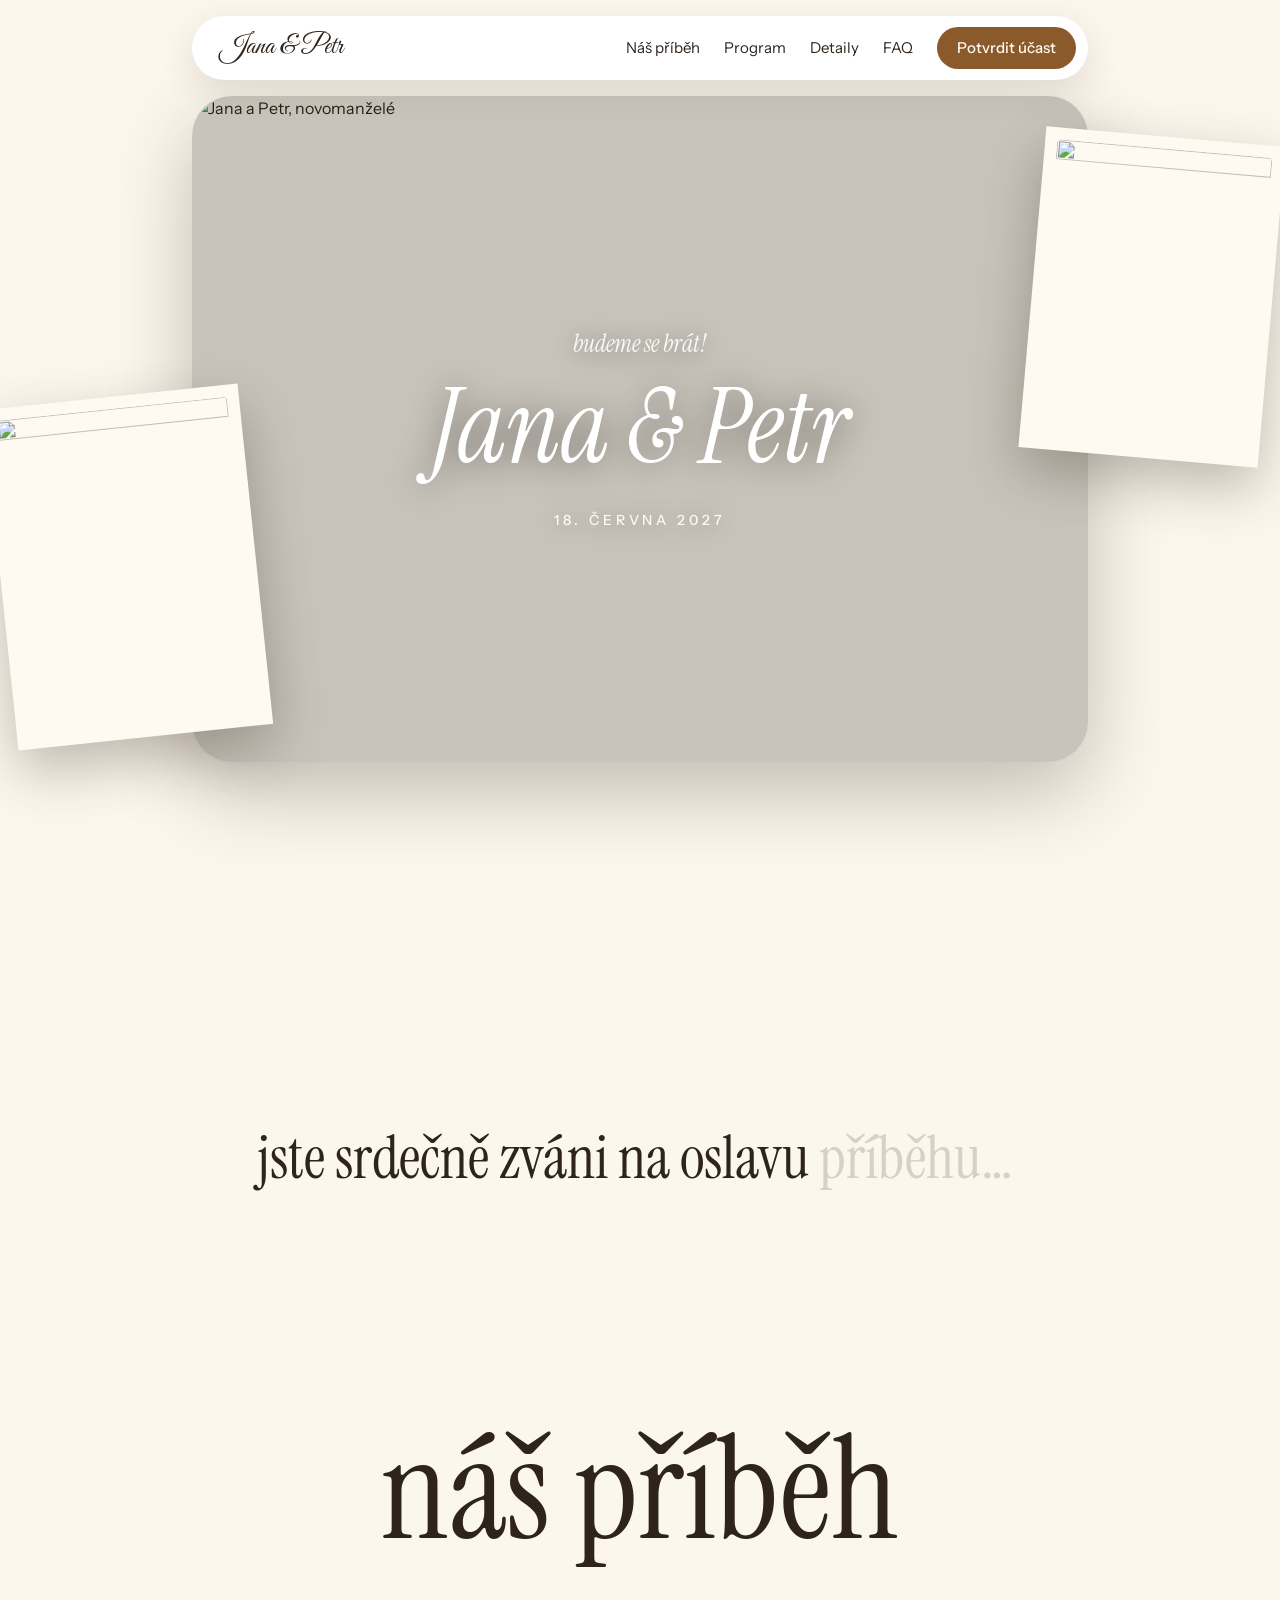
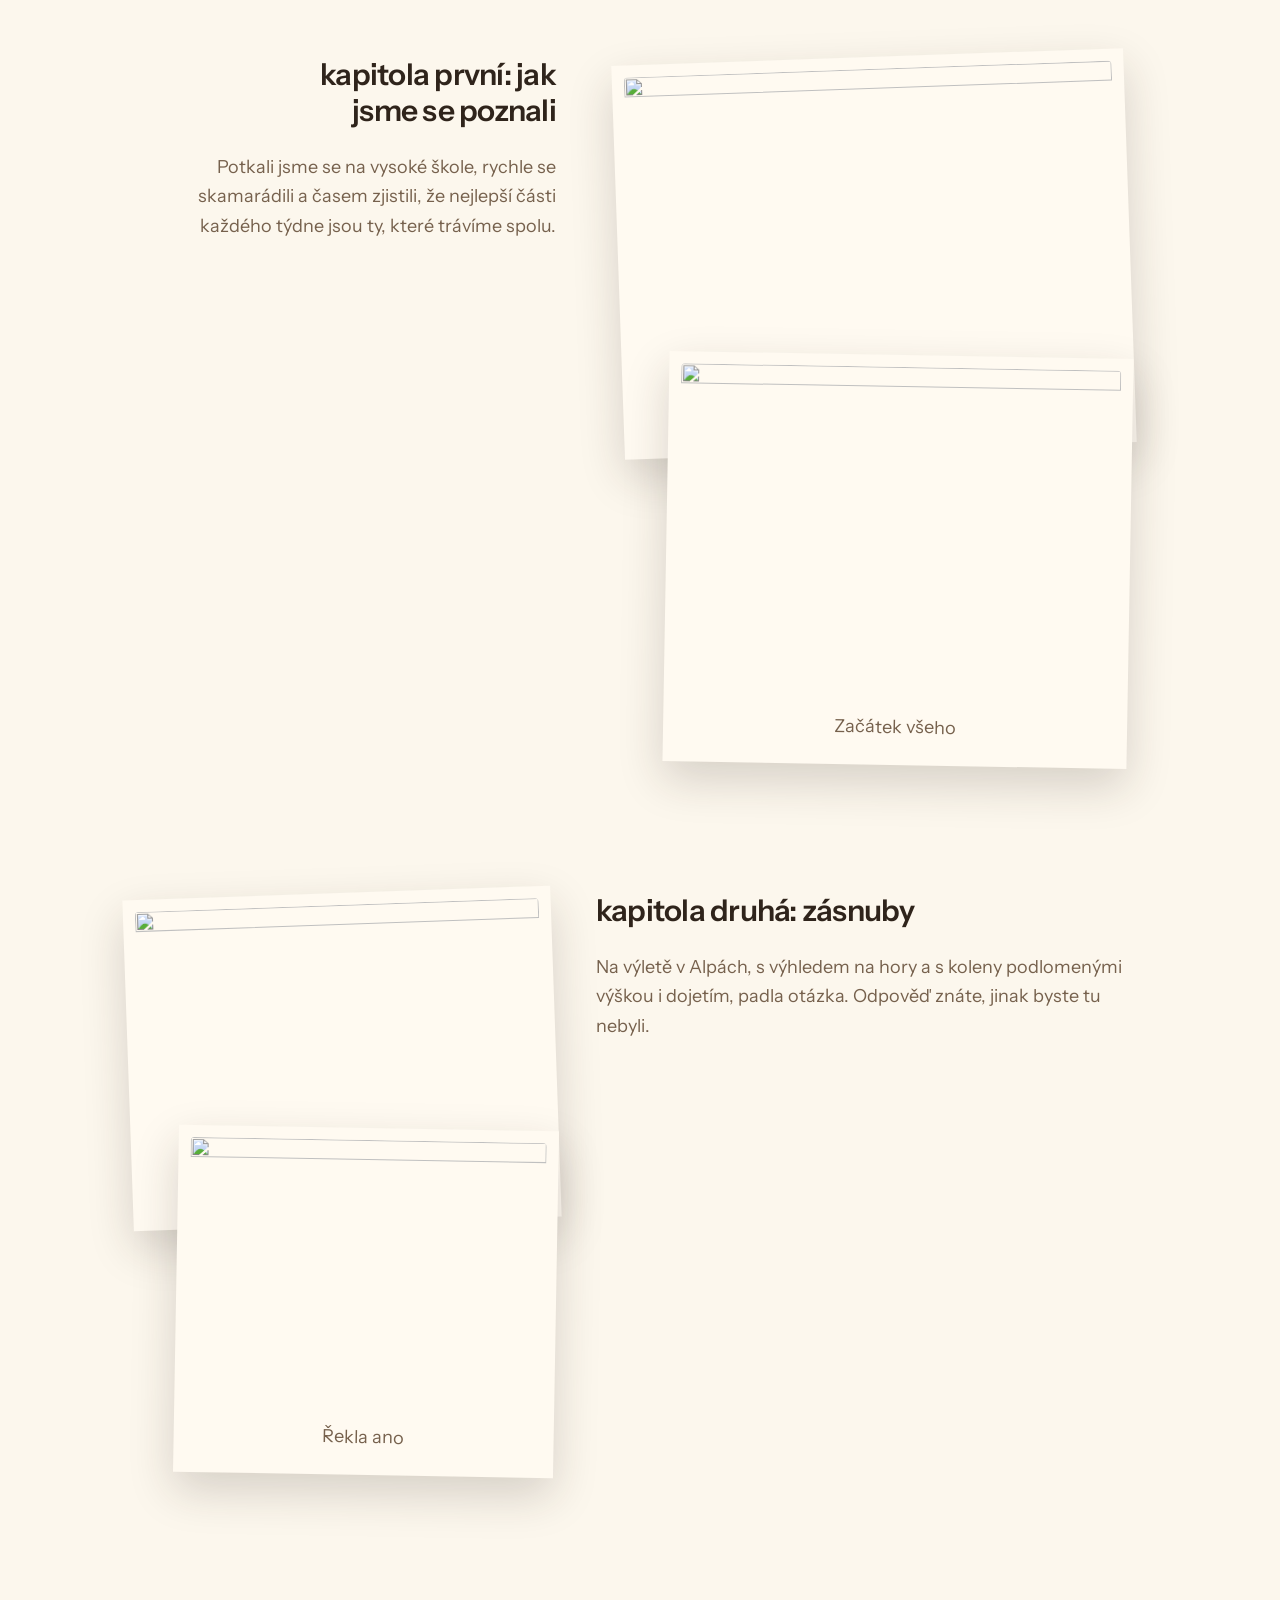
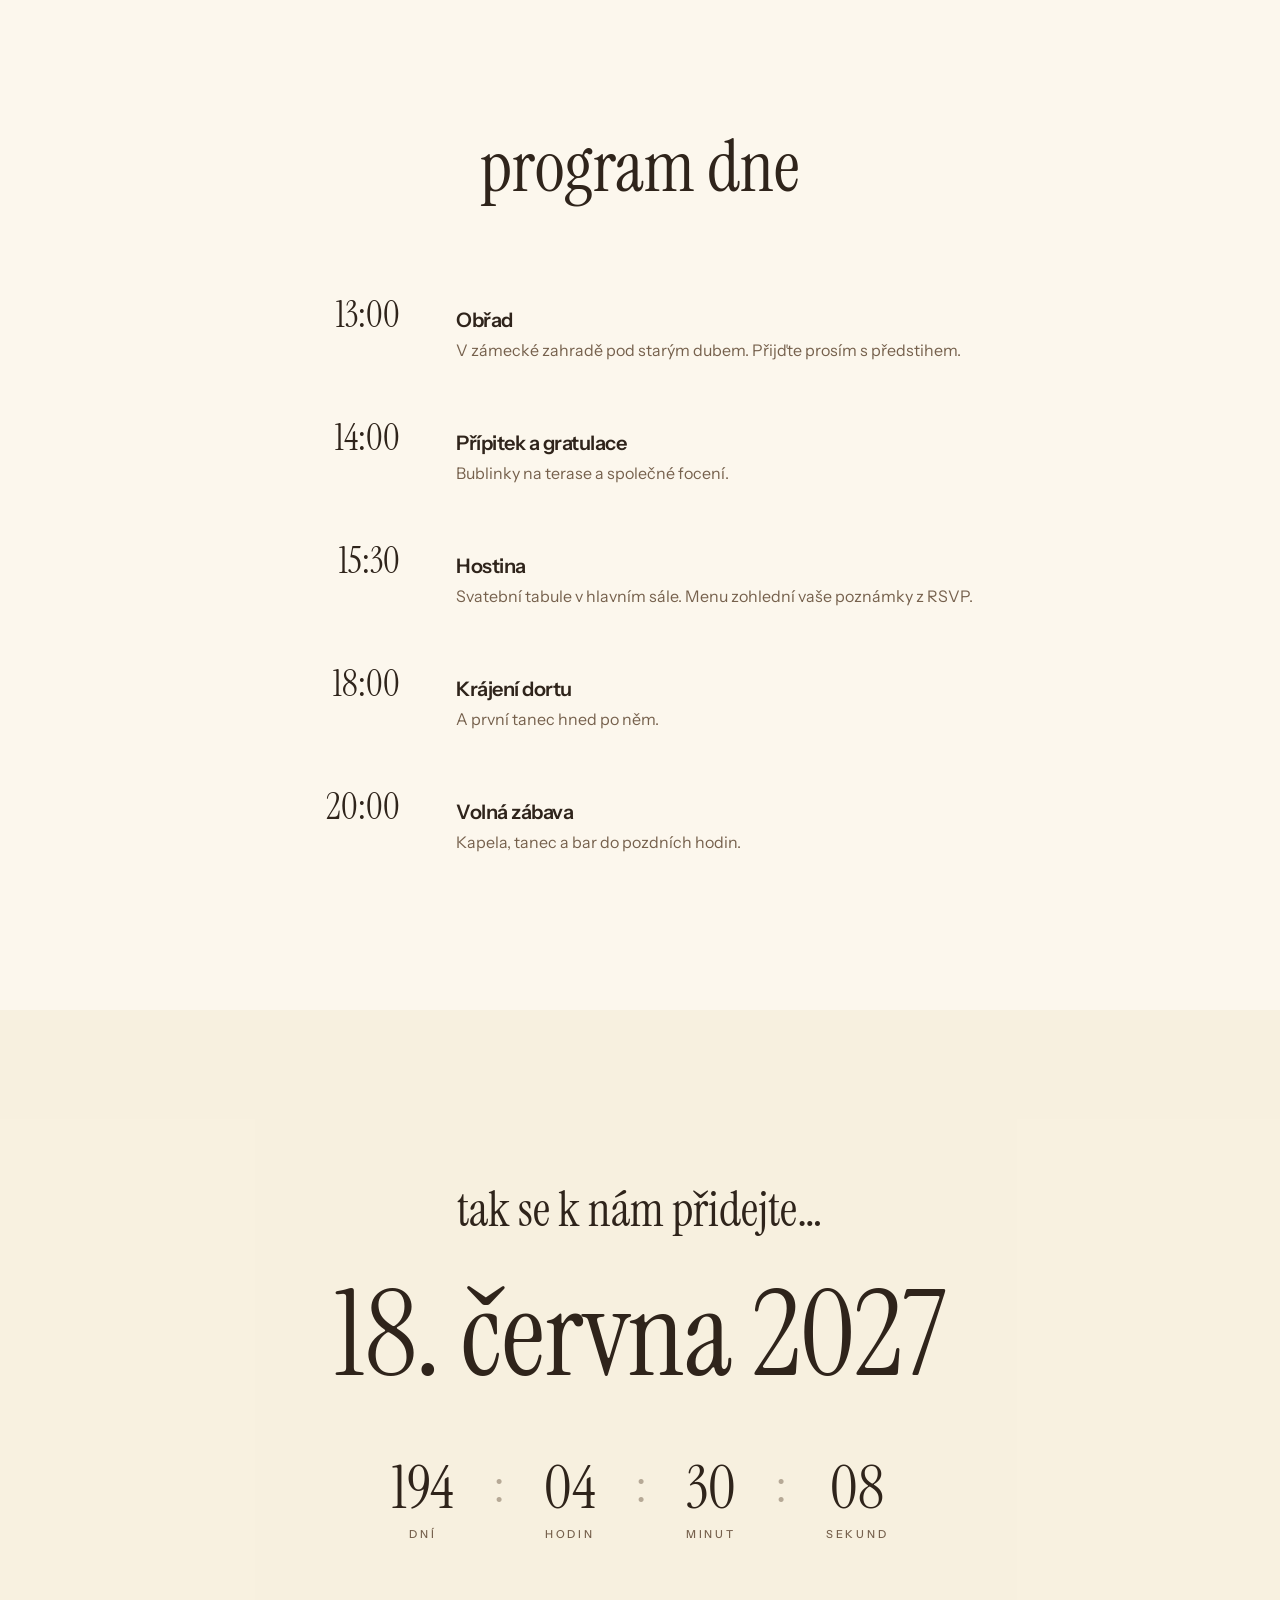
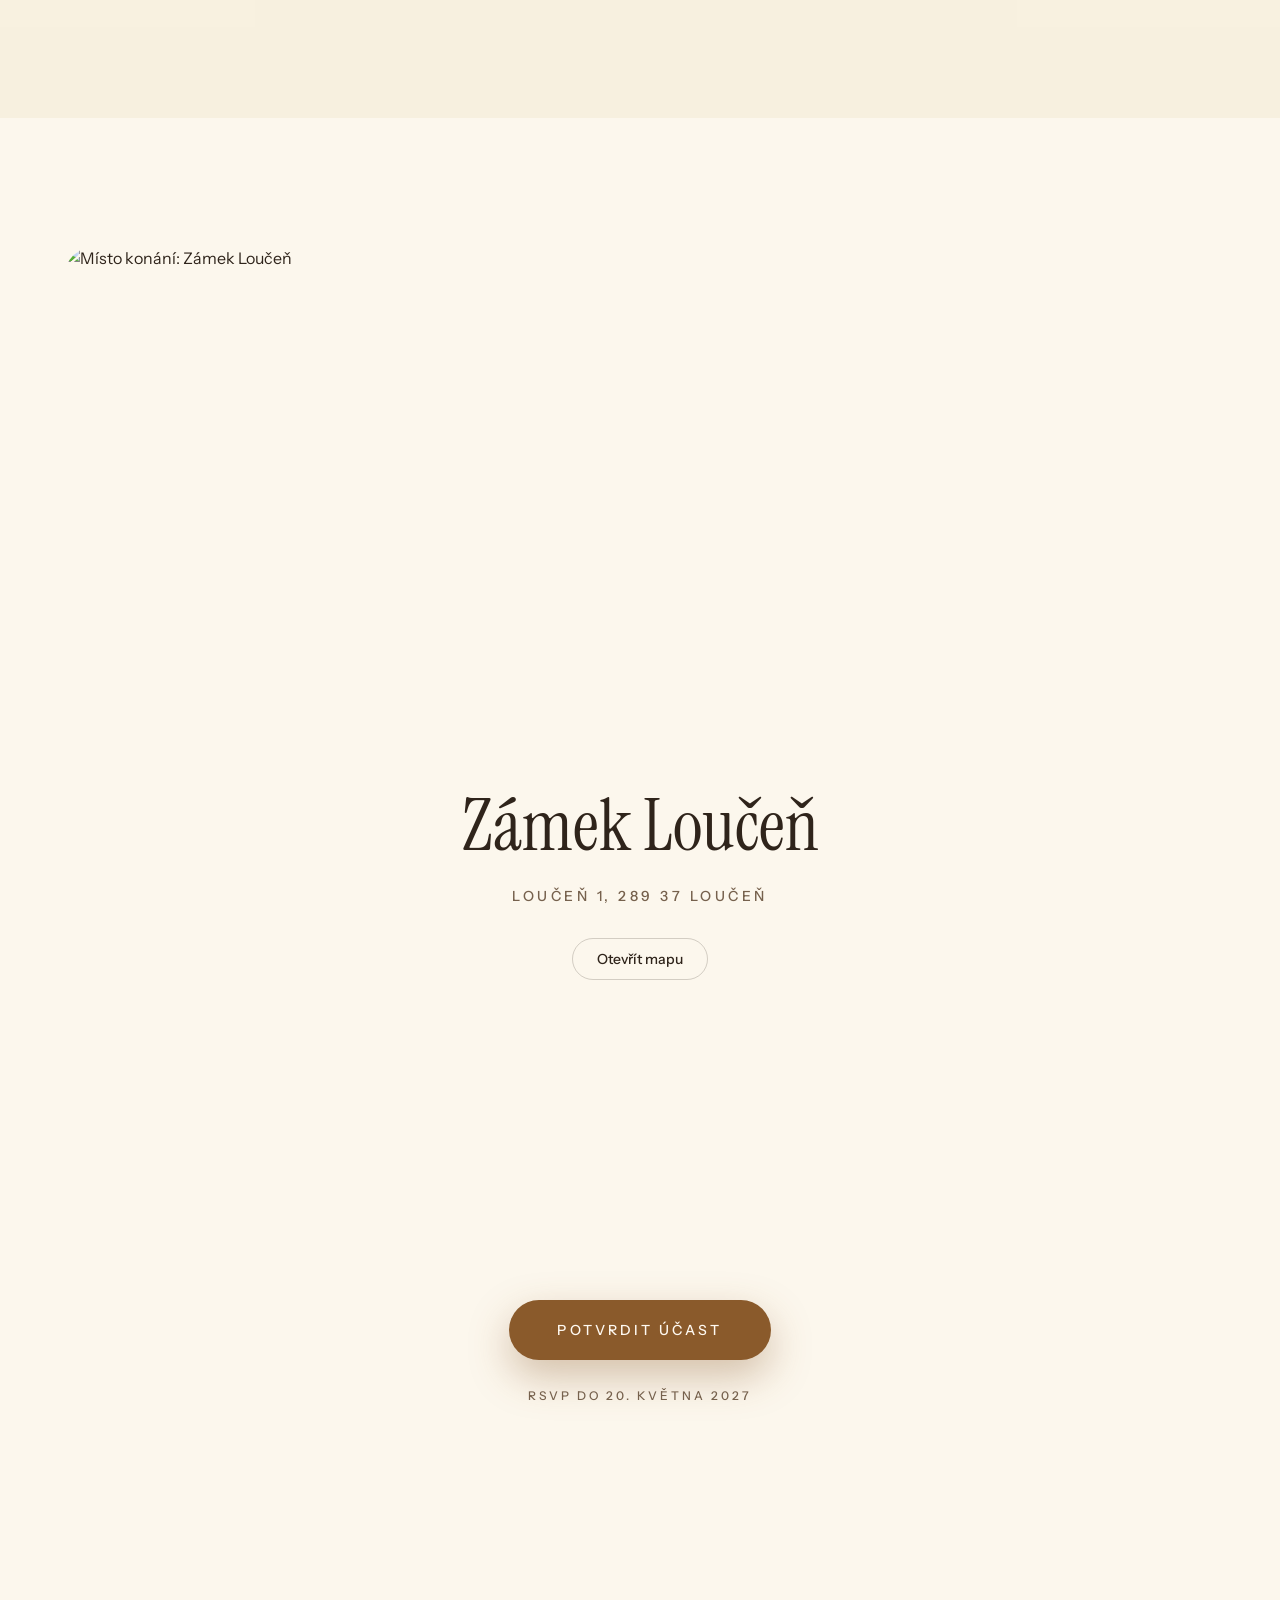
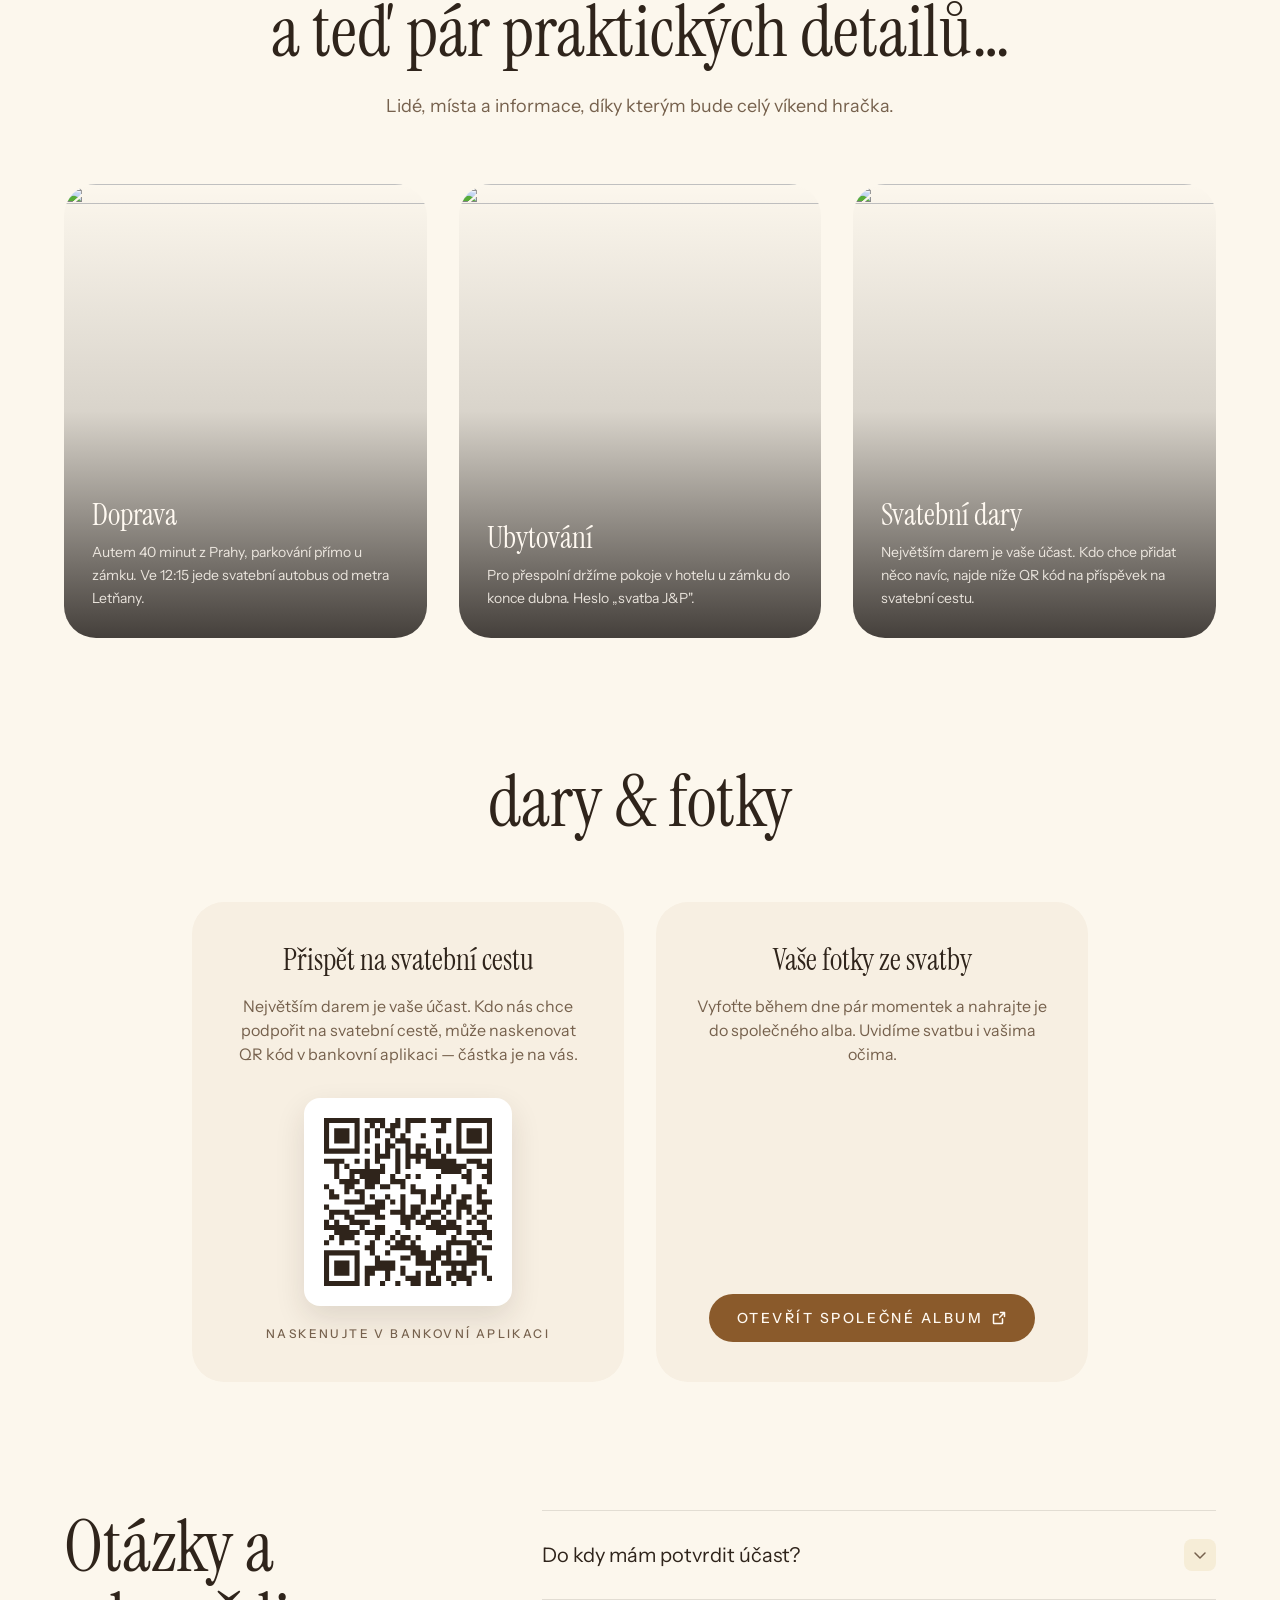
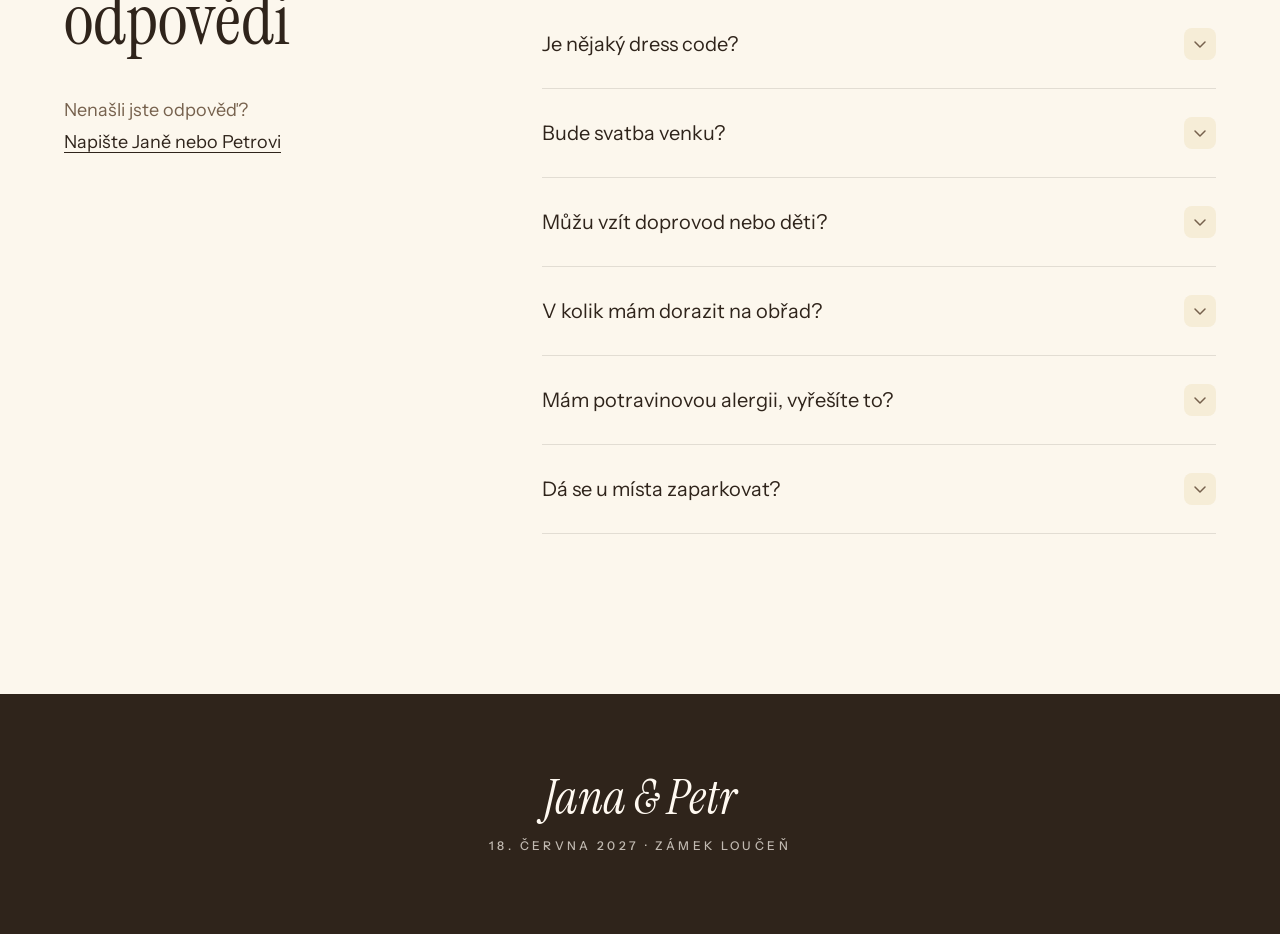
==== index.html @ 5763b011 "deploy: chat portál fix" ====
<!doctype html>
<html lang="cs">
  <head>
    <meta charset="UTF-8" />
    <link rel="icon" href="data:image/svg+xml,<svg xmlns=%22http://www.w3.org/2000/svg%22 viewBox=%220 0 100 100%22><text y=%22.9em%22 font-size=%2290%22>💍</text></svg>" />
    <meta name="viewport" content="width=device-width, initial-scale=1.0" />
    <title>Jana & Petr — 18. června 2027</title>
    <meta name="description" content="Svatební pozvánka Jany a Petra. Přijďte s námi oslavit 18. červen 2027." />
    <meta property="og:type" content="website" />
    <meta property="og:title" content="Jana & Petr se budou brát!" />
    <meta property="og:description" content="18. června 2027 · Zámek Loučeň. Otevřete pozvánku a dejte nám vědět, že dorazíte." />
    <meta property="og:image" content="https://picsum.photos/id/1018/1200/630" />
    <meta name="theme-color" content="#fcf7ed" />
    <script type="module" crossorigin src="./assets/index-B4EI9uJ-.js"></script>
    <link rel="stylesheet" crossorigin href="./assets/index-whD6PKcJ.css">
  </head>
  <body>
    <div id="root"></div>
  </body>
</html>
---- assets/index-whD6PKcJ.css ----
/*! tailwindcss v4.3.2 | MIT License | https://tailwindcss.com */
@layer properties{@supports (((-webkit-hyphens:none)) and (not (margin-trim:inline))) or ((-moz-orient:inline) and (not (color:rgb(from red r g b)))){*,:before,:after,::backdrop{--tw-space-y-reverse:0;--tw-border-style:solid;--tw-gradient-position:initial;--tw-gradient-from:#0000;--tw-gradient-via:#0000;--tw-gradient-to:#0000;--tw-gradient-stops:initial;--tw-gradient-via-stops:initial;--tw-gradient-from-position:0%;--tw-gradient-via-position:50%;--tw-gradient-to-position:100%;--tw-leading:initial;--tw-font-weight:initial;--tw-tracking:initial;--tw-ordinal:initial;--tw-slashed-zero:initial;--tw-numeric-figure:initial;--tw-numeric-spacing:initial;--tw-numeric-fraction:initial;--tw-shadow:0 0 #0000;--tw-shadow-color:initial;--tw-shadow-alpha:100%;--tw-inset-shadow:0 0 #0000;--tw-inset-shadow-color:initial;--tw-inset-shadow-alpha:100%;--tw-ring-color:initial;--tw-ring-shadow:0 0 #0000;--tw-inset-ring-color:initial;--tw-inset-ring-shadow:0 0 #0000;--tw-ring-inset:initial;--tw-ring-offset-width:0px;--tw-ring-offset-color:#fff;--tw-ring-offset-shadow:0 0 #0000;--tw-blur:initial;--tw-brightness:initial;--tw-contrast:initial;--tw-grayscale:initial;--tw-hue-rotate:initial;--tw-invert:initial;--tw-opacity:initial;--tw-saturate:initial;--tw-sepia:initial;--tw-drop-shadow:initial;--tw-drop-shadow-color:initial;--tw-drop-shadow-alpha:100%;--tw-drop-shadow-size:initial;--tw-duration:initial;--tw-scale-x:1;--tw-scale-y:1;--tw-scale-z:1}}}@layer theme{:root,:host{--font-sans:"Instrument Sans", system-ui, sans-serif;--font-mono:ui-monospace, SFMono-Regular, Menlo, Monaco, Consolas, "Liberation Mono", "Courier New", monospace;--color-emerald-300:oklch(84.5% .143 164.978);--color-white:#fff;--spacing:.25rem;--container-md:28rem;--container-lg:32rem;--container-xl:36rem;--container-2xl:42rem;--container-4xl:56rem;--container-5xl:64rem;--container-6xl:72rem;--text-xs:.75rem;--text-xs--line-height:calc(1 / .75);--text-sm:.875rem;--text-sm--line-height:calc(1.25 / .875);--text-base:1rem;--text-base--line-height:calc(1.5 / 1);--text-lg:1.125rem;--text-lg--line-height:calc(1.75 / 1.125);--text-xl:1.25rem;--text-xl--line-height:calc(1.75 / 1.25);--text-2xl:1.5rem;--text-2xl--line-height:calc(2 / 1.5);--text-3xl:1.875rem;--text-3xl--line-height:calc(2.25 / 1.875);--text-4xl:2.25rem;--text-4xl--line-height:calc(2.5 / 2.25);--text-5xl:3rem;--text-5xl--line-height:1;--text-6xl:3.75rem;--text-6xl--line-height:1;--text-7xl:4.5rem;--text-7xl--line-height:1;--font-weight-normal:400;--font-weight-medium:500;--font-weight-semibold:600;--tracking-tight:-.025em;--leading-tight:1.25;--leading-snug:1.375;--leading-relaxed:1.625;--radius-sm:.25rem;--radius-md:.375rem;--radius-lg:.5rem;--radius-xl:.75rem;--radius-2xl:1rem;--radius-3xl:1.5rem;--default-transition-duration:.15s;--default-transition-timing-function:cubic-bezier(.4, 0, .2, 1);--default-font-family:var(--font-sans);--default-mono-font-family:var(--font-mono);--color-cream:#fcf7ed;--color-surface:#fffaf1;--color-sand:#f6edd7;--color-card-muted:#f7efe2;--color-ink:#2f241b;--color-ink-muted:#76614d;--color-bronze:#8a5a2b;--color-button-text:#fff9f1;--font-display:"Instrument Serif", Georgia, serif;--font-script:"Great Vibes", cursive}}@layer base{*,:after,:before,::backdrop{box-sizing:border-box;border:0 solid;margin:0;padding:0}::file-selector-button{box-sizing:border-box;border:0 solid;margin:0;padding:0}html,:host{-webkit-text-size-adjust:100%;tab-size:4;line-height:1.5;font-family:var(--default-font-family,ui-sans-serif, system-ui, sans-serif, "Apple Color Emoji", "Segoe UI Emoji", "Segoe UI Symbol", "Noto Color Emoji");font-feature-settings:var(--default-font-feature-settings,normal);font-variation-settings:var(--default-font-variation-settings,normal);-webkit-tap-highlight-color:transparent}hr{height:0;color:inherit;border-top-width:1px}abbr:where([title]){-webkit-text-decoration:underline dotted;text-decoration:underline dotted}h1,h2,h3,h4,h5,h6{font-size:inherit;font-weight:inherit}a{color:inherit;-webkit-text-decoration:inherit;-webkit-text-decoration:inherit;-webkit-text-decoration:inherit;-webkit-text-decoration:inherit;text-decoration:inherit}b,strong{font-weight:bolder}code,kbd,samp,pre{font-family:var(--default-mono-font-family,ui-monospace, SFMono-Regular, Menlo, Monaco, Consolas, "Liberation Mono", "Courier New", monospace);font-feature-settings:var(--default-mono-font-feature-settings,normal);font-variation-settings:var(--default-mono-font-variation-settings,normal);font-size:1em}small{font-size:80%}sub,sup{vertical-align:baseline;font-size:75%;line-height:0;position:relative}sub{bottom:-.25em}sup{top:-.5em}table{text-indent:0;border-color:inherit;border-collapse:collapse}:-moz-focusring{outline:auto}progress{vertical-align:baseline}summary{display:list-item}ol,ul,menu{list-style:none}img,svg,video,canvas,audio,iframe,embed,object{vertical-align:middle;display:block}img,video{max-width:100%;height:auto}button,input,select,optgroup,textarea{font:inherit;font-feature-settings:inherit;font-variation-settings:inherit;letter-spacing:inherit;color:inherit;opacity:1;background-color:#0000;border-radius:0}::file-selector-button{font:inherit;font-feature-settings:inherit;font-variation-settings:inherit;letter-spacing:inherit;color:inherit;opacity:1;background-color:#0000;border-radius:0}:where(select:is([multiple],[size])) optgroup{font-weight:bolder}:where(select:is([multiple],[size])) optgroup option{padding-inline-start:20px}::file-selector-button{margin-inline-end:4px}::placeholder{opacity:1}@supports (not ((-webkit-appearance:-apple-pay-button))) or (contain-intrinsic-size:1px){::placeholder{color:currentColor}@supports (color:color-mix(in lab, red, red)){::placeholder{color:color-mix(in oklab, currentcolor 50%, transparent)}}}textarea{resize:vertical}::-webkit-search-decoration{-webkit-appearance:none}::-webkit-date-and-time-value{min-height:1lh;text-align:inherit}::-webkit-datetime-edit{display:inline-flex}::-webkit-datetime-edit-fields-wrapper{padding:0}::-webkit-datetime-edit{padding-block:0}::-webkit-datetime-edit-year-field{padding-block:0}::-webkit-datetime-edit-month-field{padding-block:0}::-webkit-datetime-edit-day-field{padding-block:0}::-webkit-datetime-edit-hour-field{padding-block:0}::-webkit-datetime-edit-minute-field{padding-block:0}::-webkit-datetime-edit-second-field{padding-block:0}::-webkit-datetime-edit-millisecond-field{padding-block:0}::-webkit-datetime-edit-meridiem-field{padding-block:0}::-webkit-calendar-picker-indicator{line-height:1}:-moz-ui-invalid{box-shadow:none}button,input:where([type=button],[type=reset],[type=submit]){appearance:button}::file-selector-button{appearance:button}::-webkit-inner-spin-button{height:auto}::-webkit-outer-spin-button{height:auto}[hidden]:where(:not([hidden=until-found])){display:none!important}}@layer components;@layer utilities{.absolute{position:absolute}.fixed{position:fixed}.relative{position:relative}.inset-0{inset:0}.inset-x-0{inset-inline:0}.top-4{top:calc(var(--spacing) * 4)}.top-10{top:calc(var(--spacing) * 10)}.-right-6{right:calc(var(--spacing) * -6)}.right-6{right:calc(var(--spacing) * 6)}.bottom-0{bottom:0}.bottom-6{bottom:calc(var(--spacing) * 6)}.-left-6{left:calc(var(--spacing) * -6)}.z-50{z-index:50}.z-\[60\]{z-index:60}.mx-auto{margin-inline:auto}.-mt-24{margin-top:calc(var(--spacing) * -24)}.mt-1{margin-top:var(--spacing)}.mt-2{margin-top:calc(var(--spacing) * 2)}.mt-3{margin-top:calc(var(--spacing) * 3)}.mt-4{margin-top:calc(var(--spacing) * 4)}.mt-5{margin-top:calc(var(--spacing) * 5)}.mt-6{margin-top:calc(var(--spacing) * 6)}.mt-7{margin-top:calc(var(--spacing) * 7)}.mt-8{margin-top:calc(var(--spacing) * 8)}.mt-10{margin-top:calc(var(--spacing) * 10)}.mt-16{margin-top:calc(var(--spacing) * 16)}.mb-2{margin-bottom:calc(var(--spacing) * 2)}.ml-6{margin-left:calc(var(--spacing) * 6)}.flex{display:flex}.grid{display:grid}.hidden{display:none}.inline-block{display:inline-block}.inline-flex{display:inline-flex}.aspect-\[2\.4\/1\]{aspect-ratio:2.4}.aspect-\[4\/3\]{aspect-ratio:4/3}.aspect-\[4\/5\]{aspect-ratio:4/5}.h-1\.5{height:calc(var(--spacing) * 1.5)}.h-2{height:calc(var(--spacing) * 2)}.h-10{height:calc(var(--spacing) * 10)}.h-16{height:calc(var(--spacing) * 16)}.h-\[74dvh\]{height:74dvh}.h-full{height:100%}.max-h-\[90dvh\]{max-height:90dvh}.max-h-\[min\(32rem\,calc\(100dvh-3rem\)\)\]{max-height:min(32rem,100dvh - 3rem)}.min-h-\[100dvh\]{min-height:100dvh}.w-1\.5{width:calc(var(--spacing) * 1.5)}.w-2{width:calc(var(--spacing) * 2)}.w-10{width:calc(var(--spacing) * 10)}.w-20{width:calc(var(--spacing) * 20)}.w-52{width:calc(var(--spacing) * 52)}.w-56{width:calc(var(--spacing) * 56)}.w-\[22rem\]{width:22rem}.w-full{width:100%}.max-w-2xl{max-width:var(--container-2xl)}.max-w-4xl{max-width:var(--container-4xl)}.max-w-5xl{max-width:var(--container-5xl)}.max-w-6xl{max-width:var(--container-6xl)}.max-w-\[80\%\]{max-width:80%}.max-w-\[calc\(100vw-2rem\)\]{max-width:calc(100vw - 2rem)}.max-w-lg{max-width:var(--container-lg)}.max-w-md{max-width:var(--container-md)}.max-w-xl{max-width:var(--container-xl)}.min-w-0{min-width:0}.flex-1{flex:1}.shrink-0{flex-shrink:0}.-rotate-2{rotate:-2deg}.rotate-1{rotate:1deg}.rotate-180{rotate:180deg}.cursor-pointer{cursor:pointer}.resize-none{resize:none}.scroll-mt-20{scroll-margin-top:calc(var(--spacing) * 20)}.scroll-mt-28{scroll-margin-top:calc(var(--spacing) * 28)}.appearance-none{appearance:none}.flex-col{flex-direction:column}.place-items-center{place-items:center}.items-baseline{align-items:baseline}.items-center{align-items:center}.items-start{align-items:flex-start}.justify-between{justify-content:space-between}.justify-center{justify-content:center}.justify-end{justify-content:flex-end}.justify-start{justify-content:flex-start}.gap-1{gap:var(--spacing)}.gap-1\.5{gap:calc(var(--spacing) * 1.5)}.gap-2{gap:calc(var(--spacing) * 2)}.gap-3{gap:calc(var(--spacing) * 3)}.gap-5{gap:calc(var(--spacing) * 5)}.gap-6{gap:calc(var(--spacing) * 6)}.gap-8{gap:calc(var(--spacing) * 8)}.gap-10{gap:calc(var(--spacing) * 10)}.gap-14{gap:calc(var(--spacing) * 14)}.gap-32{gap:calc(var(--spacing) * 32)}:where(.space-y-2\.5>:not(:last-child)){--tw-space-y-reverse:0;margin-block-start:calc(calc(var(--spacing) * 2.5) * var(--tw-space-y-reverse));margin-block-end:calc(calc(var(--spacing) * 2.5) * calc(1 - var(--tw-space-y-reverse)))}.overflow-hidden{overflow:hidden}.overflow-y-auto{overflow-y:auto}.rounded-2xl{border-radius:var(--radius-2xl)}.rounded-3xl{border-radius:var(--radius-3xl)}.rounded-\[2\.5rem\]{border-radius:2.5rem}.rounded-\[2rem\]{border-radius:2rem}.rounded-full{border-radius:3.40282e38px}.rounded-lg{border-radius:var(--radius-lg)}.rounded-sm{border-radius:var(--radius-sm)}.rounded-xl{border-radius:var(--radius-xl)}.rounded-tl-md{border-top-left-radius:var(--radius-md)}.rounded-br-md{border-bottom-right-radius:var(--radius-md)}.border{border-style:var(--tw-border-style);border-width:1px}.border-t{border-top-style:var(--tw-border-style);border-top-width:1px}.border-b{border-bottom-style:var(--tw-border-style);border-bottom-width:1px}.border-ink\/10{border-color:#2f241b1a}@supports (color:color-mix(in lab, red, red)){.border-ink\/10{border-color:color-mix(in oklab, var(--color-ink) 10%, transparent)}}.border-ink\/12{border-color:#2f241b1f}@supports (color:color-mix(in lab, red, red)){.border-ink\/12{border-color:color-mix(in oklab, var(--color-ink) 12%, transparent)}}.border-ink\/15{border-color:#2f241b26}@supports (color:color-mix(in lab, red, red)){.border-ink\/15{border-color:color-mix(in oklab, var(--color-ink) 15%, transparent)}}.border-ink\/20{border-color:#2f241b33}@supports (color:color-mix(in lab, red, red)){.border-ink\/20{border-color:color-mix(in oklab, var(--color-ink) 20%, transparent)}}.bg-\[rgba\(21\,16\,11\,0\.22\)\]{background-color:#15100b38}.bg-bronze{background-color:var(--color-bronze)}.bg-card-muted{background-color:var(--color-card-muted)}.bg-cream{background-color:var(--color-cream)}.bg-emerald-300{background-color:var(--color-emerald-300)}.bg-ink{background-color:var(--color-ink)}.bg-ink-muted{background-color:var(--color-ink-muted)}.bg-ink\/40{background-color:#2f241b66}@supports (color:color-mix(in lab, red, red)){.bg-ink\/40{background-color:color-mix(in oklab, var(--color-ink) 40%, transparent)}}.bg-sand{background-color:var(--color-sand)}.bg-sand\/60{background-color:#f6edd799}@supports (color:color-mix(in lab, red, red)){.bg-sand\/60{background-color:color-mix(in oklab, var(--color-sand) 60%, transparent)}}.bg-surface{background-color:var(--color-surface)}.bg-white{background-color:var(--color-white)}.bg-gradient-to-t{--tw-gradient-position:to top in oklab;background-image:linear-gradient(var(--tw-gradient-stops))}.from-\[rgba\(17\,12\,9\,0\.78\)\]{--tw-gradient-from:#110c09c7;--tw-gradient-stops:var(--tw-gradient-via-stops,var(--tw-gradient-position), var(--tw-gradient-from) var(--tw-gradient-from-position), var(--tw-gradient-to) var(--tw-gradient-to-position))}.via-\[rgba\(17\,12\,9\,0\.15\)\]{--tw-gradient-via:#110c0926;--tw-gradient-via-stops:var(--tw-gradient-position), var(--tw-gradient-from) var(--tw-gradient-from-position), var(--tw-gradient-via) var(--tw-gradient-via-position), var(--tw-gradient-to) var(--tw-gradient-to-position);--tw-gradient-stops:var(--tw-gradient-via-stops)}.to-transparent{--tw-gradient-to:transparent;--tw-gradient-stops:var(--tw-gradient-via-stops,var(--tw-gradient-position), var(--tw-gradient-from) var(--tw-gradient-from-position), var(--tw-gradient-to) var(--tw-gradient-to-position))}.object-cover{object-fit:cover}.p-1\.5{padding:calc(var(--spacing) * 1.5)}.p-2{padding:calc(var(--spacing) * 2)}.p-3{padding:calc(var(--spacing) * 3)}.p-5{padding:calc(var(--spacing) * 5)}.p-7{padding:calc(var(--spacing) * 7)}.p-8{padding:calc(var(--spacing) * 8)}.p-10{padding:calc(var(--spacing) * 10)}.px-3{padding-inline:calc(var(--spacing) * 3)}.px-4{padding-inline:calc(var(--spacing) * 4)}.px-5{padding-inline:calc(var(--spacing) * 5)}.px-6{padding-inline:calc(var(--spacing) * 6)}.px-7{padding-inline:calc(var(--spacing) * 7)}.px-12{padding-inline:calc(var(--spacing) * 12)}.py-2\.5{padding-block:calc(var(--spacing) * 2.5)}.py-3{padding-block:calc(var(--spacing) * 3)}.py-3\.5{padding-block:calc(var(--spacing) * 3.5)}.py-4{padding-block:calc(var(--spacing) * 4)}.py-5{padding-block:calc(var(--spacing) * 5)}.py-7{padding-block:calc(var(--spacing) * 7)}.py-20{padding-block:calc(var(--spacing) * 20)}.py-32{padding-block:calc(var(--spacing) * 32)}.py-36{padding-block:calc(var(--spacing) * 36)}.py-40{padding-block:calc(var(--spacing) * 40)}.pt-1{padding-top:var(--spacing)}.pt-4{padding-top:calc(var(--spacing) * 4)}.pt-24{padding-top:calc(var(--spacing) * 24)}.pr-3{padding-right:calc(var(--spacing) * 3)}.pr-14{padding-right:calc(var(--spacing) * 14)}.pb-2{padding-bottom:calc(var(--spacing) * 2)}.pb-4{padding-bottom:calc(var(--spacing) * 4)}.pb-7{padding-bottom:calc(var(--spacing) * 7)}.pb-10{padding-bottom:calc(var(--spacing) * 10)}.pb-16{padding-bottom:calc(var(--spacing) * 16)}.pb-32{padding-bottom:calc(var(--spacing) * 32)}.pb-40{padding-bottom:calc(var(--spacing) * 40)}.pl-7{padding-left:calc(var(--spacing) * 7)}.text-center{text-align:center}.text-left{text-align:left}.text-right{text-align:right}.font-display{font-family:var(--font-display)}.font-script{font-family:var(--font-script)}.text-3xl{font-size:var(--text-3xl);line-height:var(--tw-leading,var(--text-3xl--line-height))}.text-4xl{font-size:var(--text-4xl);line-height:var(--tw-leading,var(--text-4xl--line-height))}.text-5xl{font-size:var(--text-5xl);line-height:var(--tw-leading,var(--text-5xl--line-height))}.text-6xl{font-size:var(--text-6xl);line-height:var(--tw-leading,var(--text-6xl--line-height))}.text-base{font-size:var(--text-base);line-height:var(--tw-leading,var(--text-base--line-height))}.text-lg{font-size:var(--text-lg);line-height:var(--tw-leading,var(--text-lg--line-height))}.text-sm{font-size:var(--text-sm);line-height:var(--tw-leading,var(--text-sm--line-height))}.text-xl{font-size:var(--text-xl);line-height:var(--tw-leading,var(--text-xl--line-height))}.text-xs{font-size:var(--text-xs);line-height:var(--tw-leading,var(--text-xs--line-height))}.text-\[0\.95rem\]{font-size:.95rem}.text-\[1\.7rem\]{font-size:1.7rem}.text-\[3\.2rem\]{font-size:3.2rem}.text-\[3\.4rem\]{font-size:3.4rem}.text-\[4\.5rem\]{font-size:4.5rem}.text-\[11px\]{font-size:11px}.text-\[15px\]{font-size:15px}.leading-\[1\.02\]{--tw-leading:1.02;line-height:1.02}.leading-\[1\.05\]{--tw-leading:1.05;line-height:1.05}.leading-\[1\.15\]{--tw-leading:1.15;line-height:1.15}.leading-none{--tw-leading:1;line-height:1}.leading-relaxed{--tw-leading:var(--leading-relaxed);line-height:var(--leading-relaxed)}.leading-snug{--tw-leading:var(--leading-snug);line-height:var(--leading-snug)}.leading-tight{--tw-leading:var(--leading-tight);line-height:var(--leading-tight)}.font-medium{--tw-font-weight:var(--font-weight-medium);font-weight:var(--font-weight-medium)}.font-normal{--tw-font-weight:var(--font-weight-normal);font-weight:var(--font-weight-normal)}.font-semibold{--tw-font-weight:var(--font-weight-semibold);font-weight:var(--font-weight-semibold)}.tracking-\[0\.2em\]{--tw-tracking:.2em;letter-spacing:.2em}.tracking-\[0\.18em\]{--tw-tracking:.18em;letter-spacing:.18em}.tracking-\[0\.22em\]{--tw-tracking:.22em;letter-spacing:.22em}.tracking-\[0\.25em\]{--tw-tracking:.25em;letter-spacing:.25em}.tracking-\[0\.28em\]{--tw-tracking:.28em;letter-spacing:.28em}.tracking-tight{--tw-tracking:var(--tracking-tight);letter-spacing:var(--tracking-tight)}.text-balance{text-wrap:balance}.text-button-text{color:var(--color-button-text)}.text-button-text\/70{color:#fff9f1b3}@supports (color:color-mix(in lab, red, red)){.text-button-text\/70{color:color-mix(in oklab, var(--color-button-text) 70%, transparent)}}.text-button-text\/85{color:#fff9f1d9}@supports (color:color-mix(in lab, red, red)){.text-button-text\/85{color:color-mix(in oklab, var(--color-button-text) 85%, transparent)}}.text-ink{color:var(--color-ink)}.text-ink-muted{color:var(--color-ink-muted)}.text-ink-muted\/50{color:#76614d80}@supports (color:color-mix(in lab, red, red)){.text-ink-muted\/50{color:color-mix(in oklab, var(--color-ink-muted) 50%, transparent)}}.text-white{color:var(--color-white)}.text-white\/80{color:#fffc}@supports (color:color-mix(in lab, red, red)){.text-white\/80{color:color-mix(in oklab, var(--color-white) 80%, transparent)}}.text-white\/90{color:#ffffffe6}@supports (color:color-mix(in lab, red, red)){.text-white\/90{color:color-mix(in oklab, var(--color-white) 90%, transparent)}}.uppercase{text-transform:uppercase}.italic{font-style:italic}.tabular-nums{--tw-numeric-spacing:tabular-nums;font-variant-numeric:var(--tw-ordinal,) var(--tw-slashed-zero,) var(--tw-numeric-figure,) var(--tw-numeric-spacing,) var(--tw-numeric-fraction,)}.underline{text-decoration-line:underline}.underline-offset-4{text-underline-offset:4px}.accent-bronze{accent-color:var(--color-bronze)}.shadow-2xl{--tw-shadow:0 25px 50px -12px var(--tw-shadow-color,#00000040);box-shadow:var(--tw-inset-shadow), var(--tw-inset-ring-shadow), var(--tw-ring-offset-shadow), var(--tw-ring-shadow), var(--tw-shadow)}.shadow-\[0_10px_35px_rgba\(47\,36\,27\,0\.12\)\]{--tw-shadow:0 10px 35px var(--tw-shadow-color,#2f241b1f);box-shadow:var(--tw-inset-shadow), var(--tw-inset-ring-shadow), var(--tw-ring-offset-shadow), var(--tw-ring-shadow), var(--tw-shadow)}.shadow-\[0_12px_30px_rgba\(47\,36\,27\,0\.12\)\]{--tw-shadow:0 12px 30px var(--tw-shadow-color,#2f241b1f);box-shadow:var(--tw-inset-shadow), var(--tw-inset-ring-shadow), var(--tw-ring-offset-shadow), var(--tw-ring-shadow), var(--tw-shadow)}.shadow-\[0_16px_40px_rgba\(138\,90\,43\,0\.35\)\]{--tw-shadow:0 16px 40px var(--tw-shadow-color,#8a5a2b59);box-shadow:var(--tw-inset-shadow), var(--tw-inset-ring-shadow), var(--tw-ring-offset-shadow), var(--tw-ring-shadow), var(--tw-shadow)}.shadow-\[0_18px_45px_rgba\(47\,36\,27\,0\.18\)\]{--tw-shadow:0 18px 45px var(--tw-shadow-color,#2f241b2e);box-shadow:var(--tw-inset-shadow), var(--tw-inset-ring-shadow), var(--tw-ring-offset-shadow), var(--tw-ring-shadow), var(--tw-shadow)}.shadow-\[0_22px_55px_rgba\(47\,36\,27\,0\.3\)\]{--tw-shadow:0 22px 55px var(--tw-shadow-color,#2f241b4d);box-shadow:var(--tw-inset-shadow), var(--tw-inset-ring-shadow), var(--tw-ring-offset-shadow), var(--tw-ring-shadow), var(--tw-shadow)}.shadow-\[0_30px_80px_rgba\(47\,36\,27\,0\.28\)\]{--tw-shadow:0 30px 80px var(--tw-shadow-color,#2f241b47);box-shadow:var(--tw-inset-shadow), var(--tw-inset-ring-shadow), var(--tw-ring-offset-shadow), var(--tw-ring-shadow), var(--tw-shadow)}.shadow-\[0_30px_80px_rgba\(47\,36\,27\,0\.35\)\]{--tw-shadow:0 30px 80px var(--tw-shadow-color,#2f241b59);box-shadow:var(--tw-inset-shadow), var(--tw-inset-ring-shadow), var(--tw-ring-offset-shadow), var(--tw-ring-shadow), var(--tw-shadow)}.ring-1{--tw-ring-shadow:var(--tw-ring-inset,) 0 0 0 calc(1px + var(--tw-ring-offset-width)) var(--tw-ring-color,currentcolor);box-shadow:var(--tw-inset-shadow), var(--tw-inset-ring-shadow), var(--tw-ring-offset-shadow), var(--tw-ring-shadow), var(--tw-shadow)}.ring-2{--tw-ring-shadow:var(--tw-ring-inset,) 0 0 0 calc(2px + var(--tw-ring-offset-width)) var(--tw-ring-color,currentcolor);box-shadow:var(--tw-inset-shadow), var(--tw-inset-ring-shadow), var(--tw-ring-offset-shadow), var(--tw-ring-shadow), var(--tw-shadow)}.ring-ink\/10{--tw-ring-color:#2f241b1a}@supports (color:color-mix(in lab, red, red)){.ring-ink\/10{--tw-ring-color:color-mix(in oklab, var(--color-ink) 10%, transparent)}}.ring-white\/40{--tw-ring-color:#fff6}@supports (color:color-mix(in lab, red, red)){.ring-white\/40{--tw-ring-color:color-mix(in oklab, var(--color-white) 40%, transparent)}}.drop-shadow-\[0_2px_12px_rgba\(0\,0\,0\,0\.6\)\]{--tw-drop-shadow-size:drop-shadow(0 2px 12px var(--tw-drop-shadow-color,#0009));--tw-drop-shadow:var(--tw-drop-shadow-size);filter:var(--tw-blur,) var(--tw-brightness,) var(--tw-contrast,) var(--tw-grayscale,) var(--tw-hue-rotate,) var(--tw-invert,) var(--tw-saturate,) var(--tw-sepia,) var(--tw-drop-shadow,)}.drop-shadow-\[0_2px_18px_rgba\(0\,0\,0\,0\.55\)\]{--tw-drop-shadow-size:drop-shadow(0 2px 18px var(--tw-drop-shadow-color,#0000008c));--tw-drop-shadow:var(--tw-drop-shadow-size);filter:var(--tw-blur,) var(--tw-brightness,) var(--tw-contrast,) var(--tw-grayscale,) var(--tw-hue-rotate,) var(--tw-invert,) var(--tw-saturate,) var(--tw-sepia,) var(--tw-drop-shadow,)}.transition{transition-property:color,background-color,border-color,outline-color,text-decoration-color,fill,stroke,--tw-gradient-from,--tw-gradient-via,--tw-gradient-to,opacity,box-shadow,transform,translate,scale,rotate,filter,-webkit-backdrop-filter,backdrop-filter,display,content-visibility,overlay,pointer-events;transition-timing-function:var(--tw-ease,var(--default-transition-timing-function));transition-duration:var(--tw-duration,var(--default-transition-duration))}.transition-colors{transition-property:color,background-color,border-color,outline-color,text-decoration-color,fill,stroke,--tw-gradient-from,--tw-gradient-via,--tw-gradient-to;transition-timing-function:var(--tw-ease,var(--default-transition-timing-function));transition-duration:var(--tw-duration,var(--default-transition-duration))}.transition-transform{transition-property:transform,translate,scale,rotate;transition-timing-function:var(--tw-ease,var(--default-transition-timing-function));transition-duration:var(--tw-duration,var(--default-transition-duration))}.duration-300{--tw-duration:.3s;transition-duration:.3s}.duration-700{--tw-duration:.7s;transition-duration:.7s}.outline-none{--tw-outline-style:none;outline-style:none}@media (hover:hover){.group-hover\:scale-\[1\.04\]:is(:where(.group):hover *){scale:1.04}}.placeholder\:text-ink-muted\/50::placeholder{color:#76614d80}@supports (color:color-mix(in lab, red, red)){.placeholder\:text-ink-muted\/50::placeholder{color:color-mix(in oklab, var(--color-ink-muted) 50%, transparent)}}.placeholder\:text-ink-muted\/70::placeholder{color:#76614db3}@supports (color:color-mix(in lab, red, red)){.placeholder\:text-ink-muted\/70::placeholder{color:color-mix(in oklab, var(--color-ink-muted) 70%, transparent)}}.last\:border-b-0:last-child{border-bottom-style:var(--tw-border-style);border-bottom-width:0}@media (hover:hover){.hover\:scale-105:hover{--tw-scale-x:105%;--tw-scale-y:105%;--tw-scale-z:105%;scale:var(--tw-scale-x) var(--tw-scale-y)}.hover\:scale-\[1\.03\]:hover{scale:1.03}.hover\:border-bronze:hover{border-color:var(--color-bronze)}.hover\:bg-sand:hover{background-color:var(--color-sand)}.hover\:bg-white\/15:hover{background-color:#ffffff26}@supports (color:color-mix(in lab, red, red)){.hover\:bg-white\/15:hover{background-color:color-mix(in oklab, var(--color-white) 15%, transparent)}}.hover\:text-bronze:hover{color:var(--color-bronze)}.hover\:text-white:hover{color:var(--color-white)}}.focus\:border-bronze:focus{border-color:var(--color-bronze)}.focus\:ring-2:focus{--tw-ring-shadow:var(--tw-ring-inset,) 0 0 0 calc(2px + var(--tw-ring-offset-width)) var(--tw-ring-color,currentcolor);box-shadow:var(--tw-inset-shadow), var(--tw-inset-ring-shadow), var(--tw-ring-offset-shadow), var(--tw-ring-shadow), var(--tw-shadow)}.focus\:ring-bronze\/25:focus{--tw-ring-color:#8a5a2b40}@supports (color:color-mix(in lab, red, red)){.focus\:ring-bronze\/25:focus{--tw-ring-color:color-mix(in oklab, var(--color-bronze) 25%, transparent)}}.focus\:ring-bronze\/40:focus{--tw-ring-color:#8a5a2b66}@supports (color:color-mix(in lab, red, red)){.focus\:ring-bronze\/40:focus{--tw-ring-color:color-mix(in oklab, var(--color-bronze) 40%, transparent)}}.focus\:outline-none:focus{--tw-outline-style:none;outline-style:none}.active\:scale-95:active{--tw-scale-x:95%;--tw-scale-y:95%;--tw-scale-z:95%;scale:var(--tw-scale-x) var(--tw-scale-y)}.active\:scale-\[0\.98\]:active{scale:.98}.has-checked\:border-bronze:has(:checked){border-color:var(--color-bronze)}.has-checked\:bg-sand\/60:has(:checked){background-color:#f6edd799}@supports (color:color-mix(in lab, red, red)){.has-checked\:bg-sand\/60:has(:checked){background-color:color-mix(in oklab, var(--color-sand) 60%, transparent)}}@media (width>=48rem){.md\:mt-24{margin-top:calc(var(--spacing) * 24)}.md\:ml-12{margin-left:calc(var(--spacing) * 12)}.md\:flex{display:flex}.md\:w-24{width:calc(var(--spacing) * 24)}.md\:grid-cols-2{grid-template-columns:repeat(2,minmax(0,1fr))}.md\:grid-cols-3{grid-template-columns:repeat(3,minmax(0,1fr))}.md\:grid-cols-\[1fr_1\.3fr\]{grid-template-columns:1fr 1.3fr}.md\:grid-cols-\[1fr_1\.6fr\]{grid-template-columns:1fr 1.6fr}.md\:gap-10{gap:calc(var(--spacing) * 10)}.md\:gap-14{gap:calc(var(--spacing) * 14)}.md\:py-44{padding-block:calc(var(--spacing) * 44)}.md\:py-48{padding-block:calc(var(--spacing) * 48)}.md\:py-56{padding-block:calc(var(--spacing) * 56)}.md\:text-left{text-align:left}.md\:text-right{text-align:right}.md\:text-2xl{font-size:var(--text-2xl);line-height:var(--tw-leading,var(--text-2xl--line-height))}.md\:text-4xl{font-size:var(--text-4xl);line-height:var(--tw-leading,var(--text-4xl--line-height))}.md\:text-5xl{font-size:var(--text-5xl);line-height:var(--tw-leading,var(--text-5xl--line-height))}.md\:text-6xl{font-size:var(--text-6xl);line-height:var(--tw-leading,var(--text-6xl--line-height))}.md\:text-7xl{font-size:var(--text-7xl);line-height:var(--tw-leading,var(--text-7xl--line-height))}.md\:text-\[6\.5rem\]{font-size:6.5rem}.md\:text-\[7\.5rem\]{font-size:7.5rem}.md\:text-\[9rem\]{font-size:9rem}}@media (width>=64rem){.lg\:block{display:block}}@media (width>=80rem){.xl\:-right-14{right:calc(var(--spacing) * -14)}.xl\:-left-16{left:calc(var(--spacing) * -16)}.xl\:w-60{width:calc(var(--spacing) * 60)}.xl\:w-64{width:calc(var(--spacing) * 64)}}@media (width>=48rem){.md\:\[\&\>\*\:first-child\]\:order-2>:first-child{order:2}}}@font-face{font-family:Instrument Serif;font-style:normal;font-display:swap;font-weight:400;src:url(./instrument-serif-latin-ext-400-normal-C2je3j2s.woff2)format("woff2"),url(./instrument-serif-latin-ext-400-normal-CFCUzsTy.woff)format("woff");unicode-range:U+100-2BA,U+2BD-2C5,U+2C7-2CC,U+2CE-2D7,U+2DD-2FF,U+304,U+308,U+329,U+1D00-1DBF,U+1E00-1E9F,U+1EF2-1EFF,U+2020,U+20A0-20AB,U+20AD-20C0,U+2113,U+2C60-2C7F,U+A720-A7FF}@font-face{font-family:Instrument Serif;font-style:normal;font-display:swap;font-weight:400;src:url(./instrument-serif-latin-400-normal-DnYpCC2O.woff2)format("woff2"),url(./instrument-serif-latin-400-normal-BVbkICAY.woff)format("woff");unicode-range:U+??,U+131,U+152-153,U+2BB-2BC,U+2C6,U+2DA,U+2DC,U+304,U+308,U+329,U+2000-206F,U+20AC,U+2122,U+2191,U+2193,U+2212,U+2215,U+FEFF,U+FFFD}@font-face{font-family:Instrument Serif;font-style:italic;font-display:swap;font-weight:400;src:url(./instrument-serif-latin-ext-400-italic-C9HzH3YL.woff2)format("woff2"),url(./instrument-serif-latin-ext-400-italic-D7-lnxEk.woff)format("woff");unicode-range:U+100-2BA,U+2BD-2C5,U+2C7-2CC,U+2CE-2D7,U+2DD-2FF,U+304,U+308,U+329,U+1D00-1DBF,U+1E00-1E9F,U+1EF2-1EFF,U+2020,U+20A0-20AB,U+20AD-20C0,U+2113,U+2C60-2C7F,U+A720-A7FF}@font-face{font-family:Instrument Serif;font-style:italic;font-display:swap;font-weight:400;src:url(./instrument-serif-latin-400-italic-DKMiL14s.woff2)format("woff2"),url(./instrument-serif-latin-400-italic-u__WvvIK.woff)format("woff");unicode-range:U+??,U+131,U+152-153,U+2BB-2BC,U+2C6,U+2DA,U+2DC,U+304,U+308,U+329,U+2000-206F,U+20AC,U+2122,U+2191,U+2193,U+2212,U+2215,U+FEFF,U+FFFD}@font-face{font-family:Instrument Sans;font-style:normal;font-display:swap;font-weight:400;src:url(./instrument-sans-latin-ext-400-normal-Q_nF8v4l.woff2)format("woff2"),url(./instrument-sans-latin-ext-400-normal-r32jotim.woff)format("woff");unicode-range:U+100-2BA,U+2BD-2C5,U+2C7-2CC,U+2CE-2D7,U+2DD-2FF,U+304,U+308,U+329,U+1D00-1DBF,U+1E00-1E9F,U+1EF2-1EFF,U+2020,U+20A0-20AB,U+20AD-20C0,U+2113,U+2C60-2C7F,U+A720-A7FF}@font-face{font-family:Instrument Sans;font-style:normal;font-display:swap;font-weight:400;src:url(./instrument-sans-latin-400-normal-DRC__1Mx.woff2)format("woff2"),url(./instrument-sans-latin-400-normal-D1W7dsQl.woff)format("woff");unicode-range:U+??,U+131,U+152-153,U+2BB-2BC,U+2C6,U+2DA,U+2DC,U+304,U+308,U+329,U+2000-206F,U+20AC,U+2122,U+2191,U+2193,U+2212,U+2215,U+FEFF,U+FFFD}@font-face{font-family:Instrument Sans;font-style:normal;font-display:swap;font-weight:500;src:url(./instrument-sans-latin-ext-500-normal-CTEe1bJa.woff2)format("woff2"),url(./instrument-sans-latin-ext-500-normal-CAxz3nsc.woff)format("woff");unicode-range:U+100-2BA,U+2BD-2C5,U+2C7-2CC,U+2CE-2D7,U+2DD-2FF,U+304,U+308,U+329,U+1D00-1DBF,U+1E00-1E9F,U+1EF2-1EFF,U+2020,U+20A0-20AB,U+20AD-20C0,U+2113,U+2C60-2C7F,U+A720-A7FF}@font-face{font-family:Instrument Sans;font-style:normal;font-display:swap;font-weight:500;src:url(./instrument-sans-latin-500-normal-Dk9ku72i.woff2)format("woff2"),url(./instrument-sans-latin-500-normal-Z6ESRlEs.woff)format("woff");unicode-range:U+??,U+131,U+152-153,U+2BB-2BC,U+2C6,U+2DA,U+2DC,U+304,U+308,U+329,U+2000-206F,U+20AC,U+2122,U+2191,U+2193,U+2212,U+2215,U+FEFF,U+FFFD}@font-face{font-family:Instrument Sans;font-style:normal;font-display:swap;font-weight:600;src:url(./instrument-sans-latin-ext-600-normal-BsaQcF38.woff2)format("woff2"),url(./instrument-sans-latin-ext-600-normal-DMks36a2.woff)format("woff");unicode-range:U+100-2BA,U+2BD-2C5,U+2C7-2CC,U+2CE-2D7,U+2DD-2FF,U+304,U+308,U+329,U+1D00-1DBF,U+1E00-1E9F,U+1EF2-1EFF,U+2020,U+20A0-20AB,U+20AD-20C0,U+2113,U+2C60-2C7F,U+A720-A7FF}@font-face{font-family:Instrument Sans;font-style:normal;font-display:swap;font-weight:600;src:url(./instrument-sans-latin-600-normal-B7fBEWYG.woff2)format("woff2"),url(./instrument-sans-latin-600-normal-B9e8oLYv.woff)format("woff");unicode-range:U+??,U+131,U+152-153,U+2BB-2BC,U+2C6,U+2DA,U+2DC,U+304,U+308,U+329,U+2000-206F,U+20AC,U+2122,U+2191,U+2193,U+2212,U+2215,U+FEFF,U+FFFD}@font-face{font-family:Great Vibes;font-style:normal;font-display:swap;font-weight:400;src:url(./great-vibes-cyrillic-ext-400-normal-CKQhgFwn.woff2)format("woff2"),url([data-uri])format("woff");unicode-range:U+460-52F,U+1C80-1C8A,U+20B4,U+2DE0-2DFF,U+A640-A69F,U+FE2E-FE2F}@font-face{font-family:Great Vibes;font-style:normal;font-display:swap;font-weight:400;src:url(./great-vibes-cyrillic-400-normal-C-wcqNJs.woff2)format("woff2"),url(./great-vibes-cyrillic-400-normal-DtFXCWjq.woff)format("woff");unicode-range:U+301,U+400-45F,U+490-491,U+4B0-4B1,U+2116}@font-face{font-family:Great Vibes;font-style:normal;font-display:swap;font-weight:400;src:url([data-uri])format("woff2"),url([data-uri])format("woff");unicode-range:U+1F??}@font-face{font-family:Great Vibes;font-style:normal;font-display:swap;font-weight:400;src:url(./great-vibes-vietnamese-400-normal-a2O3jU53.woff2)format("woff2"),url(./great-vibes-vietnamese-400-normal-Cxbm9Uac.woff)format("woff");unicode-range:U+102-103,U+110-111,U+128-129,U+168-169,U+1A0-1A1,U+1AF-1B0,U+300-301,U+303-304,U+308-309,U+323,U+329,U+1EA0-1EF9,U+20AB}@font-face{font-family:Great Vibes;font-style:normal;font-display:swap;font-weight:400;src:url(./great-vibes-latin-ext-400-normal-CsjMq8GN.woff2)format("woff2"),url(./great-vibes-latin-ext-400-normal-wh4xxCIu.woff)format("woff");unicode-range:U+100-2BA,U+2BD-2C5,U+2C7-2CC,U+2CE-2D7,U+2DD-2FF,U+304,U+308,U+329,U+1D00-1DBF,U+1E00-1E9F,U+1EF2-1EFF,U+2020,U+20A0-20AB,U+20AD-20C0,U+2113,U+2C60-2C7F,U+A720-A7FF}@font-face{font-family:Great Vibes;font-style:normal;font-display:swap;font-weight:400;src:url(./great-vibes-latin-400-normal-q5-78SH_.woff2)format("woff2"),url(./great-vibes-latin-400-normal-BAZ173uY.woff)format("woff");unicode-range:U+??,U+131,U+152-153,U+2BB-2BC,U+2C6,U+2DA,U+2DC,U+304,U+308,U+329,U+2000-206F,U+20AC,U+2122,U+2191,U+2193,U+2212,U+2215,U+FEFF,U+FFFD}html{scroll-behavior:smooth}@media (prefers-reduced-motion:reduce){html{scroll-behavior:auto}}body{background-color:var(--color-cream);color:var(--color-ink);font-family:var(--font-sans);-webkit-font-smoothing:antialiased}@property --tw-space-y-reverse{syntax:"*";inherits:false;initial-value:0}@property --tw-border-style{syntax:"*";inherits:false;initial-value:solid}@property --tw-gradient-position{syntax:"*";inherits:false}@property --tw-gradient-from{syntax:"<color>";inherits:false;initial-value:#0000}@property --tw-gradient-via{syntax:"<color>";inherits:false;initial-value:#0000}@property --tw-gradient-to{syntax:"<color>";inherits:false;initial-value:#0000}@property --tw-gradient-stops{syntax:"*";inherits:false}@property --tw-gradient-via-stops{syntax:"*";inherits:false}@property --tw-gradient-from-position{syntax:"<length-percentage>";inherits:false;initial-value:0%}@property --tw-gradient-via-position{syntax:"<length-percentage>";inherits:false;initial-value:50%}@property --tw-gradient-to-position{syntax:"<length-percentage>";inherits:false;initial-value:100%}@property --tw-leading{syntax:"*";inherits:false}@property --tw-font-weight{syntax:"*";inherits:false}@property --tw-tracking{syntax:"*";inherits:false}@property --tw-ordinal{syntax:"*";inherits:false}@property --tw-slashed-zero{syntax:"*";inherits:false}@property --tw-numeric-figure{syntax:"*";inherits:false}@property --tw-numeric-spacing{syntax:"*";inherits:false}@property --tw-numeric-fraction{syntax:"*";inherits:false}@property --tw-shadow{syntax:"*";inherits:false;initial-value:0 0 #0000}@property --tw-shadow-color{syntax:"*";inherits:false}@property --tw-shadow-alpha{syntax:"<percentage>";inherits:false;initial-value:100%}@property --tw-inset-shadow{syntax:"*";inherits:false;initial-value:0 0 #0000}@property --tw-inset-shadow-color{syntax:"*";inherits:false}@property --tw-inset-shadow-alpha{syntax:"<percentage>";inherits:false;initial-value:100%}@property --tw-ring-color{syntax:"*";inherits:false}@property --tw-ring-shadow{syntax:"*";inherits:false;initial-value:0 0 #0000}@property --tw-inset-ring-color{syntax:"*";inherits:false}@property --tw-inset-ring-shadow{syntax:"*";inherits:false;initial-value:0 0 #0000}@property --tw-ring-inset{syntax:"*";inherits:false}@property --tw-ring-offset-width{syntax:"<length>";inherits:false;initial-value:0}@property --tw-ring-offset-color{syntax:"*";inherits:false;initial-value:#fff}@property --tw-ring-offset-shadow{syntax:"*";inherits:false;initial-value:0 0 #0000}@property --tw-blur{syntax:"*";inherits:false}@property --tw-brightness{syntax:"*";inherits:false}@property --tw-contrast{syntax:"*";inherits:false}@property --tw-grayscale{syntax:"*";inherits:false}@property --tw-hue-rotate{syntax:"*";inherits:false}@property --tw-invert{syntax:"*";inherits:false}@property --tw-opacity{syntax:"*";inherits:false}@property --tw-saturate{syntax:"*";inherits:false}@property --tw-sepia{syntax:"*";inherits:false}@property --tw-drop-shadow{syntax:"*";inherits:false}@property --tw-drop-shadow-color{syntax:"*";inherits:false}@property --tw-drop-shadow-alpha{syntax:"<percentage>";inherits:false;initial-value:100%}@property --tw-drop-shadow-size{syntax:"*";inherits:false}@property --tw-duration{syntax:"*";inherits:false}@property --tw-scale-x{syntax:"*";inherits:false;initial-value:1}@property --tw-scale-y{syntax:"*";inherits:false;initial-value:1}@property --tw-scale-z{syntax:"*";inherits:false;initial-value:1}
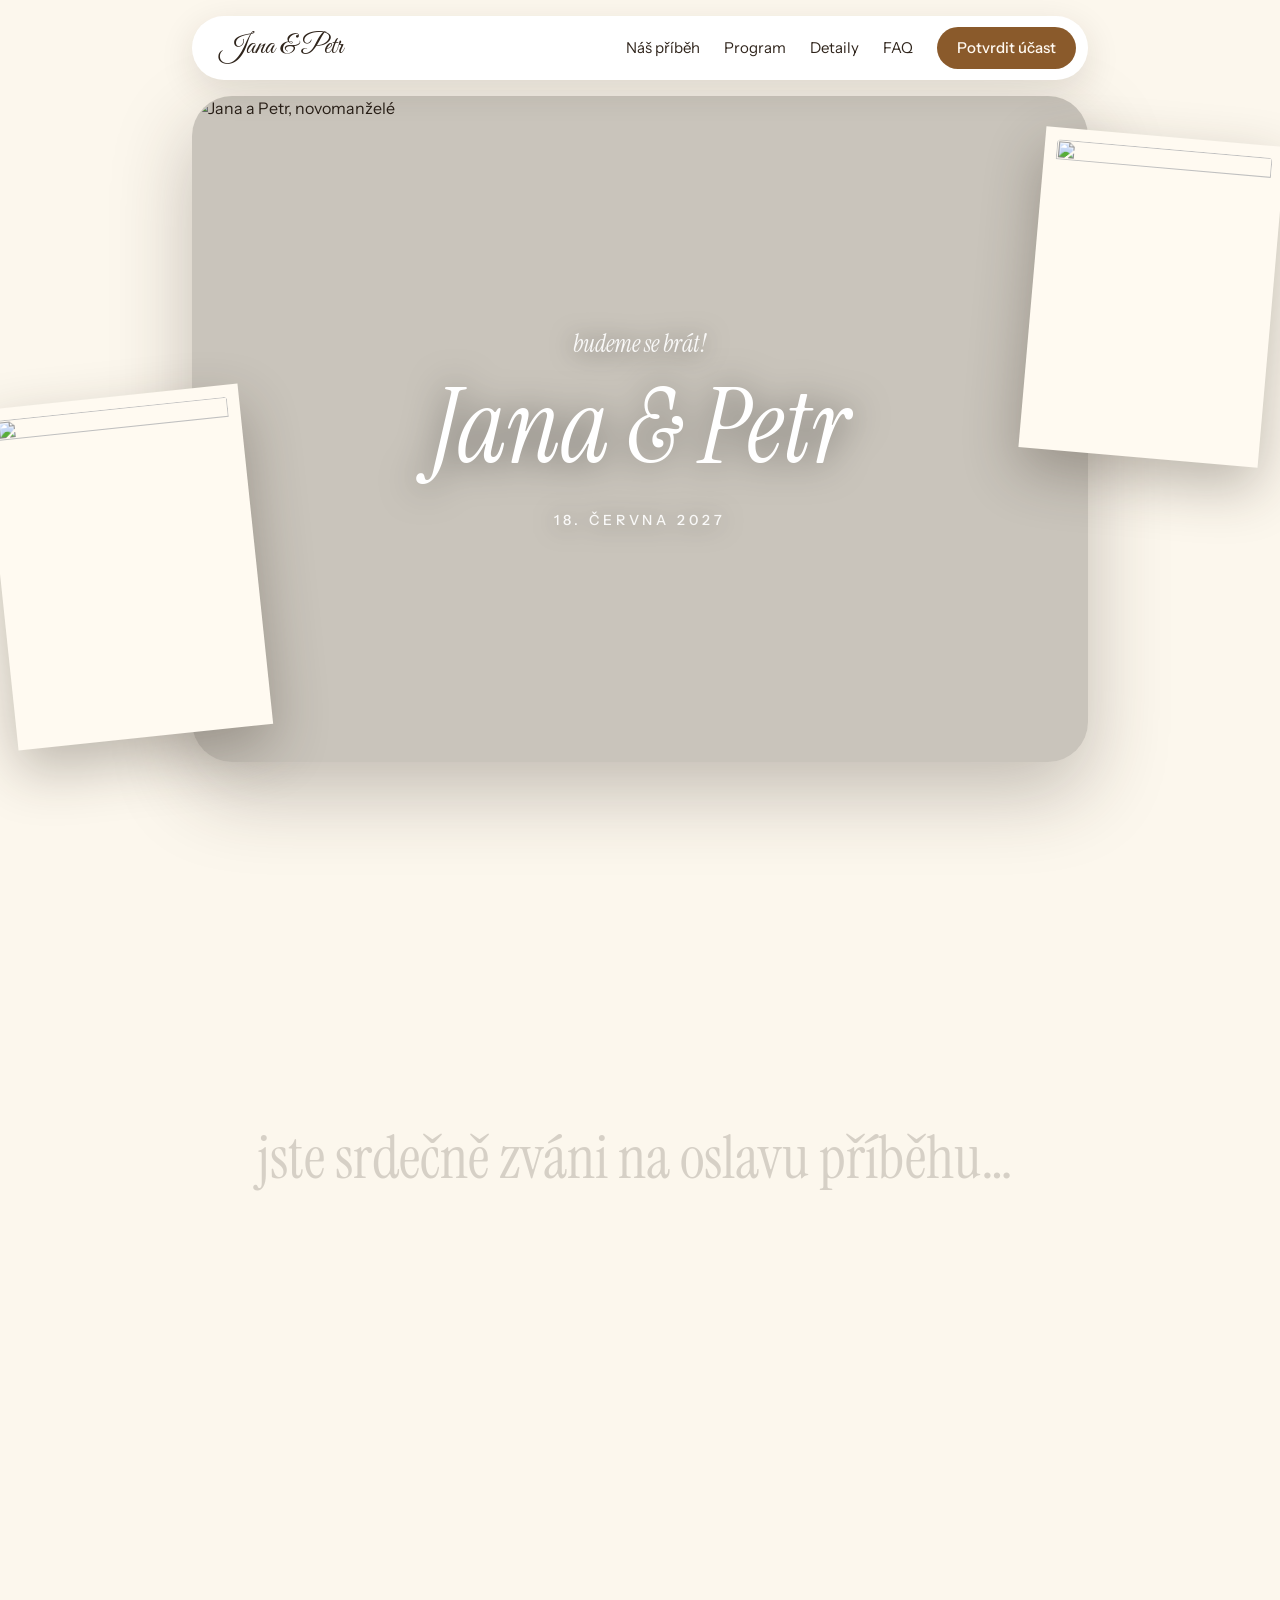
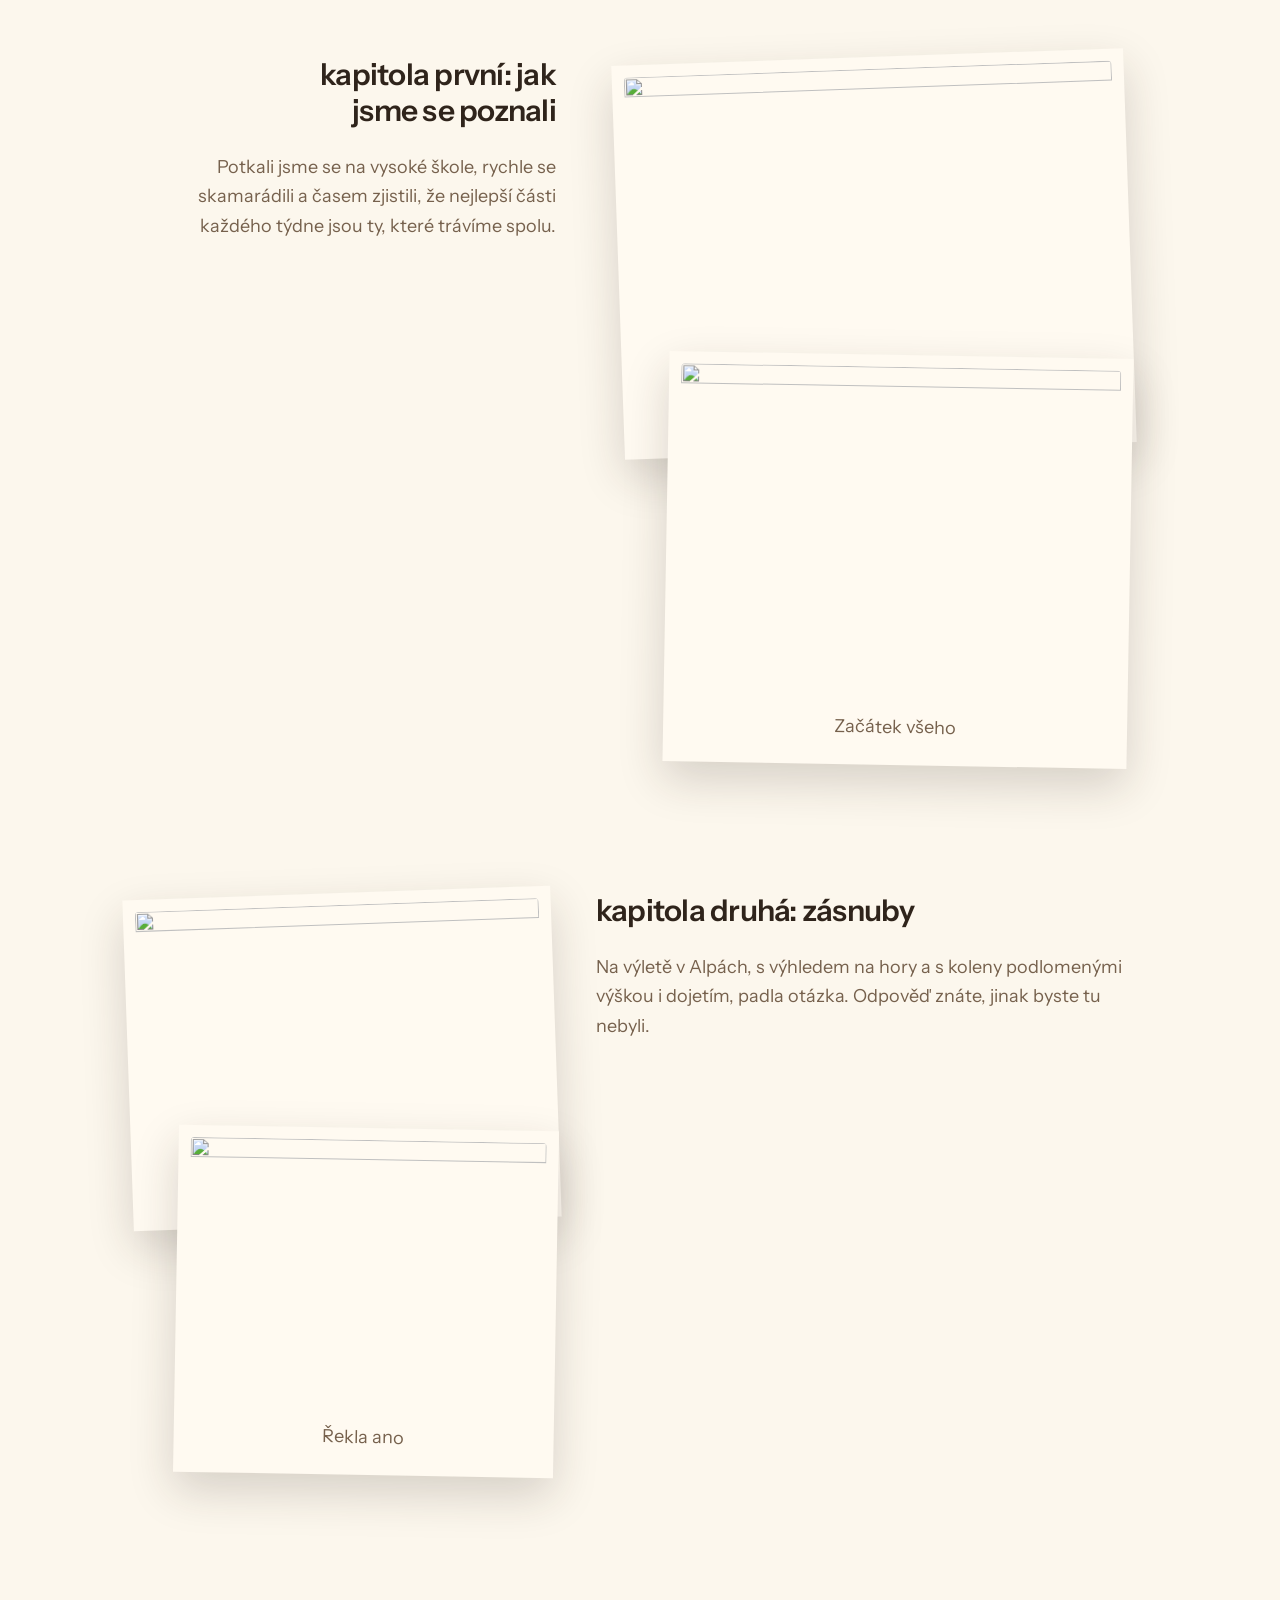
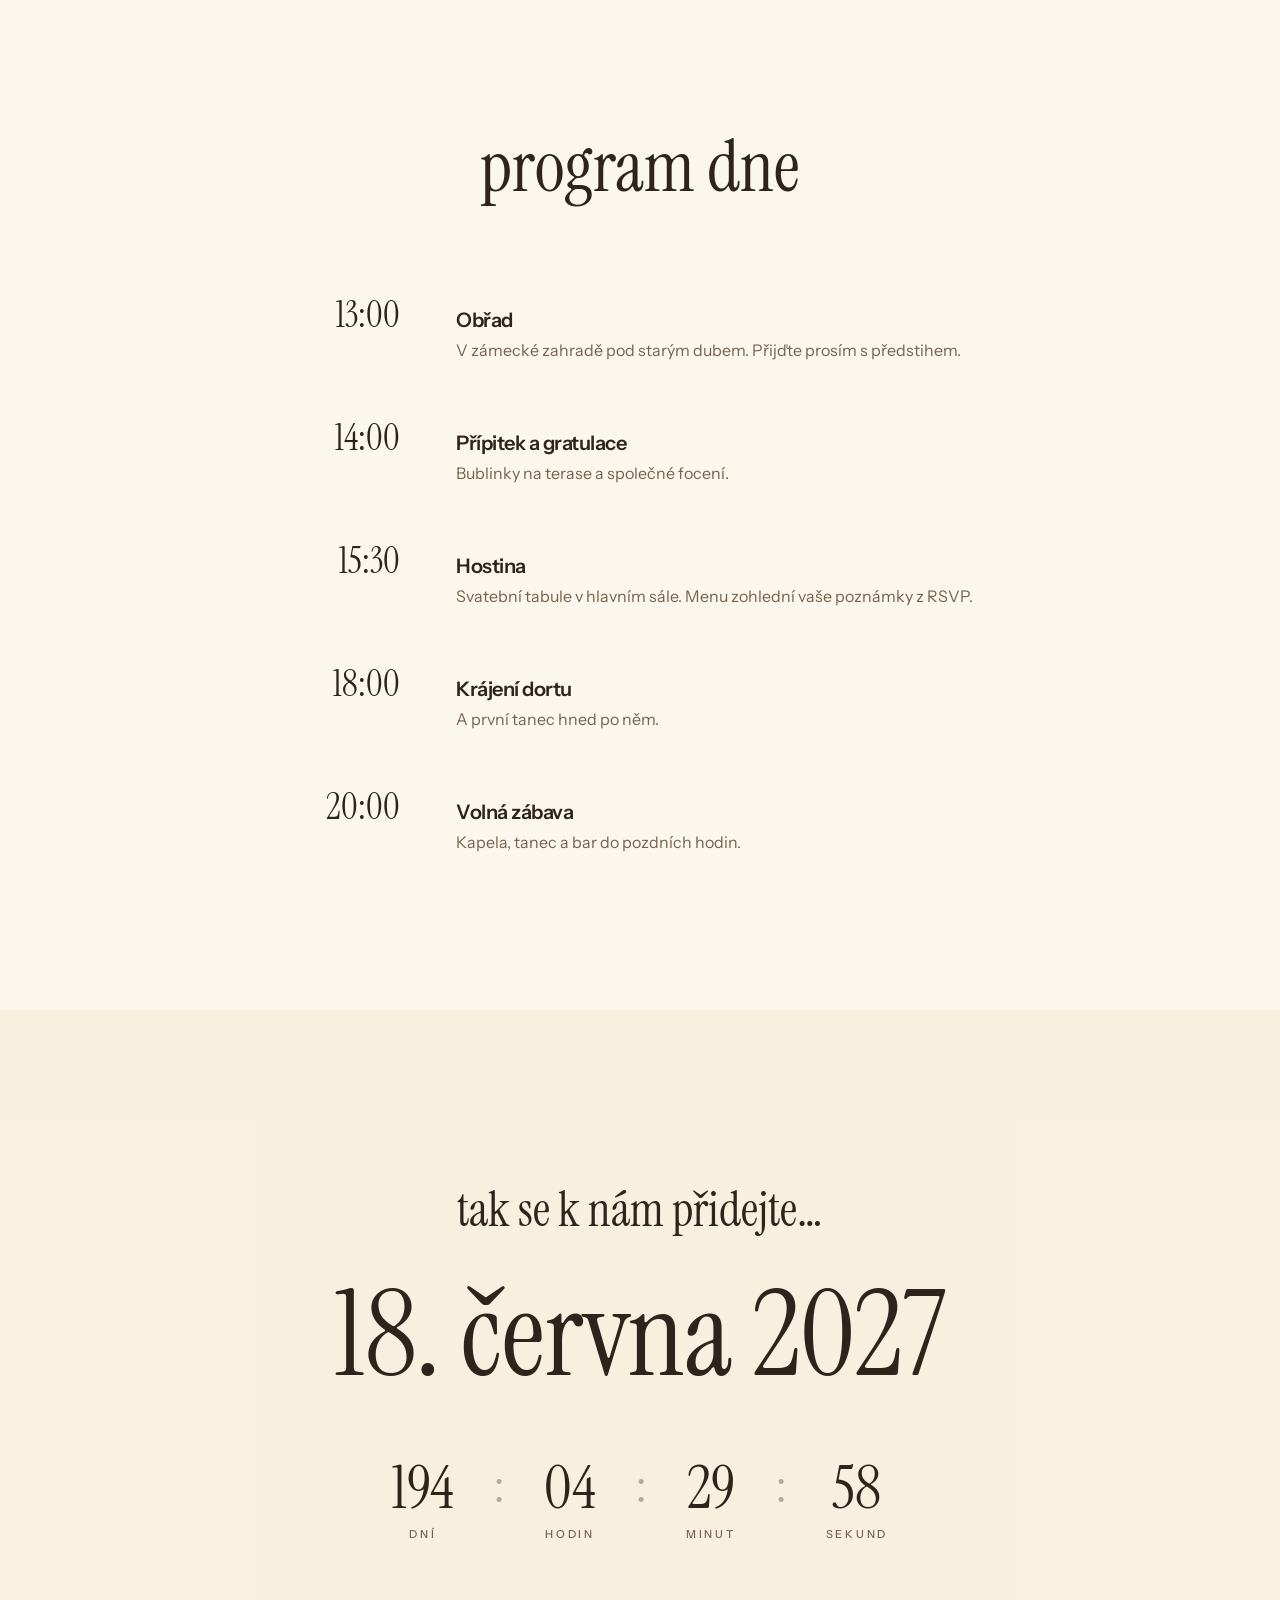
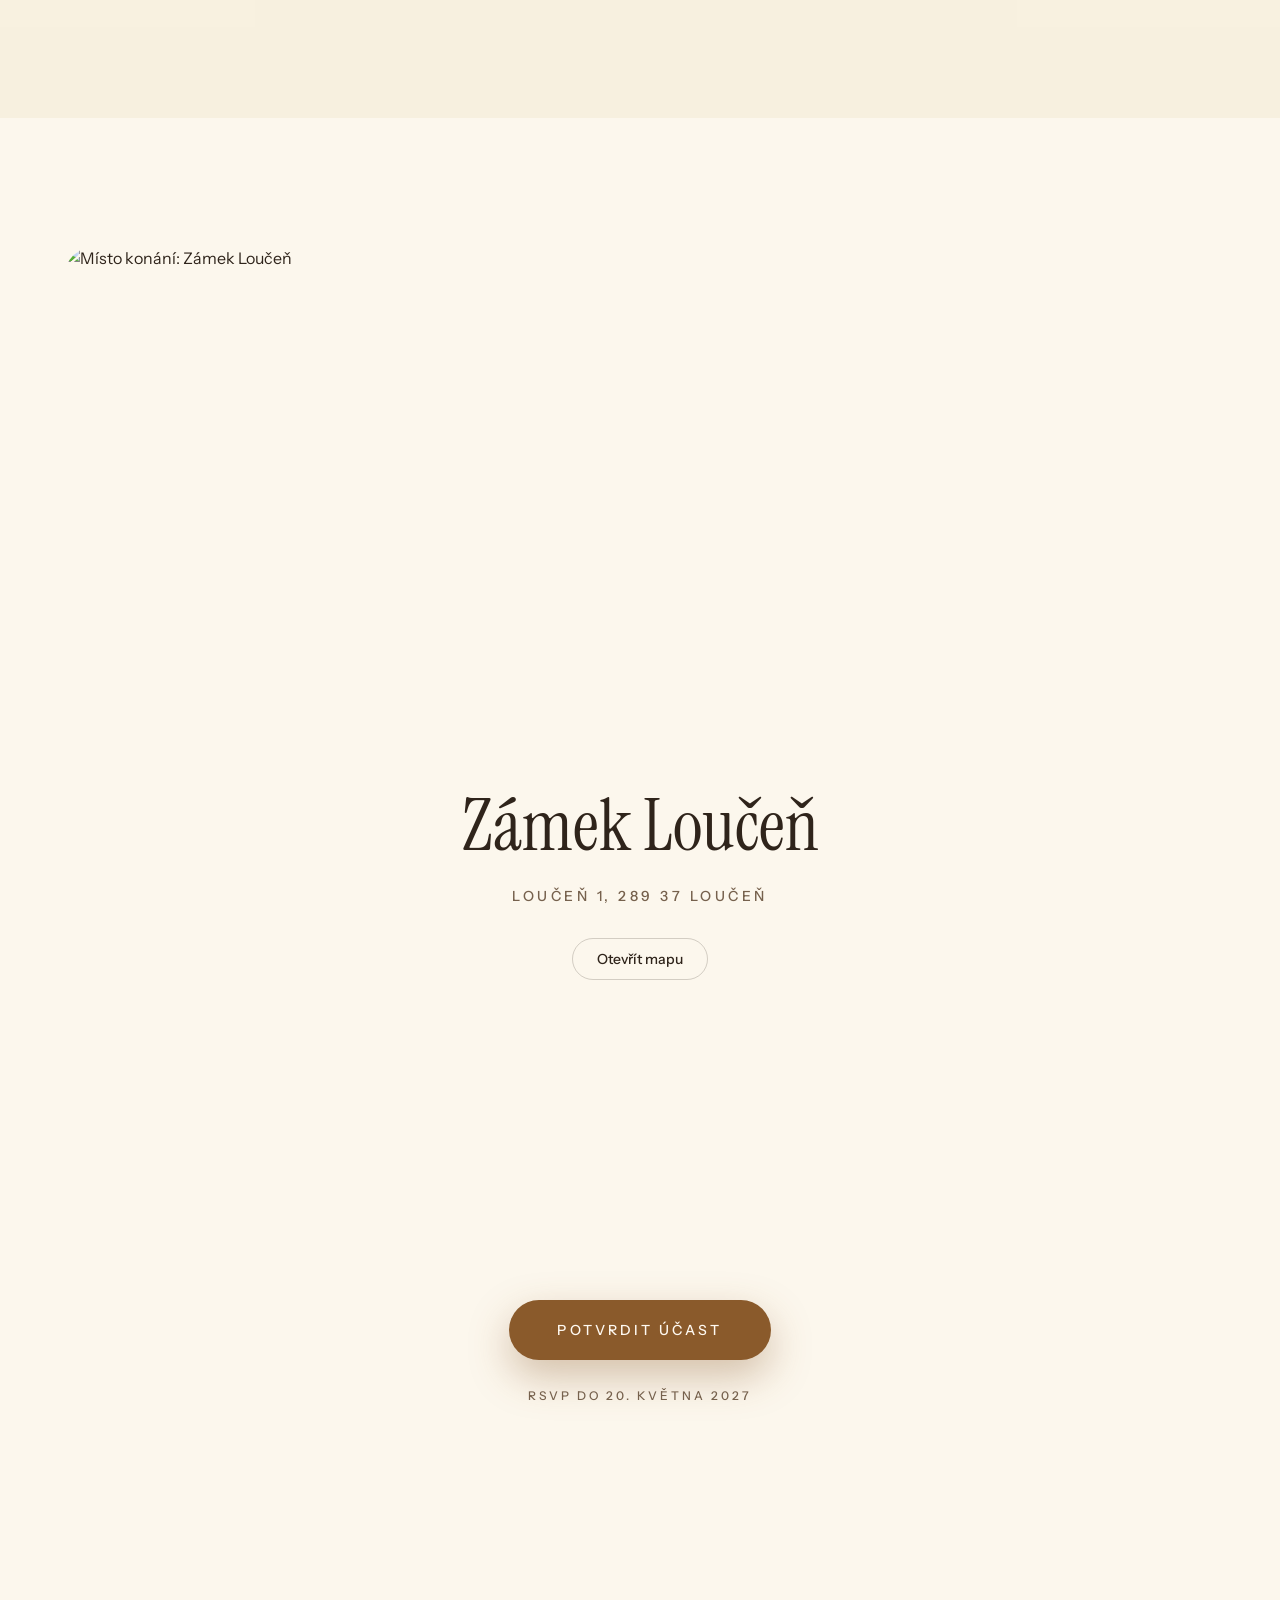
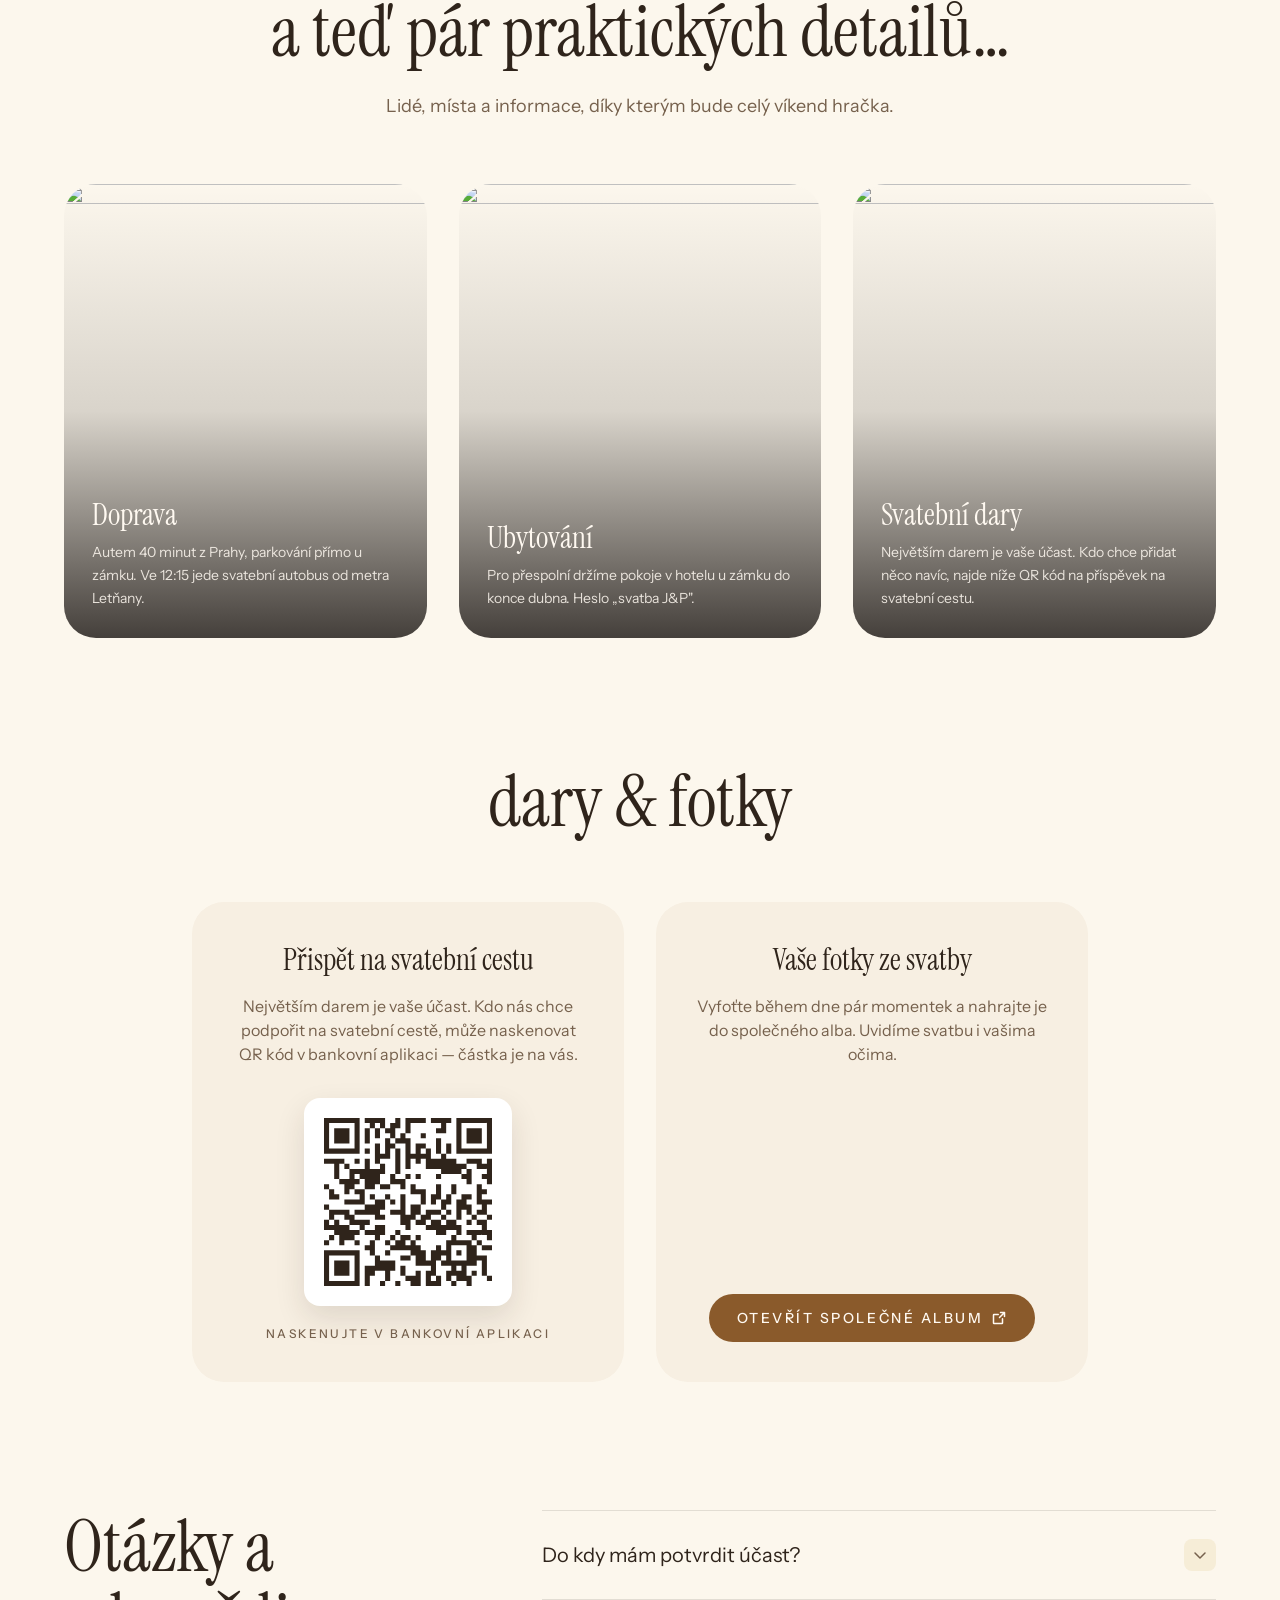
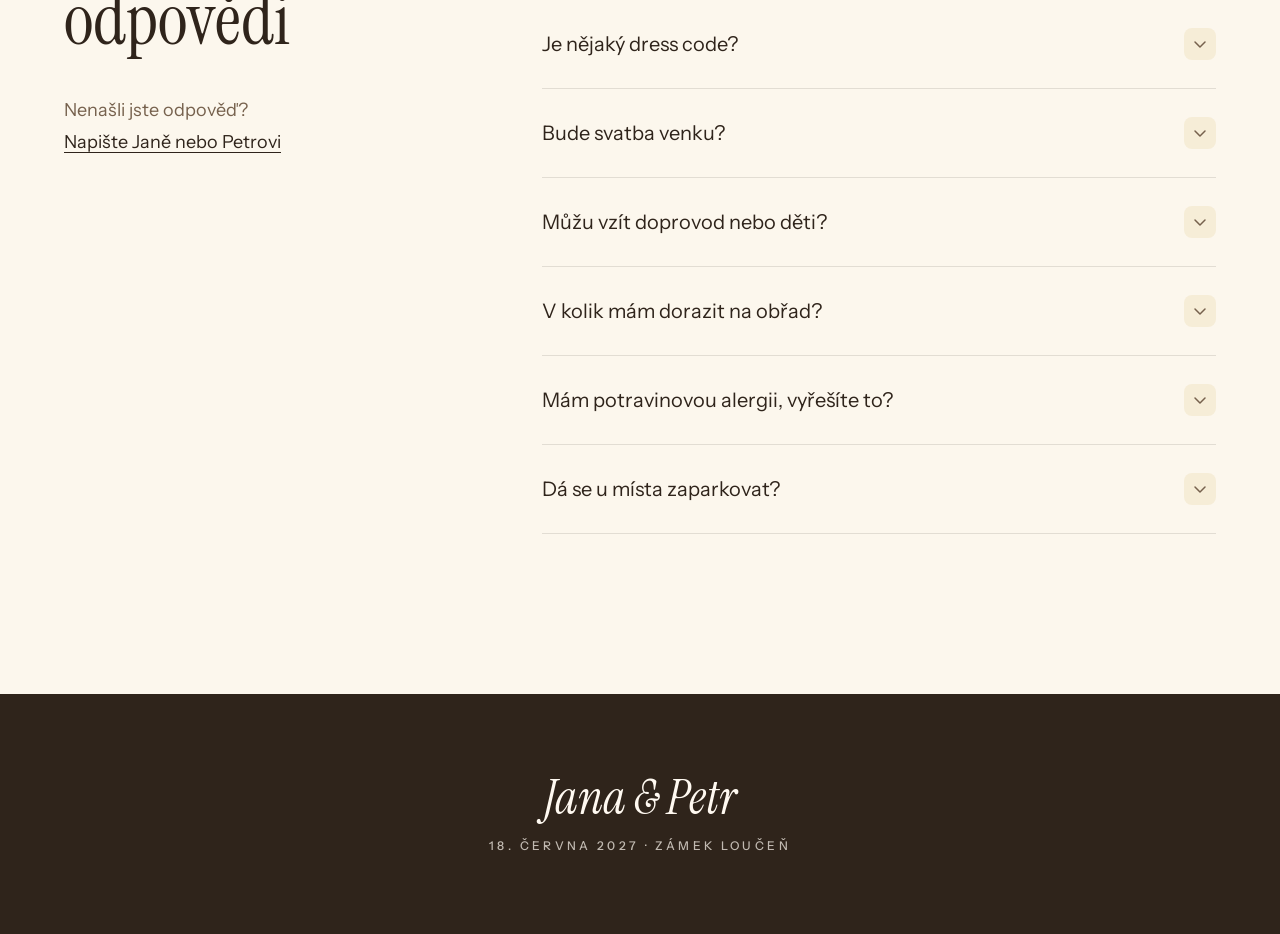
==== commit 650bbd40: "deploy: OG náhled = fotka páru + meta tagy" ====
--- a/index.html
+++ b/index.html
@@ -3,13 +3,32 @@
   <head>
     <meta charset="UTF-8" />
     <link rel="icon" href="data:image/svg+xml,<svg xmlns=%22http://www.w3.org/2000/svg%22 viewBox=%220 0 100 100%22><text y=%22.9em%22 font-size=%2290%22>💍</text></svg>" />
+    <link rel="apple-touch-icon" href="data:image/svg+xml,<svg xmlns=%22http://www.w3.org/2000/svg%22 viewBox=%220 0 100 100%22><rect width=%22100%22 height=%22100%22 fill=%22%23fcf7ed%22/><text y=%22.9em%22 font-size=%2290%22>💍</text></svg>" />
     <meta name="viewport" content="width=device-width, initial-scale=1.0" />
-    <title>Jana & Petr — 18. června 2027</title>
-    <meta name="description" content="Svatební pozvánka Jany a Petra. Přijďte s námi oslavit 18. červen 2027." />
+    <title>Jana &amp; Petr — 18. června 2027</title>
+    <meta name="description" content="Svatební pozvánka Jany a Petra. Přijďte s námi oslavit 18. června 2027 na zámku Loučeň — otevřete pozvánku a potvrďte účast." />
+
+    <!-- Open Graph (Facebook, Messenger, WhatsApp, iMessage, LinkedIn) -->
     <meta property="og:type" content="website" />
-    <meta property="og:title" content="Jana & Petr se budou brát!" />
-    <meta property="og:description" content="18. června 2027 · Zámek Loučeň. Otevřete pozvánku a dejte nám vědět, že dorazíte." />
-    <meta property="og:image" content="https://picsum.photos/id/1018/1200/630" />
+    <meta property="og:site_name" content="Jana &amp; Petr" />
+    <meta property="og:locale" content="cs_CZ" />
+    <meta property="og:url" content="https://yakubmurcek.github.io/svatby-preview/" />
+    <meta property="og:title" content="Jana &amp; Petr se budou brát!" />
+    <meta property="og:description" content="18. června 2027 · Zámek Loučeň. Otevřete pozvánku a potvrďte účast." />
+    <meta property="og:image" content="https://images.unsplash.com/photo-1607190074257-dd4b7af0309f?q=80&amp;w=1200&amp;h=630&amp;fit=crop&amp;fm=jpg" />
+    <meta property="og:image:secure_url" content="https://images.unsplash.com/photo-1607190074257-dd4b7af0309f?q=80&amp;w=1200&amp;h=630&amp;fit=crop&amp;fm=jpg" />
+    <meta property="og:image:type" content="image/jpeg" />
+    <meta property="og:image:width" content="1200" />
+    <meta property="og:image:height" content="630" />
+    <meta property="og:image:alt" content="Jana a Petr, novomanželé na louce za západu slunce" />
+
+    <!-- Twitter / X -->
+    <meta name="twitter:card" content="summary_large_image" />
+    <meta name="twitter:title" content="Jana &amp; Petr se budou brát!" />
+    <meta name="twitter:description" content="18. června 2027 · Zámek Loučeň. Otevřete pozvánku a potvrďte účast." />
+    <meta name="twitter:image" content="https://images.unsplash.com/photo-1607190074257-dd4b7af0309f?q=80&amp;w=1200&amp;h=630&amp;fit=crop&amp;fm=jpg" />
+    <meta name="twitter:image:alt" content="Jana a Petr, novomanželé na louce za západu slunce" />
+
     <meta name="theme-color" content="#fcf7ed" />
     <script type="module" crossorigin src="./assets/index-B4EI9uJ-.js"></script>
     <link rel="stylesheet" crossorigin href="./assets/index-whD6PKcJ.css">
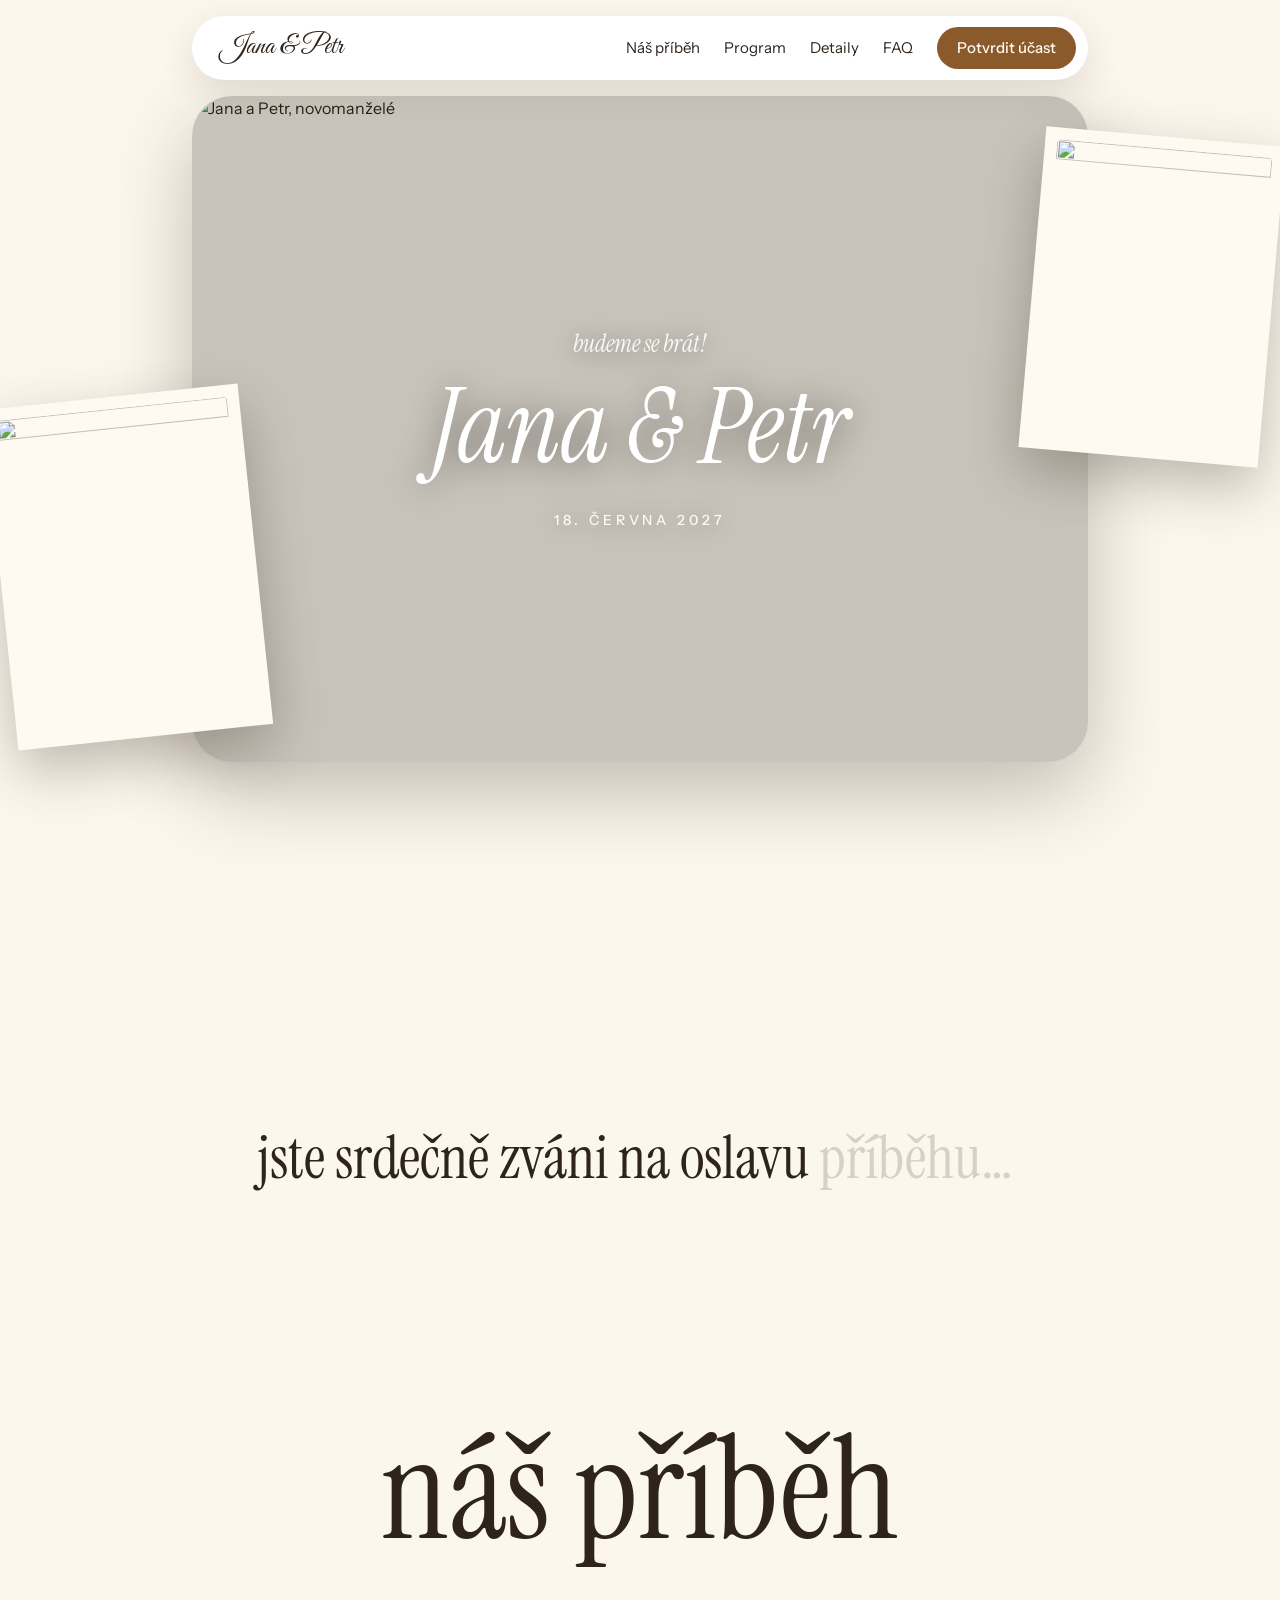
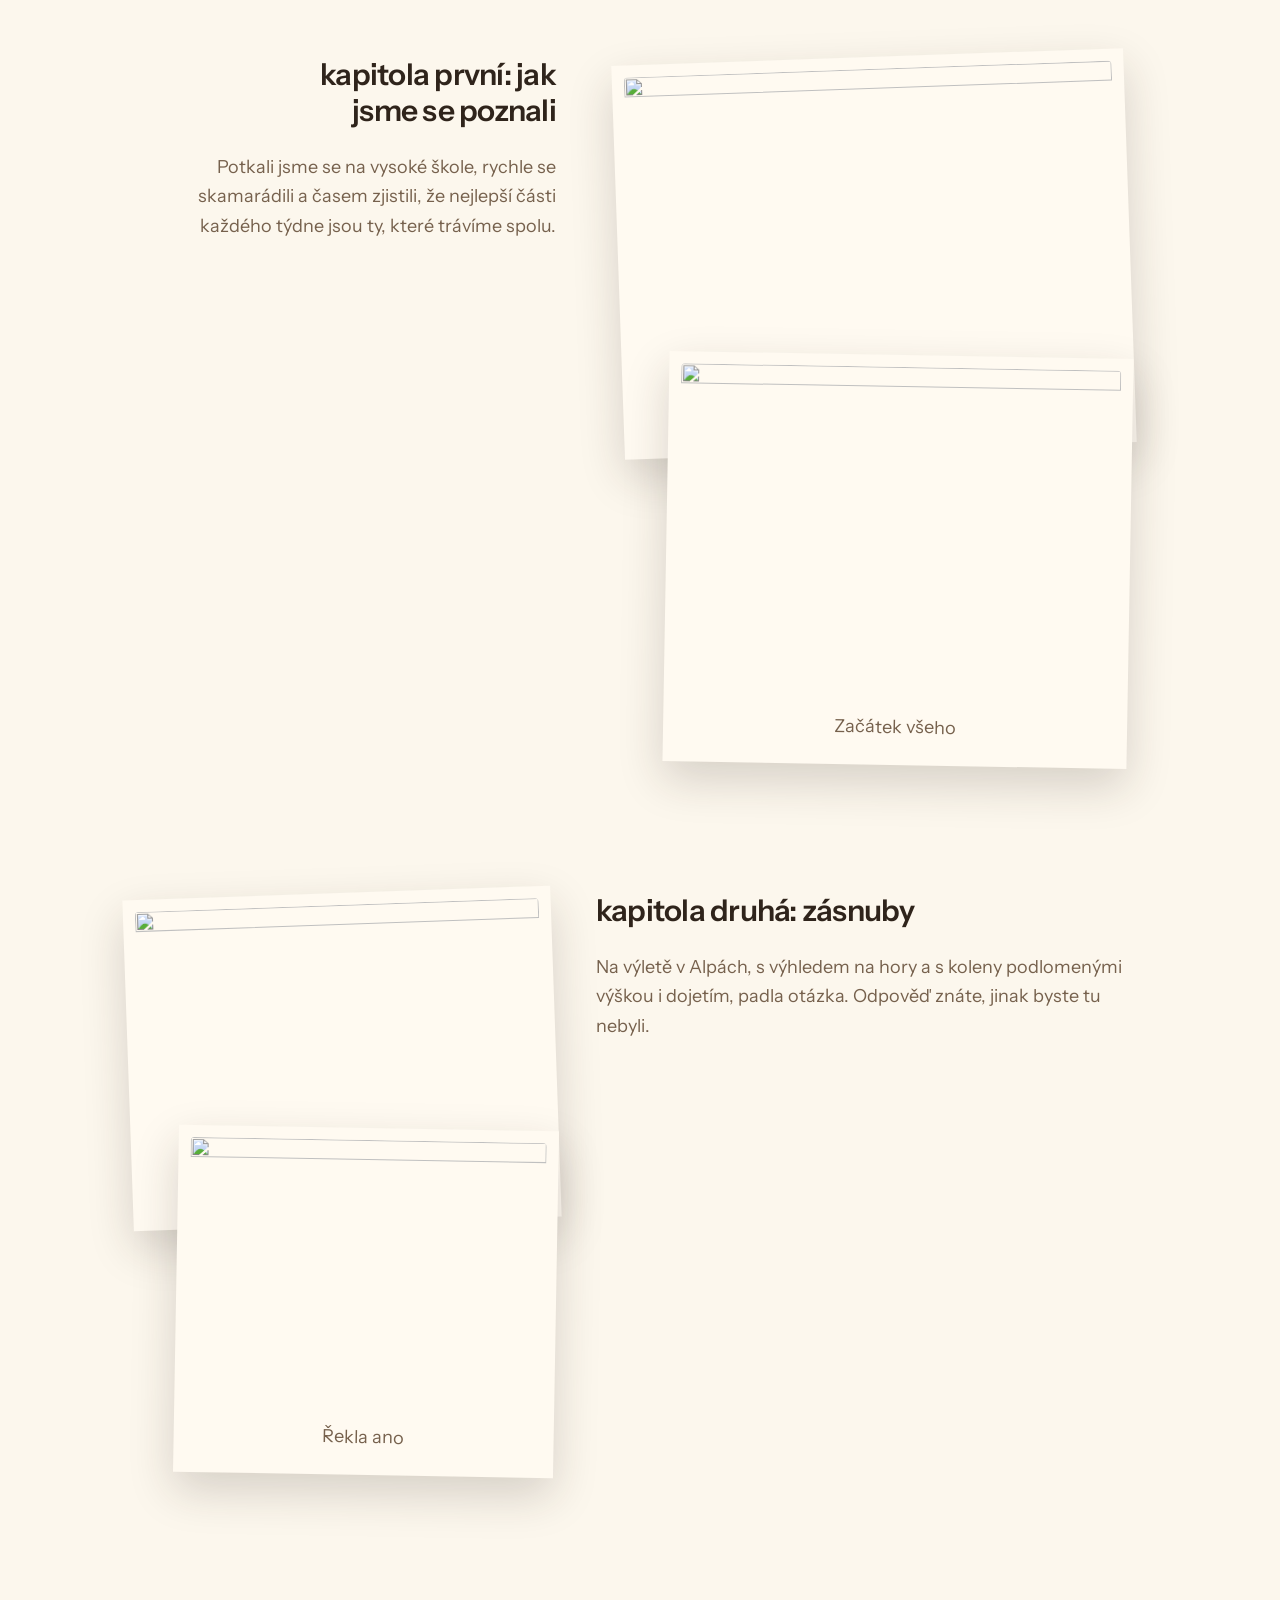
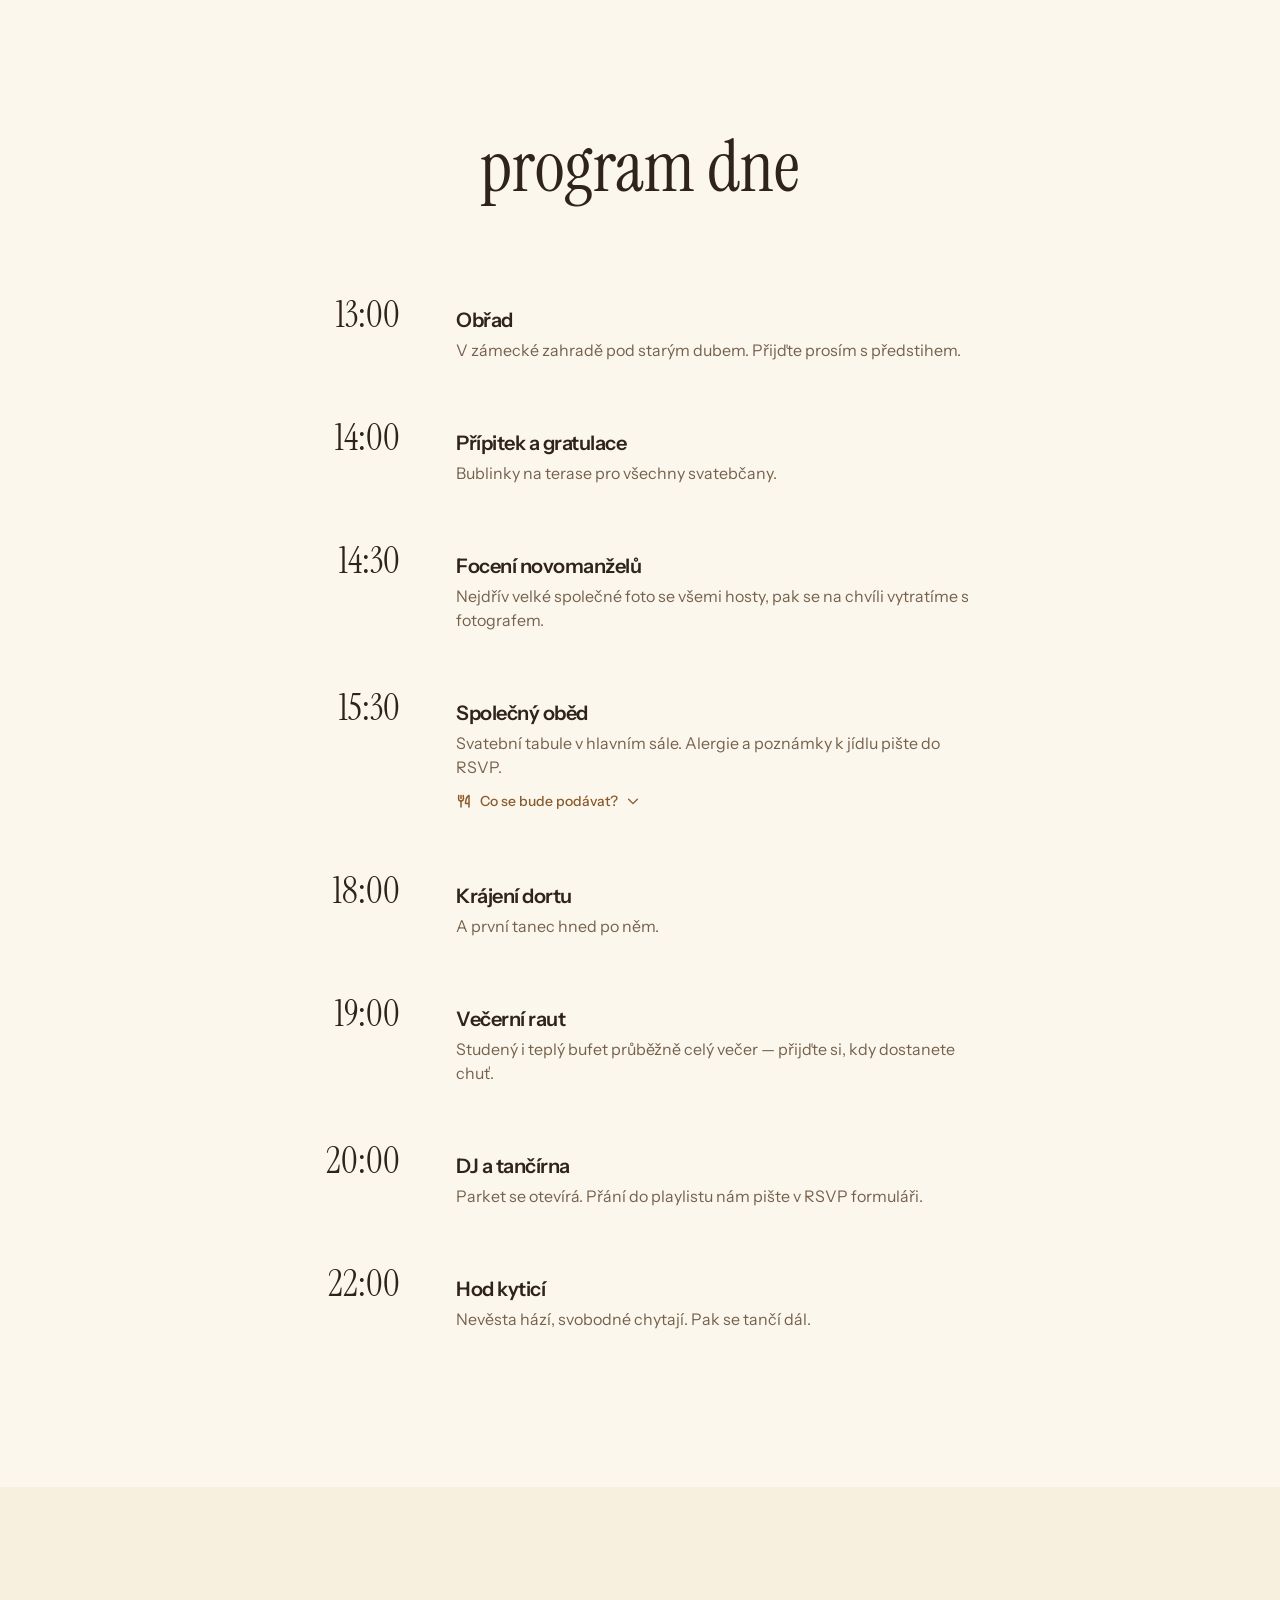
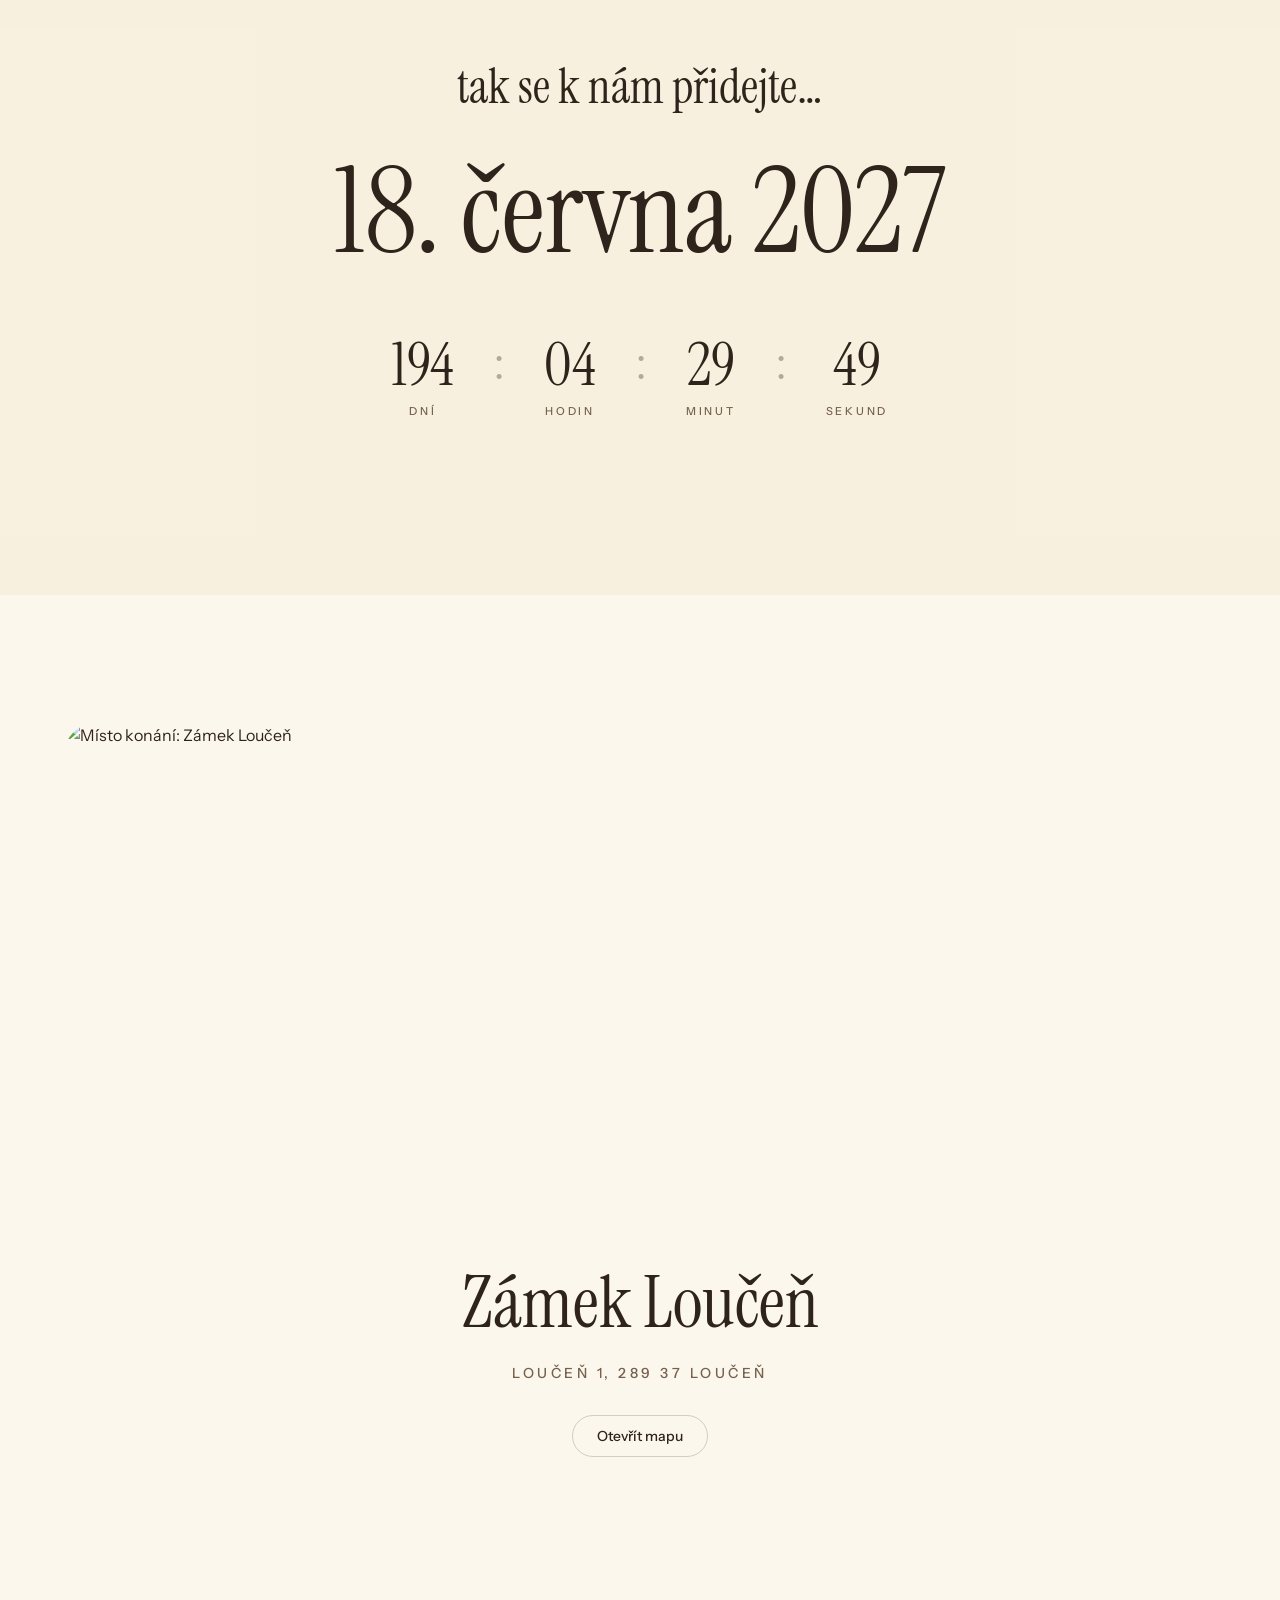
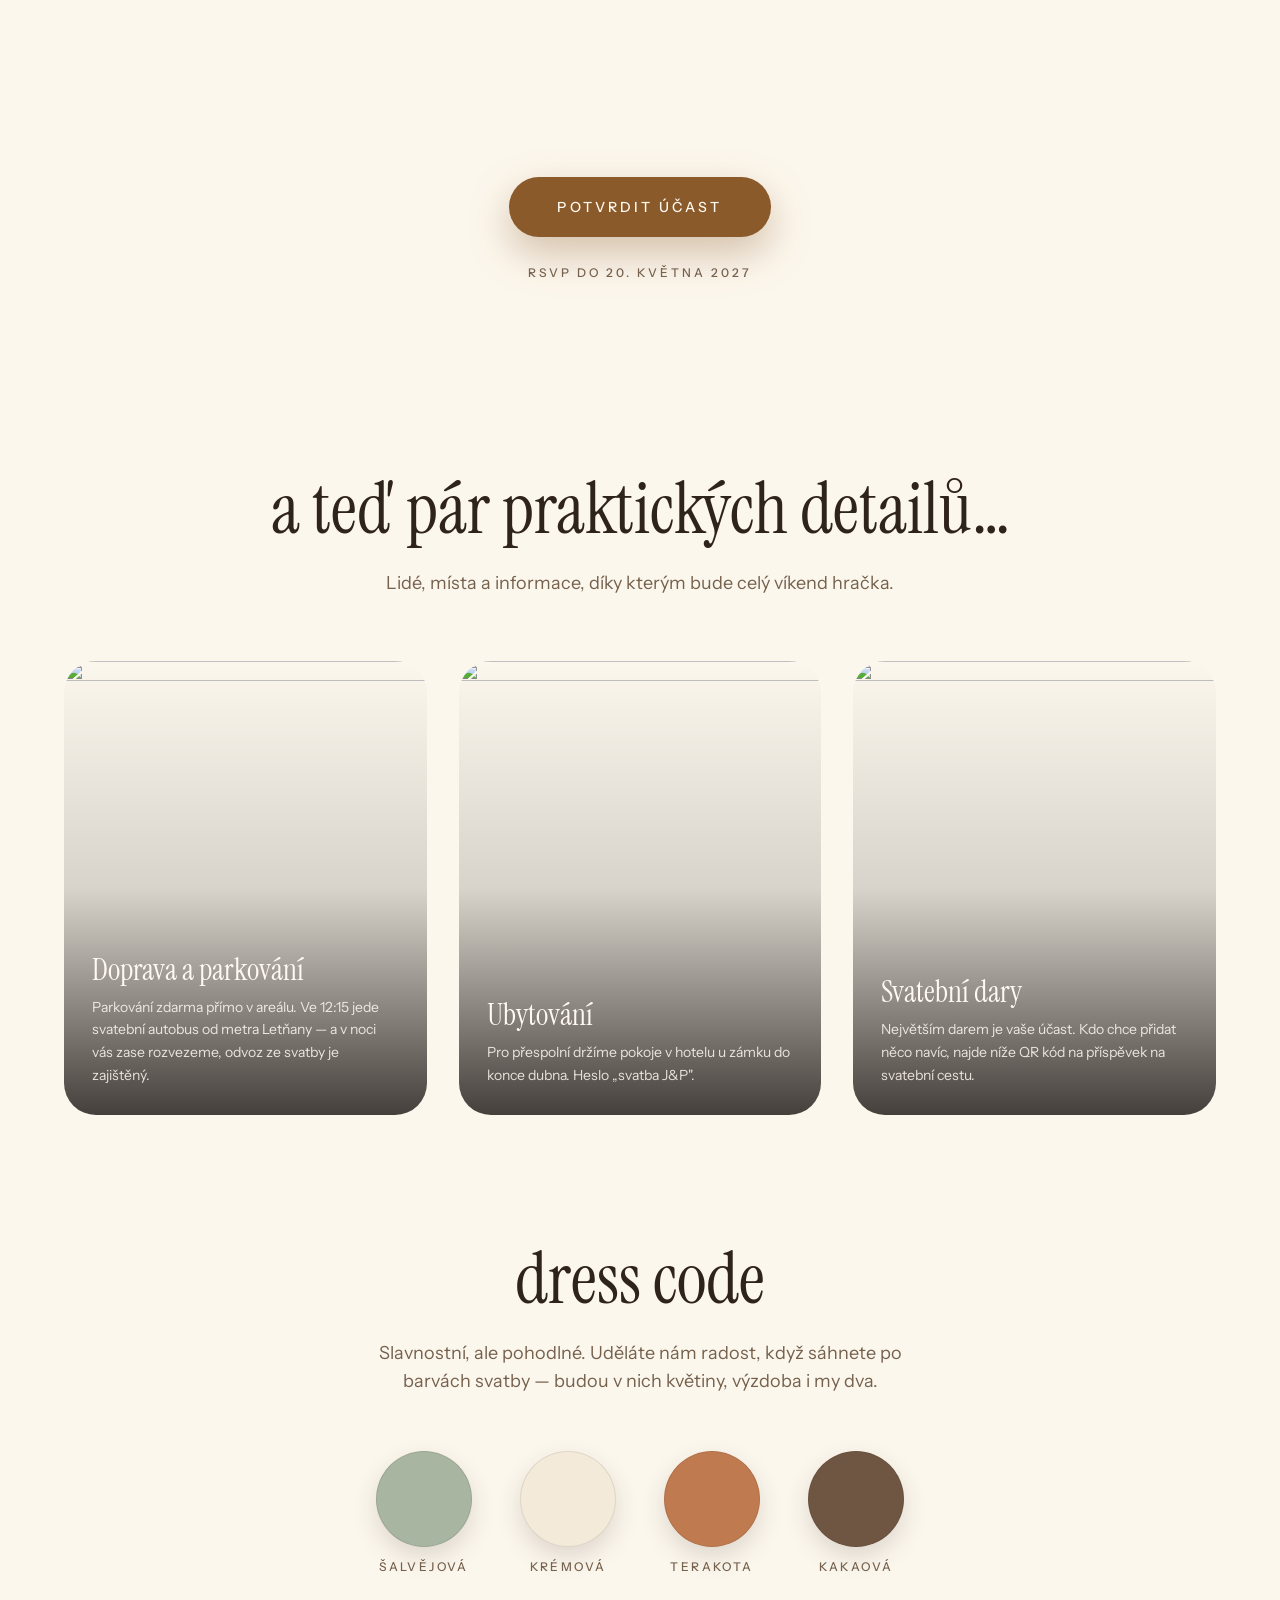
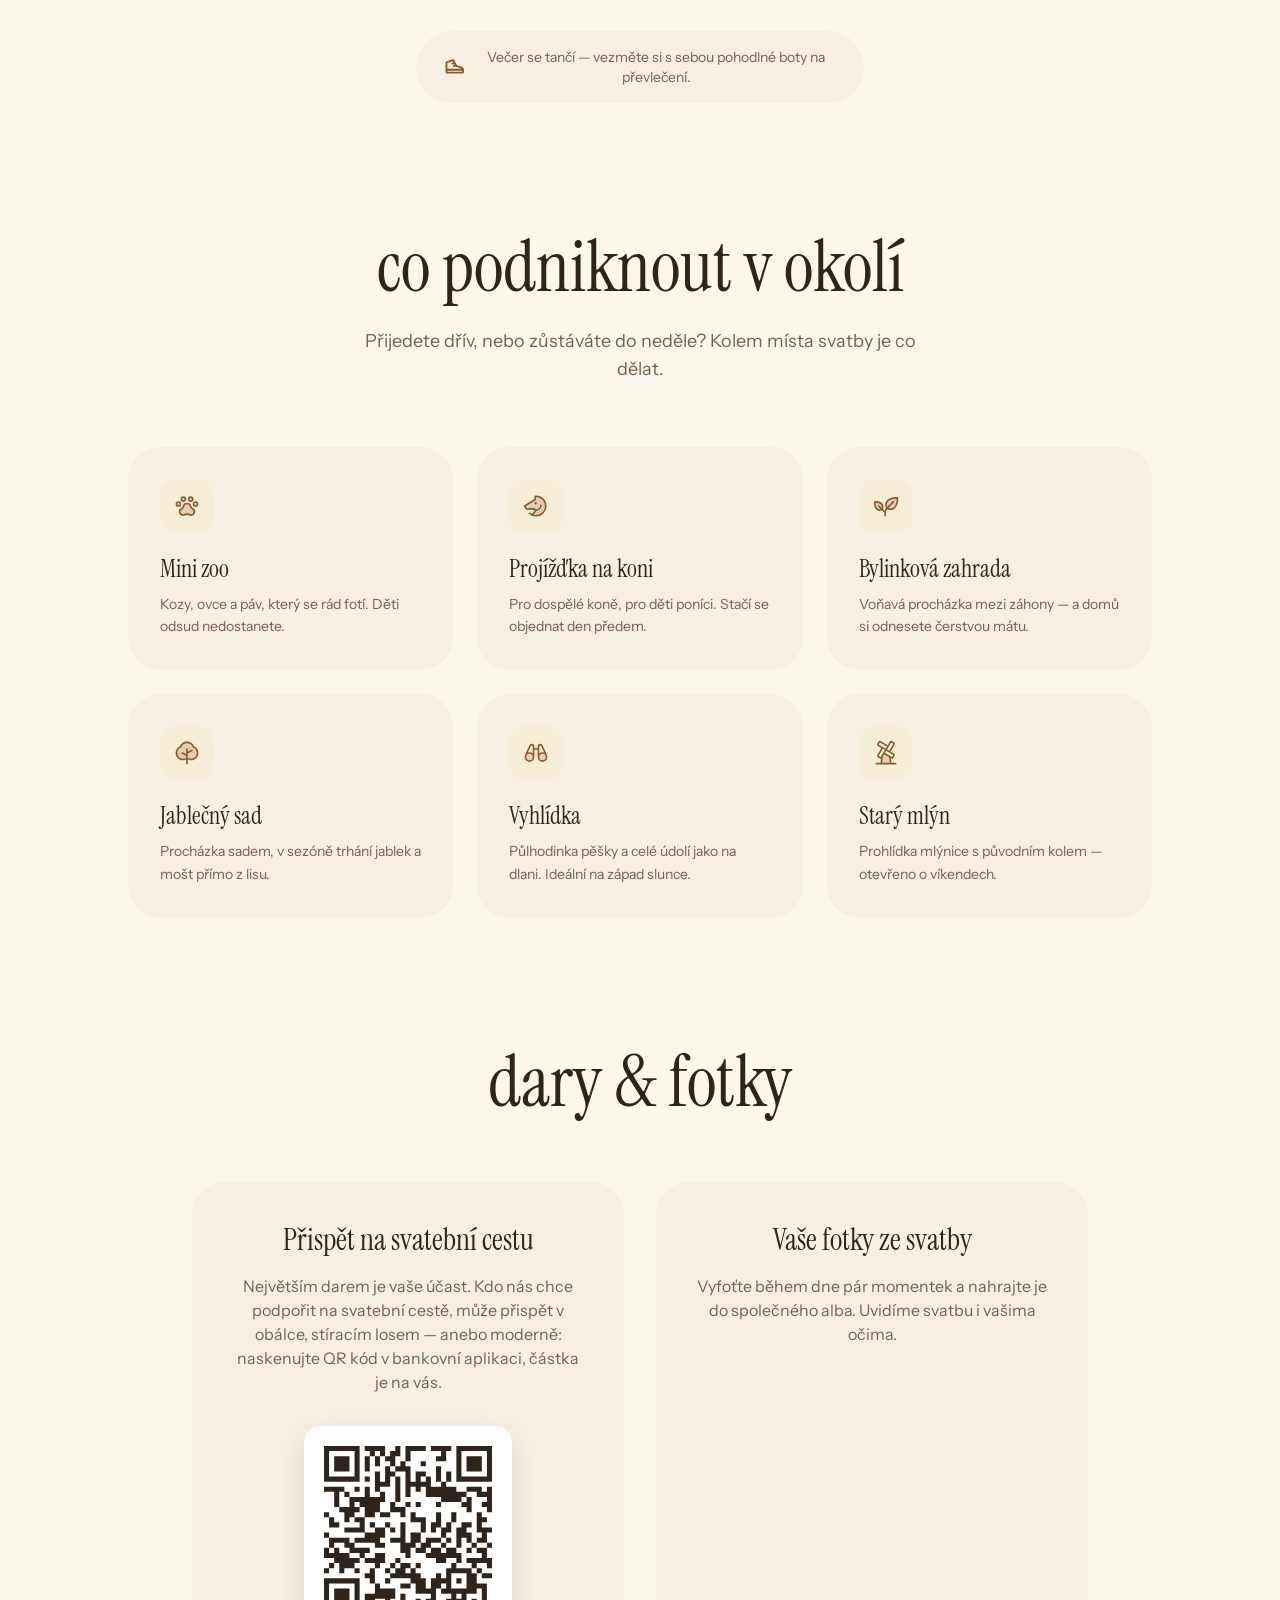
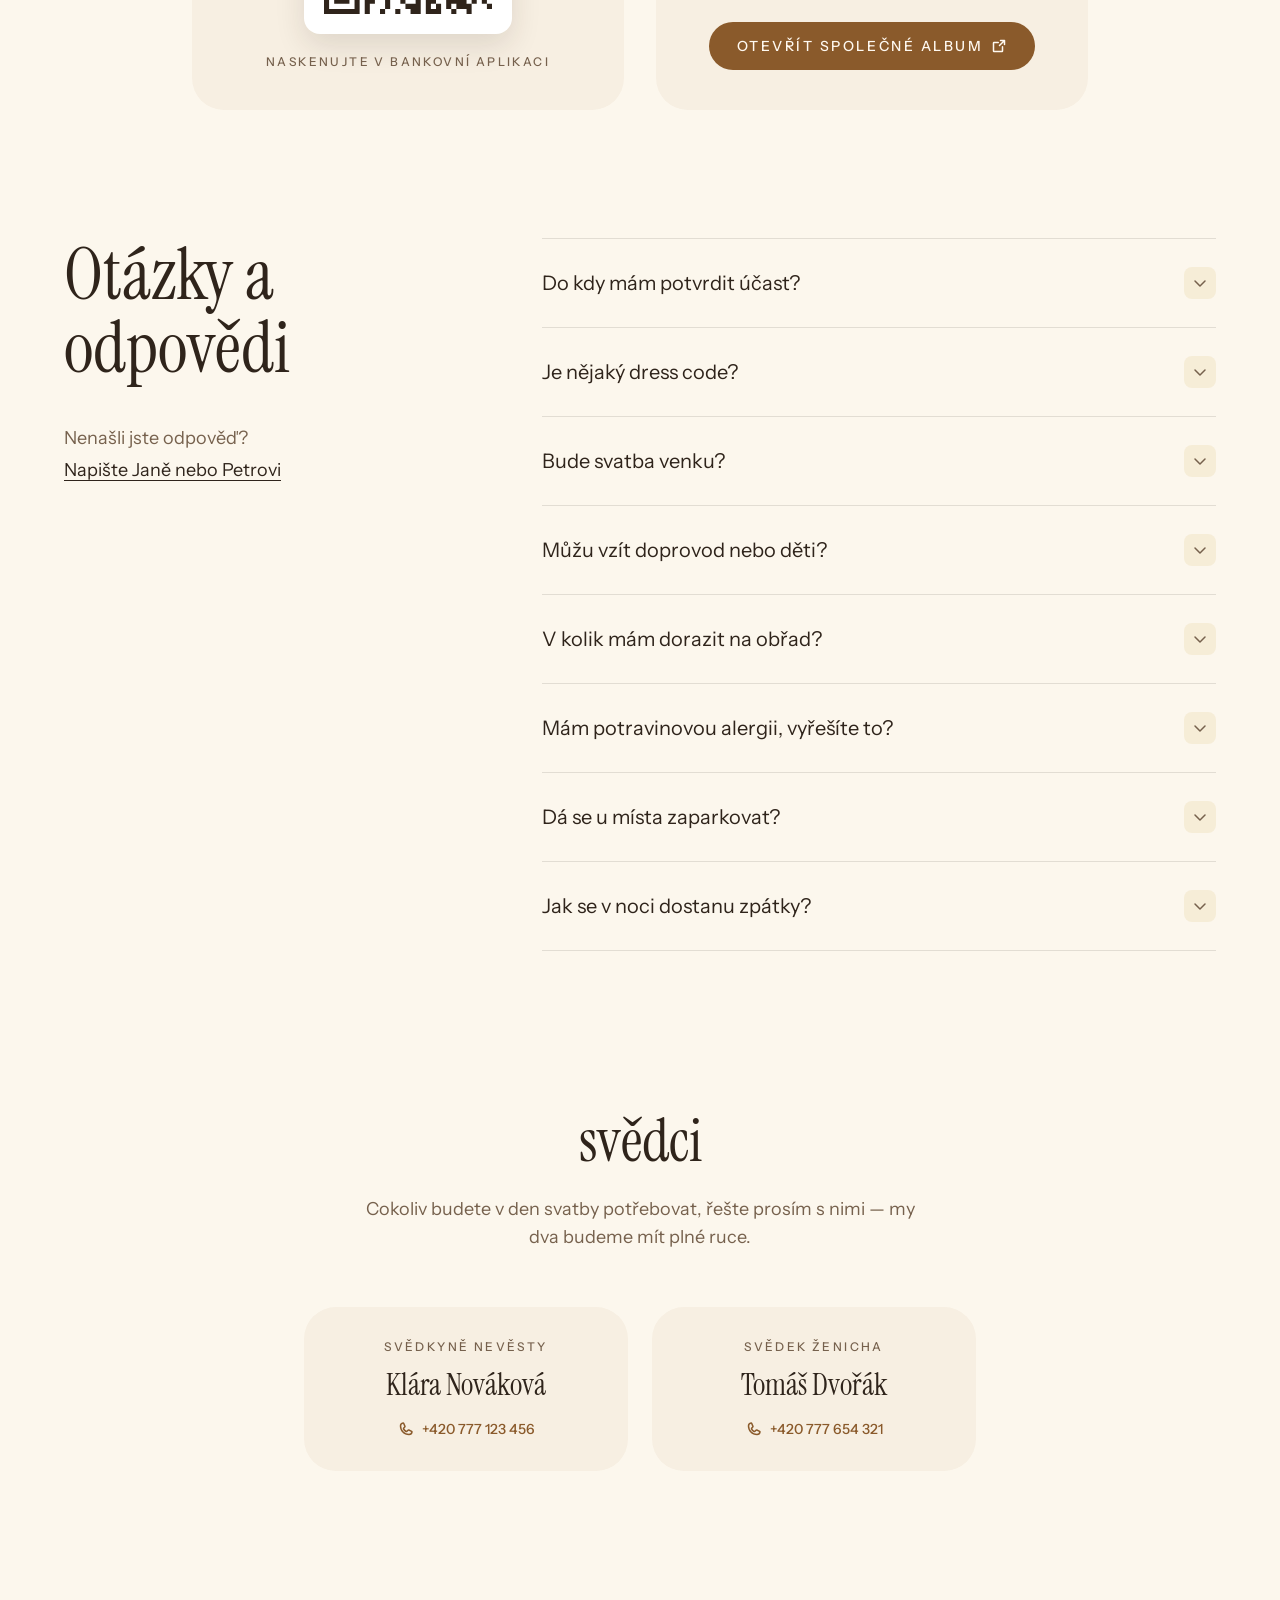
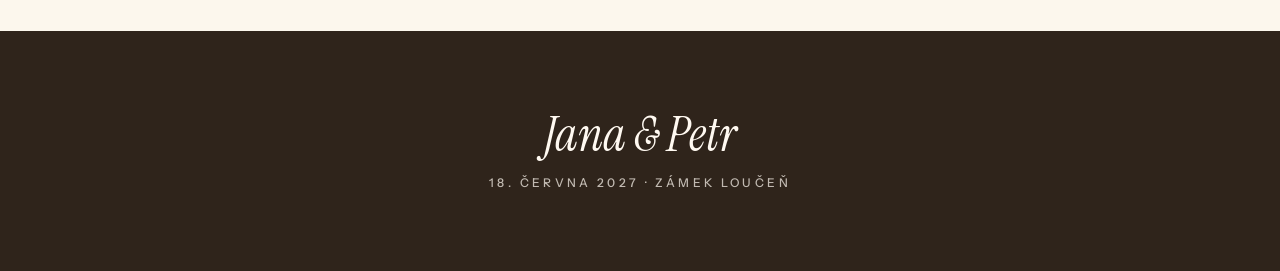
==== commit aec23f55: "build: feedback klientky — program s menu, dress code, okolí, svědci Co-Authored-By: Claude Fable 5 " ====
--- a/index.html
+++ b/index.html
@@ -30,8 +30,8 @@
     <meta name="twitter:image:alt" content="Jana a Petr, novomanželé na louce za západu slunce" />
 
     <meta name="theme-color" content="#fcf7ed" />
-    <script type="module" crossorigin src="./assets/index-B4EI9uJ-.js"></script>
-    <link rel="stylesheet" crossorigin href="./assets/index-whD6PKcJ.css">
+    <script type="module" crossorigin src="./assets/index-jD4bqdzB.js"></script>
+    <link rel="stylesheet" crossorigin href="./assets/index-YP5-GBqr.css">
   </head>
   <body>
     <div id="root"></div>
--- a/assets/index-YP5-GBqr.css
+++ b/assets/index-YP5-GBqr.css
@@ -0,0 +1,2 @@
+/*! tailwindcss v4.3.2 | MIT License | https://tailwindcss.com */
+@layer properties{@supports (((-webkit-hyphens:none)) and (not (margin-trim:inline))) or ((-moz-orient:inline) and (not (color:rgb(from red r g b)))){*,:before,:after,::backdrop{--tw-space-y-reverse:0;--tw-border-style:solid;--tw-gradient-position:initial;--tw-gradient-from:#0000;--tw-gradient-via:#0000;--tw-gradient-to:#0000;--tw-gradient-stops:initial;--tw-gradient-via-stops:initial;--tw-gradient-from-position:0%;--tw-gradient-via-position:50%;--tw-gradient-to-position:100%;--tw-leading:initial;--tw-font-weight:initial;--tw-tracking:initial;--tw-ordinal:initial;--tw-slashed-zero:initial;--tw-numeric-figure:initial;--tw-numeric-spacing:initial;--tw-numeric-fraction:initial;--tw-shadow:0 0 #0000;--tw-shadow-color:initial;--tw-shadow-alpha:100%;--tw-inset-shadow:0 0 #0000;--tw-inset-shadow-color:initial;--tw-inset-shadow-alpha:100%;--tw-ring-color:initial;--tw-ring-shadow:0 0 #0000;--tw-inset-ring-color:initial;--tw-inset-ring-shadow:0 0 #0000;--tw-ring-inset:initial;--tw-ring-offset-width:0px;--tw-ring-offset-color:#fff;--tw-ring-offset-shadow:0 0 #0000;--tw-blur:initial;--tw-brightness:initial;--tw-contrast:initial;--tw-grayscale:initial;--tw-hue-rotate:initial;--tw-invert:initial;--tw-opacity:initial;--tw-saturate:initial;--tw-sepia:initial;--tw-drop-shadow:initial;--tw-drop-shadow-color:initial;--tw-drop-shadow-alpha:100%;--tw-drop-shadow-size:initial;--tw-duration:initial;--tw-scale-x:1;--tw-scale-y:1;--tw-scale-z:1}}}@layer theme{:root,:host{--font-sans:"Instrument Sans", system-ui, sans-serif;--font-mono:ui-monospace, SFMono-Regular, Menlo, Monaco, Consolas, "Liberation Mono", "Courier New", monospace;--color-emerald-300:oklch(84.5% .143 164.978);--color-white:#fff;--spacing:.25rem;--container-md:28rem;--container-lg:32rem;--container-xl:36rem;--container-2xl:42rem;--container-4xl:56rem;--container-5xl:64rem;--container-6xl:72rem;--text-xs:.75rem;--text-xs--line-height:calc(1 / .75);--text-sm:.875rem;--text-sm--line-height:calc(1.25 / .875);--text-base:1rem;--text-base--line-height:calc(1.5 / 1);--text-lg:1.125rem;--text-lg--line-height:calc(1.75 / 1.125);--text-xl:1.25rem;--text-xl--line-height:calc(1.75 / 1.25);--text-2xl:1.5rem;--text-2xl--line-height:calc(2 / 1.5);--text-3xl:1.875rem;--text-3xl--line-height:calc(2.25 / 1.875);--text-4xl:2.25rem;--text-4xl--line-height:calc(2.5 / 2.25);--text-5xl:3rem;--text-5xl--line-height:1;--text-6xl:3.75rem;--text-6xl--line-height:1;--text-7xl:4.5rem;--text-7xl--line-height:1;--font-weight-normal:400;--font-weight-medium:500;--font-weight-semibold:600;--tracking-tight:-.025em;--leading-tight:1.25;--leading-snug:1.375;--leading-relaxed:1.625;--radius-sm:.25rem;--radius-md:.375rem;--radius-lg:.5rem;--radius-xl:.75rem;--radius-2xl:1rem;--radius-3xl:1.5rem;--default-transition-duration:.15s;--default-transition-timing-function:cubic-bezier(.4, 0, .2, 1);--default-font-family:var(--font-sans);--default-mono-font-family:var(--font-mono);--color-cream:#fcf7ed;--color-surface:#fffaf1;--color-sand:#f6edd7;--color-card-muted:#f7efe2;--color-ink:#2f241b;--color-ink-muted:#76614d;--color-bronze:#8a5a2b;--color-button-text:#fff9f1;--font-display:"Instrument Serif", Georgia, serif;--font-script:"Great Vibes", cursive}}@layer base{*,:after,:before,::backdrop{box-sizing:border-box;border:0 solid;margin:0;padding:0}::file-selector-button{box-sizing:border-box;border:0 solid;margin:0;padding:0}html,:host{-webkit-text-size-adjust:100%;tab-size:4;line-height:1.5;font-family:var(--default-font-family,ui-sans-serif, system-ui, sans-serif, "Apple Color Emoji", "Segoe UI Emoji", "Segoe UI Symbol", "Noto Color Emoji");font-feature-settings:var(--default-font-feature-settings,normal);font-variation-settings:var(--default-font-variation-settings,normal);-webkit-tap-highlight-color:transparent}hr{height:0;color:inherit;border-top-width:1px}abbr:where([title]){-webkit-text-decoration:underline dotted;text-decoration:underline dotted}h1,h2,h3,h4,h5,h6{font-size:inherit;font-weight:inherit}a{color:inherit;-webkit-text-decoration:inherit;-webkit-text-decoration:inherit;-webkit-text-decoration:inherit;-webkit-text-decoration:inherit;text-decoration:inherit}b,strong{font-weight:bolder}code,kbd,samp,pre{font-family:var(--default-mono-font-family,ui-monospace, SFMono-Regular, Menlo, Monaco, Consolas, "Liberation Mono", "Courier New", monospace);font-feature-settings:var(--default-mono-font-feature-settings,normal);font-variation-settings:var(--default-mono-font-variation-settings,normal);font-size:1em}small{font-size:80%}sub,sup{vertical-align:baseline;font-size:75%;line-height:0;position:relative}sub{bottom:-.25em}sup{top:-.5em}table{text-indent:0;border-color:inherit;border-collapse:collapse}:-moz-focusring{outline:auto}progress{vertical-align:baseline}summary{display:list-item}ol,ul,menu{list-style:none}img,svg,video,canvas,audio,iframe,embed,object{vertical-align:middle;display:block}img,video{max-width:100%;height:auto}button,input,select,optgroup,textarea{font:inherit;font-feature-settings:inherit;font-variation-settings:inherit;letter-spacing:inherit;color:inherit;opacity:1;background-color:#0000;border-radius:0}::file-selector-button{font:inherit;font-feature-settings:inherit;font-variation-settings:inherit;letter-spacing:inherit;color:inherit;opacity:1;background-color:#0000;border-radius:0}:where(select:is([multiple],[size])) optgroup{font-weight:bolder}:where(select:is([multiple],[size])) optgroup option{padding-inline-start:20px}::file-selector-button{margin-inline-end:4px}::placeholder{opacity:1}@supports (not ((-webkit-appearance:-apple-pay-button))) or (contain-intrinsic-size:1px){::placeholder{color:currentColor}@supports (color:color-mix(in lab, red, red)){::placeholder{color:color-mix(in oklab, currentcolor 50%, transparent)}}}textarea{resize:vertical}::-webkit-search-decoration{-webkit-appearance:none}::-webkit-date-and-time-value{min-height:1lh;text-align:inherit}::-webkit-datetime-edit{display:inline-flex}::-webkit-datetime-edit-fields-wrapper{padding:0}::-webkit-datetime-edit{padding-block:0}::-webkit-datetime-edit-year-field{padding-block:0}::-webkit-datetime-edit-month-field{padding-block:0}::-webkit-datetime-edit-day-field{padding-block:0}::-webkit-datetime-edit-hour-field{padding-block:0}::-webkit-datetime-edit-minute-field{padding-block:0}::-webkit-datetime-edit-second-field{padding-block:0}::-webkit-datetime-edit-millisecond-field{padding-block:0}::-webkit-datetime-edit-meridiem-field{padding-block:0}::-webkit-calendar-picker-indicator{line-height:1}:-moz-ui-invalid{box-shadow:none}button,input:where([type=button],[type=reset],[type=submit]){appearance:button}::file-selector-button{appearance:button}::-webkit-inner-spin-button{height:auto}::-webkit-outer-spin-button{height:auto}[hidden]:where(:not([hidden=until-found])){display:none!important}}@layer components;@layer utilities{.absolute{position:absolute}.fixed{position:fixed}.relative{position:relative}.inset-0{inset:0}.inset-x-0{inset-inline:0}.top-4{top:calc(var(--spacing) * 4)}.top-10{top:calc(var(--spacing) * 10)}.-right-6{right:calc(var(--spacing) * -6)}.right-6{right:calc(var(--spacing) * 6)}.bottom-0{bottom:0}.bottom-6{bottom:calc(var(--spacing) * 6)}.-left-6{left:calc(var(--spacing) * -6)}.z-50{z-index:50}.z-\[60\]{z-index:60}.mx-auto{margin-inline:auto}.-mt-24{margin-top:calc(var(--spacing) * -24)}.mt-0\.5{margin-top:calc(var(--spacing) * .5)}.mt-1{margin-top:var(--spacing)}.mt-2{margin-top:calc(var(--spacing) * 2)}.mt-3{margin-top:calc(var(--spacing) * 3)}.mt-4{margin-top:calc(var(--spacing) * 4)}.mt-5{margin-top:calc(var(--spacing) * 5)}.mt-6{margin-top:calc(var(--spacing) * 6)}.mt-7{margin-top:calc(var(--spacing) * 7)}.mt-8{margin-top:calc(var(--spacing) * 8)}.mt-10{margin-top:calc(var(--spacing) * 10)}.mt-14{margin-top:calc(var(--spacing) * 14)}.mt-16{margin-top:calc(var(--spacing) * 16)}.mb-2{margin-bottom:calc(var(--spacing) * 2)}.ml-6{margin-left:calc(var(--spacing) * 6)}.flex{display:flex}.grid{display:grid}.hidden{display:none}.inline-block{display:inline-block}.inline-flex{display:inline-flex}.aspect-\[2\.4\/1\]{aspect-ratio:2.4}.aspect-\[4\/3\]{aspect-ratio:4/3}.aspect-\[4\/5\]{aspect-ratio:4/5}.h-1\.5{height:calc(var(--spacing) * 1.5)}.h-2{height:calc(var(--spacing) * 2)}.h-10{height:calc(var(--spacing) * 10)}.h-16{height:calc(var(--spacing) * 16)}.h-20{height:calc(var(--spacing) * 20)}.h-\[74dvh\]{height:74dvh}.h-full{height:100%}.max-h-\[90dvh\]{max-height:90dvh}.max-h-\[min\(32rem\,calc\(100dvh-3rem\)\)\]{max-height:min(32rem,100dvh - 3rem)}.min-h-\[100dvh\]{min-height:100dvh}.w-1\.5{width:calc(var(--spacing) * 1.5)}.w-2{width:calc(var(--spacing) * 2)}.w-10{width:calc(var(--spacing) * 10)}.w-20{width:calc(var(--spacing) * 20)}.w-52{width:calc(var(--spacing) * 52)}.w-56{width:calc(var(--spacing) * 56)}.w-\[22rem\]{width:22rem}.w-full{width:100%}.max-w-2xl{max-width:var(--container-2xl)}.max-w-4xl{max-width:var(--container-4xl)}.max-w-5xl{max-width:var(--container-5xl)}.max-w-6xl{max-width:var(--container-6xl)}.max-w-\[80\%\]{max-width:80%}.max-w-\[calc\(100vw-2rem\)\]{max-width:calc(100vw - 2rem)}.max-w-lg{max-width:var(--container-lg)}.max-w-md{max-width:var(--container-md)}.max-w-xl{max-width:var(--container-xl)}.min-w-0{min-width:0}.flex-1{flex:1}.shrink-0{flex-shrink:0}.-rotate-2{rotate:-2deg}.rotate-1{rotate:1deg}.rotate-180{rotate:180deg}.cursor-pointer{cursor:pointer}.resize-none{resize:none}.scroll-mt-20{scroll-margin-top:calc(var(--spacing) * 20)}.scroll-mt-28{scroll-margin-top:calc(var(--spacing) * 28)}.appearance-none{appearance:none}.flex-col{flex-direction:column}.flex-wrap{flex-wrap:wrap}.place-items-center{place-items:center}.items-baseline{align-items:baseline}.items-center{align-items:center}.items-start{align-items:flex-start}.justify-between{justify-content:space-between}.justify-center{justify-content:center}.justify-end{justify-content:flex-end}.justify-start{justify-content:flex-start}.gap-1{gap:var(--spacing)}.gap-1\.5{gap:calc(var(--spacing) * 1.5)}.gap-2{gap:calc(var(--spacing) * 2)}.gap-3{gap:calc(var(--spacing) * 3)}.gap-5{gap:calc(var(--spacing) * 5)}.gap-6{gap:calc(var(--spacing) * 6)}.gap-8{gap:calc(var(--spacing) * 8)}.gap-10{gap:calc(var(--spacing) * 10)}.gap-14{gap:calc(var(--spacing) * 14)}.gap-32{gap:calc(var(--spacing) * 32)}:where(.space-y-2\.5>:not(:last-child)){--tw-space-y-reverse:0;margin-block-start:calc(calc(var(--spacing) * 2.5) * var(--tw-space-y-reverse));margin-block-end:calc(calc(var(--spacing) * 2.5) * calc(1 - var(--tw-space-y-reverse)))}.overflow-hidden{overflow:hidden}.overflow-y-auto{overflow-y:auto}.rounded-2xl{border-radius:var(--radius-2xl)}.rounded-3xl{border-radius:var(--radius-3xl)}.rounded-\[2\.5rem\]{border-radius:2.5rem}.rounded-\[2rem\]{border-radius:2rem}.rounded-full{border-radius:3.40282e38px}.rounded-lg{border-radius:var(--radius-lg)}.rounded-sm{border-radius:var(--radius-sm)}.rounded-xl{border-radius:var(--radius-xl)}.rounded-tl-md{border-top-left-radius:var(--radius-md)}.rounded-br-md{border-bottom-right-radius:var(--radius-md)}.border{border-style:var(--tw-border-style);border-width:1px}.border-t{border-top-style:var(--tw-border-style);border-top-width:1px}.border-b{border-bottom-style:var(--tw-border-style);border-bottom-width:1px}.border-ink\/10{border-color:#2f241b1a}@supports (color:color-mix(in lab, red, red)){.border-ink\/10{border-color:color-mix(in oklab, var(--color-ink) 10%, transparent)}}.border-ink\/12{border-color:#2f241b1f}@supports (color:color-mix(in lab, red, red)){.border-ink\/12{border-color:color-mix(in oklab, var(--color-ink) 12%, transparent)}}.border-ink\/15{border-color:#2f241b26}@supports (color:color-mix(in lab, red, red)){.border-ink\/15{border-color:color-mix(in oklab, var(--color-ink) 15%, transparent)}}.border-ink\/20{border-color:#2f241b33}@supports (color:color-mix(in lab, red, red)){.border-ink\/20{border-color:color-mix(in oklab, var(--color-ink) 20%, transparent)}}.bg-\[rgba\(21\,16\,11\,0\.22\)\]{background-color:#15100b38}.bg-bronze{background-color:var(--color-bronze)}.bg-card-muted{background-color:var(--color-card-muted)}.bg-cream{background-color:var(--color-cream)}.bg-emerald-300{background-color:var(--color-emerald-300)}.bg-ink{background-color:var(--color-ink)}.bg-ink-muted{background-color:var(--color-ink-muted)}.bg-ink\/40{background-color:#2f241b66}@supports (color:color-mix(in lab, red, red)){.bg-ink\/40{background-color:color-mix(in oklab, var(--color-ink) 40%, transparent)}}.bg-sand{background-color:var(--color-sand)}.bg-sand\/60{background-color:#f6edd799}@supports (color:color-mix(in lab, red, red)){.bg-sand\/60{background-color:color-mix(in oklab, var(--color-sand) 60%, transparent)}}.bg-surface{background-color:var(--color-surface)}.bg-white{background-color:var(--color-white)}.bg-gradient-to-t{--tw-gradient-position:to top in oklab;background-image:linear-gradient(var(--tw-gradient-stops))}.from-\[rgba\(17\,12\,9\,0\.78\)\]{--tw-gradient-from:#110c09c7;--tw-gradient-stops:var(--tw-gradient-via-stops,var(--tw-gradient-position), var(--tw-gradient-from) var(--tw-gradient-from-position), var(--tw-gradient-to) var(--tw-gradient-to-position))}.via-\[rgba\(17\,12\,9\,0\.15\)\]{--tw-gradient-via:#110c0926;--tw-gradient-via-stops:var(--tw-gradient-position), var(--tw-gradient-from) var(--tw-gradient-from-position), var(--tw-gradient-via) var(--tw-gradient-via-position), var(--tw-gradient-to) var(--tw-gradient-to-position);--tw-gradient-stops:var(--tw-gradient-via-stops)}.to-transparent{--tw-gradient-to:transparent;--tw-gradient-stops:var(--tw-gradient-via-stops,var(--tw-gradient-position), var(--tw-gradient-from) var(--tw-gradient-from-position), var(--tw-gradient-to) var(--tw-gradient-to-position))}.object-cover{object-fit:cover}.p-1\.5{padding:calc(var(--spacing) * 1.5)}.p-2{padding:calc(var(--spacing) * 2)}.p-3{padding:calc(var(--spacing) * 3)}.p-3\.5{padding:calc(var(--spacing) * 3.5)}.p-5{padding:calc(var(--spacing) * 5)}.p-6{padding:calc(var(--spacing) * 6)}.p-7{padding:calc(var(--spacing) * 7)}.p-8{padding:calc(var(--spacing) * 8)}.p-10{padding:calc(var(--spacing) * 10)}.px-3{padding-inline:calc(var(--spacing) * 3)}.px-4{padding-inline:calc(var(--spacing) * 4)}.px-5{padding-inline:calc(var(--spacing) * 5)}.px-6{padding-inline:calc(var(--spacing) * 6)}.px-7{padding-inline:calc(var(--spacing) * 7)}.px-12{padding-inline:calc(var(--spacing) * 12)}.py-2\.5{padding-block:calc(var(--spacing) * 2.5)}.py-3{padding-block:calc(var(--spacing) * 3)}.py-3\.5{padding-block:calc(var(--spacing) * 3.5)}.py-4{padding-block:calc(var(--spacing) * 4)}.py-5{padding-block:calc(var(--spacing) * 5)}.py-7{padding-block:calc(var(--spacing) * 7)}.py-20{padding-block:calc(var(--spacing) * 20)}.py-32{padding-block:calc(var(--spacing) * 32)}.py-36{padding-block:calc(var(--spacing) * 36)}.py-40{padding-block:calc(var(--spacing) * 40)}.pt-1{padding-top:var(--spacing)}.pt-4{padding-top:calc(var(--spacing) * 4)}.pt-24{padding-top:calc(var(--spacing) * 24)}.pr-3{padding-right:calc(var(--spacing) * 3)}.pr-14{padding-right:calc(var(--spacing) * 14)}.pb-2{padding-bottom:calc(var(--spacing) * 2)}.pb-4{padding-bottom:calc(var(--spacing) * 4)}.pb-7{padding-bottom:calc(var(--spacing) * 7)}.pb-10{padding-bottom:calc(var(--spacing) * 10)}.pb-16{padding-bottom:calc(var(--spacing) * 16)}.pb-32{padding-bottom:calc(var(--spacing) * 32)}.pb-40{padding-bottom:calc(var(--spacing) * 40)}.pl-7{padding-left:calc(var(--spacing) * 7)}.text-center{text-align:center}.text-left{text-align:left}.text-right{text-align:right}.font-display{font-family:var(--font-display)}.font-script{font-family:var(--font-script)}.text-2xl{font-size:var(--text-2xl);line-height:var(--tw-leading,var(--text-2xl--line-height))}.text-3xl{font-size:var(--text-3xl);line-height:var(--tw-leading,var(--text-3xl--line-height))}.text-4xl{font-size:var(--text-4xl);line-height:var(--tw-leading,var(--text-4xl--line-height))}.text-5xl{font-size:var(--text-5xl);line-height:var(--tw-leading,var(--text-5xl--line-height))}.text-6xl{font-size:var(--text-6xl);line-height:var(--tw-leading,var(--text-6xl--line-height))}.text-base{font-size:var(--text-base);line-height:var(--tw-leading,var(--text-base--line-height))}.text-lg{font-size:var(--text-lg);line-height:var(--tw-leading,var(--text-lg--line-height))}.text-sm{font-size:var(--text-sm);line-height:var(--tw-leading,var(--text-sm--line-height))}.text-xl{font-size:var(--text-xl);line-height:var(--tw-leading,var(--text-xl--line-height))}.text-xs{font-size:var(--text-xs);line-height:var(--tw-leading,var(--text-xs--line-height))}.text-\[0\.95rem\]{font-size:.95rem}.text-\[1\.7rem\]{font-size:1.7rem}.text-\[3\.2rem\]{font-size:3.2rem}.text-\[3\.4rem\]{font-size:3.4rem}.text-\[4\.5rem\]{font-size:4.5rem}.text-\[11px\]{font-size:11px}.text-\[15px\]{font-size:15px}.leading-\[1\.02\]{--tw-leading:1.02;line-height:1.02}.leading-\[1\.05\]{--tw-leading:1.05;line-height:1.05}.leading-\[1\.15\]{--tw-leading:1.15;line-height:1.15}.leading-none{--tw-leading:1;line-height:1}.leading-relaxed{--tw-leading:var(--leading-relaxed);line-height:var(--leading-relaxed)}.leading-snug{--tw-leading:var(--leading-snug);line-height:var(--leading-snug)}.leading-tight{--tw-leading:var(--leading-tight);line-height:var(--leading-tight)}.font-medium{--tw-font-weight:var(--font-weight-medium);font-weight:var(--font-weight-medium)}.font-normal{--tw-font-weight:var(--font-weight-normal);font-weight:var(--font-weight-normal)}.font-semibold{--tw-font-weight:var(--font-weight-semibold);font-weight:var(--font-weight-semibold)}.tracking-\[0\.2em\]{--tw-tracking:.2em;letter-spacing:.2em}.tracking-\[0\.18em\]{--tw-tracking:.18em;letter-spacing:.18em}.tracking-\[0\.22em\]{--tw-tracking:.22em;letter-spacing:.22em}.tracking-\[0\.25em\]{--tw-tracking:.25em;letter-spacing:.25em}.tracking-\[0\.28em\]{--tw-tracking:.28em;letter-spacing:.28em}.tracking-tight{--tw-tracking:var(--tracking-tight);letter-spacing:var(--tracking-tight)}.text-balance{text-wrap:balance}.text-bronze{color:var(--color-bronze)}.text-button-text{color:var(--color-button-text)}.text-button-text\/70{color:#fff9f1b3}@supports (color:color-mix(in lab, red, red)){.text-button-text\/70{color:color-mix(in oklab, var(--color-button-text) 70%, transparent)}}.text-button-text\/85{color:#fff9f1d9}@supports (color:color-mix(in lab, red, red)){.text-button-text\/85{color:color-mix(in oklab, var(--color-button-text) 85%, transparent)}}.text-ink{color:var(--color-ink)}.text-ink-muted{color:var(--color-ink-muted)}.text-ink-muted\/50{color:#76614d80}@supports (color:color-mix(in lab, red, red)){.text-ink-muted\/50{color:color-mix(in oklab, var(--color-ink-muted) 50%, transparent)}}.text-white{color:var(--color-white)}.text-white\/80{color:#fffc}@supports (color:color-mix(in lab, red, red)){.text-white\/80{color:color-mix(in oklab, var(--color-white) 80%, transparent)}}.text-white\/90{color:#ffffffe6}@supports (color:color-mix(in lab, red, red)){.text-white\/90{color:color-mix(in oklab, var(--color-white) 90%, transparent)}}.uppercase{text-transform:uppercase}.italic{font-style:italic}.tabular-nums{--tw-numeric-spacing:tabular-nums;font-variant-numeric:var(--tw-ordinal,) var(--tw-slashed-zero,) var(--tw-numeric-figure,) var(--tw-numeric-spacing,) var(--tw-numeric-fraction,)}.underline{text-decoration-line:underline}.underline-offset-4{text-underline-offset:4px}.accent-bronze{accent-color:var(--color-bronze)}.shadow-2xl{--tw-shadow:0 25px 50px -12px var(--tw-shadow-color,#00000040);box-shadow:var(--tw-inset-shadow), var(--tw-inset-ring-shadow), var(--tw-ring-offset-shadow), var(--tw-ring-shadow), var(--tw-shadow)}.shadow-\[0_10px_25px_rgba\(47\,36\,27\,0\.15\)\]{--tw-shadow:0 10px 25px var(--tw-shadow-color,#2f241b26);box-shadow:var(--tw-inset-shadow), var(--tw-inset-ring-shadow), var(--tw-ring-offset-shadow), var(--tw-ring-shadow), var(--tw-shadow)}.shadow-\[0_10px_35px_rgba\(47\,36\,27\,0\.12\)\]{--tw-shadow:0 10px 35px var(--tw-shadow-color,#2f241b1f);box-shadow:var(--tw-inset-shadow), var(--tw-inset-ring-shadow), var(--tw-ring-offset-shadow), var(--tw-ring-shadow), var(--tw-shadow)}.shadow-\[0_12px_30px_rgba\(47\,36\,27\,0\.12\)\]{--tw-shadow:0 12px 30px var(--tw-shadow-color,#2f241b1f);box-shadow:var(--tw-inset-shadow), var(--tw-inset-ring-shadow), var(--tw-ring-offset-shadow), var(--tw-ring-shadow), var(--tw-shadow)}.shadow-\[0_16px_40px_rgba\(138\,90\,43\,0\.35\)\]{--tw-shadow:0 16px 40px var(--tw-shadow-color,#8a5a2b59);box-shadow:var(--tw-inset-shadow), var(--tw-inset-ring-shadow), var(--tw-ring-offset-shadow), var(--tw-ring-shadow), var(--tw-shadow)}.shadow-\[0_18px_45px_rgba\(47\,36\,27\,0\.18\)\]{--tw-shadow:0 18px 45px var(--tw-shadow-color,#2f241b2e);box-shadow:var(--tw-inset-shadow), var(--tw-inset-ring-shadow), var(--tw-ring-offset-shadow), var(--tw-ring-shadow), var(--tw-shadow)}.shadow-\[0_22px_55px_rgba\(47\,36\,27\,0\.3\)\]{--tw-shadow:0 22px 55px var(--tw-shadow-color,#2f241b4d);box-shadow:var(--tw-inset-shadow), var(--tw-inset-ring-shadow), var(--tw-ring-offset-shadow), var(--tw-ring-shadow), var(--tw-shadow)}.shadow-\[0_30px_80px_rgba\(47\,36\,27\,0\.28\)\]{--tw-shadow:0 30px 80px var(--tw-shadow-color,#2f241b47);box-shadow:var(--tw-inset-shadow), var(--tw-inset-ring-shadow), var(--tw-ring-offset-shadow), var(--tw-ring-shadow), var(--tw-shadow)}.shadow-\[0_30px_80px_rgba\(47\,36\,27\,0\.35\)\]{--tw-shadow:0 30px 80px var(--tw-shadow-color,#2f241b59);box-shadow:var(--tw-inset-shadow), var(--tw-inset-ring-shadow), var(--tw-ring-offset-shadow), var(--tw-ring-shadow), var(--tw-shadow)}.ring-1{--tw-ring-shadow:var(--tw-ring-inset,) 0 0 0 calc(1px + var(--tw-ring-offset-width)) var(--tw-ring-color,currentcolor);box-shadow:var(--tw-inset-shadow), var(--tw-inset-ring-shadow), var(--tw-ring-offset-shadow), var(--tw-ring-shadow), var(--tw-shadow)}.ring-2{--tw-ring-shadow:var(--tw-ring-inset,) 0 0 0 calc(2px + var(--tw-ring-offset-width)) var(--tw-ring-color,currentcolor);box-shadow:var(--tw-inset-shadow), var(--tw-inset-ring-shadow), var(--tw-ring-offset-shadow), var(--tw-ring-shadow), var(--tw-shadow)}.ring-ink\/10{--tw-ring-color:#2f241b1a}@supports (color:color-mix(in lab, red, red)){.ring-ink\/10{--tw-ring-color:color-mix(in oklab, var(--color-ink) 10%, transparent)}}.ring-white\/40{--tw-ring-color:#fff6}@supports (color:color-mix(in lab, red, red)){.ring-white\/40{--tw-ring-color:color-mix(in oklab, var(--color-white) 40%, transparent)}}.drop-shadow-\[0_2px_12px_rgba\(0\,0\,0\,0\.6\)\]{--tw-drop-shadow-size:drop-shadow(0 2px 12px var(--tw-drop-shadow-color,#0009));--tw-drop-shadow:var(--tw-drop-shadow-size);filter:var(--tw-blur,) var(--tw-brightness,) var(--tw-contrast,) var(--tw-grayscale,) var(--tw-hue-rotate,) var(--tw-invert,) var(--tw-saturate,) var(--tw-sepia,) var(--tw-drop-shadow,)}.drop-shadow-\[0_2px_18px_rgba\(0\,0\,0\,0\.55\)\]{--tw-drop-shadow-size:drop-shadow(0 2px 18px var(--tw-drop-shadow-color,#0000008c));--tw-drop-shadow:var(--tw-drop-shadow-size);filter:var(--tw-blur,) var(--tw-brightness,) var(--tw-contrast,) var(--tw-grayscale,) var(--tw-hue-rotate,) var(--tw-invert,) var(--tw-saturate,) var(--tw-sepia,) var(--tw-drop-shadow,)}.transition{transition-property:color,background-color,border-color,outline-color,text-decoration-color,fill,stroke,--tw-gradient-from,--tw-gradient-via,--tw-gradient-to,opacity,box-shadow,transform,translate,scale,rotate,filter,-webkit-backdrop-filter,backdrop-filter,display,content-visibility,overlay,pointer-events;transition-timing-function:var(--tw-ease,var(--default-transition-timing-function));transition-duration:var(--tw-duration,var(--default-transition-duration))}.transition-colors{transition-property:color,background-color,border-color,outline-color,text-decoration-color,fill,stroke,--tw-gradient-from,--tw-gradient-via,--tw-gradient-to;transition-timing-function:var(--tw-ease,var(--default-transition-timing-function));transition-duration:var(--tw-duration,var(--default-transition-duration))}.transition-transform{transition-property:transform,translate,scale,rotate;transition-timing-function:var(--tw-ease,var(--default-transition-timing-function));transition-duration:var(--tw-duration,var(--default-transition-duration))}.duration-300{--tw-duration:.3s;transition-duration:.3s}.duration-700{--tw-duration:.7s;transition-duration:.7s}.outline-none{--tw-outline-style:none;outline-style:none}@media (hover:hover){.group-hover\:scale-\[1\.04\]:is(:where(.group):hover *){scale:1.04}}.placeholder\:text-ink-muted\/50::placeholder{color:#76614d80}@supports (color:color-mix(in lab, red, red)){.placeholder\:text-ink-muted\/50::placeholder{color:color-mix(in oklab, var(--color-ink-muted) 50%, transparent)}}.placeholder\:text-ink-muted\/70::placeholder{color:#76614db3}@supports (color:color-mix(in lab, red, red)){.placeholder\:text-ink-muted\/70::placeholder{color:color-mix(in oklab, var(--color-ink-muted) 70%, transparent)}}.last\:border-b-0:last-child{border-bottom-style:var(--tw-border-style);border-bottom-width:0}@media (hover:hover){.hover\:scale-105:hover{--tw-scale-x:105%;--tw-scale-y:105%;--tw-scale-z:105%;scale:var(--tw-scale-x) var(--tw-scale-y)}.hover\:scale-\[1\.03\]:hover{scale:1.03}.hover\:border-bronze:hover{border-color:var(--color-bronze)}.hover\:bg-sand:hover{background-color:var(--color-sand)}.hover\:bg-white\/15:hover{background-color:#ffffff26}@supports (color:color-mix(in lab, red, red)){.hover\:bg-white\/15:hover{background-color:color-mix(in oklab, var(--color-white) 15%, transparent)}}.hover\:text-bronze:hover{color:var(--color-bronze)}.hover\:text-ink:hover{color:var(--color-ink)}.hover\:text-white:hover{color:var(--color-white)}}.focus\:border-bronze:focus{border-color:var(--color-bronze)}.focus\:ring-2:focus{--tw-ring-shadow:var(--tw-ring-inset,) 0 0 0 calc(2px + var(--tw-ring-offset-width)) var(--tw-ring-color,currentcolor);box-shadow:var(--tw-inset-shadow), var(--tw-inset-ring-shadow), var(--tw-ring-offset-shadow), var(--tw-ring-shadow), var(--tw-shadow)}.focus\:ring-bronze\/25:focus{--tw-ring-color:#8a5a2b40}@supports (color:color-mix(in lab, red, red)){.focus\:ring-bronze\/25:focus{--tw-ring-color:color-mix(in oklab, var(--color-bronze) 25%, transparent)}}.focus\:ring-bronze\/40:focus{--tw-ring-color:#8a5a2b66}@supports (color:color-mix(in lab, red, red)){.focus\:ring-bronze\/40:focus{--tw-ring-color:color-mix(in oklab, var(--color-bronze) 40%, transparent)}}.focus\:outline-none:focus{--tw-outline-style:none;outline-style:none}.active\:scale-95:active{--tw-scale-x:95%;--tw-scale-y:95%;--tw-scale-z:95%;scale:var(--tw-scale-x) var(--tw-scale-y)}.active\:scale-\[0\.98\]:active{scale:.98}.has-checked\:border-bronze:has(:checked){border-color:var(--color-bronze)}.has-checked\:bg-sand\/60:has(:checked){background-color:#f6edd799}@supports (color:color-mix(in lab, red, red)){.has-checked\:bg-sand\/60:has(:checked){background-color:color-mix(in oklab, var(--color-sand) 60%, transparent)}}@media (width>=40rem){.sm\:grid-cols-2{grid-template-columns:repeat(2,minmax(0,1fr))}}@media (width>=48rem){.md\:mt-24{margin-top:calc(var(--spacing) * 24)}.md\:ml-12{margin-left:calc(var(--spacing) * 12)}.md\:flex{display:flex}.md\:h-24{height:calc(var(--spacing) * 24)}.md\:w-24{width:calc(var(--spacing) * 24)}.md\:grid-cols-2{grid-template-columns:repeat(2,minmax(0,1fr))}.md\:grid-cols-3{grid-template-columns:repeat(3,minmax(0,1fr))}.md\:grid-cols-\[1fr_1\.3fr\]{grid-template-columns:1fr 1.3fr}.md\:grid-cols-\[1fr_1\.6fr\]{grid-template-columns:1fr 1.6fr}.md\:gap-10{gap:calc(var(--spacing) * 10)}.md\:gap-12{gap:calc(var(--spacing) * 12)}.md\:gap-14{gap:calc(var(--spacing) * 14)}.md\:py-44{padding-block:calc(var(--spacing) * 44)}.md\:py-48{padding-block:calc(var(--spacing) * 48)}.md\:py-56{padding-block:calc(var(--spacing) * 56)}.md\:text-left{text-align:left}.md\:text-right{text-align:right}.md\:text-2xl{font-size:var(--text-2xl);line-height:var(--tw-leading,var(--text-2xl--line-height))}.md\:text-4xl{font-size:var(--text-4xl);line-height:var(--tw-leading,var(--text-4xl--line-height))}.md\:text-5xl{font-size:var(--text-5xl);line-height:var(--tw-leading,var(--text-5xl--line-height))}.md\:text-6xl{font-size:var(--text-6xl);line-height:var(--tw-leading,var(--text-6xl--line-height))}.md\:text-7xl{font-size:var(--text-7xl);line-height:var(--tw-leading,var(--text-7xl--line-height))}.md\:text-\[6\.5rem\]{font-size:6.5rem}.md\:text-\[7\.5rem\]{font-size:7.5rem}.md\:text-\[9rem\]{font-size:9rem}}@media (width>=64rem){.lg\:block{display:block}}@media (width>=80rem){.xl\:-right-14{right:calc(var(--spacing) * -14)}.xl\:-left-16{left:calc(var(--spacing) * -16)}.xl\:w-60{width:calc(var(--spacing) * 60)}.xl\:w-64{width:calc(var(--spacing) * 64)}}@media (width>=48rem){.md\:\[\&\>\*\:first-child\]\:order-2>:first-child{order:2}}}@font-face{font-family:Instrument Serif;font-style:normal;font-display:swap;font-weight:400;src:url(./instrument-serif-latin-ext-400-normal-C2je3j2s.woff2)format("woff2"),url(./instrument-serif-latin-ext-400-normal-CFCUzsTy.woff)format("woff");unicode-range:U+100-2BA,U+2BD-2C5,U+2C7-2CC,U+2CE-2D7,U+2DD-2FF,U+304,U+308,U+329,U+1D00-1DBF,U+1E00-1E9F,U+1EF2-1EFF,U+2020,U+20A0-20AB,U+20AD-20C0,U+2113,U+2C60-2C7F,U+A720-A7FF}@font-face{font-family:Instrument Serif;font-style:normal;font-display:swap;font-weight:400;src:url(./instrument-serif-latin-400-normal-DnYpCC2O.woff2)format("woff2"),url(./instrument-serif-latin-400-normal-BVbkICAY.woff)format("woff");unicode-range:U+??,U+131,U+152-153,U+2BB-2BC,U+2C6,U+2DA,U+2DC,U+304,U+308,U+329,U+2000-206F,U+20AC,U+2122,U+2191,U+2193,U+2212,U+2215,U+FEFF,U+FFFD}@font-face{font-family:Instrument Serif;font-style:italic;font-display:swap;font-weight:400;src:url(./instrument-serif-latin-ext-400-italic-C9HzH3YL.woff2)format("woff2"),url(./instrument-serif-latin-ext-400-italic-D7-lnxEk.woff)format("woff");unicode-range:U+100-2BA,U+2BD-2C5,U+2C7-2CC,U+2CE-2D7,U+2DD-2FF,U+304,U+308,U+329,U+1D00-1DBF,U+1E00-1E9F,U+1EF2-1EFF,U+2020,U+20A0-20AB,U+20AD-20C0,U+2113,U+2C60-2C7F,U+A720-A7FF}@font-face{font-family:Instrument Serif;font-style:italic;font-display:swap;font-weight:400;src:url(./instrument-serif-latin-400-italic-DKMiL14s.woff2)format("woff2"),url(./instrument-serif-latin-400-italic-u__WvvIK.woff)format("woff");unicode-range:U+??,U+131,U+152-153,U+2BB-2BC,U+2C6,U+2DA,U+2DC,U+304,U+308,U+329,U+2000-206F,U+20AC,U+2122,U+2191,U+2193,U+2212,U+2215,U+FEFF,U+FFFD}@font-face{font-family:Instrument Sans;font-style:normal;font-display:swap;font-weight:400;src:url(./instrument-sans-latin-ext-400-normal-Q_nF8v4l.woff2)format("woff2"),url(./instrument-sans-latin-ext-400-normal-r32jotim.woff)format("woff");unicode-range:U+100-2BA,U+2BD-2C5,U+2C7-2CC,U+2CE-2D7,U+2DD-2FF,U+304,U+308,U+329,U+1D00-1DBF,U+1E00-1E9F,U+1EF2-1EFF,U+2020,U+20A0-20AB,U+20AD-20C0,U+2113,U+2C60-2C7F,U+A720-A7FF}@font-face{font-family:Instrument Sans;font-style:normal;font-display:swap;font-weight:400;src:url(./instrument-sans-latin-400-normal-DRC__1Mx.woff2)format("woff2"),url(./instrument-sans-latin-400-normal-D1W7dsQl.woff)format("woff");unicode-range:U+??,U+131,U+152-153,U+2BB-2BC,U+2C6,U+2DA,U+2DC,U+304,U+308,U+329,U+2000-206F,U+20AC,U+2122,U+2191,U+2193,U+2212,U+2215,U+FEFF,U+FFFD}@font-face{font-family:Instrument Sans;font-style:normal;font-display:swap;font-weight:500;src:url(./instrument-sans-latin-ext-500-normal-CTEe1bJa.woff2)format("woff2"),url(./instrument-sans-latin-ext-500-normal-CAxz3nsc.woff)format("woff");unicode-range:U+100-2BA,U+2BD-2C5,U+2C7-2CC,U+2CE-2D7,U+2DD-2FF,U+304,U+308,U+329,U+1D00-1DBF,U+1E00-1E9F,U+1EF2-1EFF,U+2020,U+20A0-20AB,U+20AD-20C0,U+2113,U+2C60-2C7F,U+A720-A7FF}@font-face{font-family:Instrument Sans;font-style:normal;font-display:swap;font-weight:500;src:url(./instrument-sans-latin-500-normal-Dk9ku72i.woff2)format("woff2"),url(./instrument-sans-latin-500-normal-Z6ESRlEs.woff)format("woff");unicode-range:U+??,U+131,U+152-153,U+2BB-2BC,U+2C6,U+2DA,U+2DC,U+304,U+308,U+329,U+2000-206F,U+20AC,U+2122,U+2191,U+2193,U+2212,U+2215,U+FEFF,U+FFFD}@font-face{font-family:Instrument Sans;font-style:normal;font-display:swap;font-weight:600;src:url(./instrument-sans-latin-ext-600-normal-BsaQcF38.woff2)format("woff2"),url(./instrument-sans-latin-ext-600-normal-DMks36a2.woff)format("woff");unicode-range:U+100-2BA,U+2BD-2C5,U+2C7-2CC,U+2CE-2D7,U+2DD-2FF,U+304,U+308,U+329,U+1D00-1DBF,U+1E00-1E9F,U+1EF2-1EFF,U+2020,U+20A0-20AB,U+20AD-20C0,U+2113,U+2C60-2C7F,U+A720-A7FF}@font-face{font-family:Instrument Sans;font-style:normal;font-display:swap;font-weight:600;src:url(./instrument-sans-latin-600-normal-B7fBEWYG.woff2)format("woff2"),url(./instrument-sans-latin-600-normal-B9e8oLYv.woff)format("woff");unicode-range:U+??,U+131,U+152-153,U+2BB-2BC,U+2C6,U+2DA,U+2DC,U+304,U+308,U+329,U+2000-206F,U+20AC,U+2122,U+2191,U+2193,U+2212,U+2215,U+FEFF,U+FFFD}@font-face{font-family:Great Vibes;font-style:normal;font-display:swap;font-weight:400;src:url(./great-vibes-cyrillic-ext-400-normal-CKQhgFwn.woff2)format("woff2"),url([data-uri])format("woff");unicode-range:U+460-52F,U+1C80-1C8A,U+20B4,U+2DE0-2DFF,U+A640-A69F,U+FE2E-FE2F}@font-face{font-family:Great Vibes;font-style:normal;font-display:swap;font-weight:400;src:url(./great-vibes-cyrillic-400-normal-C-wcqNJs.woff2)format("woff2"),url(./great-vibes-cyrillic-400-normal-DtFXCWjq.woff)format("woff");unicode-range:U+301,U+400-45F,U+490-491,U+4B0-4B1,U+2116}@font-face{font-family:Great Vibes;font-style:normal;font-display:swap;font-weight:400;src:url([data-uri])format("woff2"),url([data-uri])format("woff");unicode-range:U+1F??}@font-face{font-family:Great Vibes;font-style:normal;font-display:swap;font-weight:400;src:url(./great-vibes-vietnamese-400-normal-a2O3jU53.woff2)format("woff2"),url(./great-vibes-vietnamese-400-normal-Cxbm9Uac.woff)format("woff");unicode-range:U+102-103,U+110-111,U+128-129,U+168-169,U+1A0-1A1,U+1AF-1B0,U+300-301,U+303-304,U+308-309,U+323,U+329,U+1EA0-1EF9,U+20AB}@font-face{font-family:Great Vibes;font-style:normal;font-display:swap;font-weight:400;src:url(./great-vibes-latin-ext-400-normal-CsjMq8GN.woff2)format("woff2"),url(./great-vibes-latin-ext-400-normal-wh4xxCIu.woff)format("woff");unicode-range:U+100-2BA,U+2BD-2C5,U+2C7-2CC,U+2CE-2D7,U+2DD-2FF,U+304,U+308,U+329,U+1D00-1DBF,U+1E00-1E9F,U+1EF2-1EFF,U+2020,U+20A0-20AB,U+20AD-20C0,U+2113,U+2C60-2C7F,U+A720-A7FF}@font-face{font-family:Great Vibes;font-style:normal;font-display:swap;font-weight:400;src:url(./great-vibes-latin-400-normal-q5-78SH_.woff2)format("woff2"),url(./great-vibes-latin-400-normal-BAZ173uY.woff)format("woff");unicode-range:U+??,U+131,U+152-153,U+2BB-2BC,U+2C6,U+2DA,U+2DC,U+304,U+308,U+329,U+2000-206F,U+20AC,U+2122,U+2191,U+2193,U+2212,U+2215,U+FEFF,U+FFFD}html{scroll-behavior:smooth}@media (prefers-reduced-motion:reduce){html{scroll-behavior:auto}}body{background-color:var(--color-cream);color:var(--color-ink);font-family:var(--font-sans);-webkit-font-smoothing:antialiased}@property --tw-space-y-reverse{syntax:"*";inherits:false;initial-value:0}@property --tw-border-style{syntax:"*";inherits:false;initial-value:solid}@property --tw-gradient-position{syntax:"*";inherits:false}@property --tw-gradient-from{syntax:"<color>";inherits:false;initial-value:#0000}@property --tw-gradient-via{syntax:"<color>";inherits:false;initial-value:#0000}@property --tw-gradient-to{syntax:"<color>";inherits:false;initial-value:#0000}@property --tw-gradient-stops{syntax:"*";inherits:false}@property --tw-gradient-via-stops{syntax:"*";inherits:false}@property --tw-gradient-from-position{syntax:"<length-percentage>";inherits:false;initial-value:0%}@property --tw-gradient-via-position{syntax:"<length-percentage>";inherits:false;initial-value:50%}@property --tw-gradient-to-position{syntax:"<length-percentage>";inherits:false;initial-value:100%}@property --tw-leading{syntax:"*";inherits:false}@property --tw-font-weight{syntax:"*";inherits:false}@property --tw-tracking{syntax:"*";inherits:false}@property --tw-ordinal{syntax:"*";inherits:false}@property --tw-slashed-zero{syntax:"*";inherits:false}@property --tw-numeric-figure{syntax:"*";inherits:false}@property --tw-numeric-spacing{syntax:"*";inherits:false}@property --tw-numeric-fraction{syntax:"*";inherits:false}@property --tw-shadow{syntax:"*";inherits:false;initial-value:0 0 #0000}@property --tw-shadow-color{syntax:"*";inherits:false}@property --tw-shadow-alpha{syntax:"<percentage>";inherits:false;initial-value:100%}@property --tw-inset-shadow{syntax:"*";inherits:false;initial-value:0 0 #0000}@property --tw-inset-shadow-color{syntax:"*";inherits:false}@property --tw-inset-shadow-alpha{syntax:"<percentage>";inherits:false;initial-value:100%}@property --tw-ring-color{syntax:"*";inherits:false}@property --tw-ring-shadow{syntax:"*";inherits:false;initial-value:0 0 #0000}@property --tw-inset-ring-color{syntax:"*";inherits:false}@property --tw-inset-ring-shadow{syntax:"*";inherits:false;initial-value:0 0 #0000}@property --tw-ring-inset{syntax:"*";inherits:false}@property --tw-ring-offset-width{syntax:"<length>";inherits:false;initial-value:0}@property --tw-ring-offset-color{syntax:"*";inherits:false;initial-value:#fff}@property --tw-ring-offset-shadow{syntax:"*";inherits:false;initial-value:0 0 #0000}@property --tw-blur{syntax:"*";inherits:false}@property --tw-brightness{syntax:"*";inherits:false}@property --tw-contrast{syntax:"*";inherits:false}@property --tw-grayscale{syntax:"*";inherits:false}@property --tw-hue-rotate{syntax:"*";inherits:false}@property --tw-invert{syntax:"*";inherits:false}@property --tw-opacity{syntax:"*";inherits:false}@property --tw-saturate{syntax:"*";inherits:false}@property --tw-sepia{syntax:"*";inherits:false}@property --tw-drop-shadow{syntax:"*";inherits:false}@property --tw-drop-shadow-color{syntax:"*";inherits:false}@property --tw-drop-shadow-alpha{syntax:"<percentage>";inherits:false;initial-value:100%}@property --tw-drop-shadow-size{syntax:"*";inherits:false}@property --tw-duration{syntax:"*";inherits:false}@property --tw-scale-x{syntax:"*";inherits:false;initial-value:1}@property --tw-scale-y{syntax:"*";inherits:false;initial-value:1}@property --tw-scale-z{syntax:"*";inherits:false;initial-value:1}
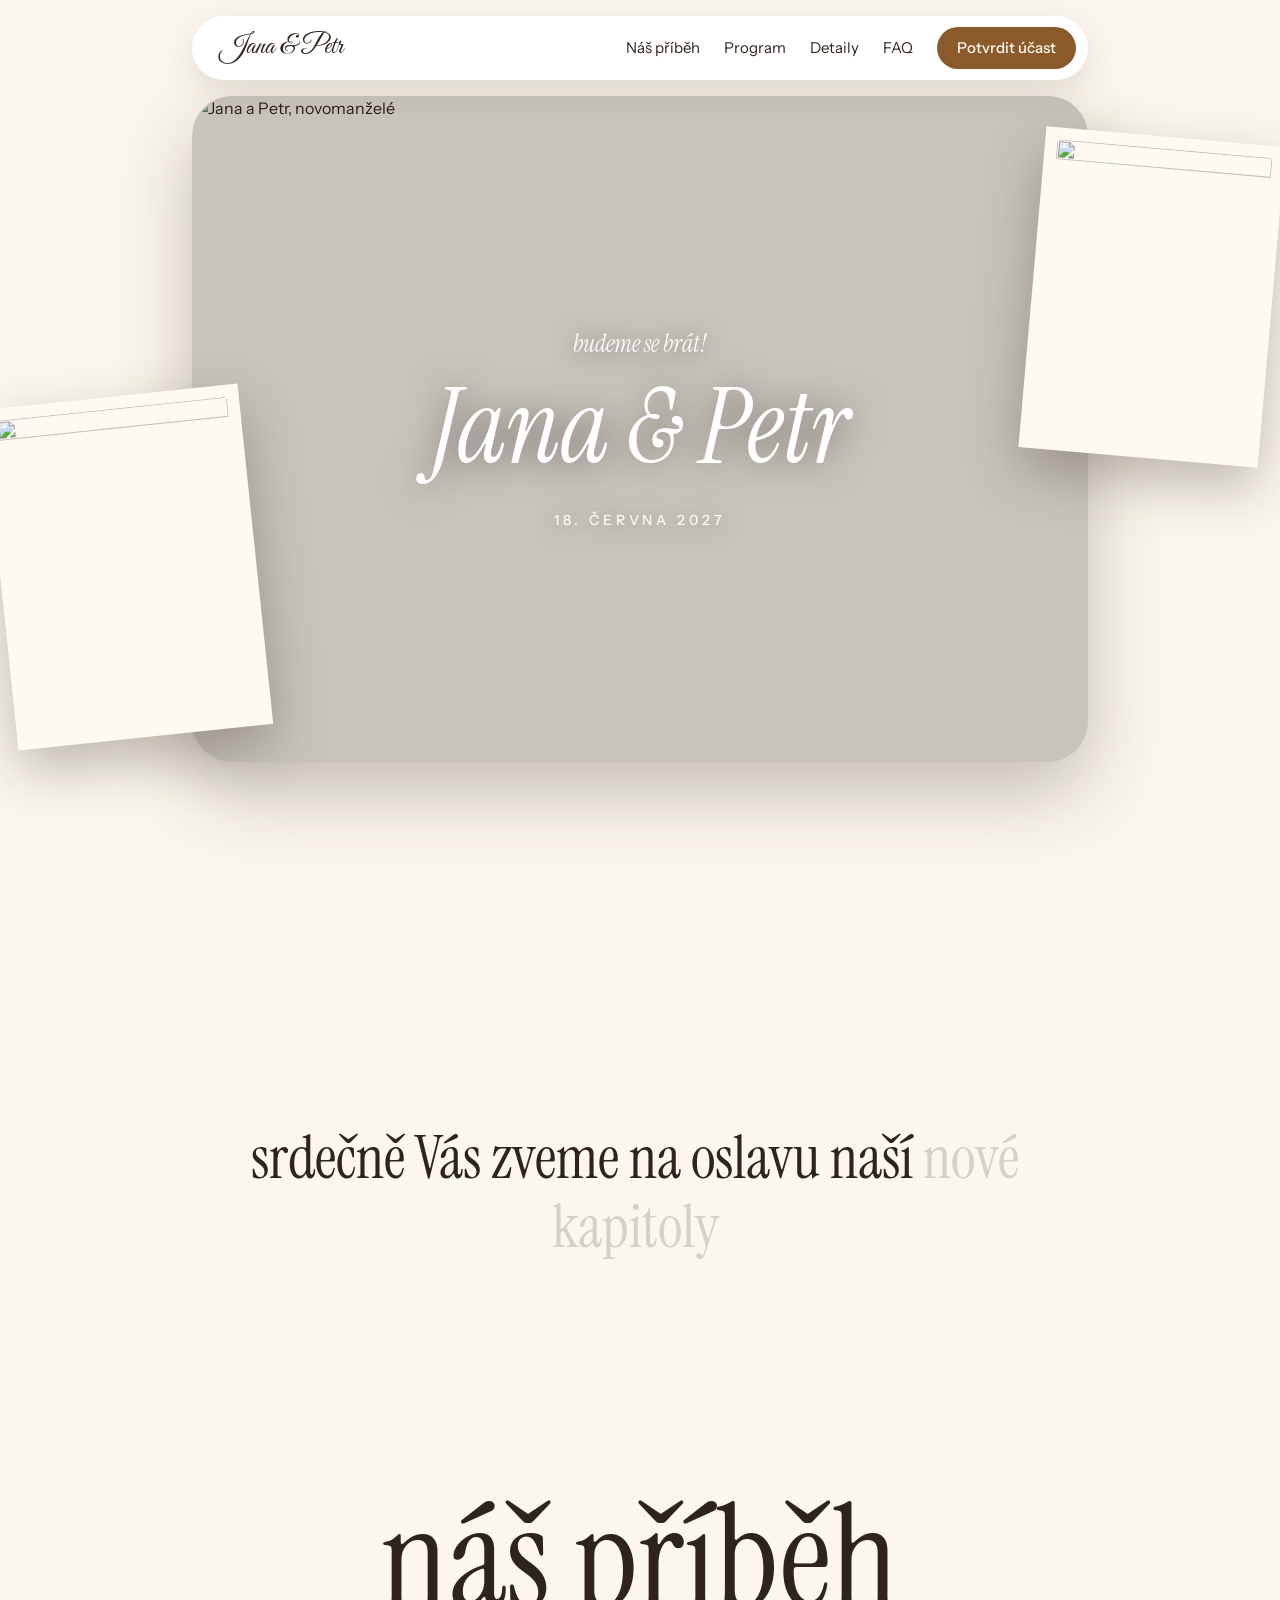
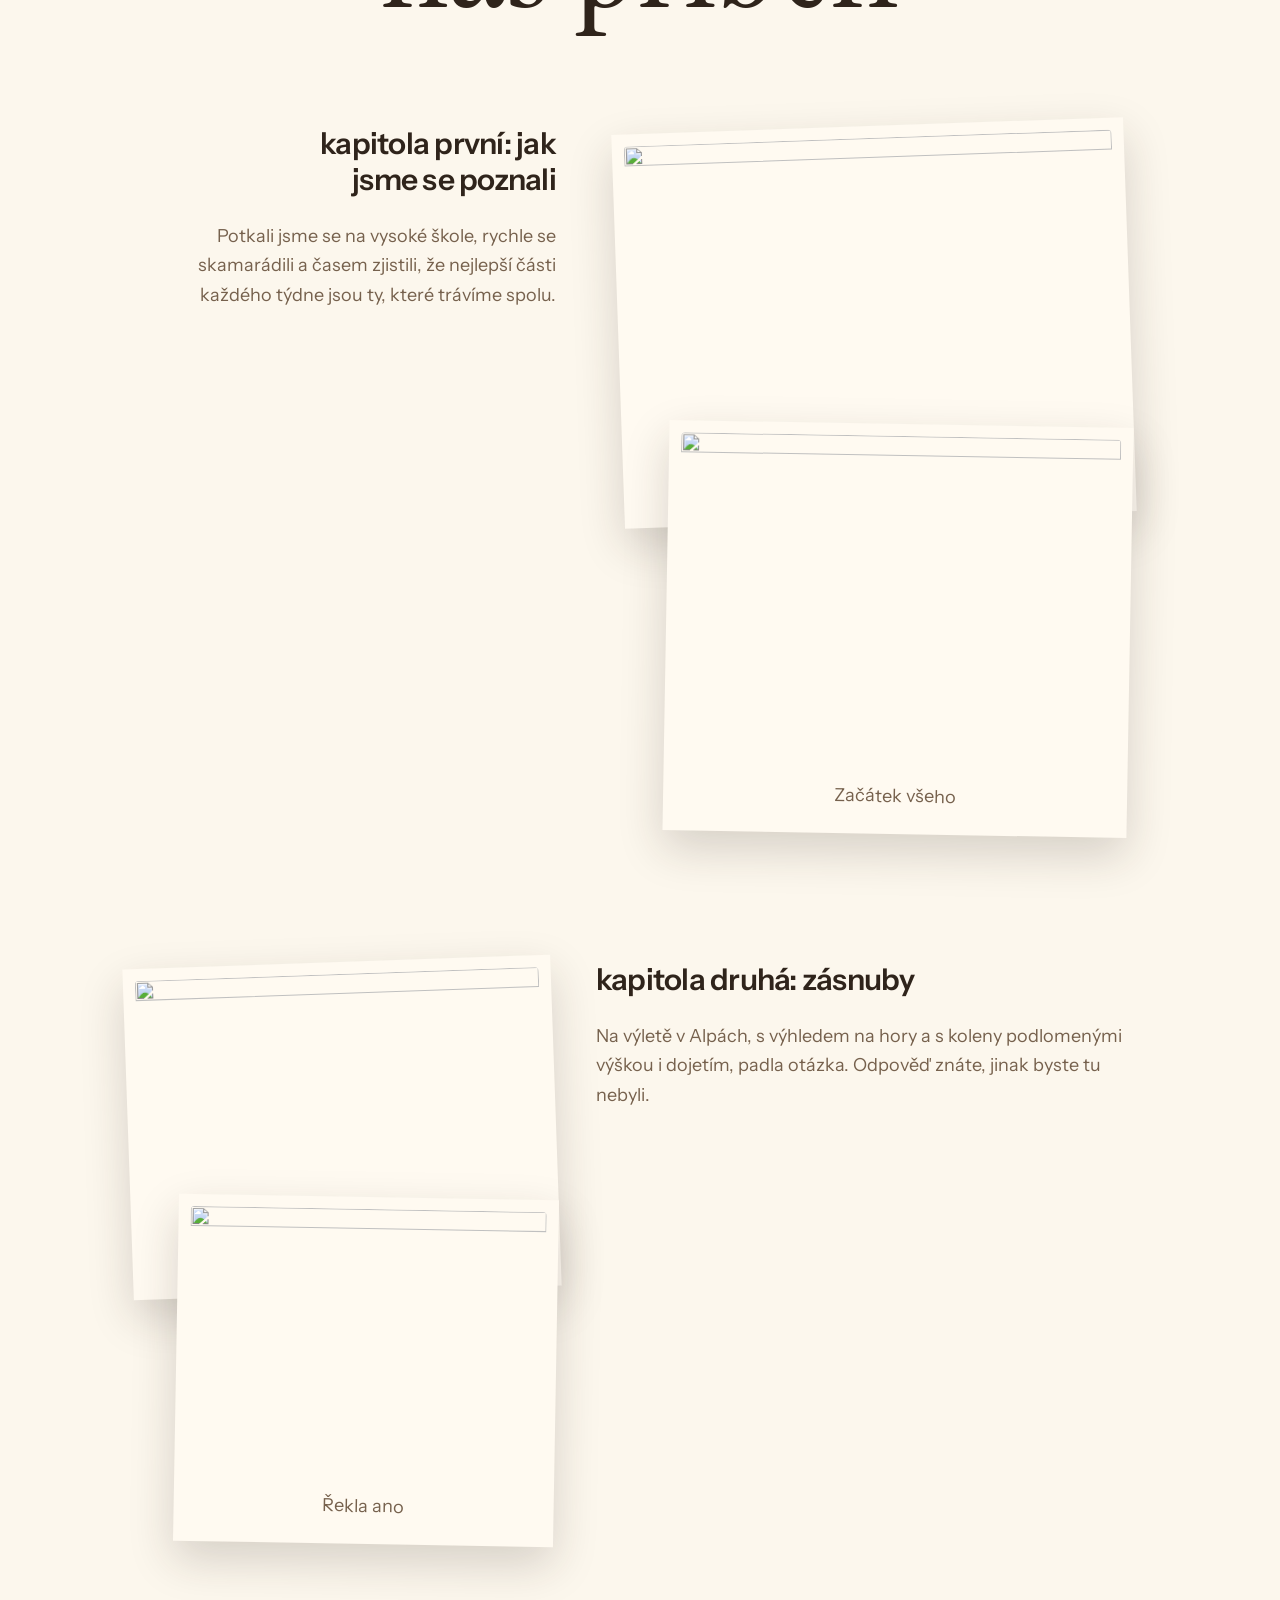
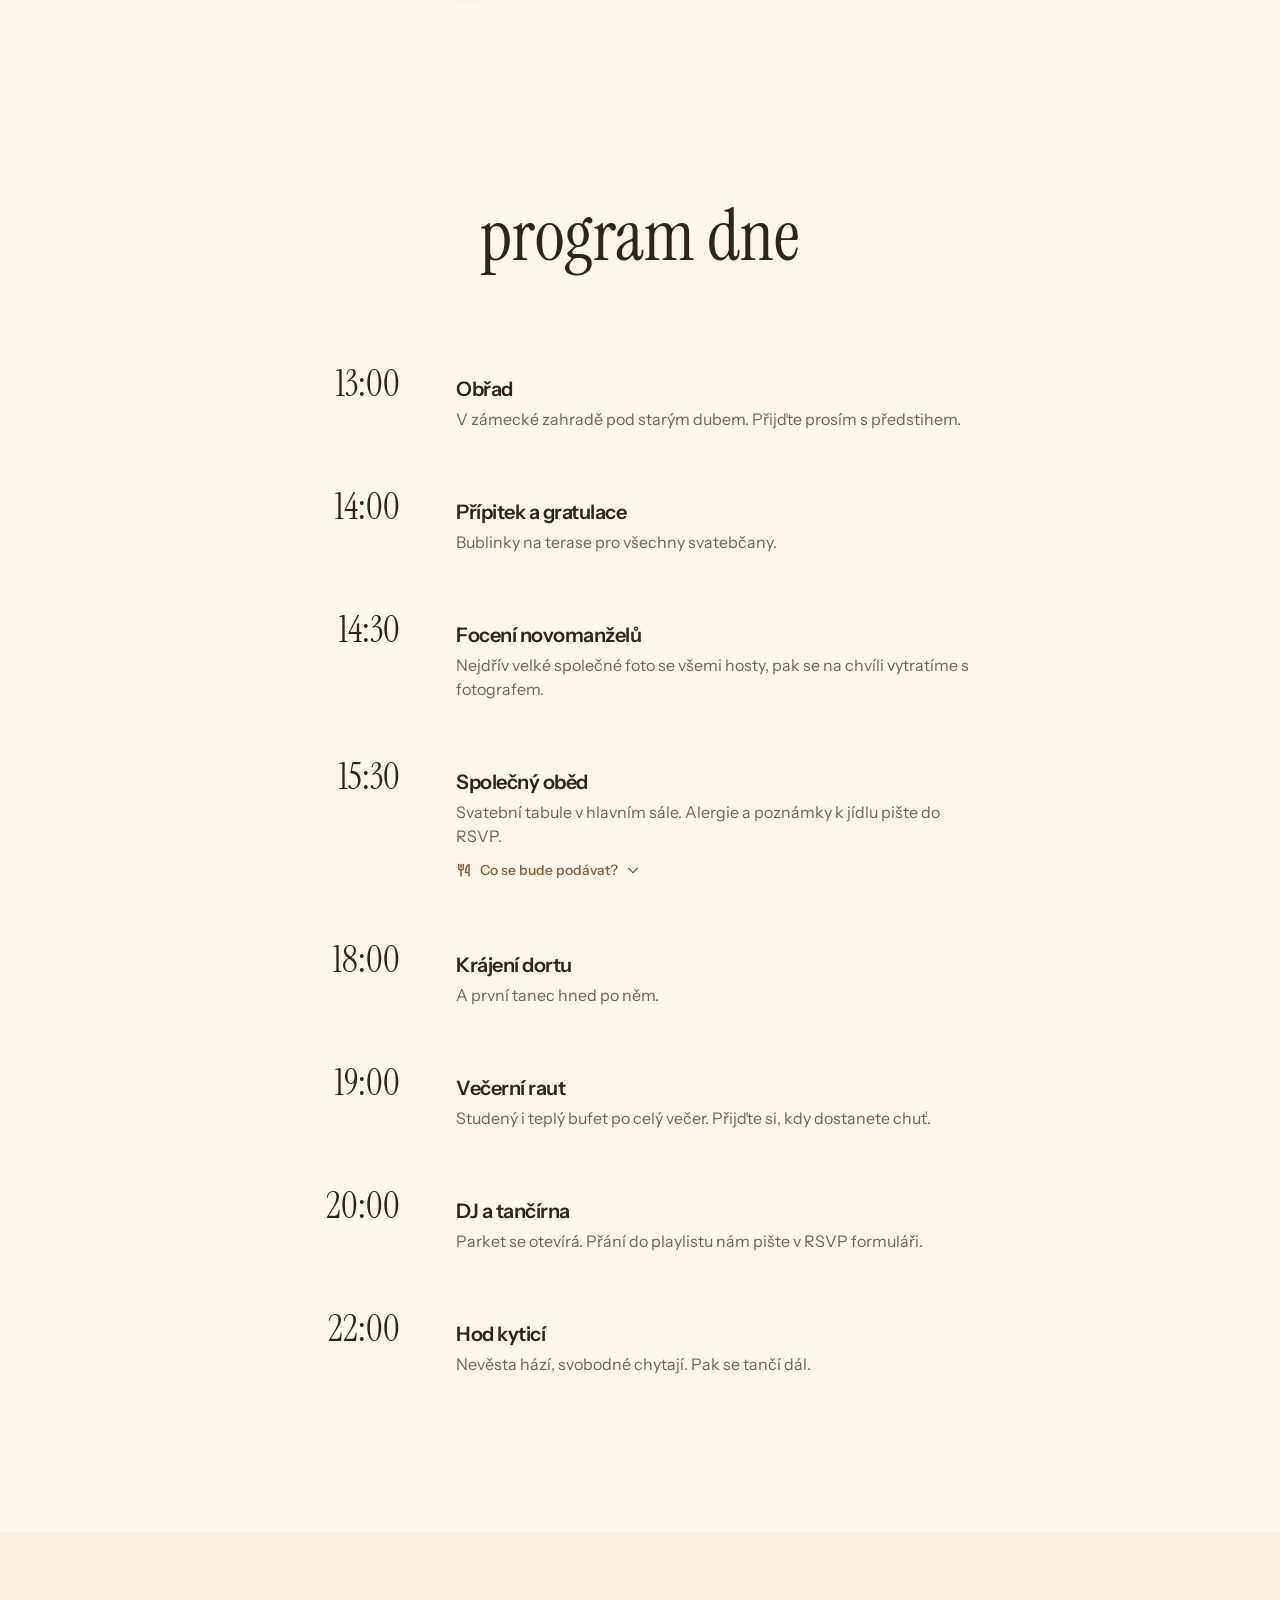
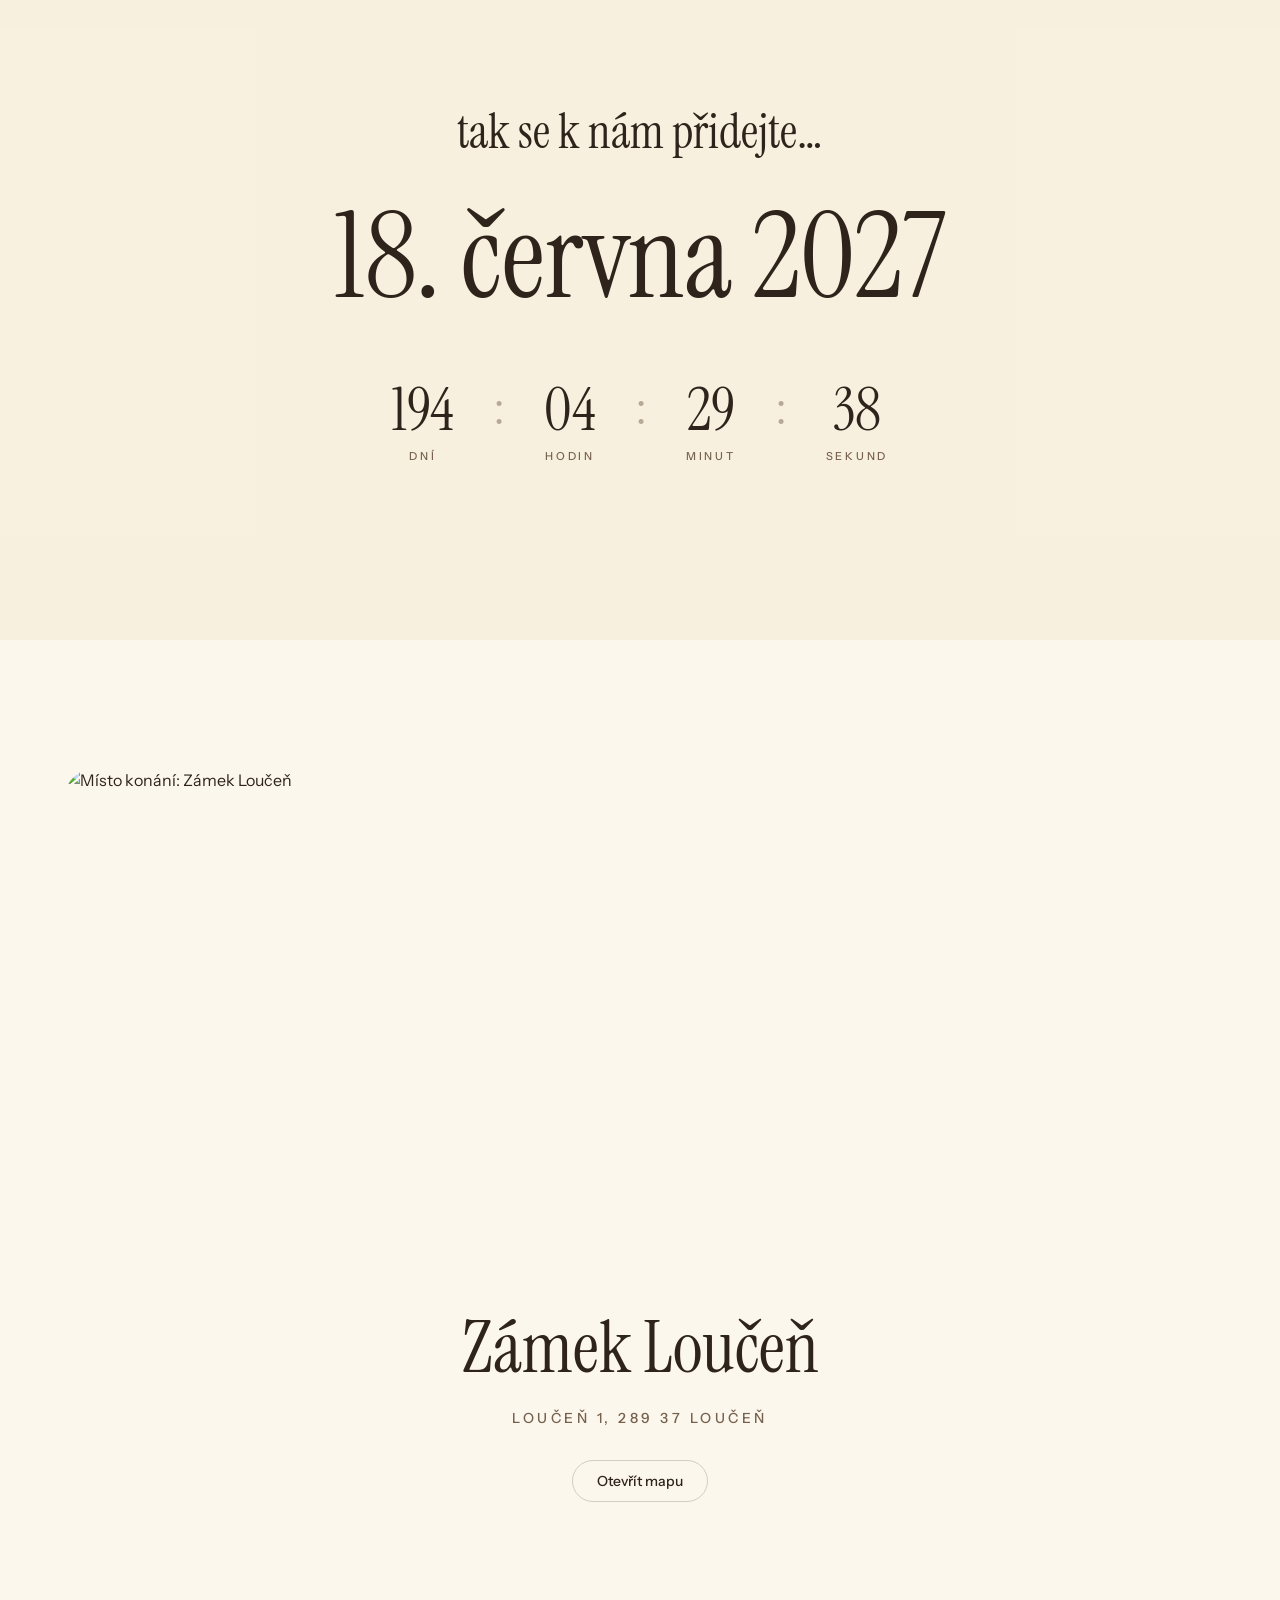
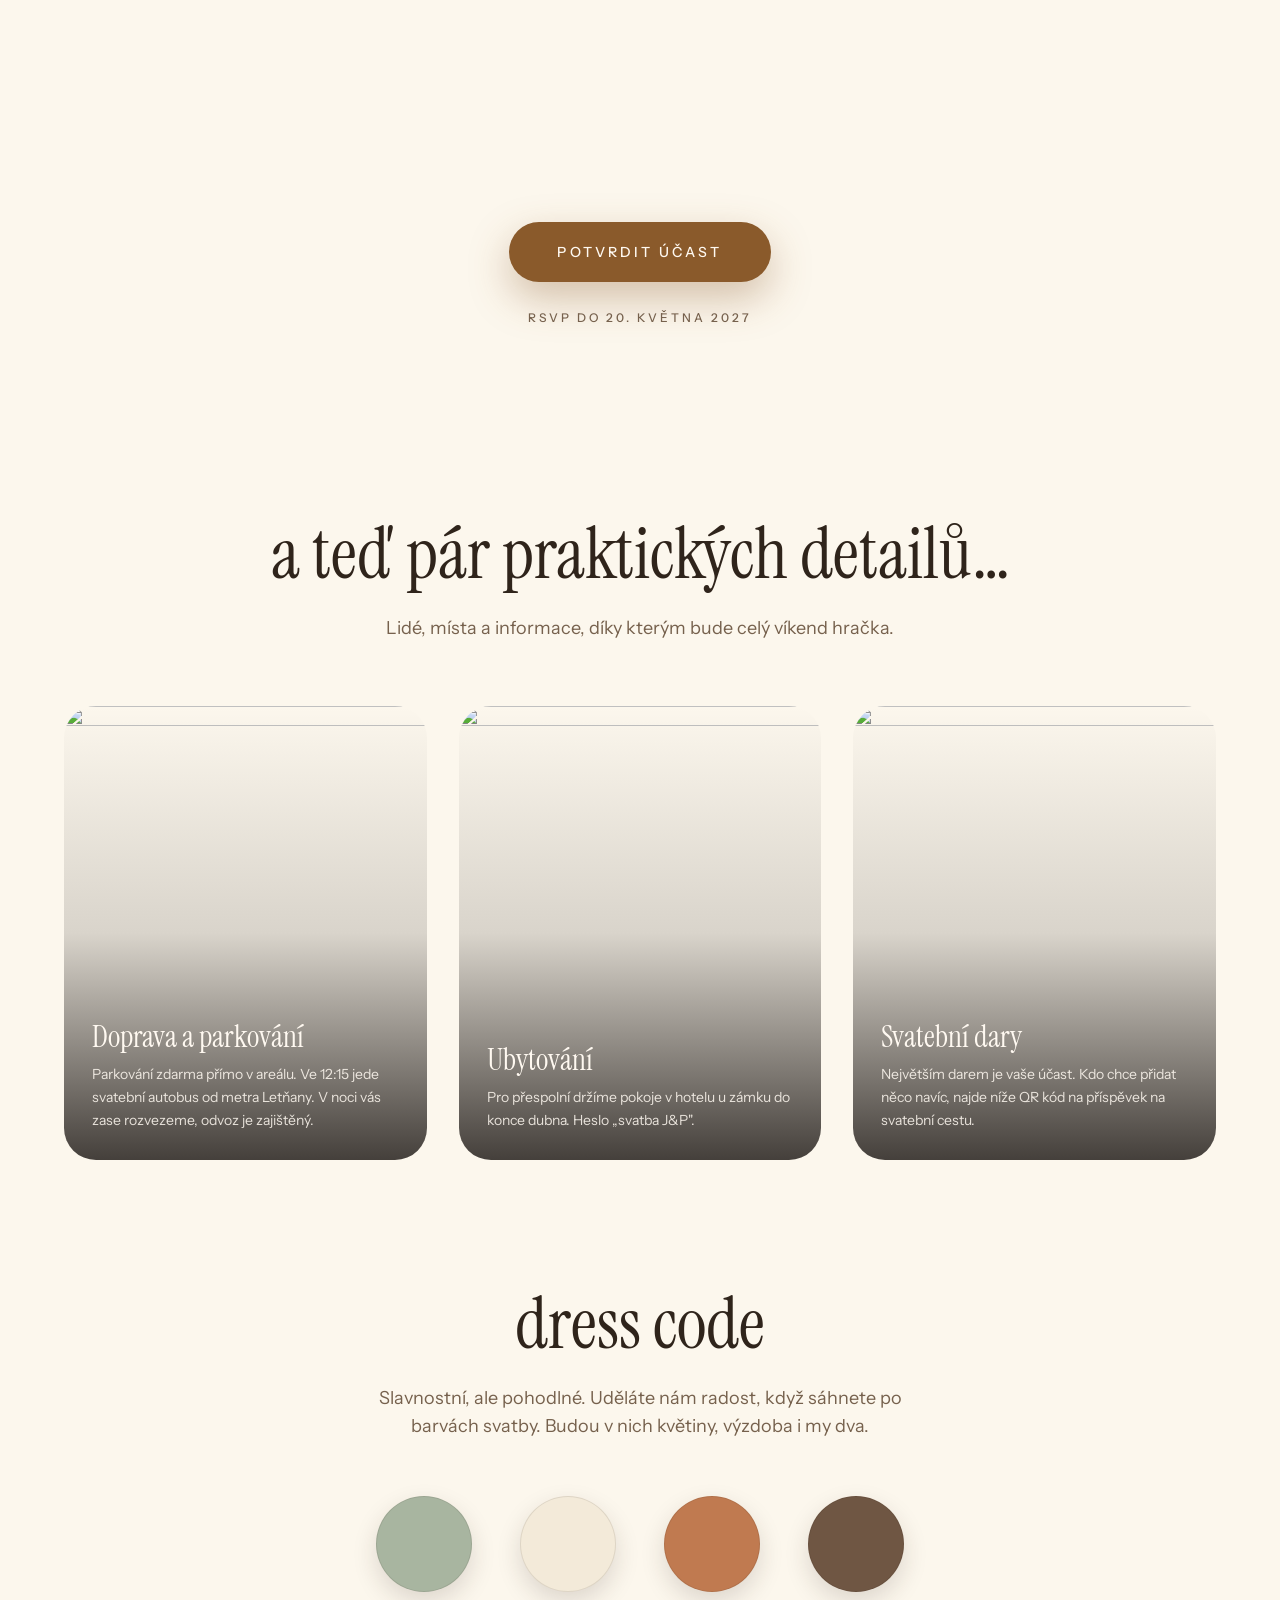
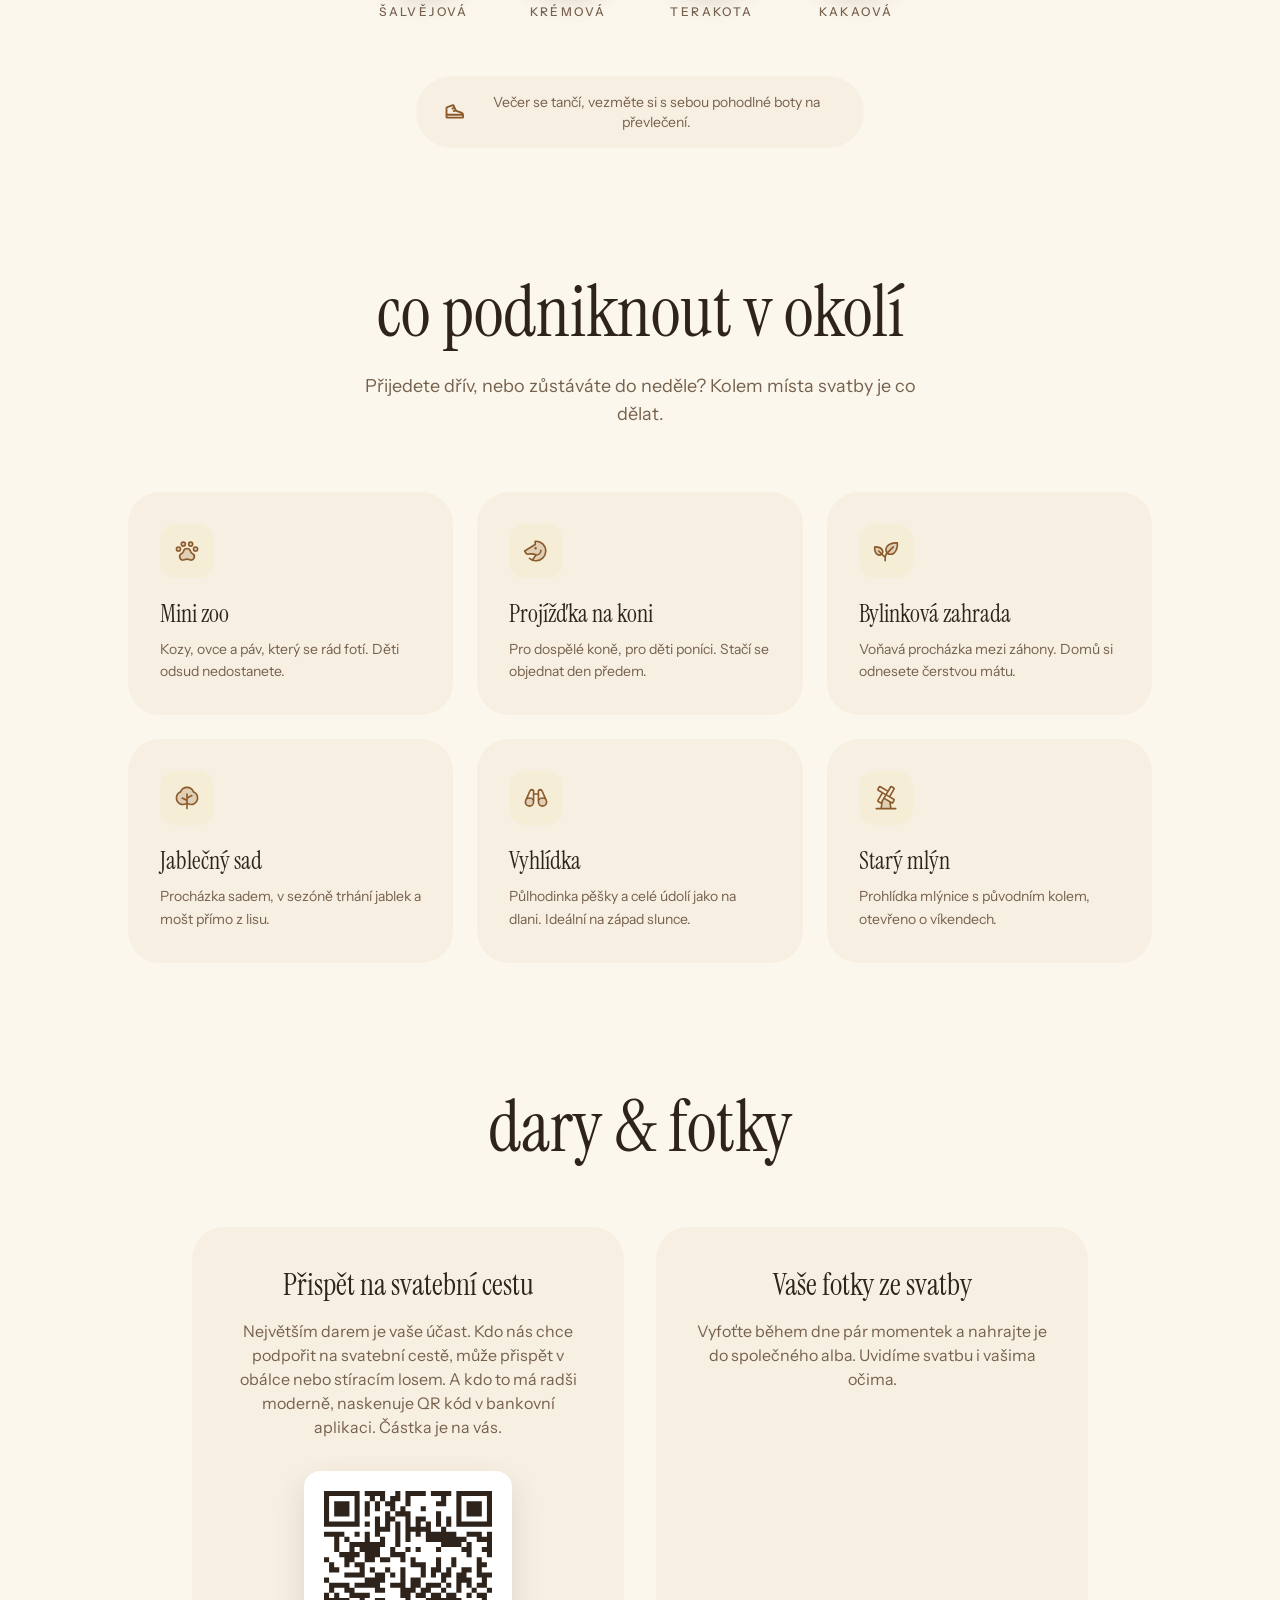
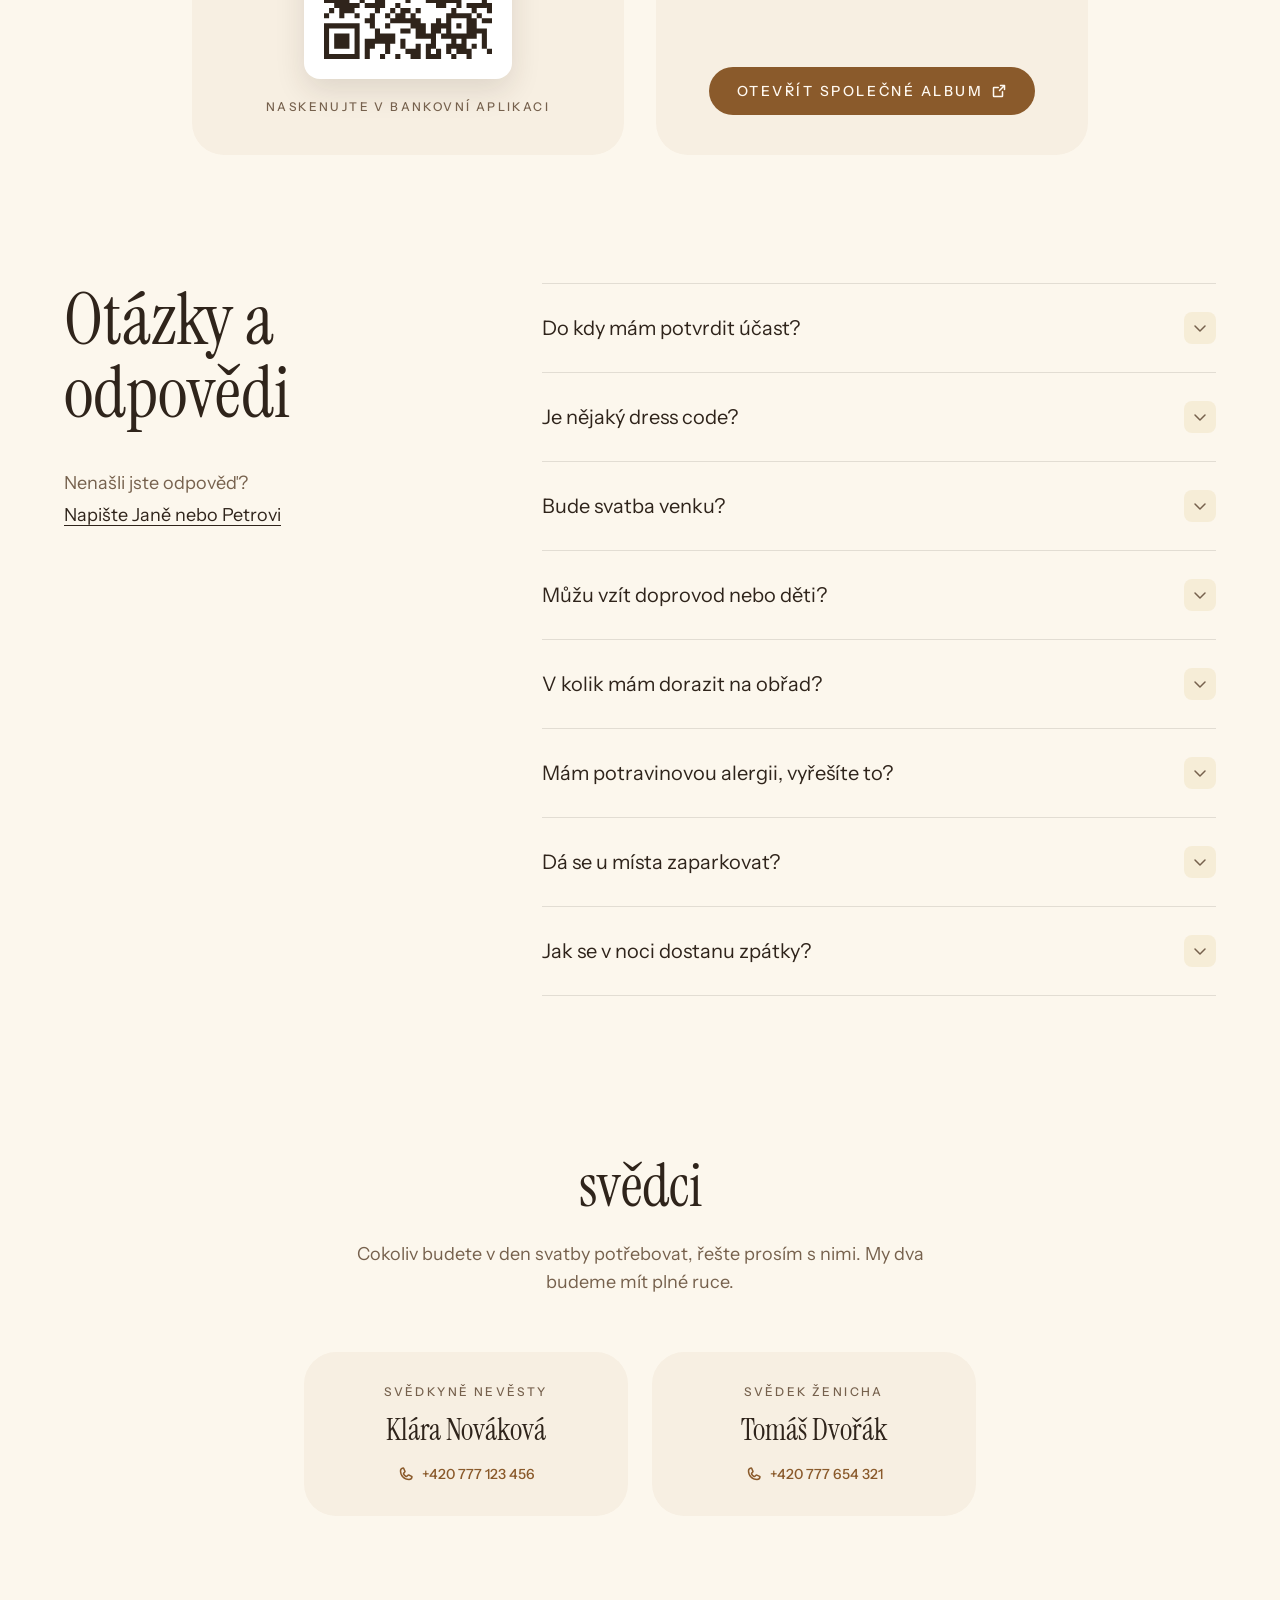
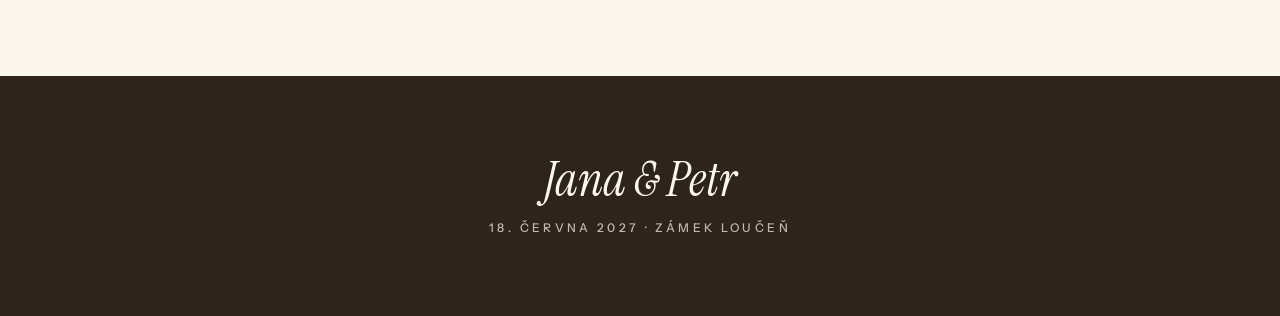
==== commit baf8a43b: "deploy: copy bez pomlček + nová úvodní věta Co-Authored-By: Claude Fable 5 <noreply@anthropic.com>" ====
--- a/index.html
+++ b/index.html
@@ -30,7 +30,7 @@
     <meta name="twitter:image:alt" content="Jana a Petr, novomanželé na louce za západu slunce" />
 
     <meta name="theme-color" content="#fcf7ed" />
-    <script type="module" crossorigin src="./assets/index-jD4bqdzB.js"></script>
+    <script type="module" crossorigin src="./assets/index-D5tr_oZk.js"></script>
     <link rel="stylesheet" crossorigin href="./assets/index-YP5-GBqr.css">
   </head>
   <body>
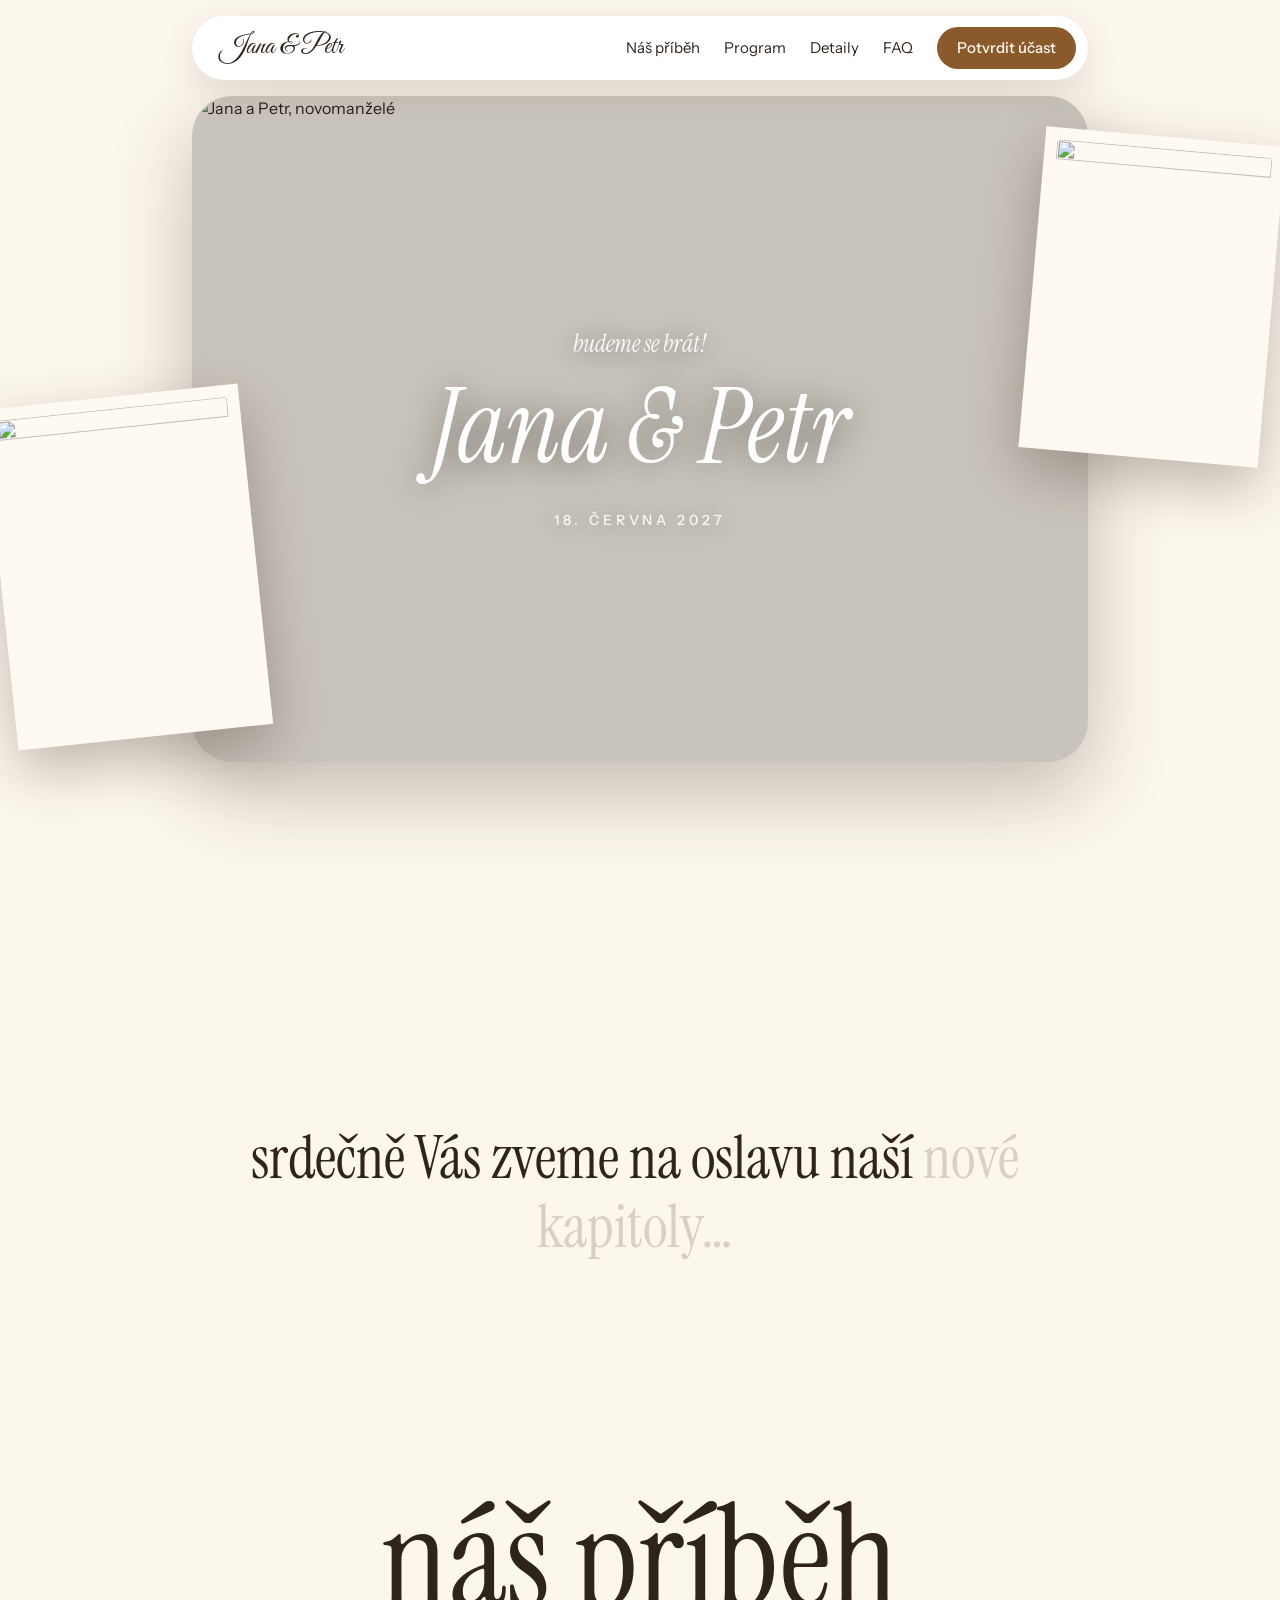
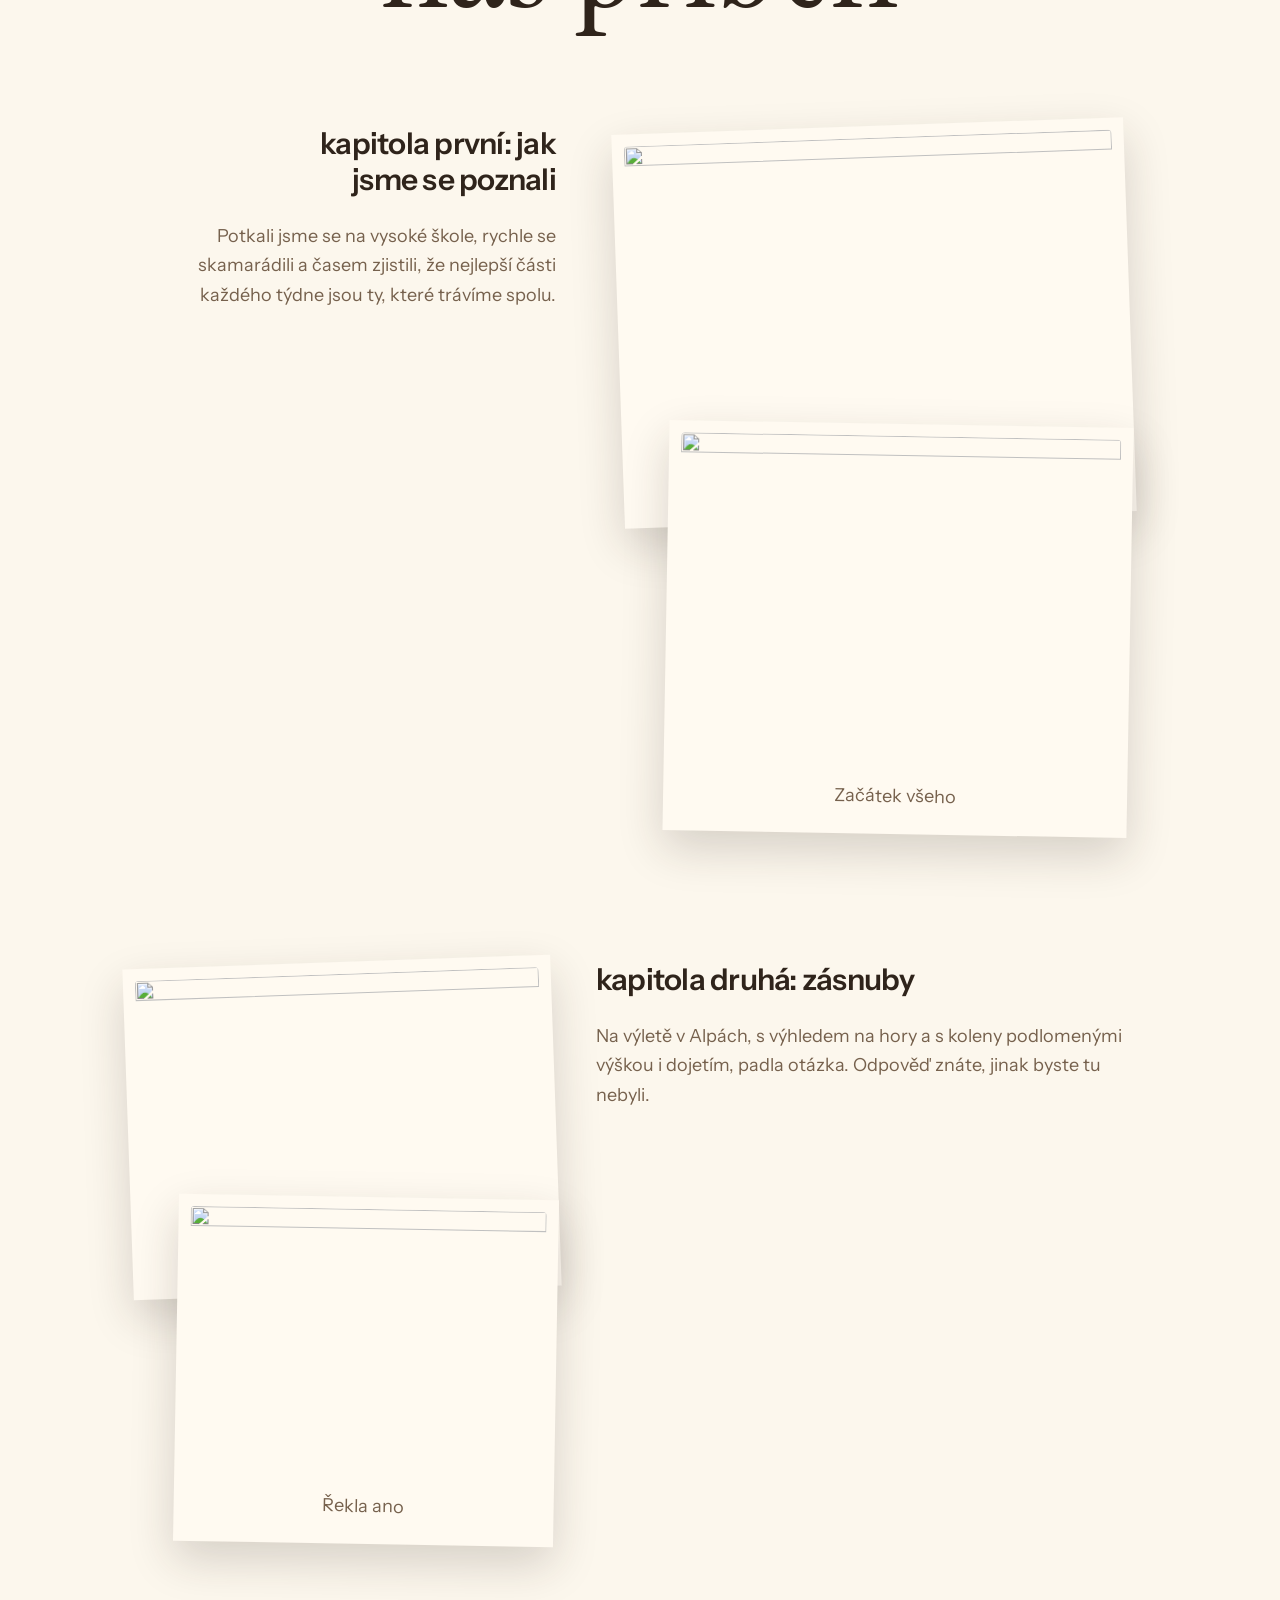
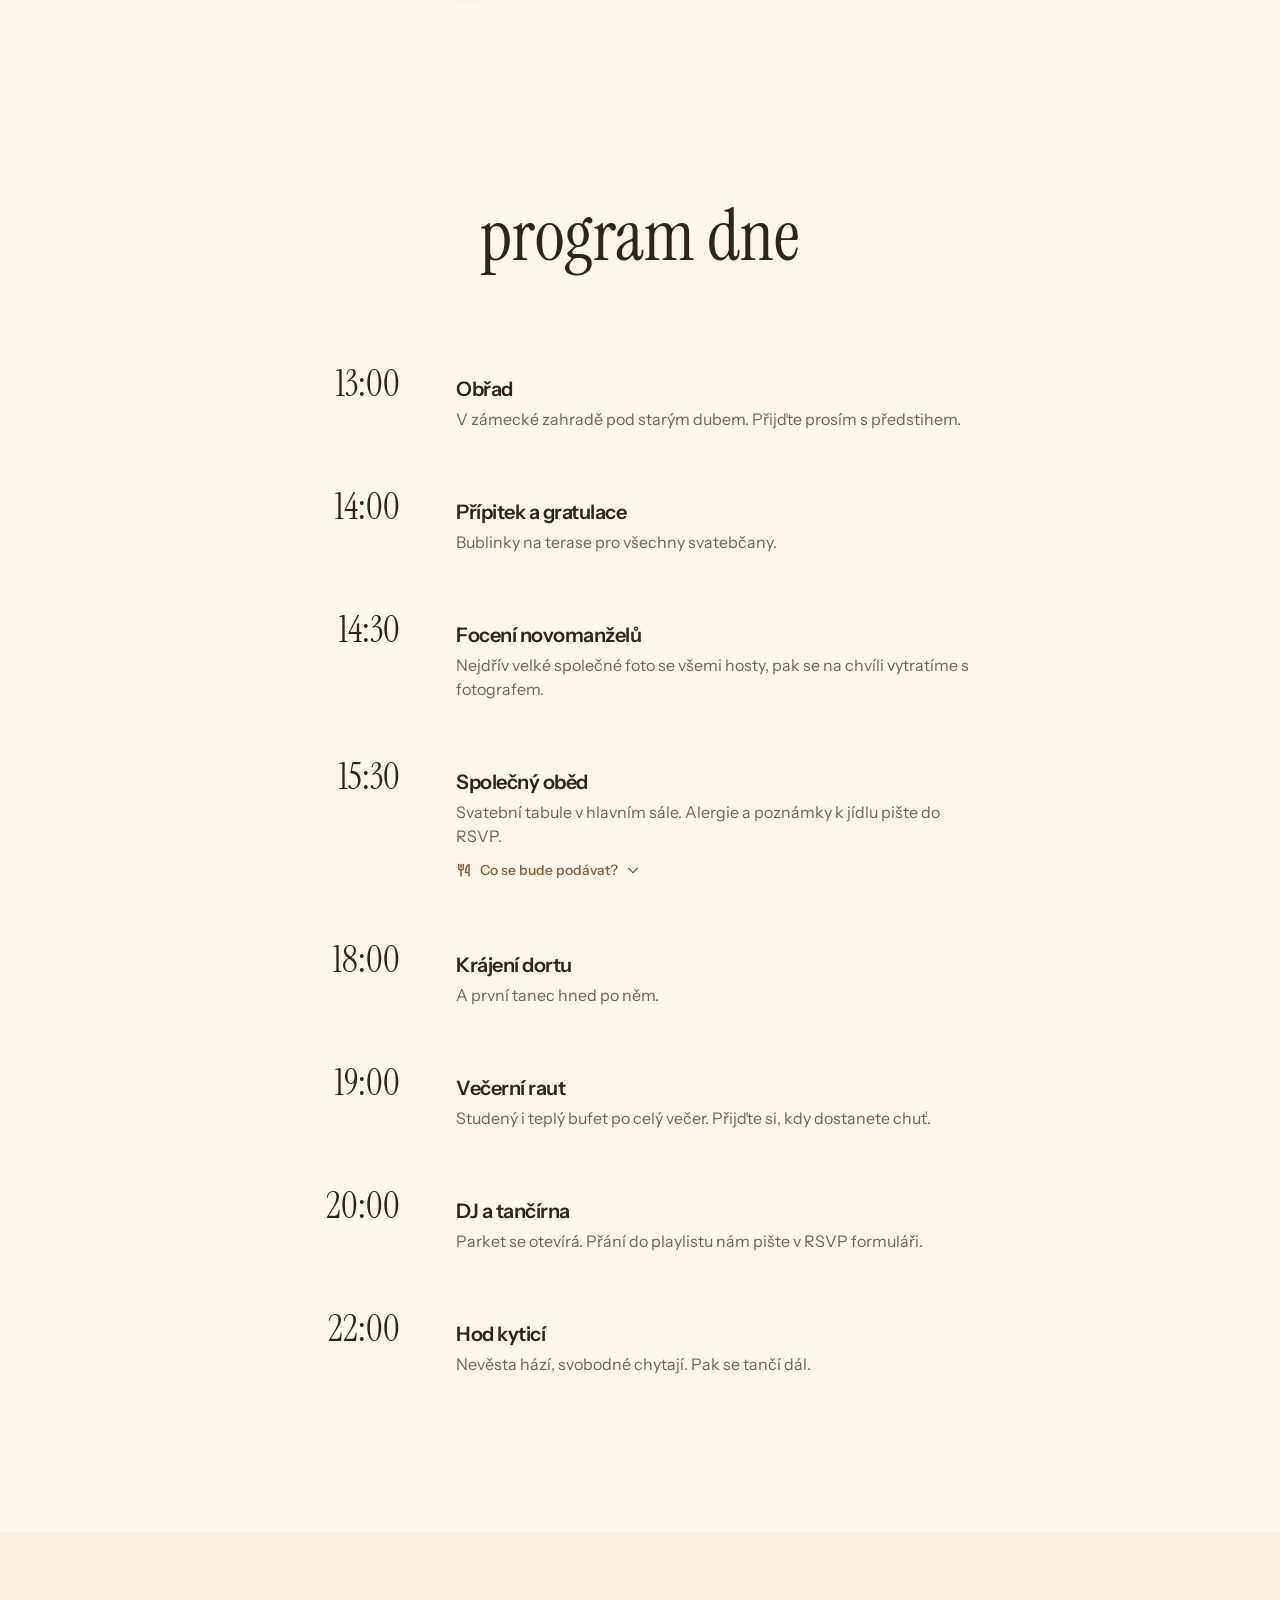
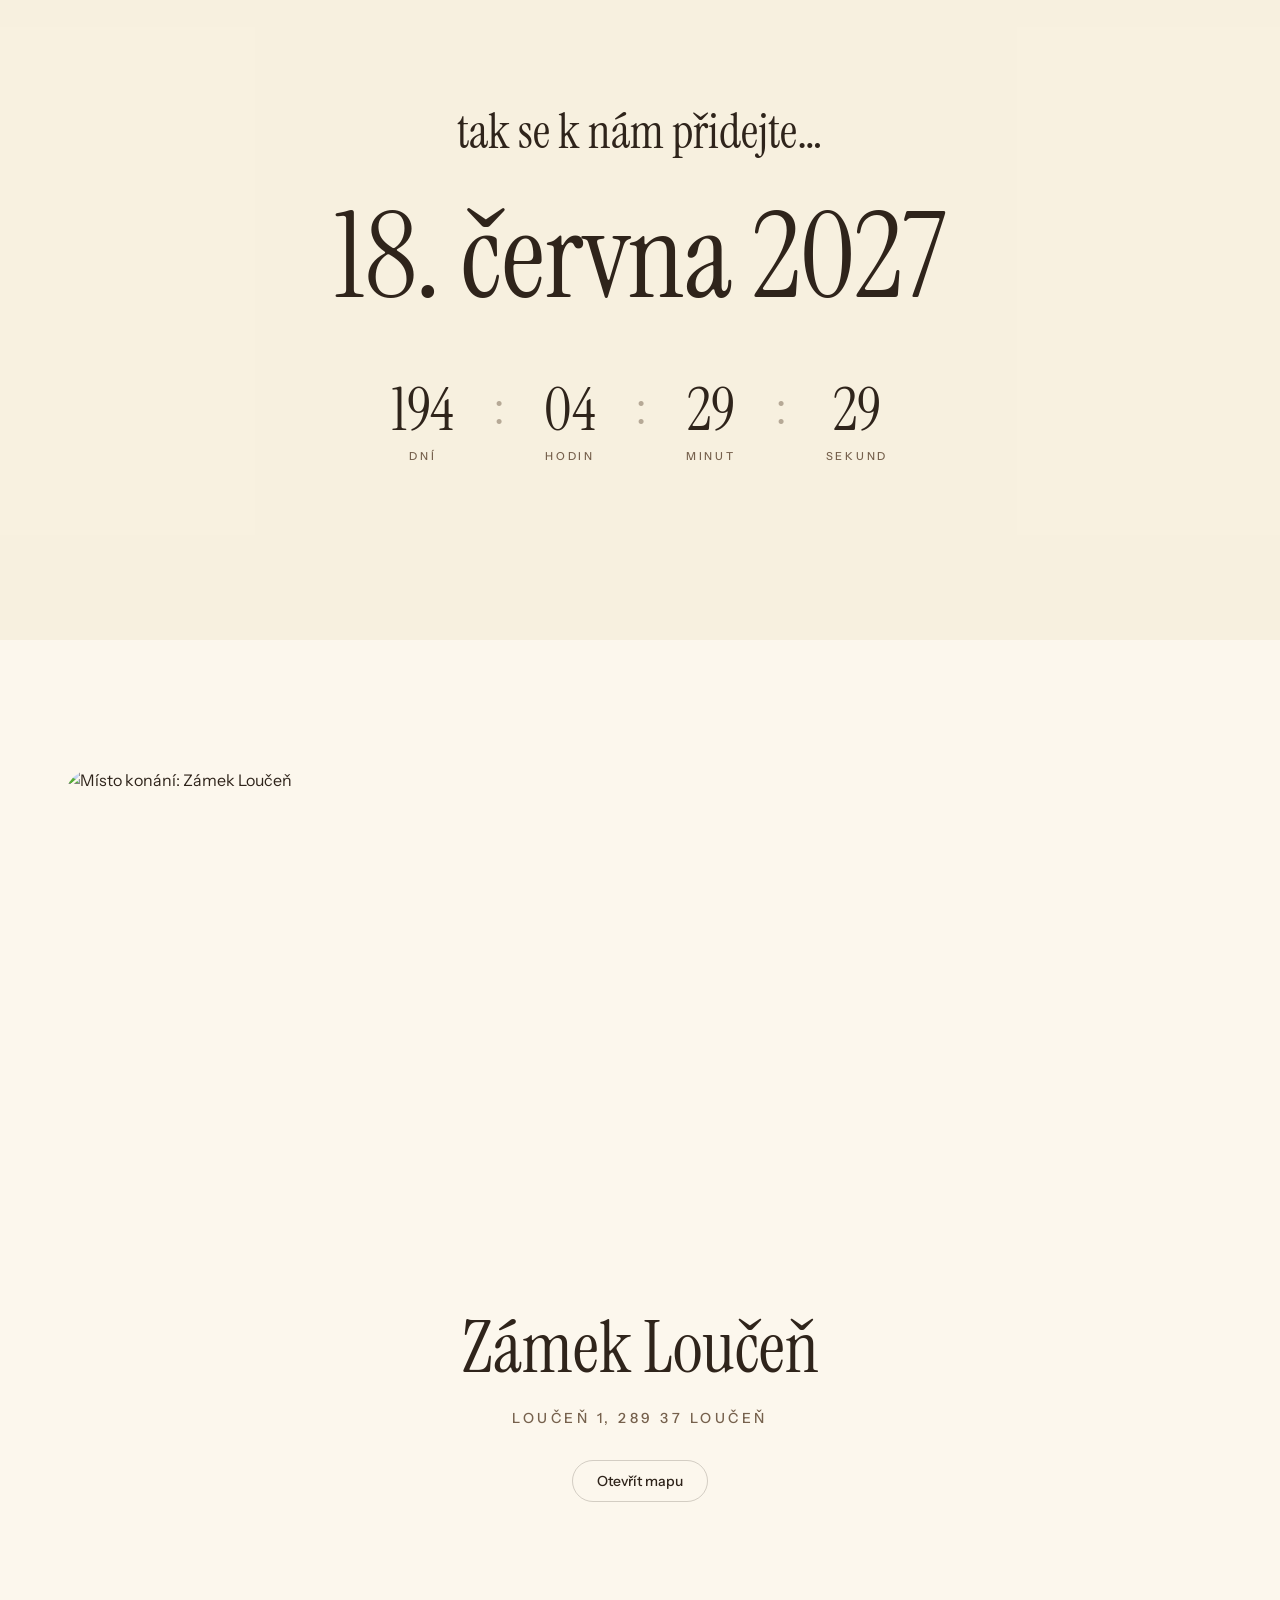
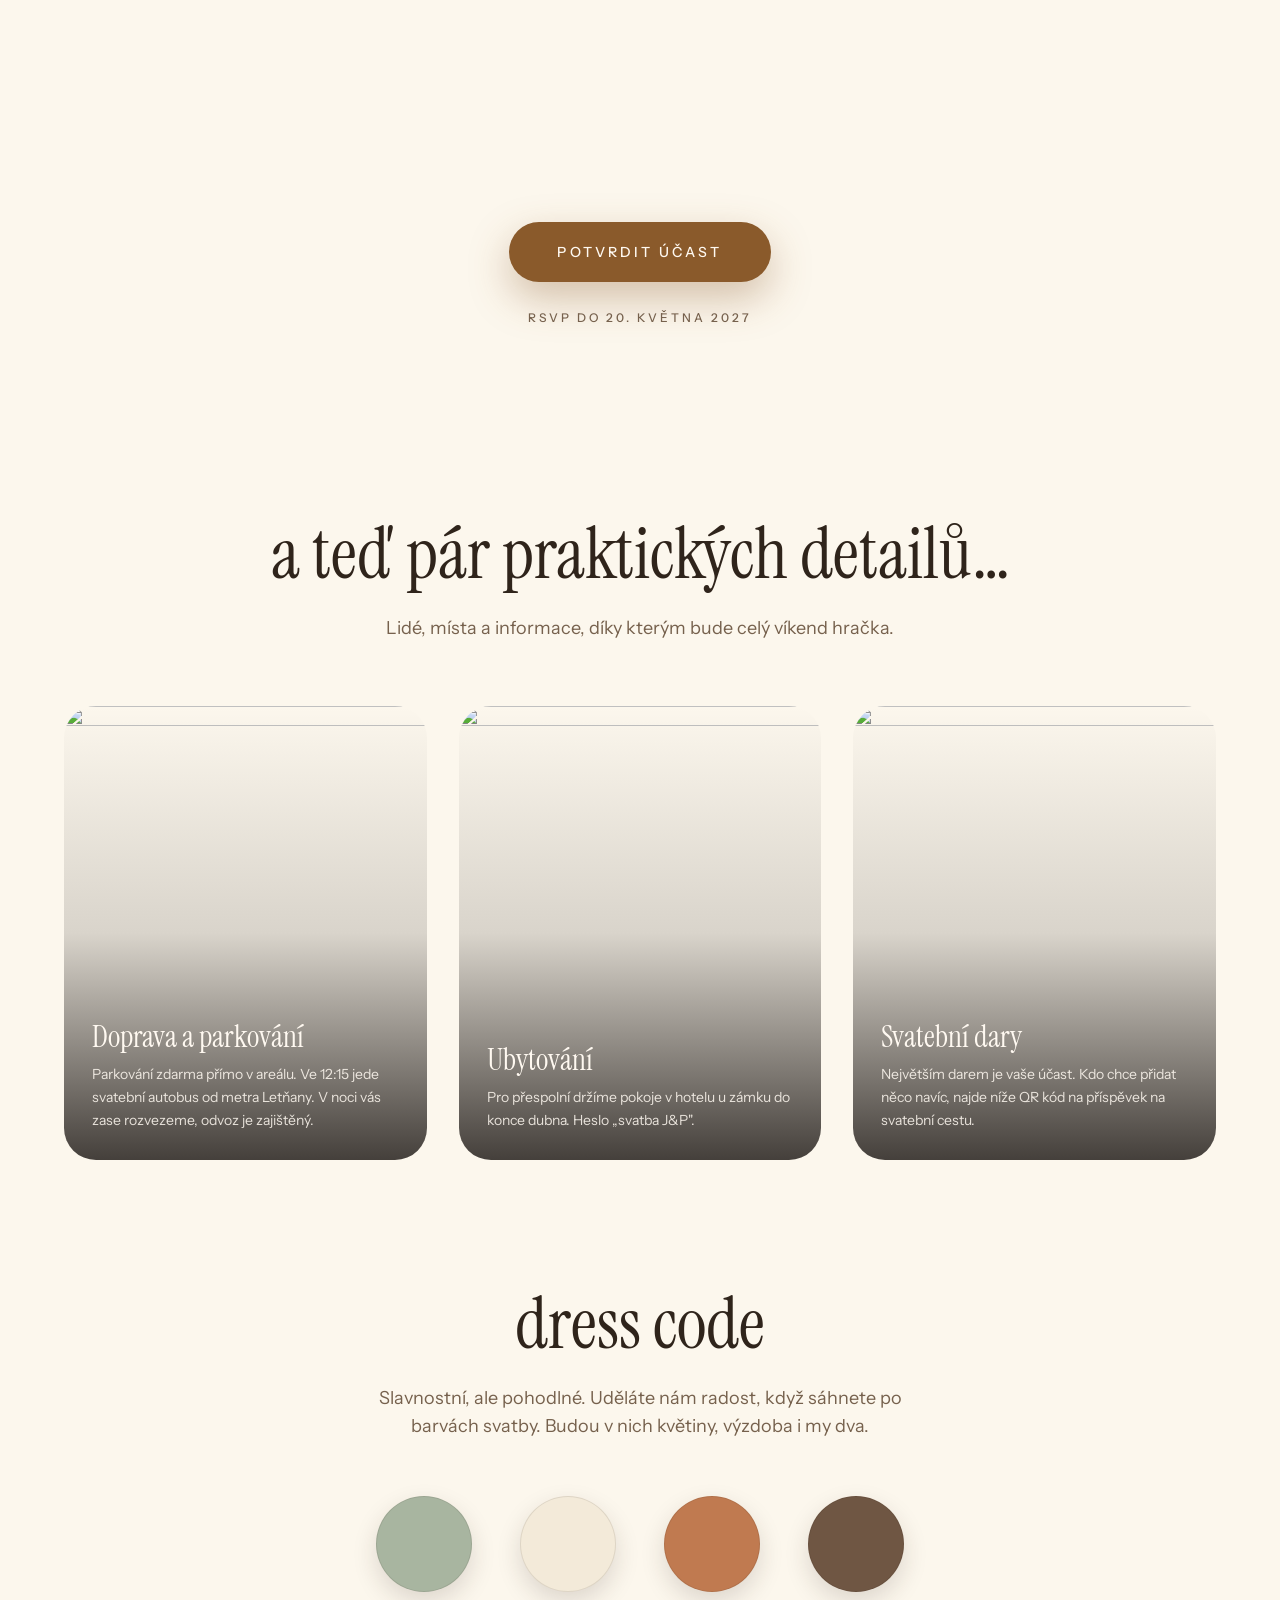
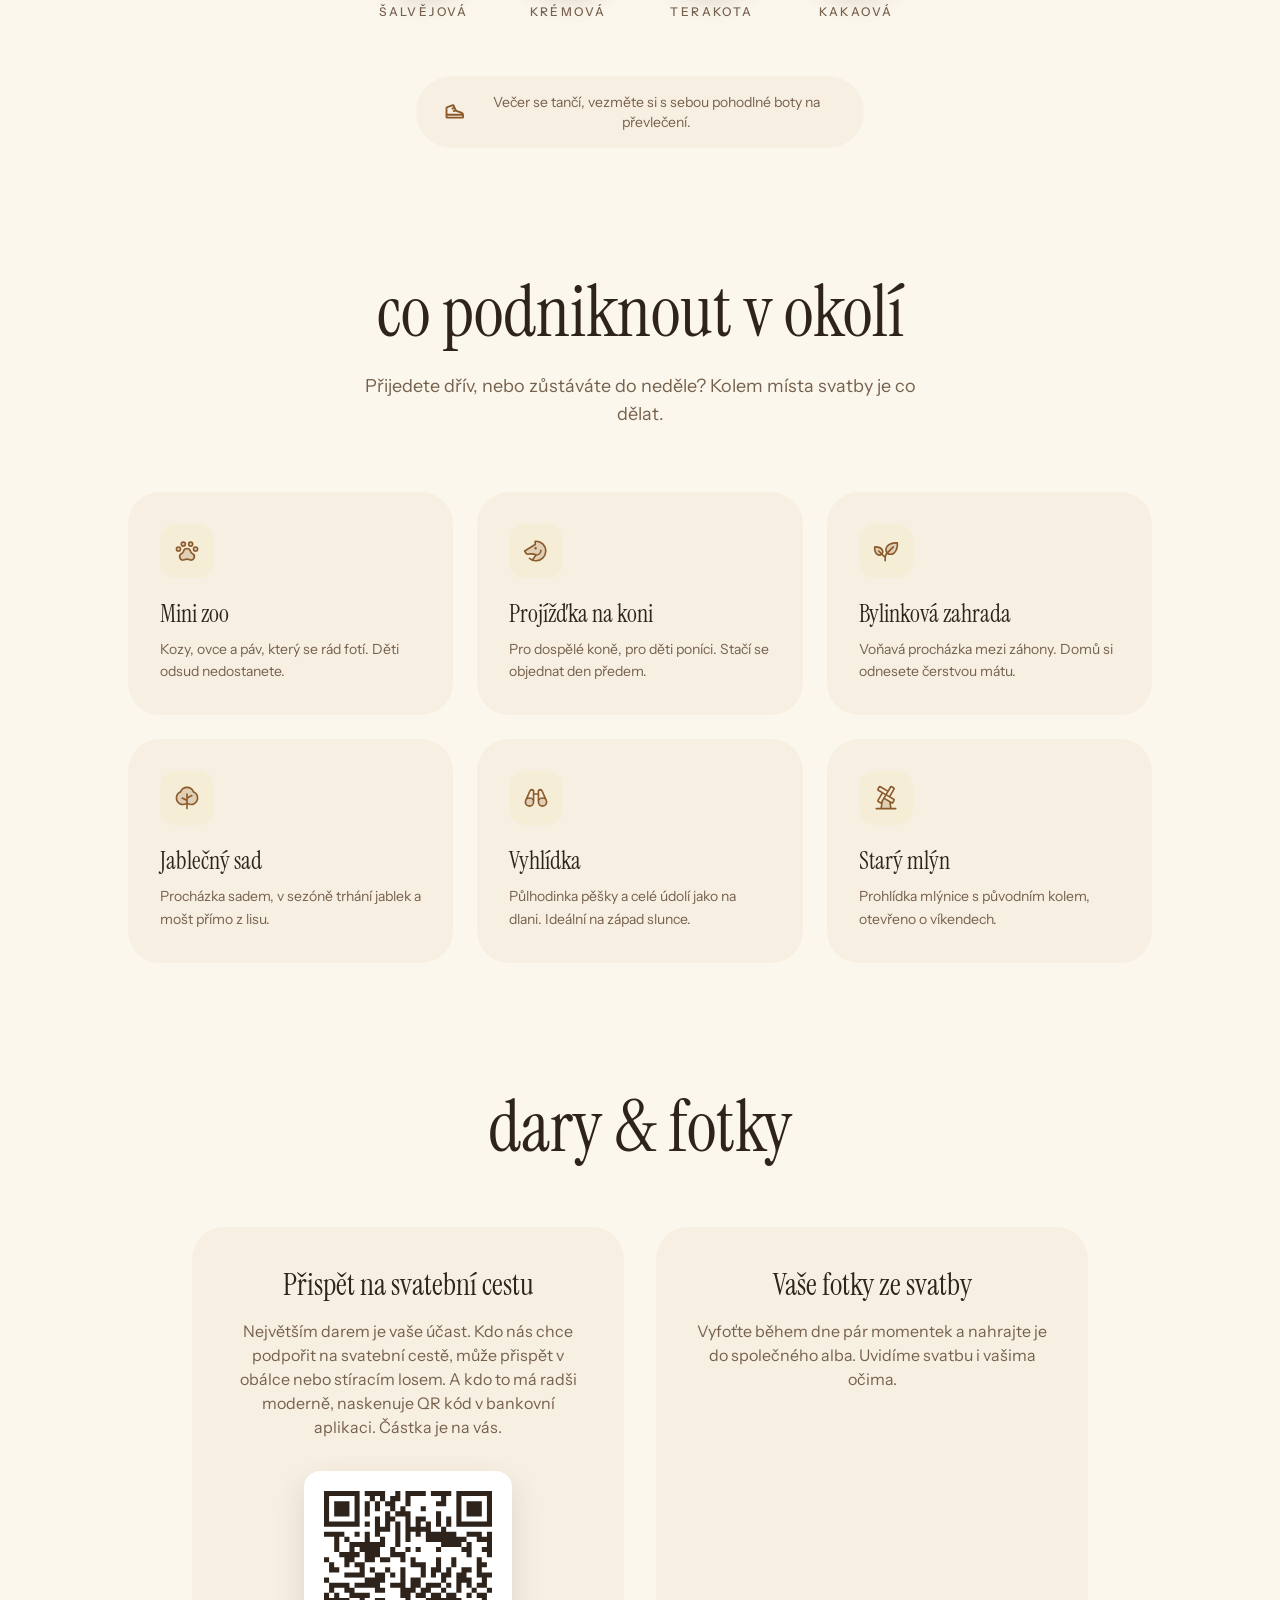
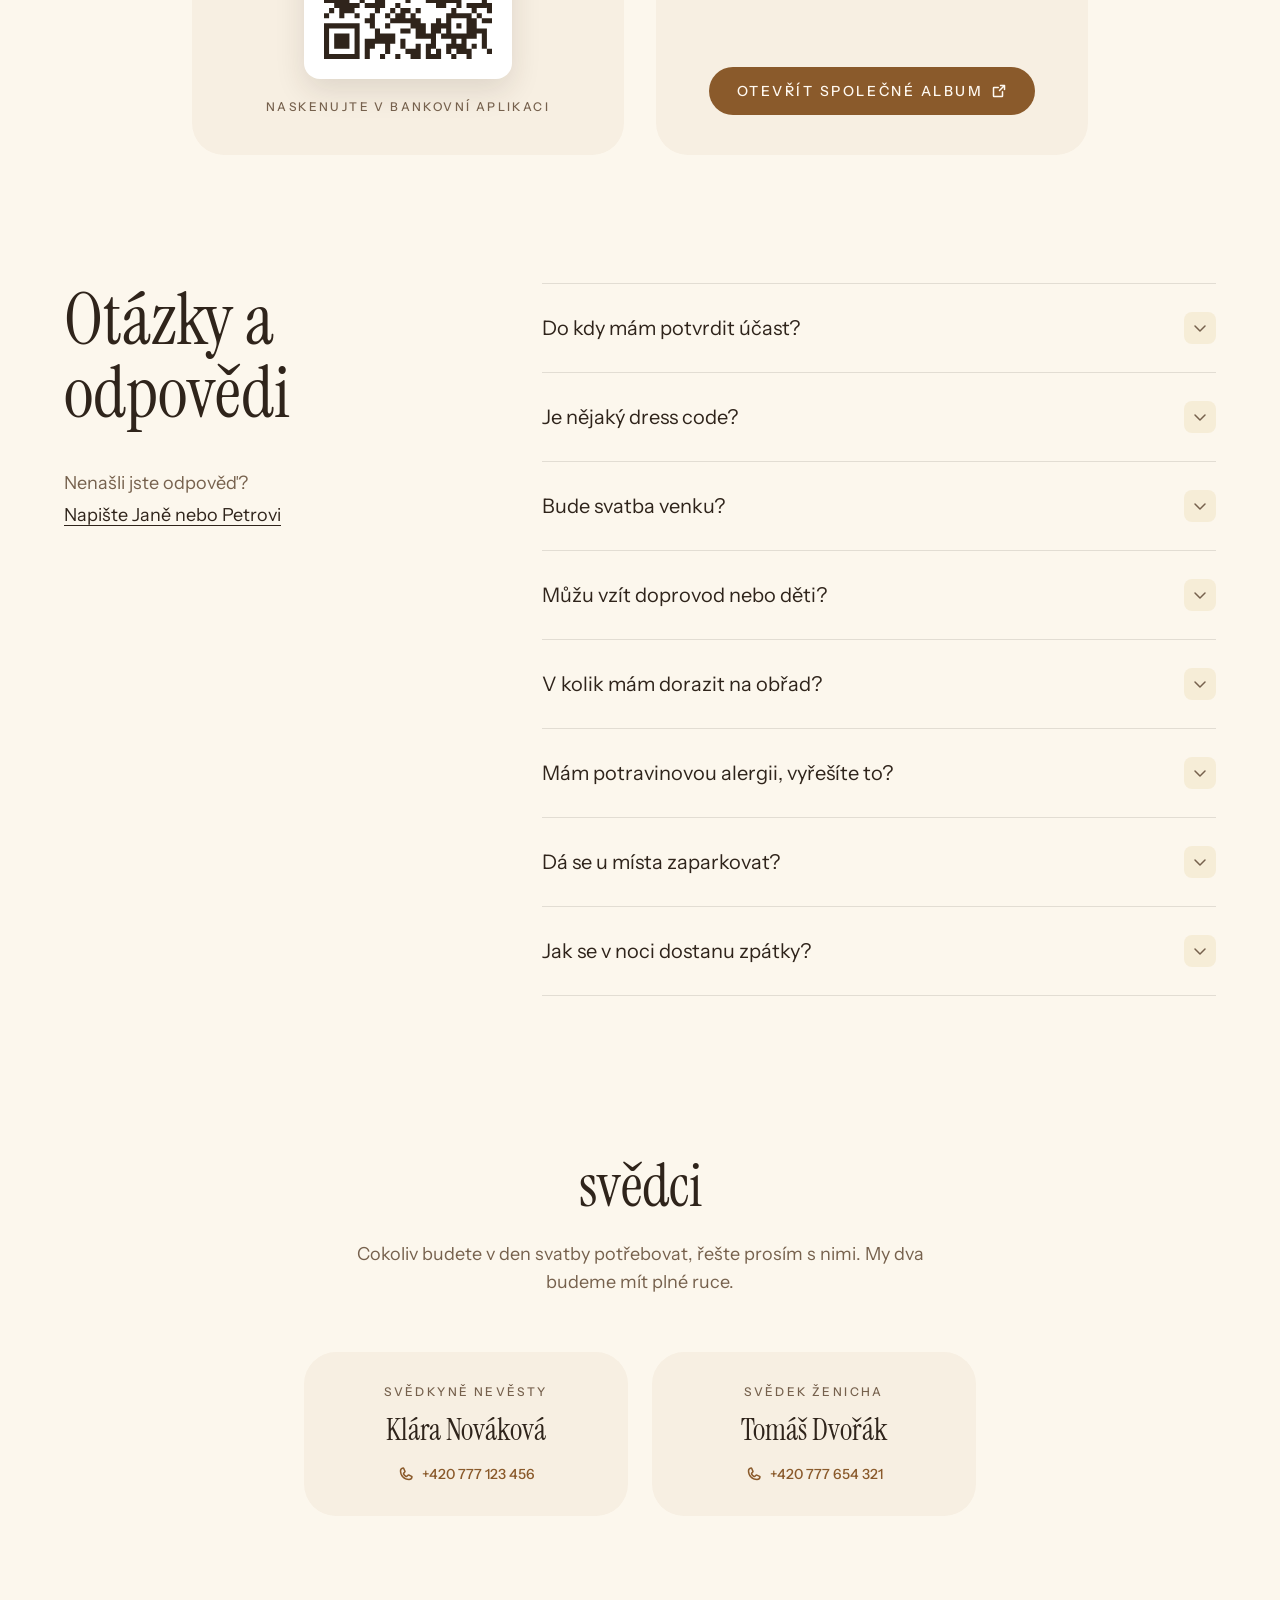
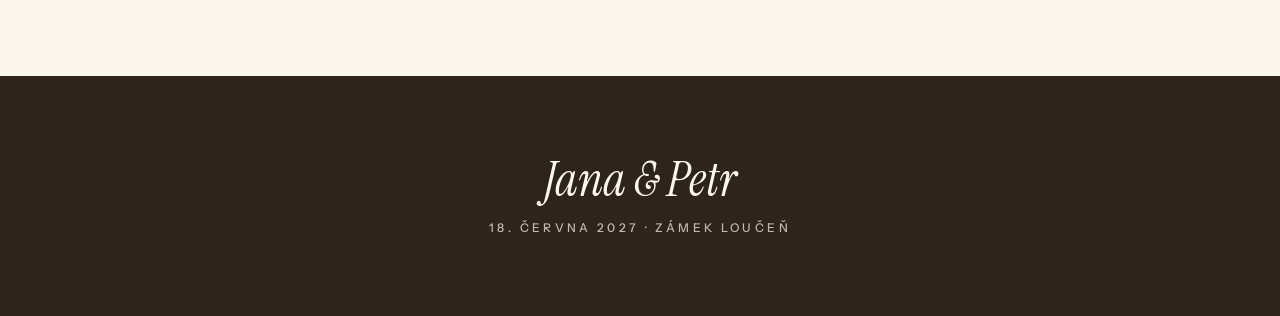
==== commit a3efcc63: "deploy: trojtečka za úvodní větou Co-Authored-By: Claude Fable 5 <noreply@anthropic.com>" ====
--- a/index.html
+++ b/index.html
@@ -30,7 +30,7 @@
     <meta name="twitter:image:alt" content="Jana a Petr, novomanželé na louce za západu slunce" />
 
     <meta name="theme-color" content="#fcf7ed" />
-    <script type="module" crossorigin src="./assets/index-D5tr_oZk.js"></script>
+    <script type="module" crossorigin src="./assets/index-D54sfm6T.js"></script>
     <link rel="stylesheet" crossorigin href="./assets/index-YP5-GBqr.css">
   </head>
   <body>
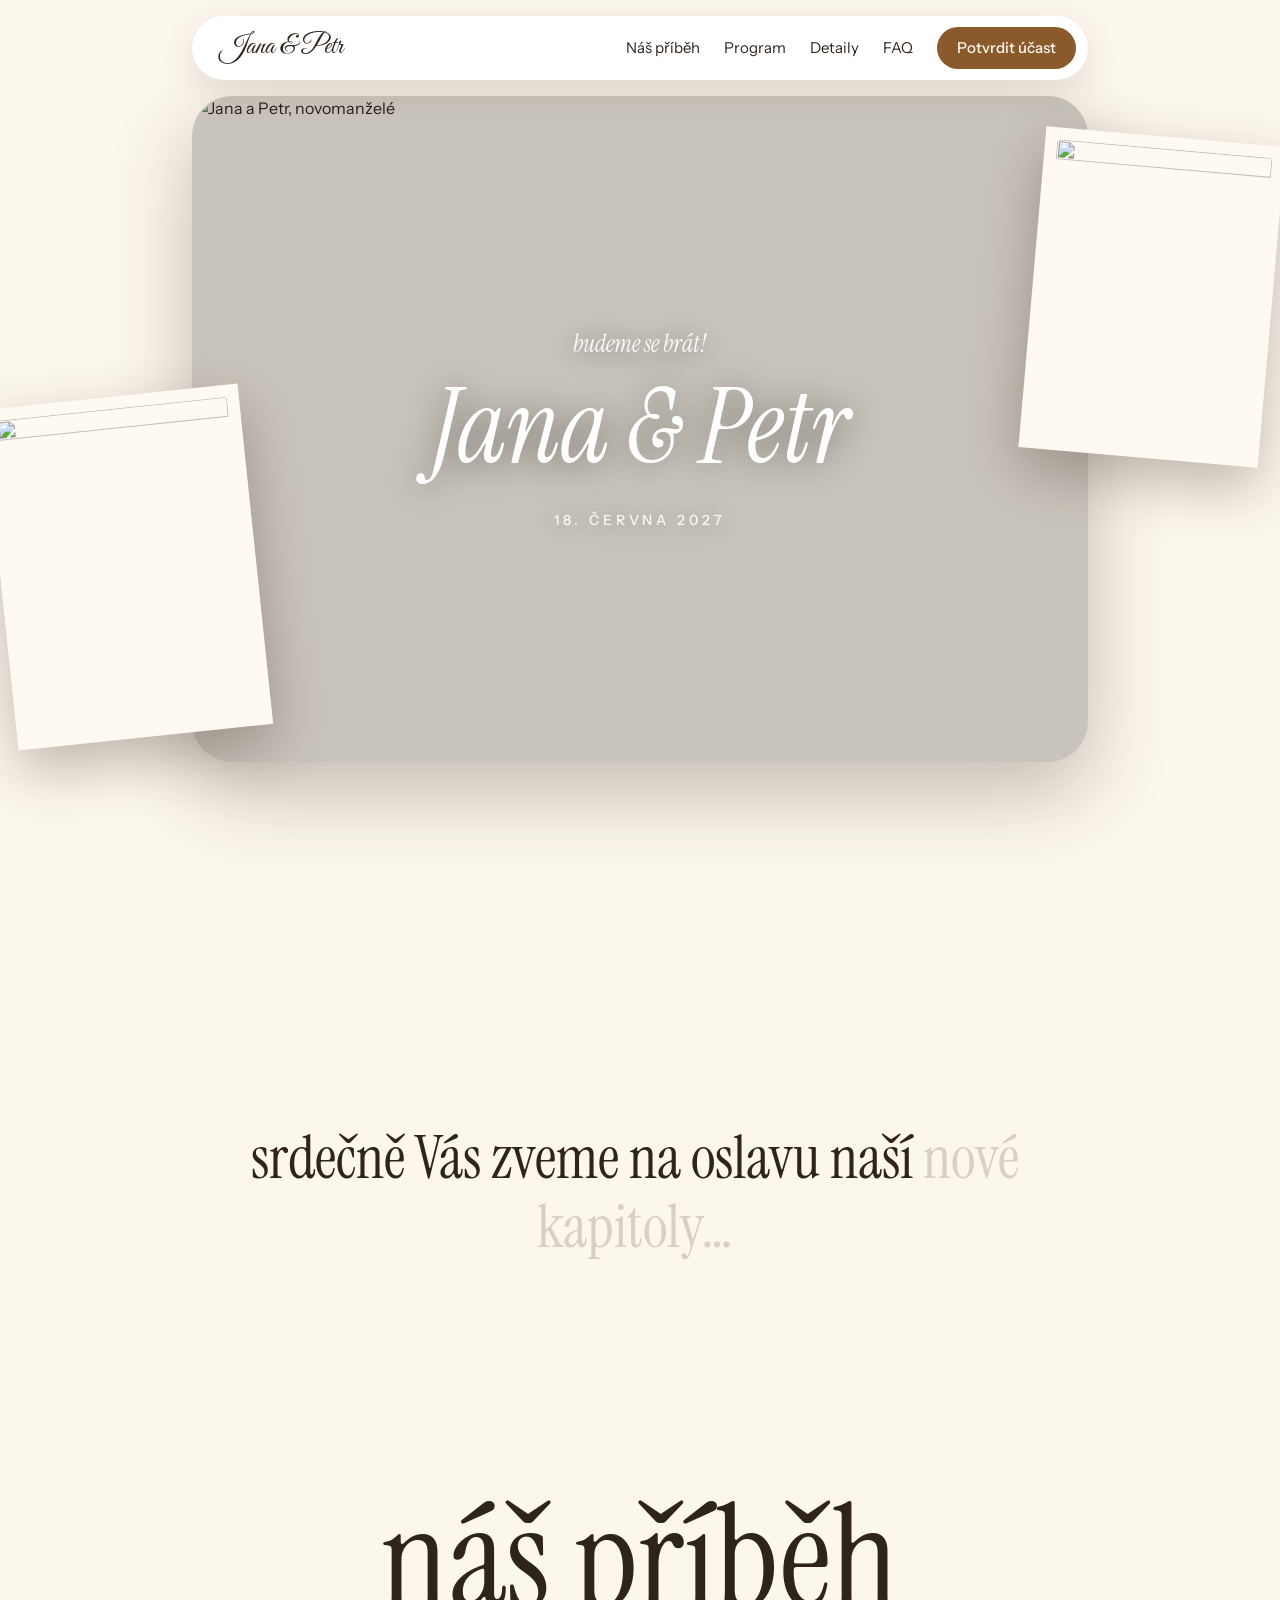
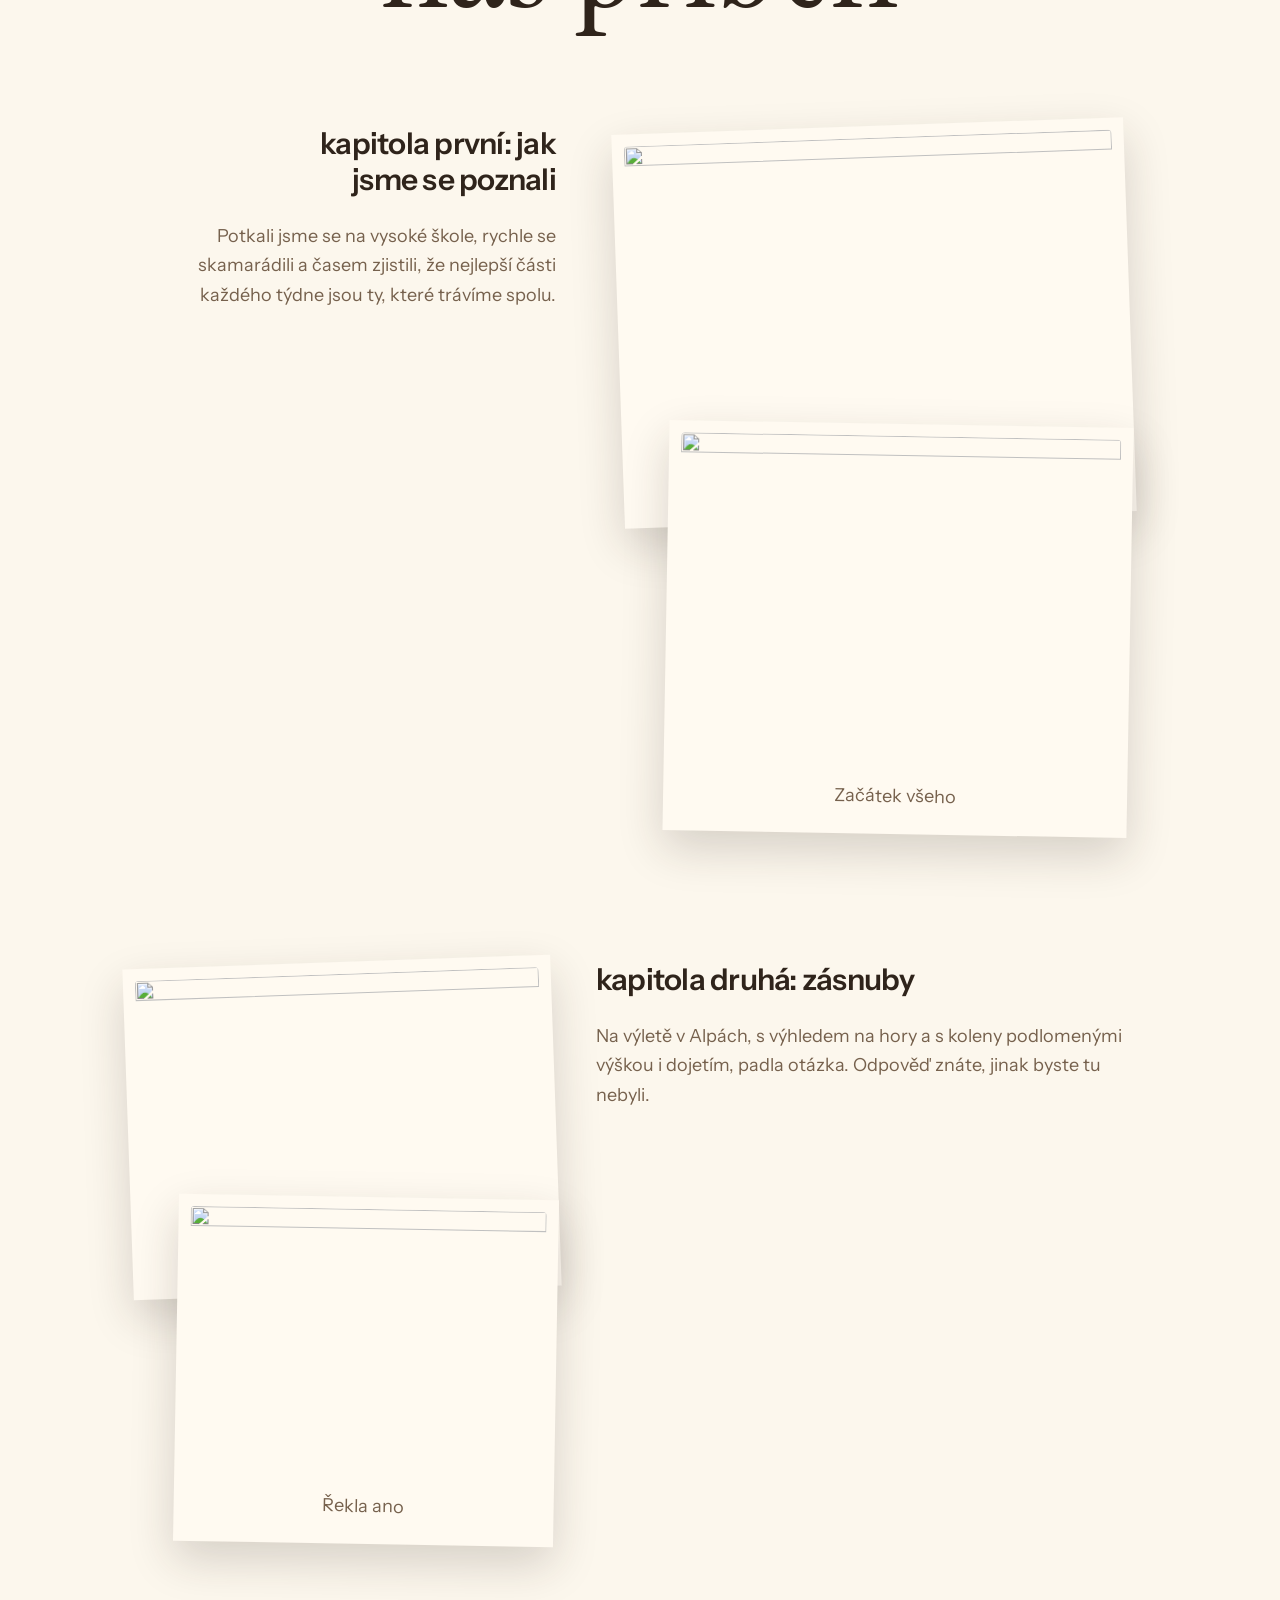
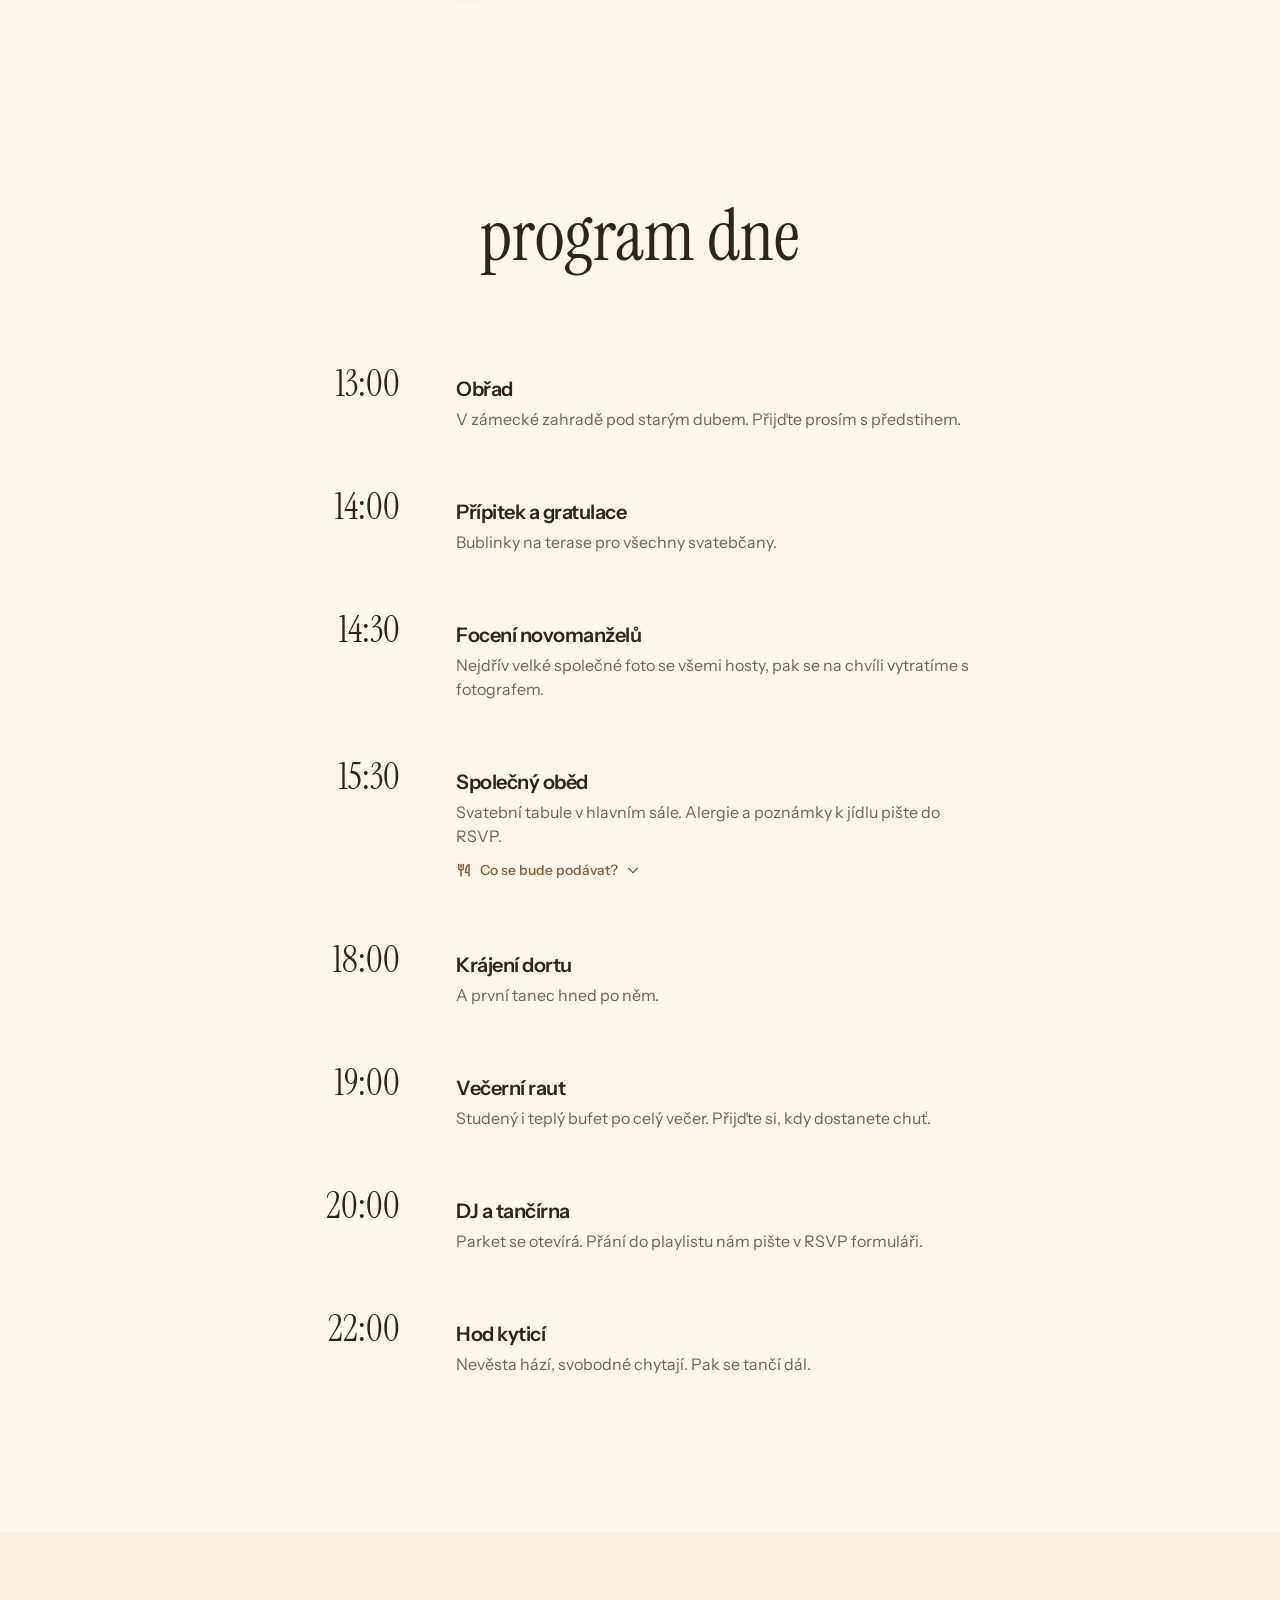
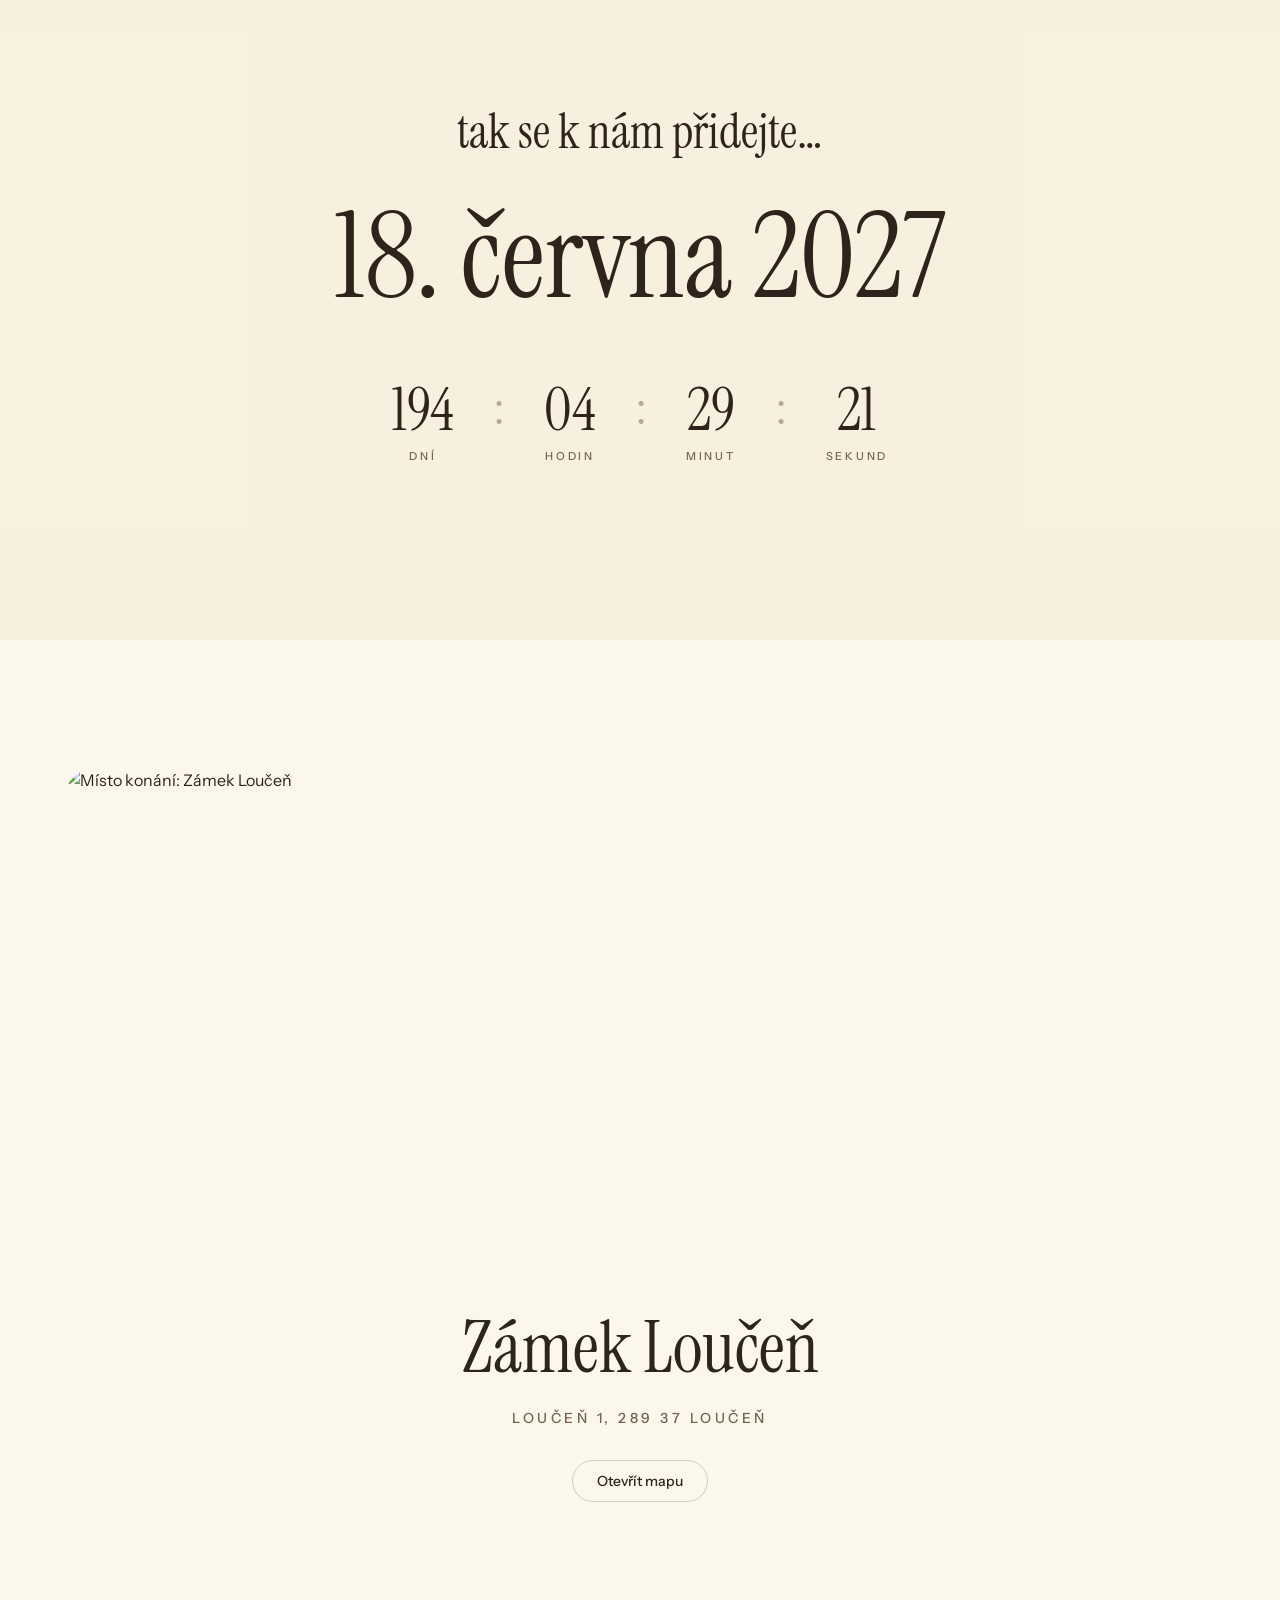
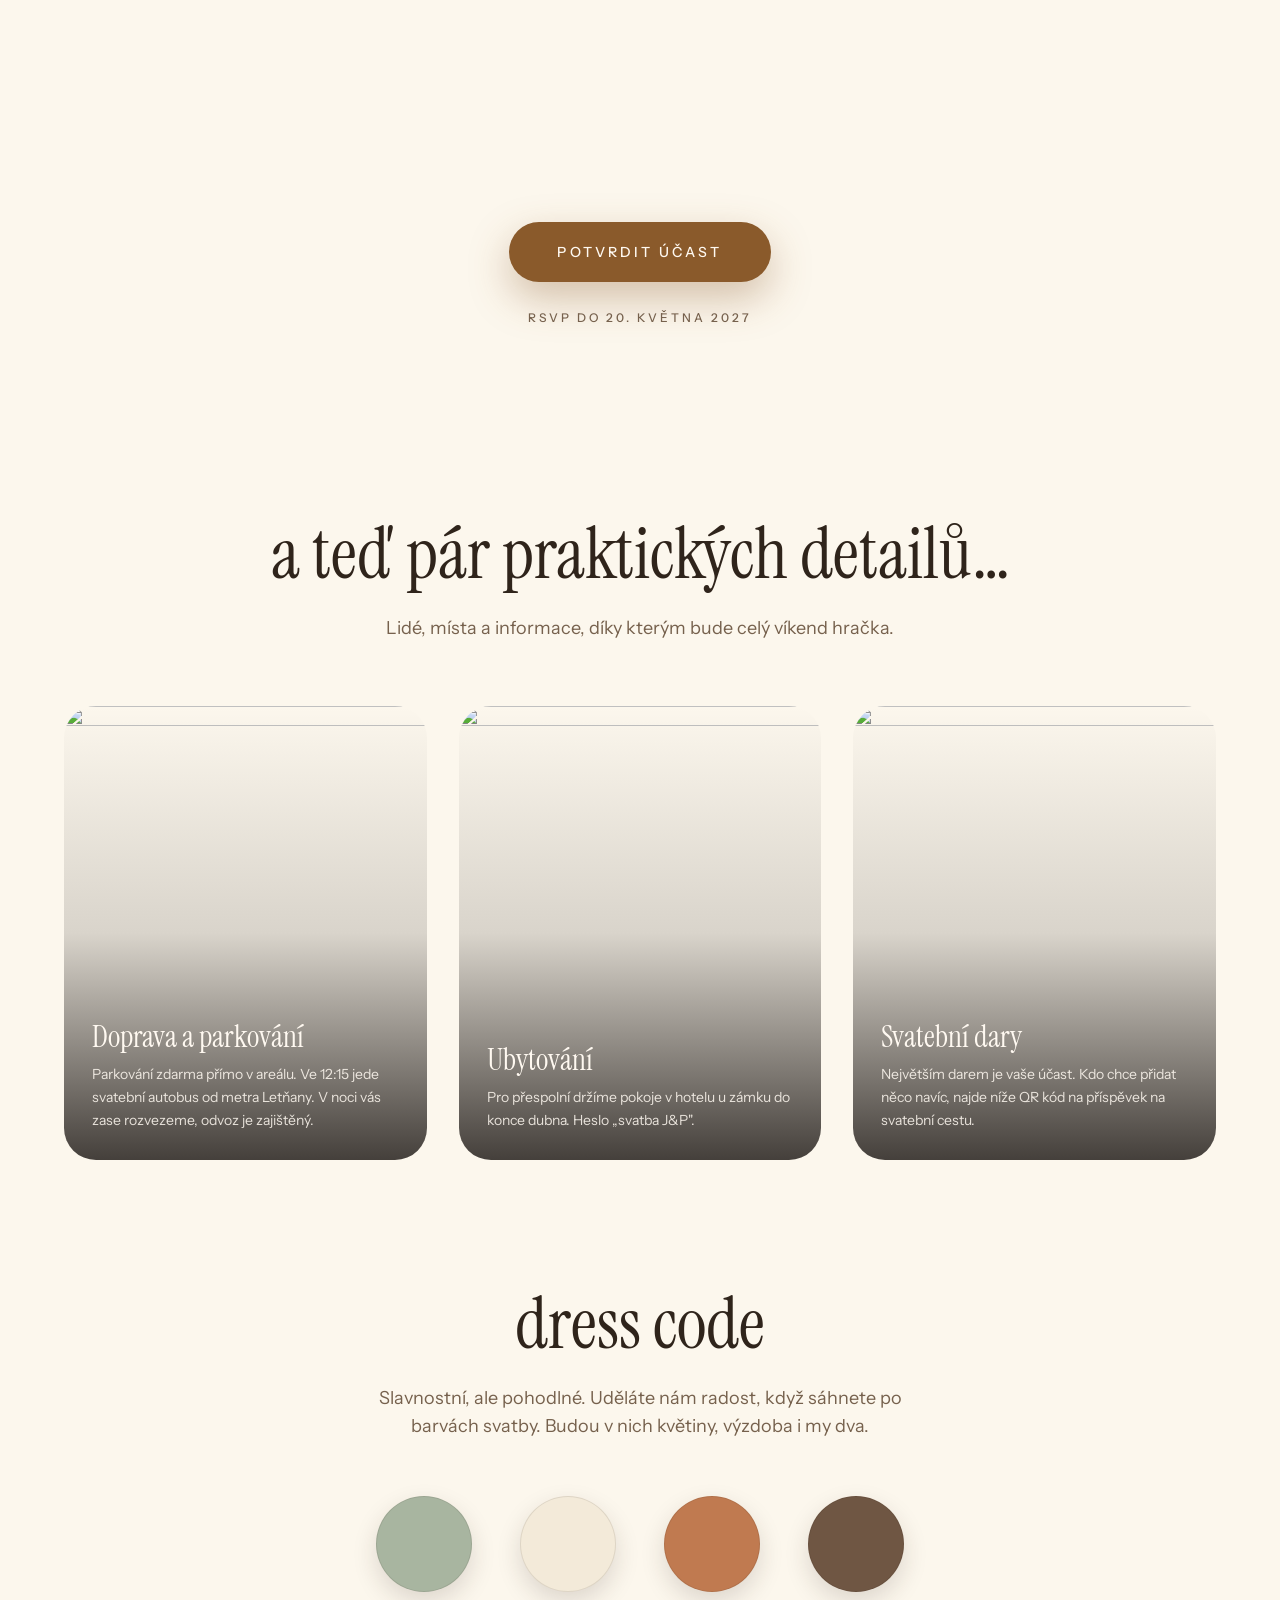
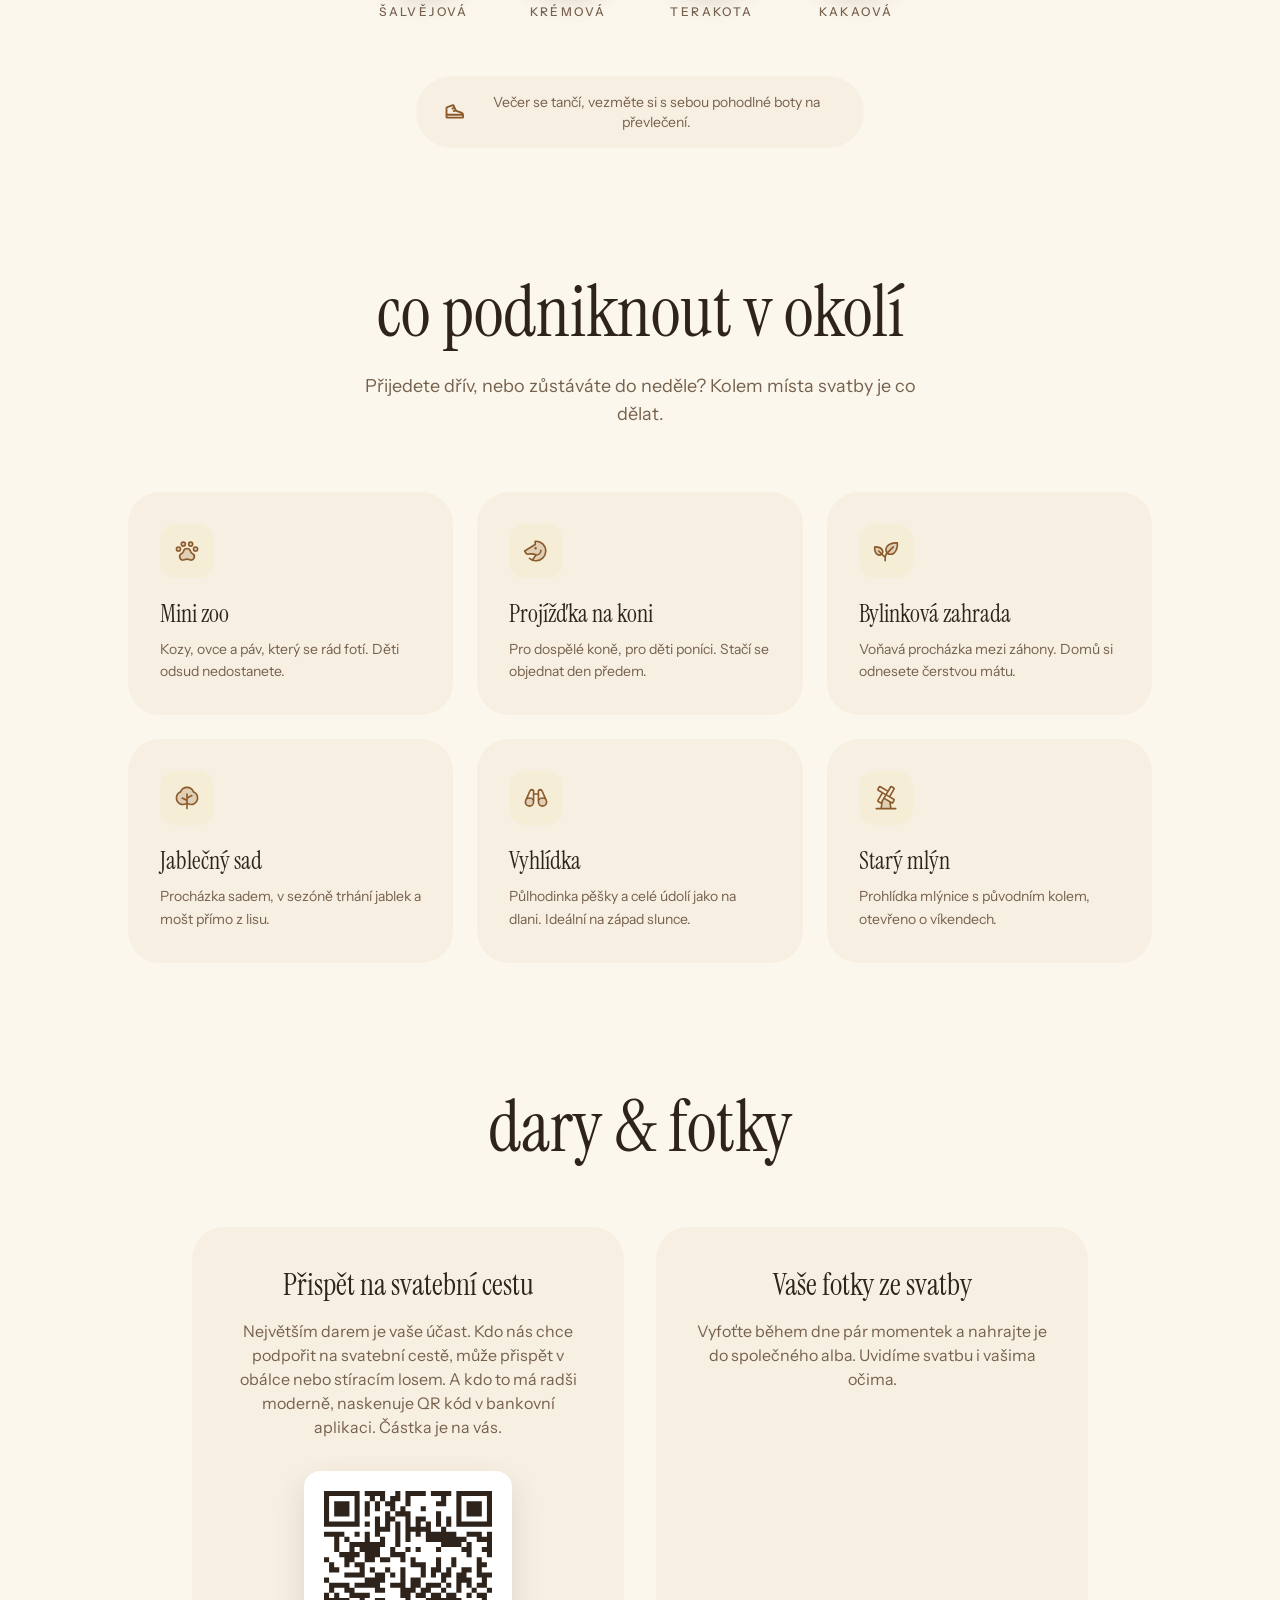
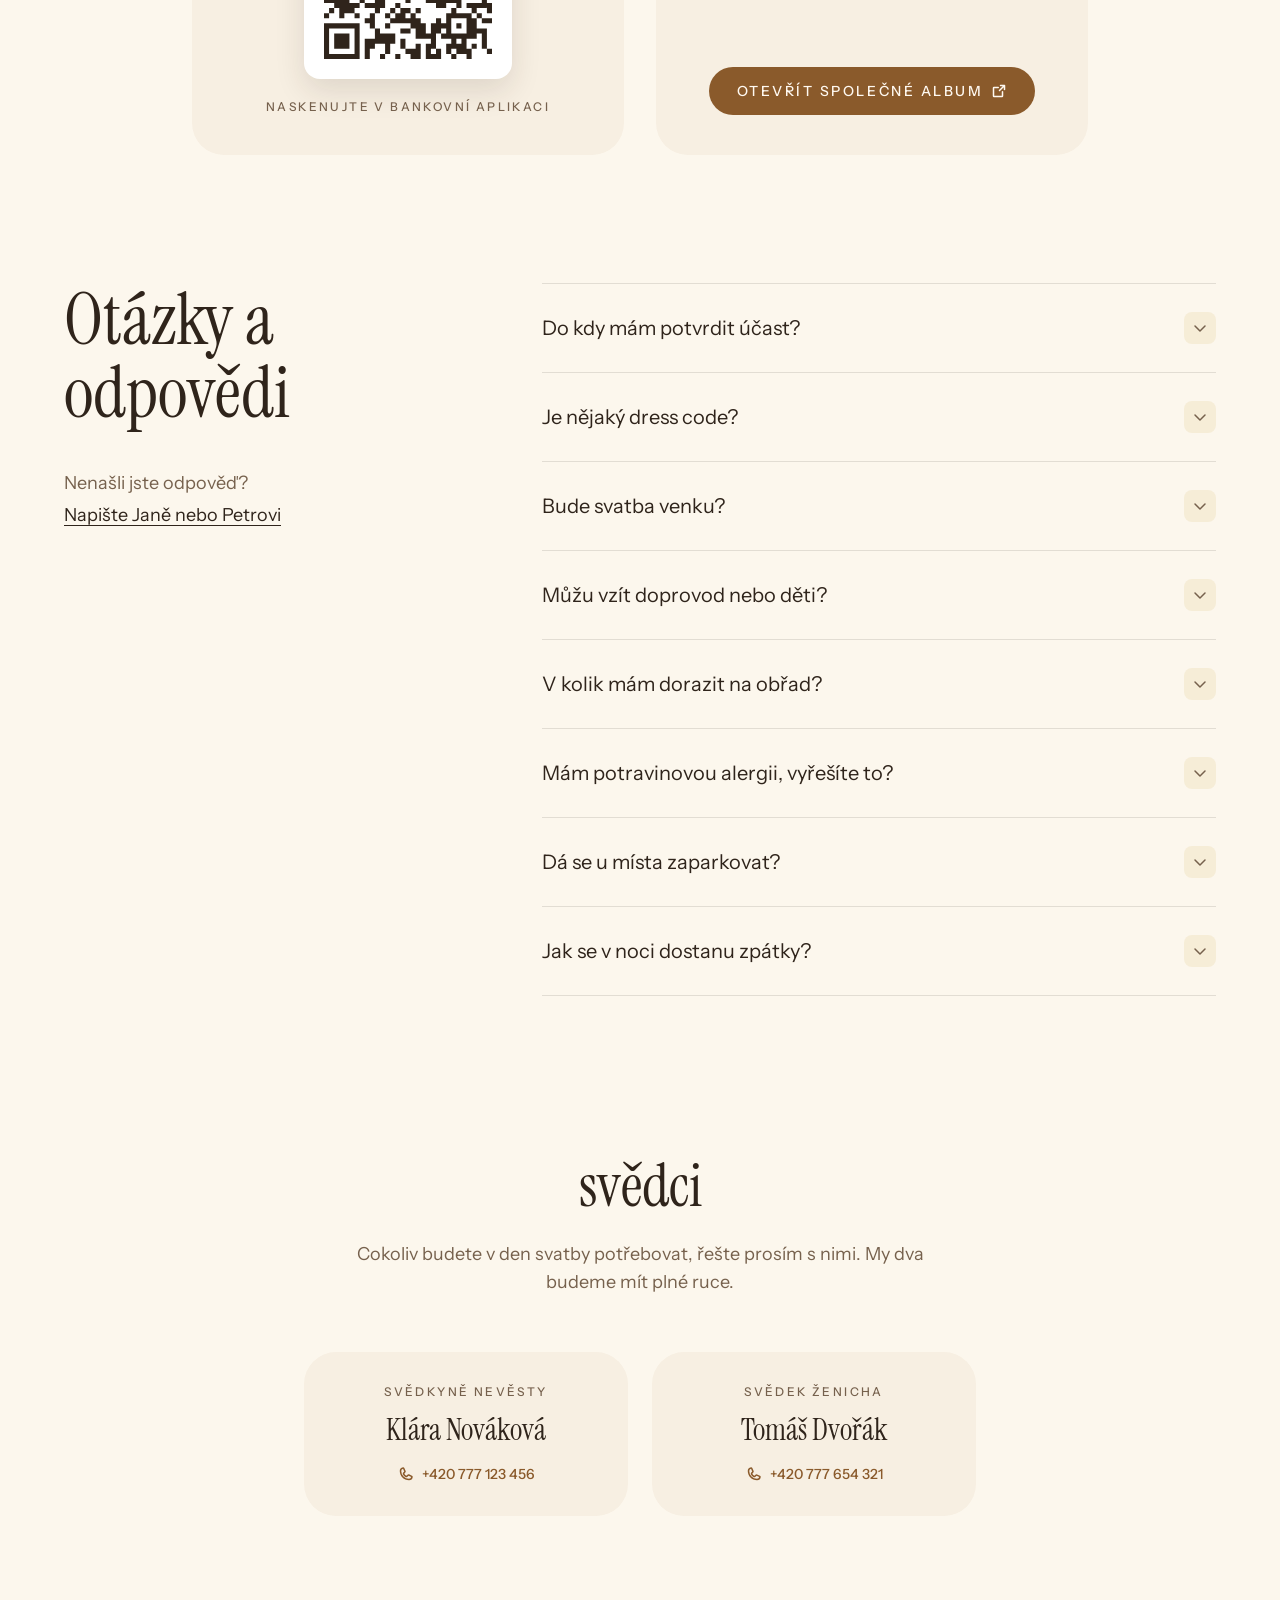
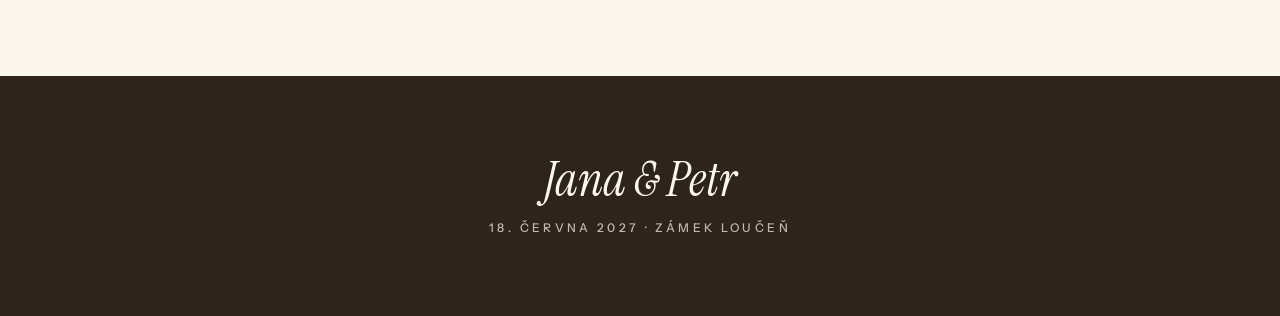
==== commit 2429b0c1: "deploy: admin správa + RSVP backend (z feat/admin-sprava f63fc36)" ====
--- a/index.html
+++ b/index.html
@@ -30,8 +30,9 @@
     <meta name="twitter:image:alt" content="Jana a Petr, novomanželé na louce za západu slunce" />
 
     <meta name="theme-color" content="#fcf7ed" />
-    <script type="module" crossorigin src="./assets/index-D54sfm6T.js"></script>
-    <link rel="stylesheet" crossorigin href="./assets/index-YP5-GBqr.css">
+    <script type="module" crossorigin src="./assets/web-NsheVmVb.js"></script>
+    <link rel="modulepreload" crossorigin href="./assets/liveContent-BrdQh5W4.js">
+    <link rel="stylesheet" crossorigin href="./assets/liveContent-CDfRQZpc.css">
   </head>
   <body>
     <div id="root"></div>
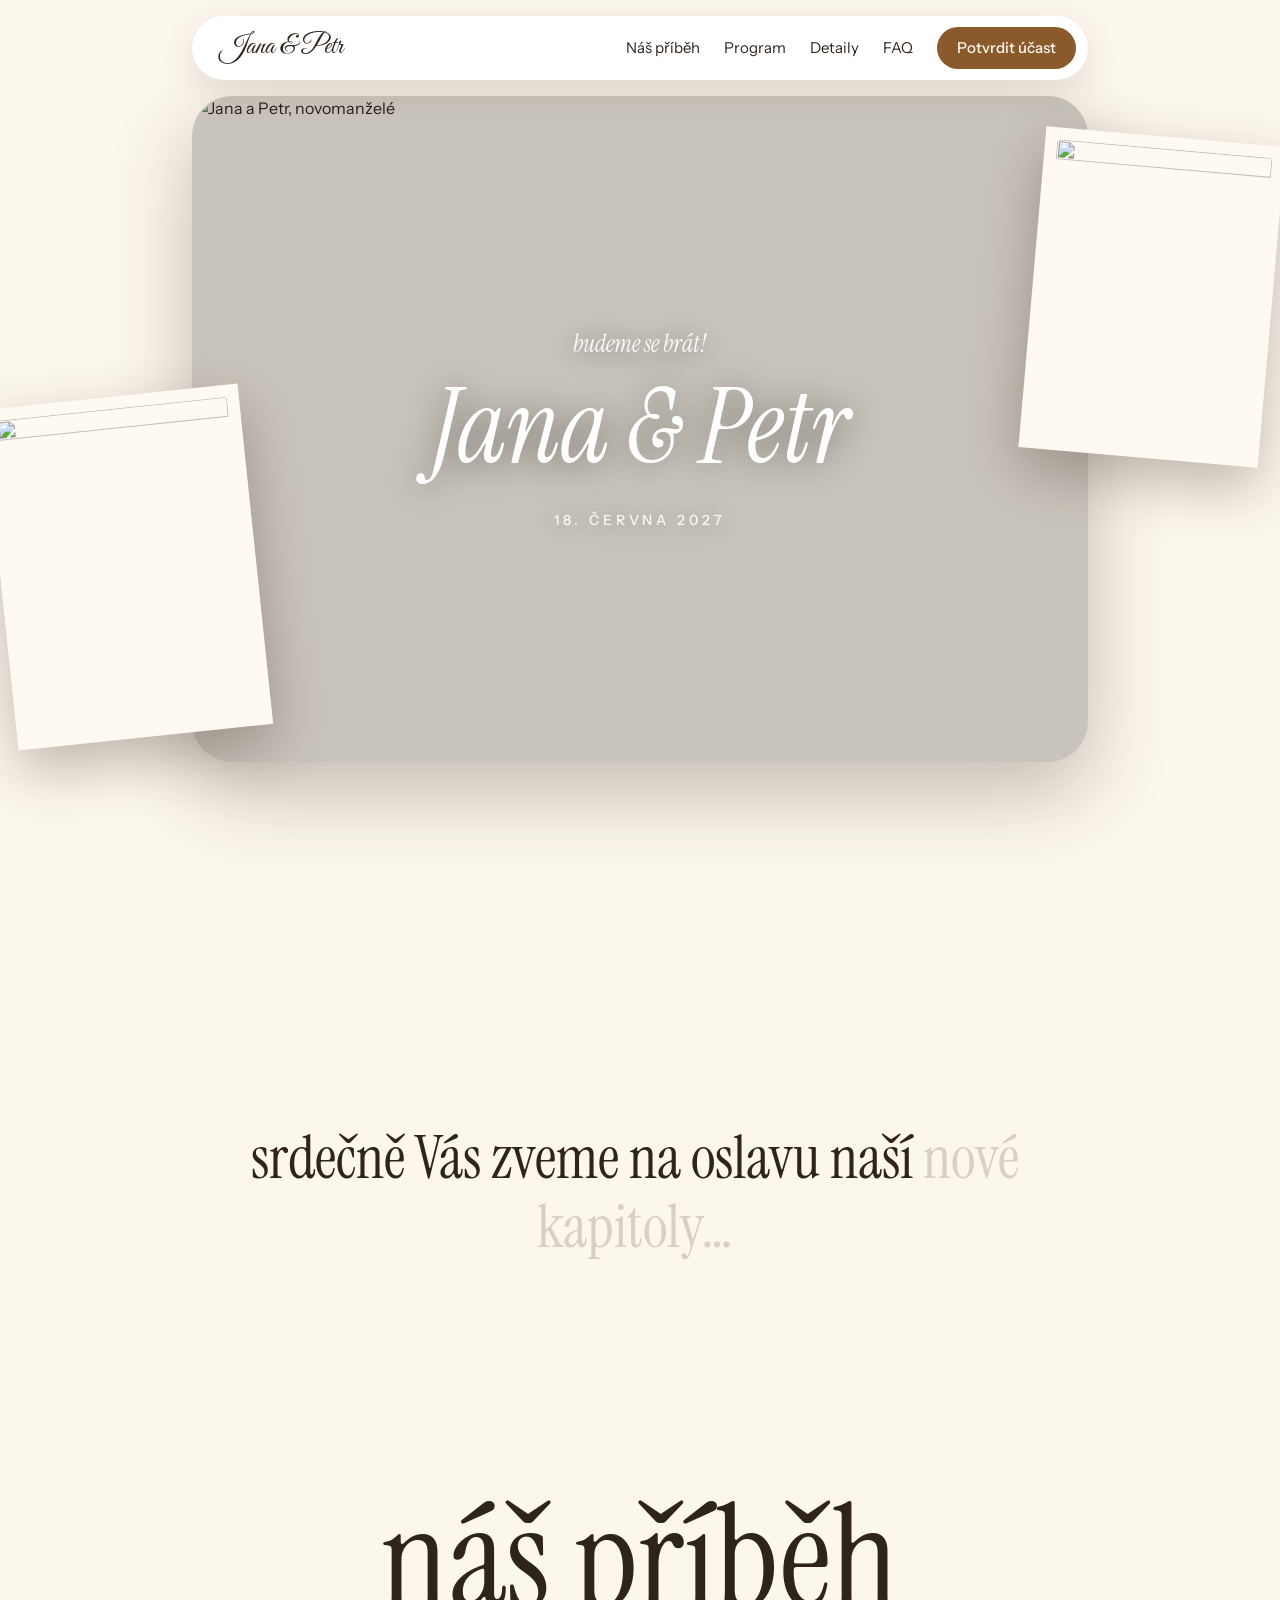
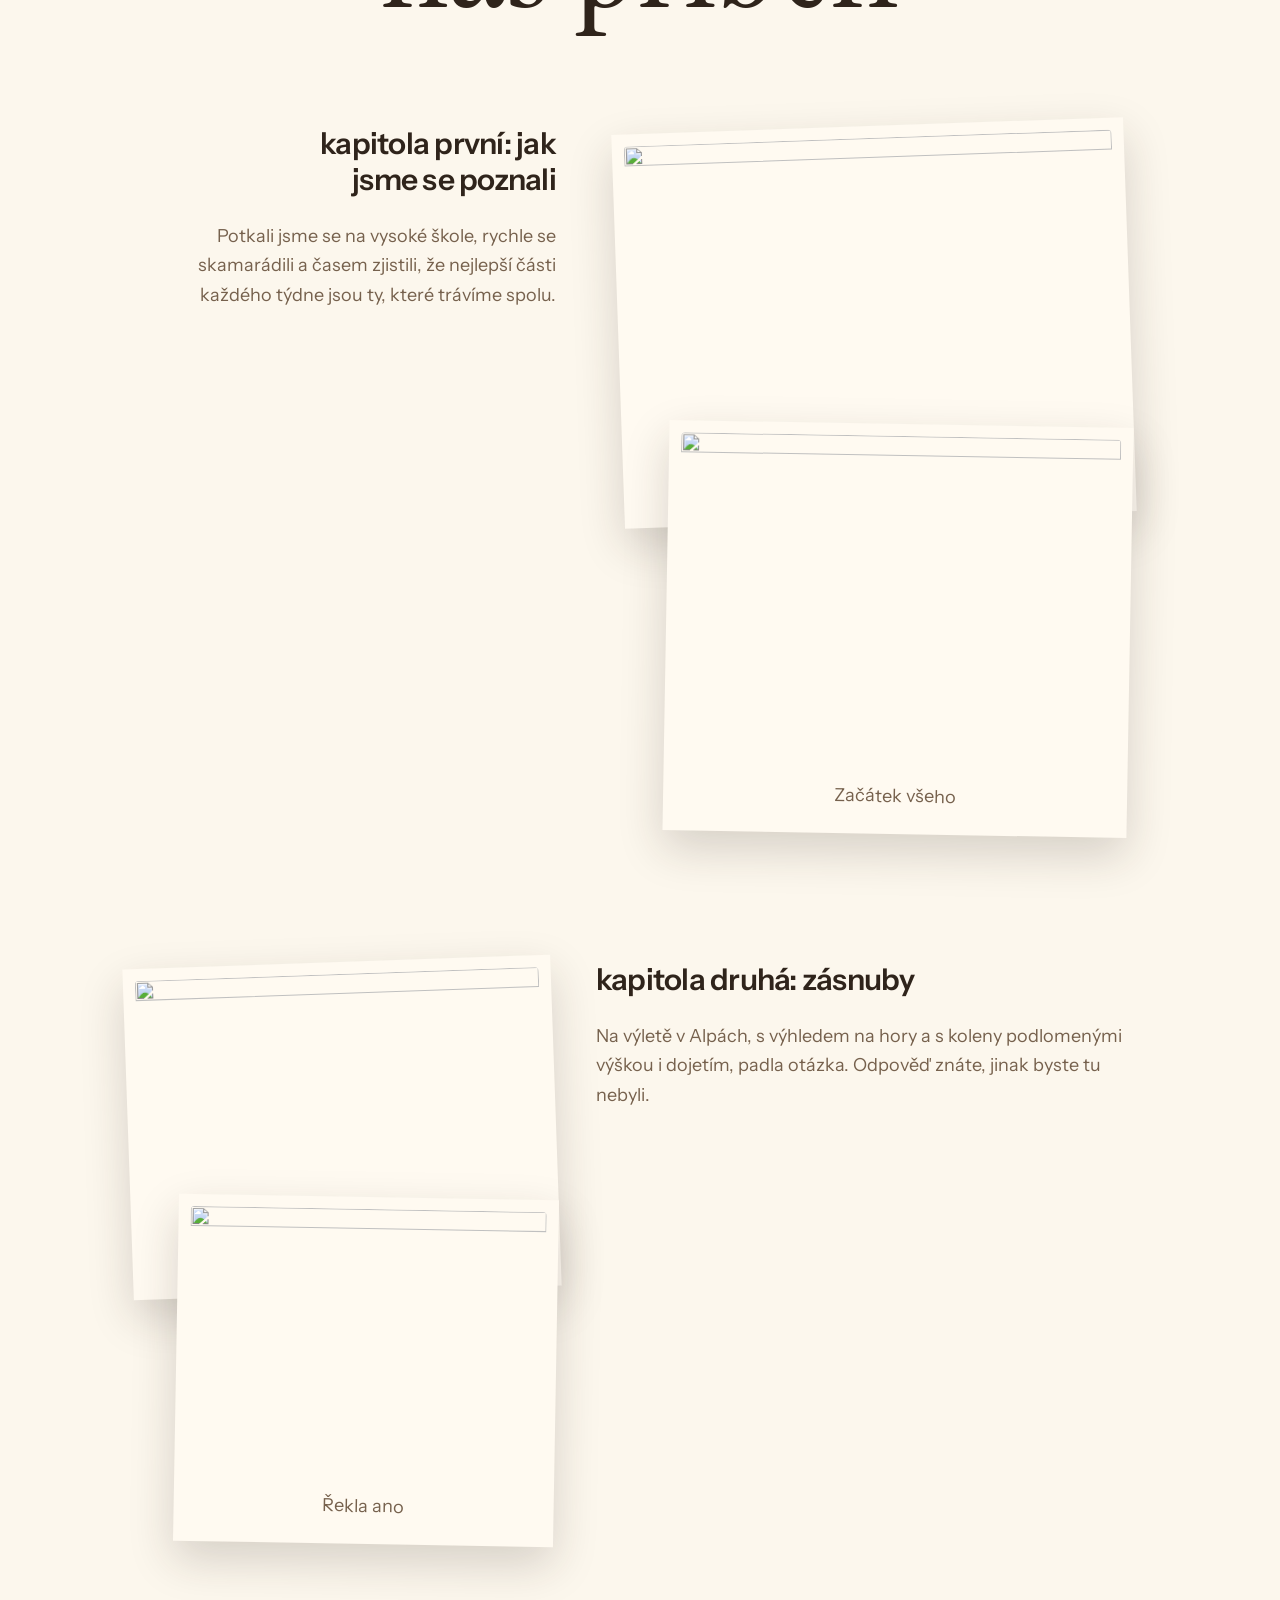
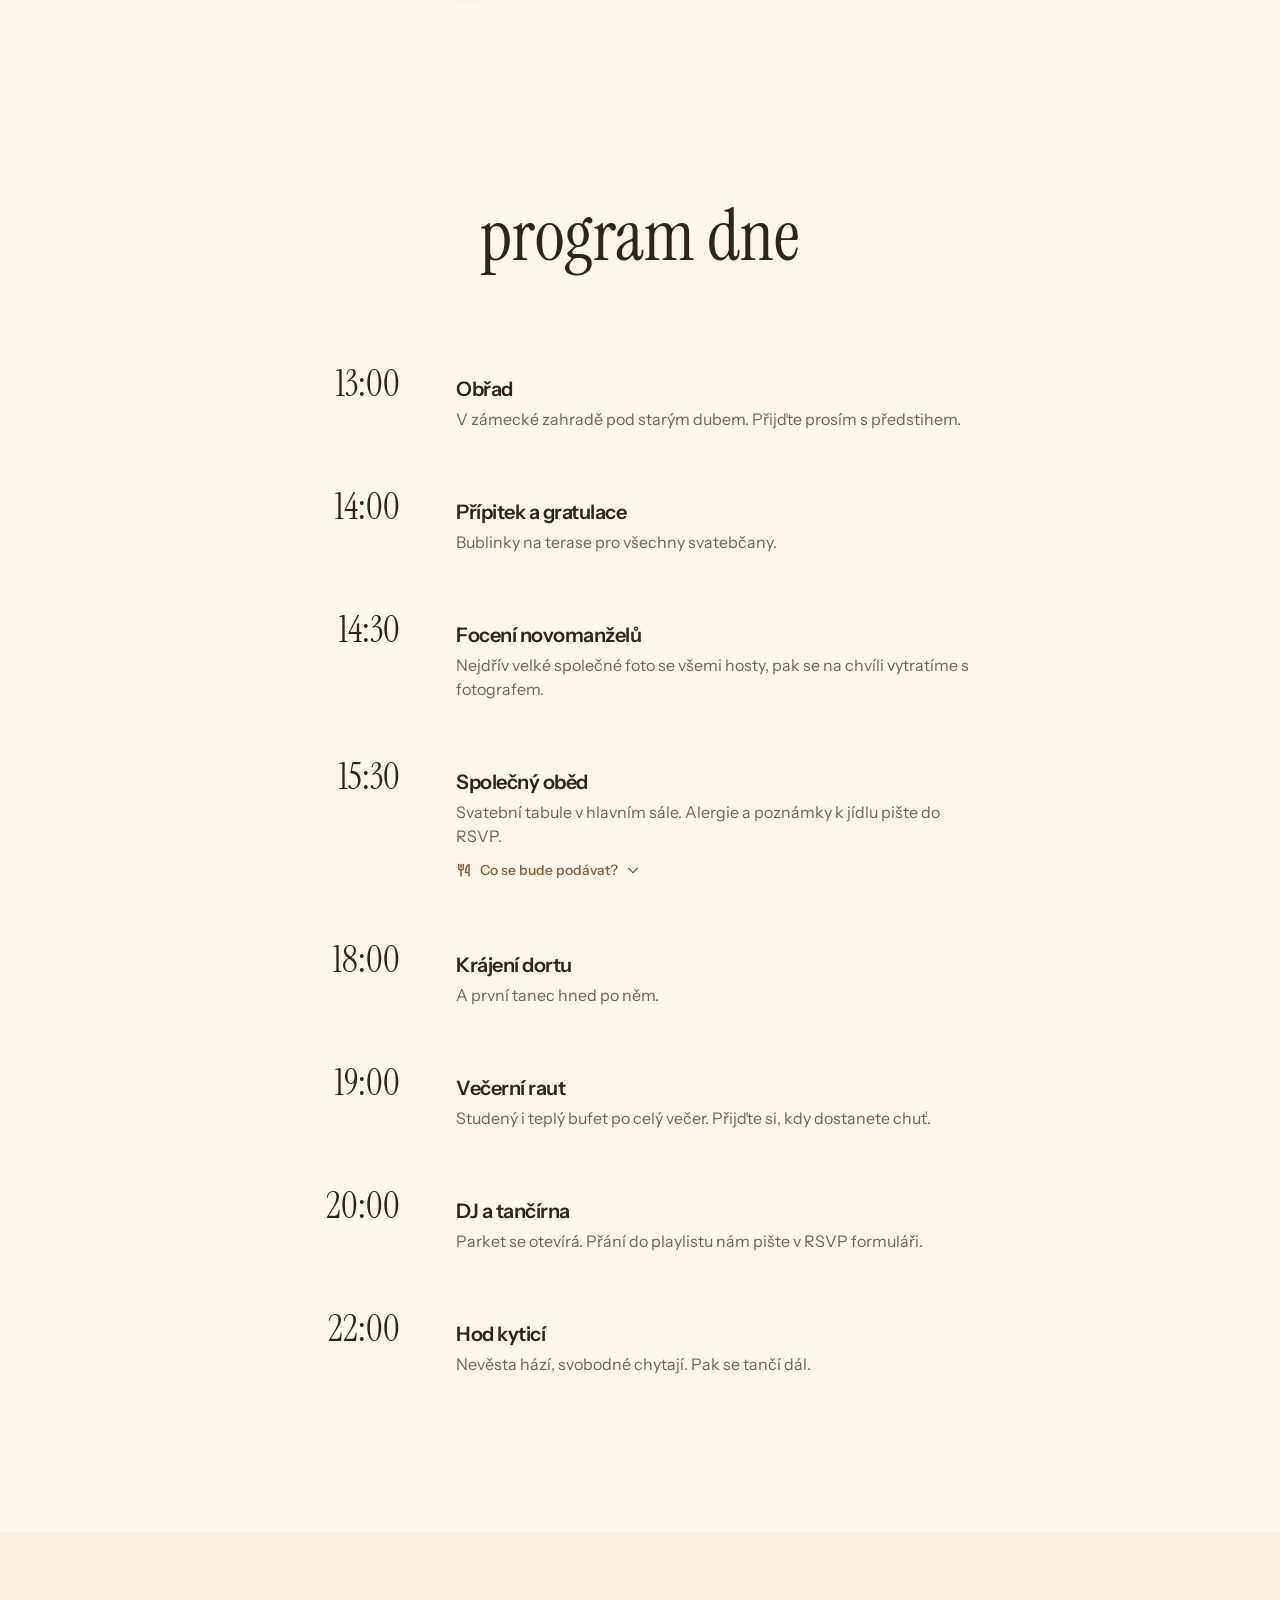
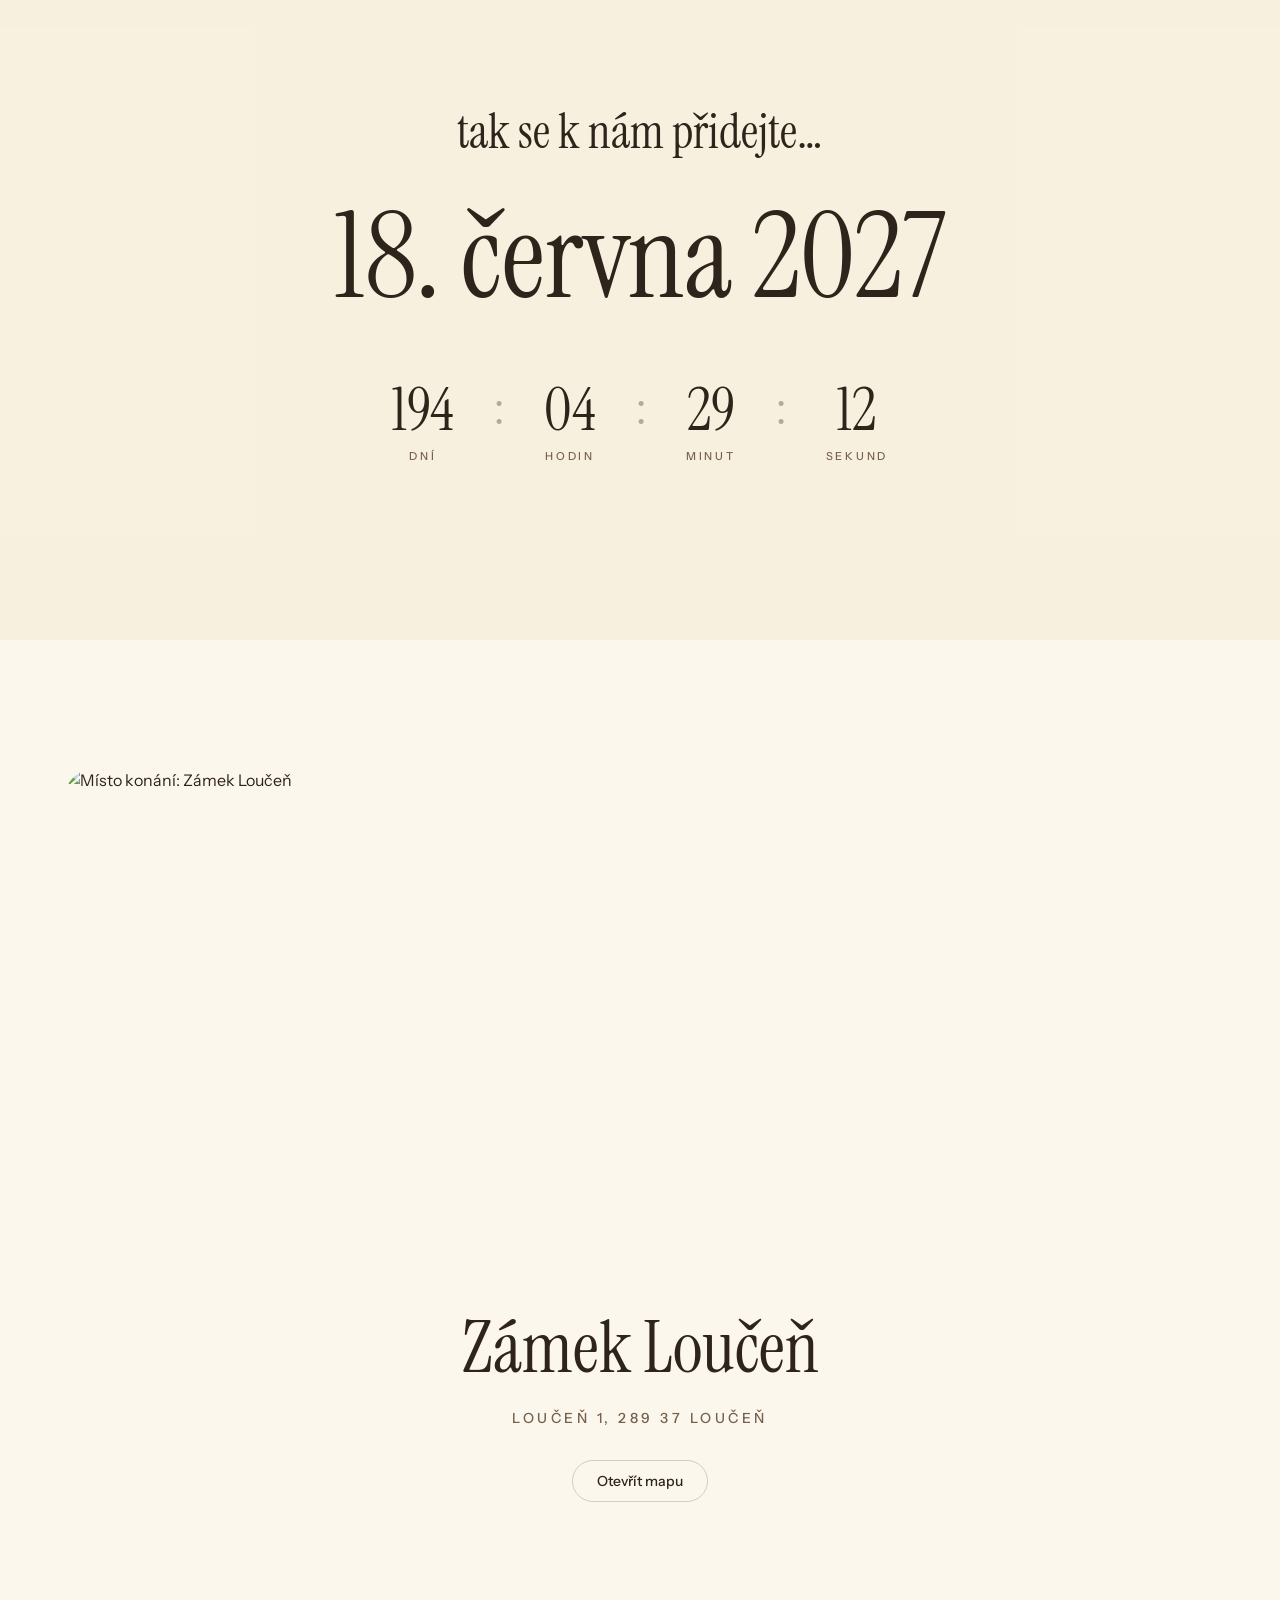
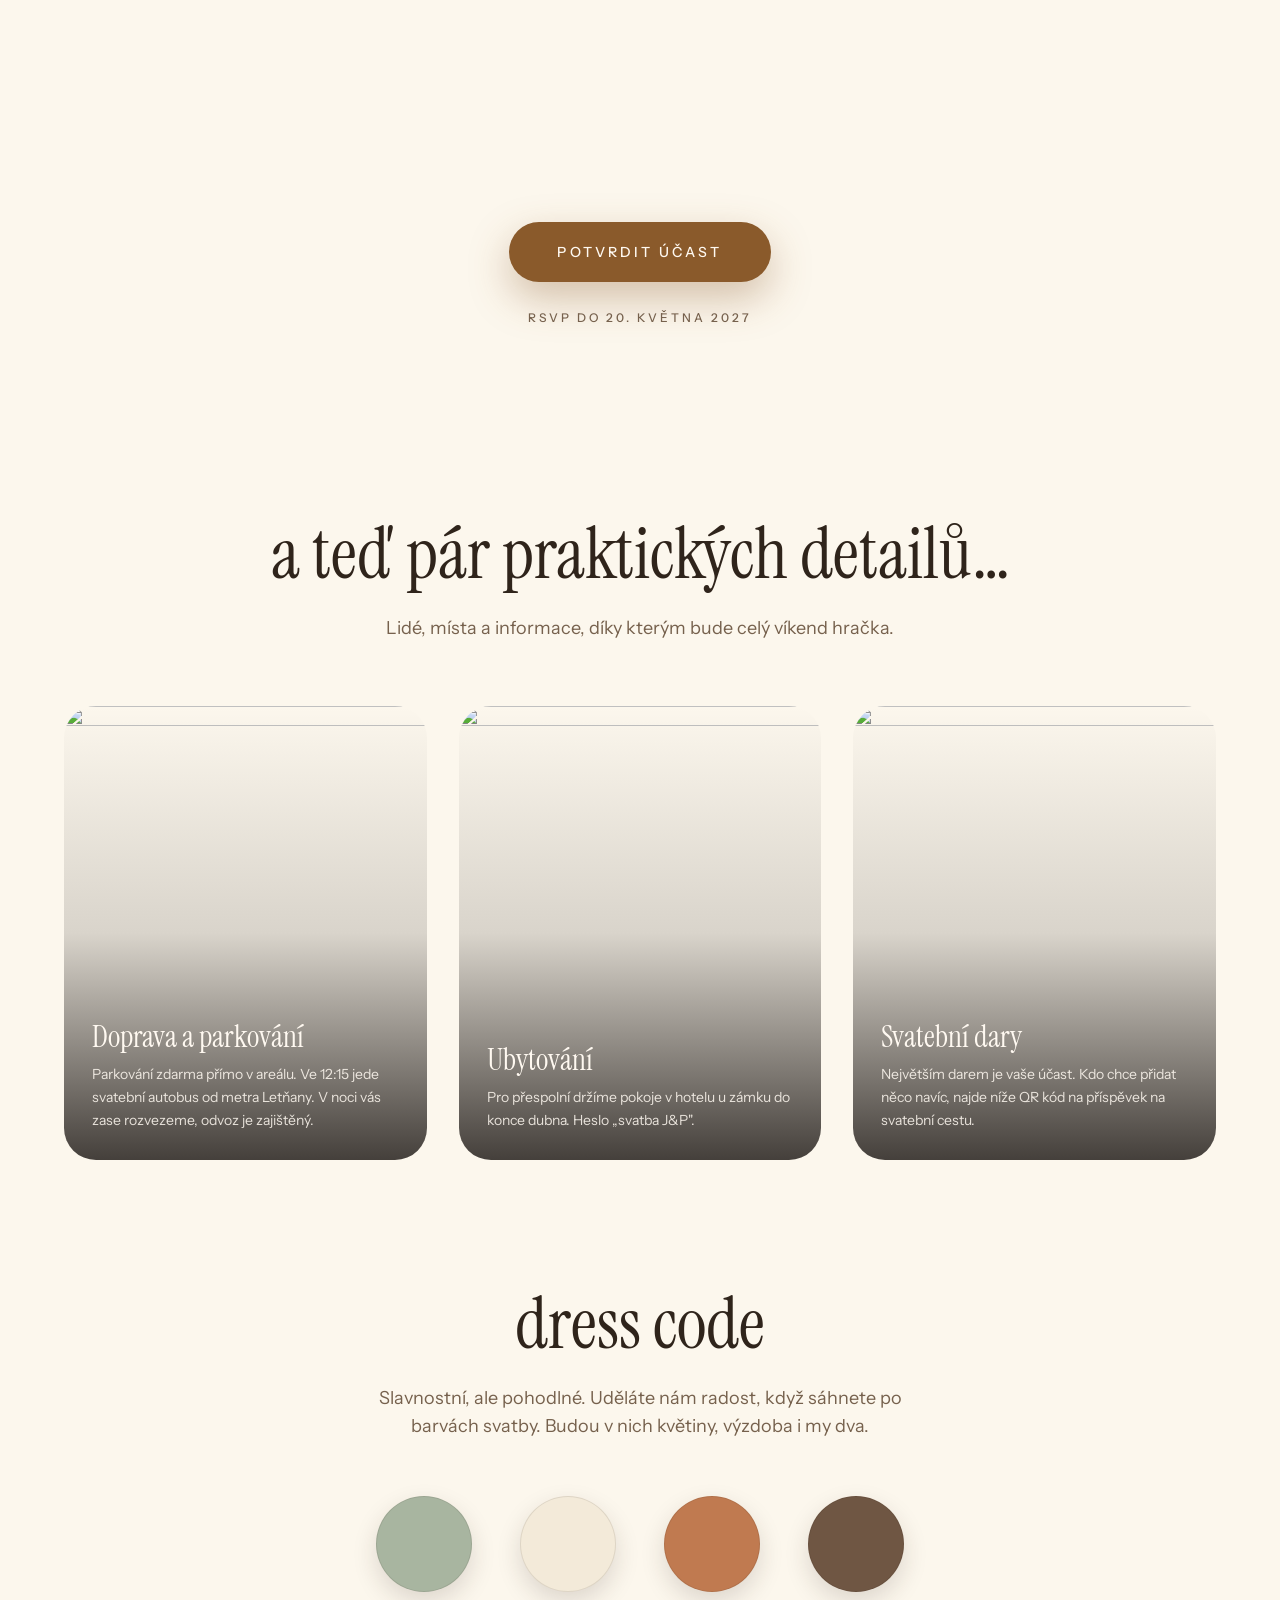
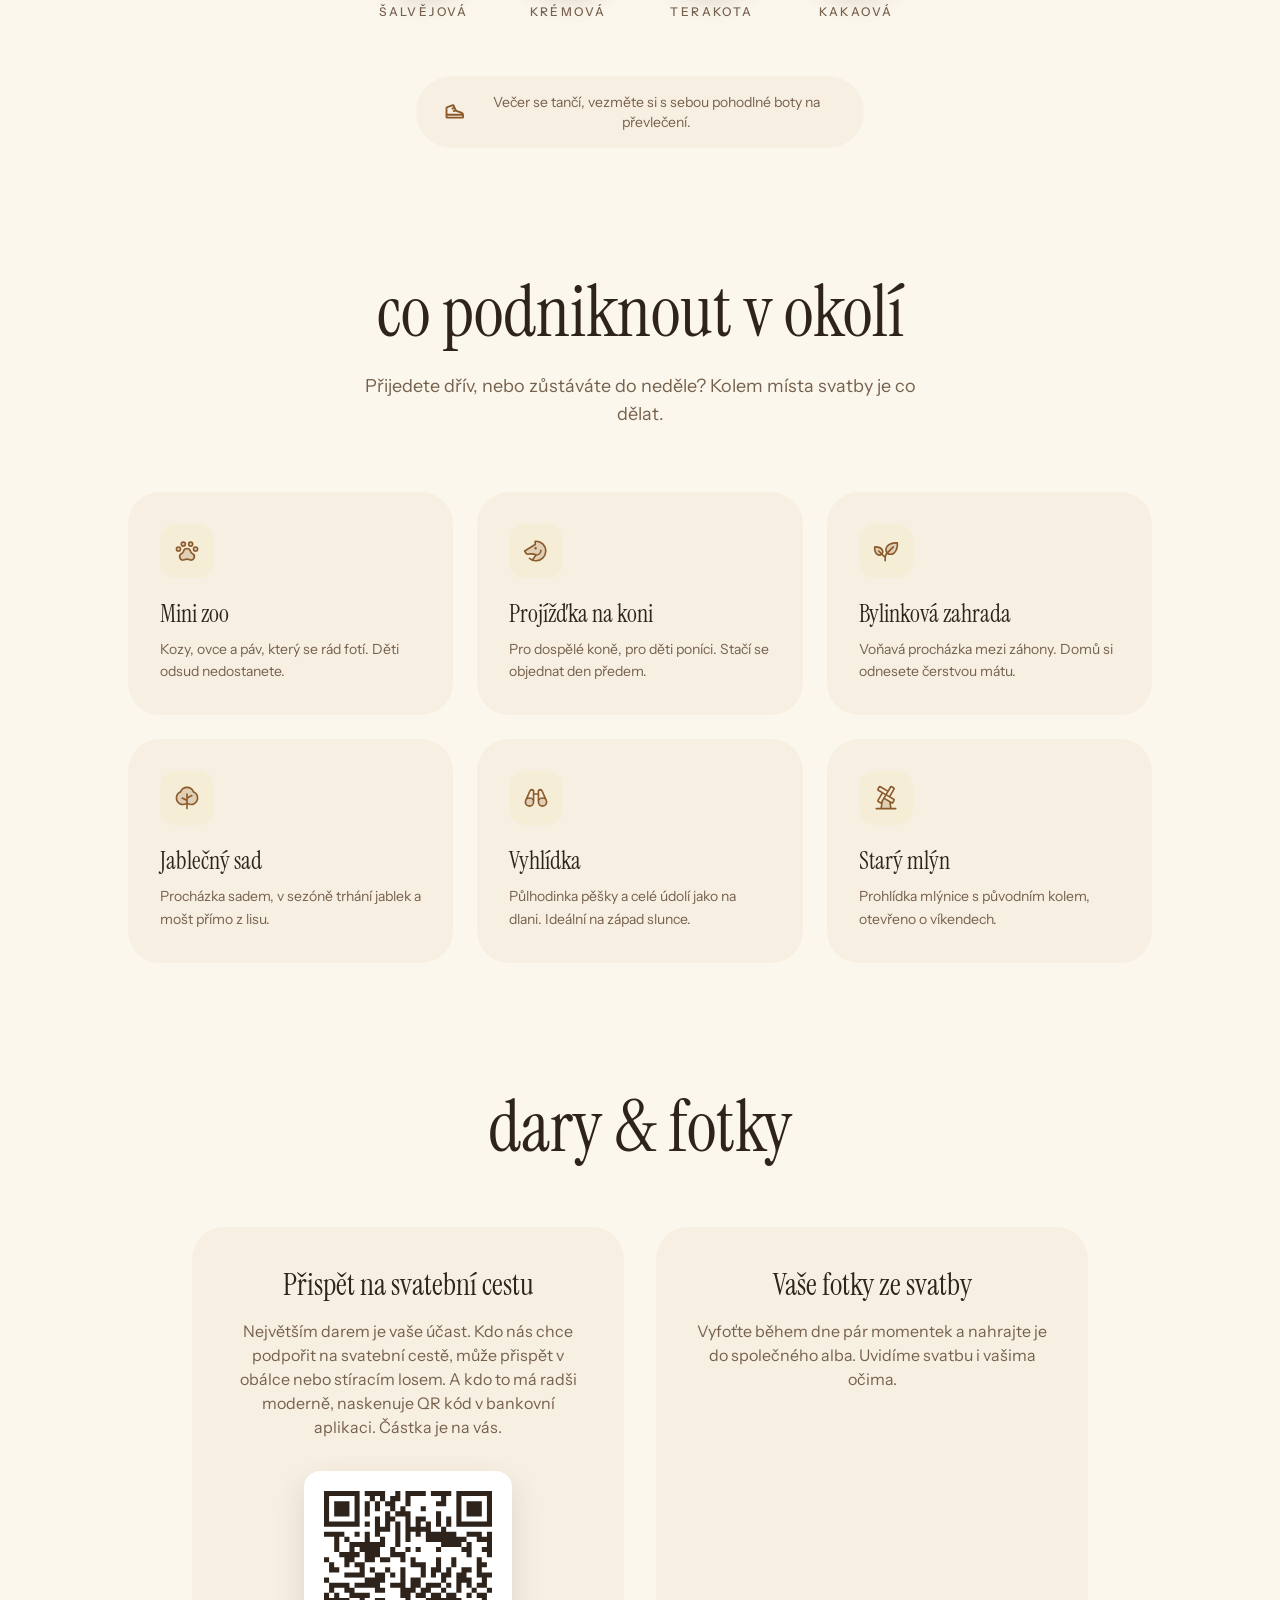
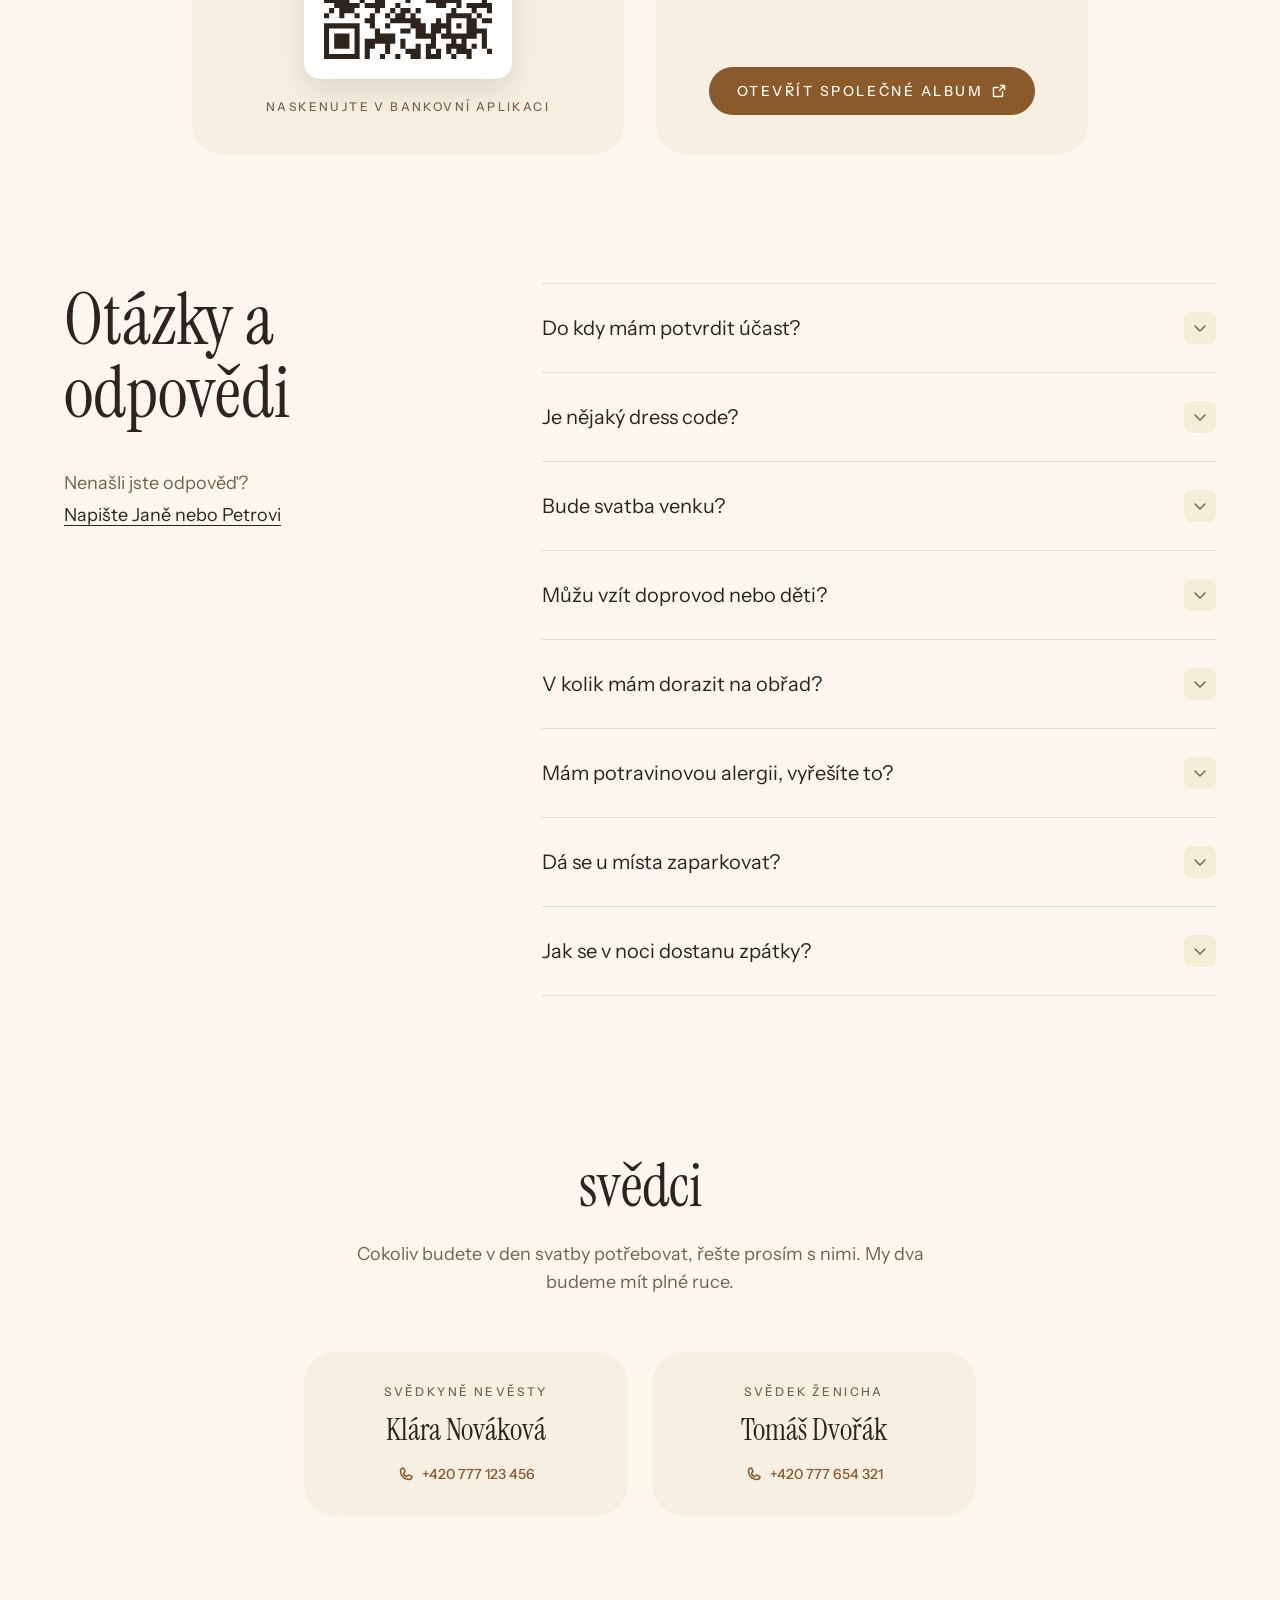
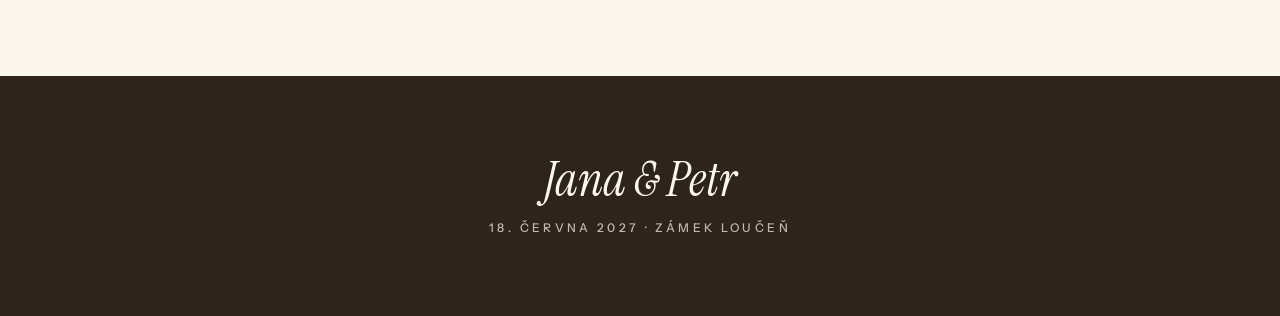
==== commit c1392ee9: "deploy: RSVP stravovací preference a zjednodušený formulář" ====
--- a/index.html
+++ b/index.html
@@ -30,9 +30,9 @@
     <meta name="twitter:image:alt" content="Jana a Petr, novomanželé na louce za západu slunce" />
 
     <meta name="theme-color" content="#fcf7ed" />
-    <script type="module" crossorigin src="./assets/web-NsheVmVb.js"></script>
-    <link rel="modulepreload" crossorigin href="./assets/liveContent-BrdQh5W4.js">
-    <link rel="stylesheet" crossorigin href="./assets/liveContent-CDfRQZpc.css">
+    <script type="module" crossorigin src="./assets/web-ZJP4WzLK.js"></script>
+    <link rel="modulepreload" crossorigin href="./assets/liveContent-C0qhVZLX.js">
+    <link rel="stylesheet" crossorigin href="./assets/liveContent-Cbb-b3QL.css">
   </head>
   <body>
     <div id="root"></div>
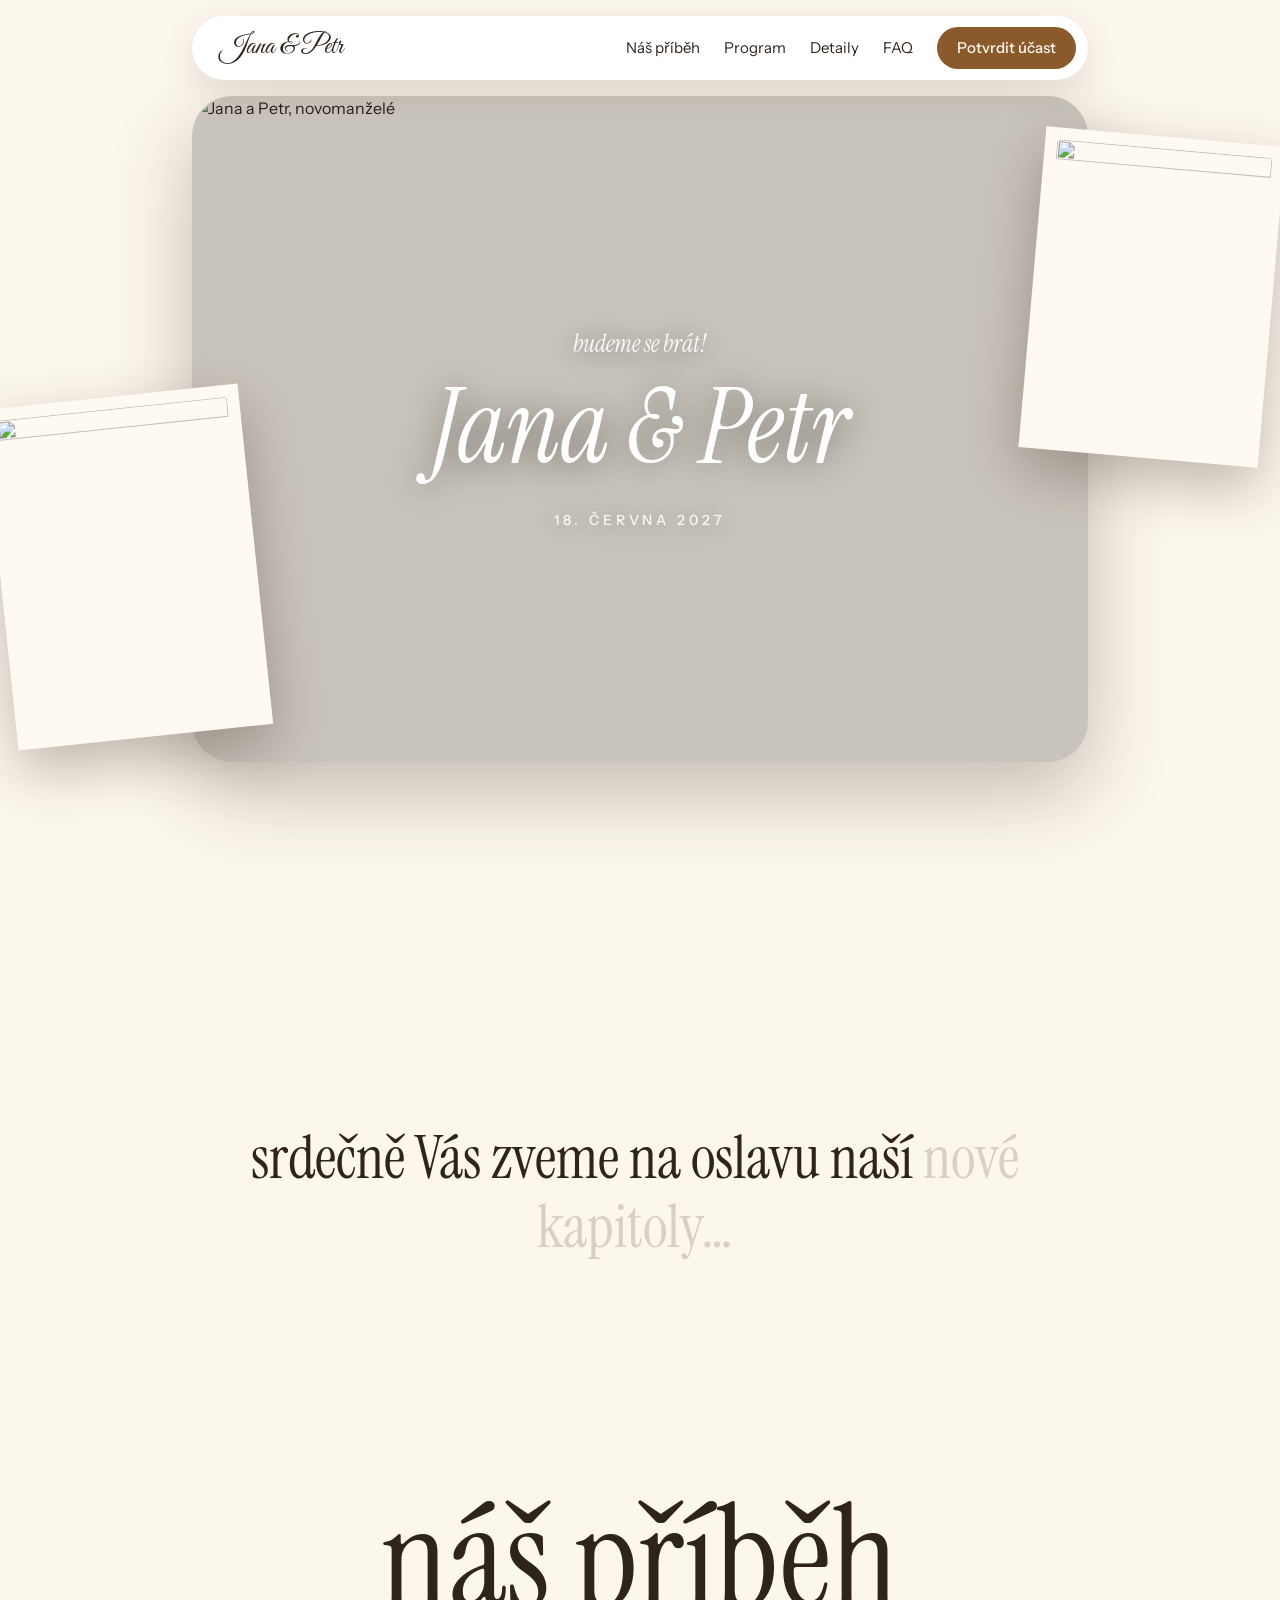
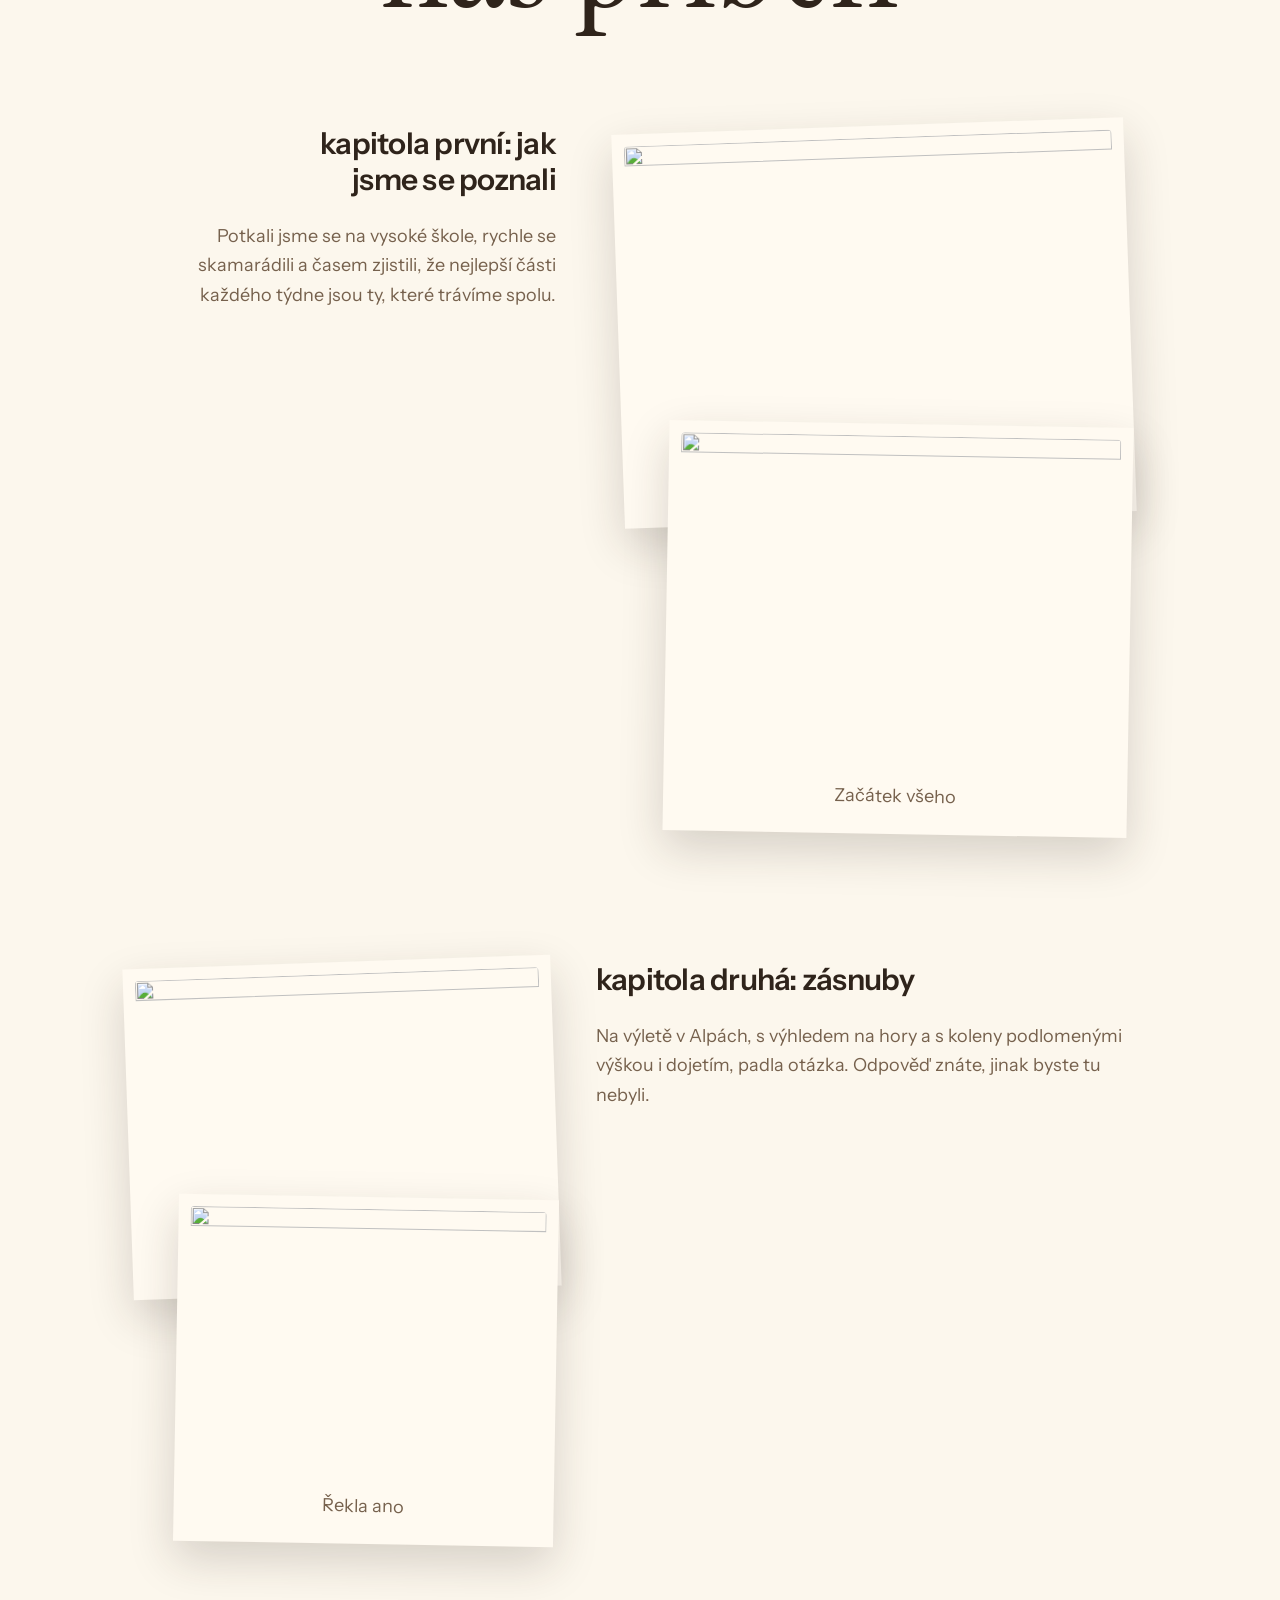
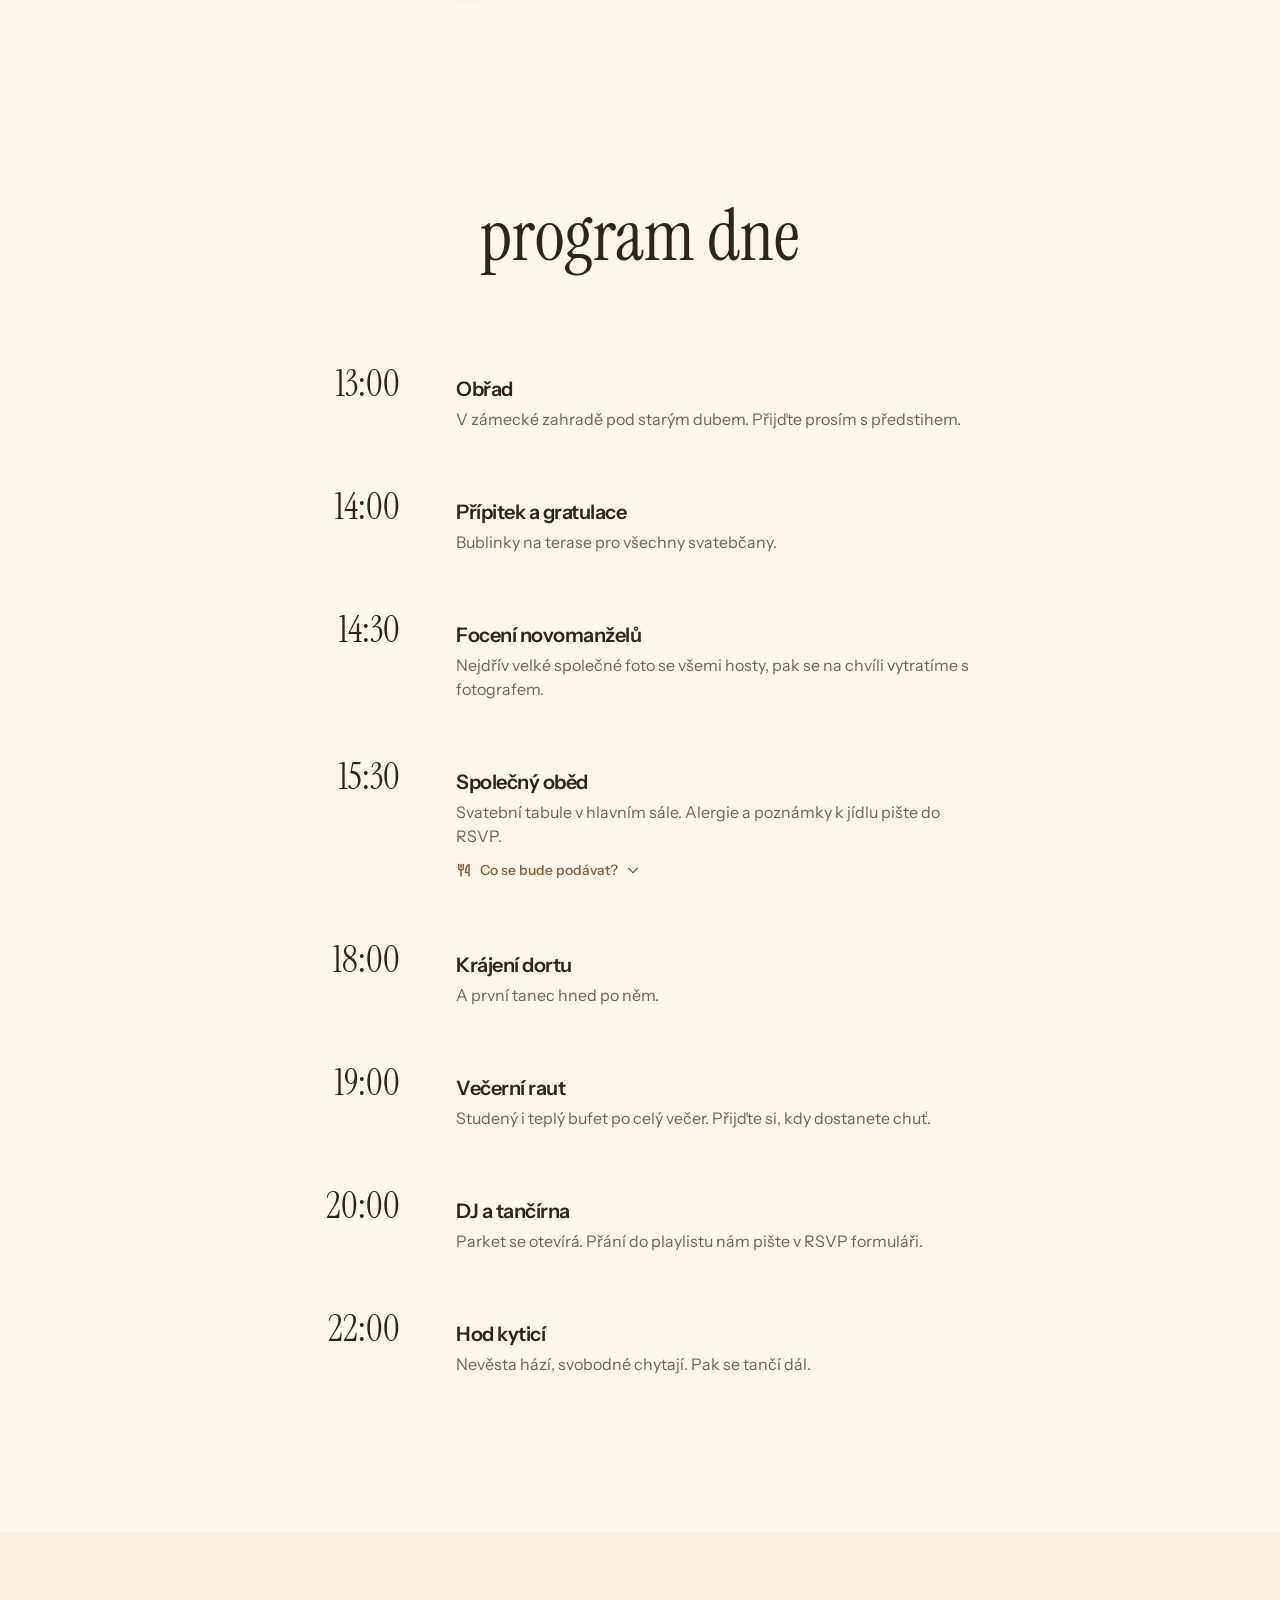
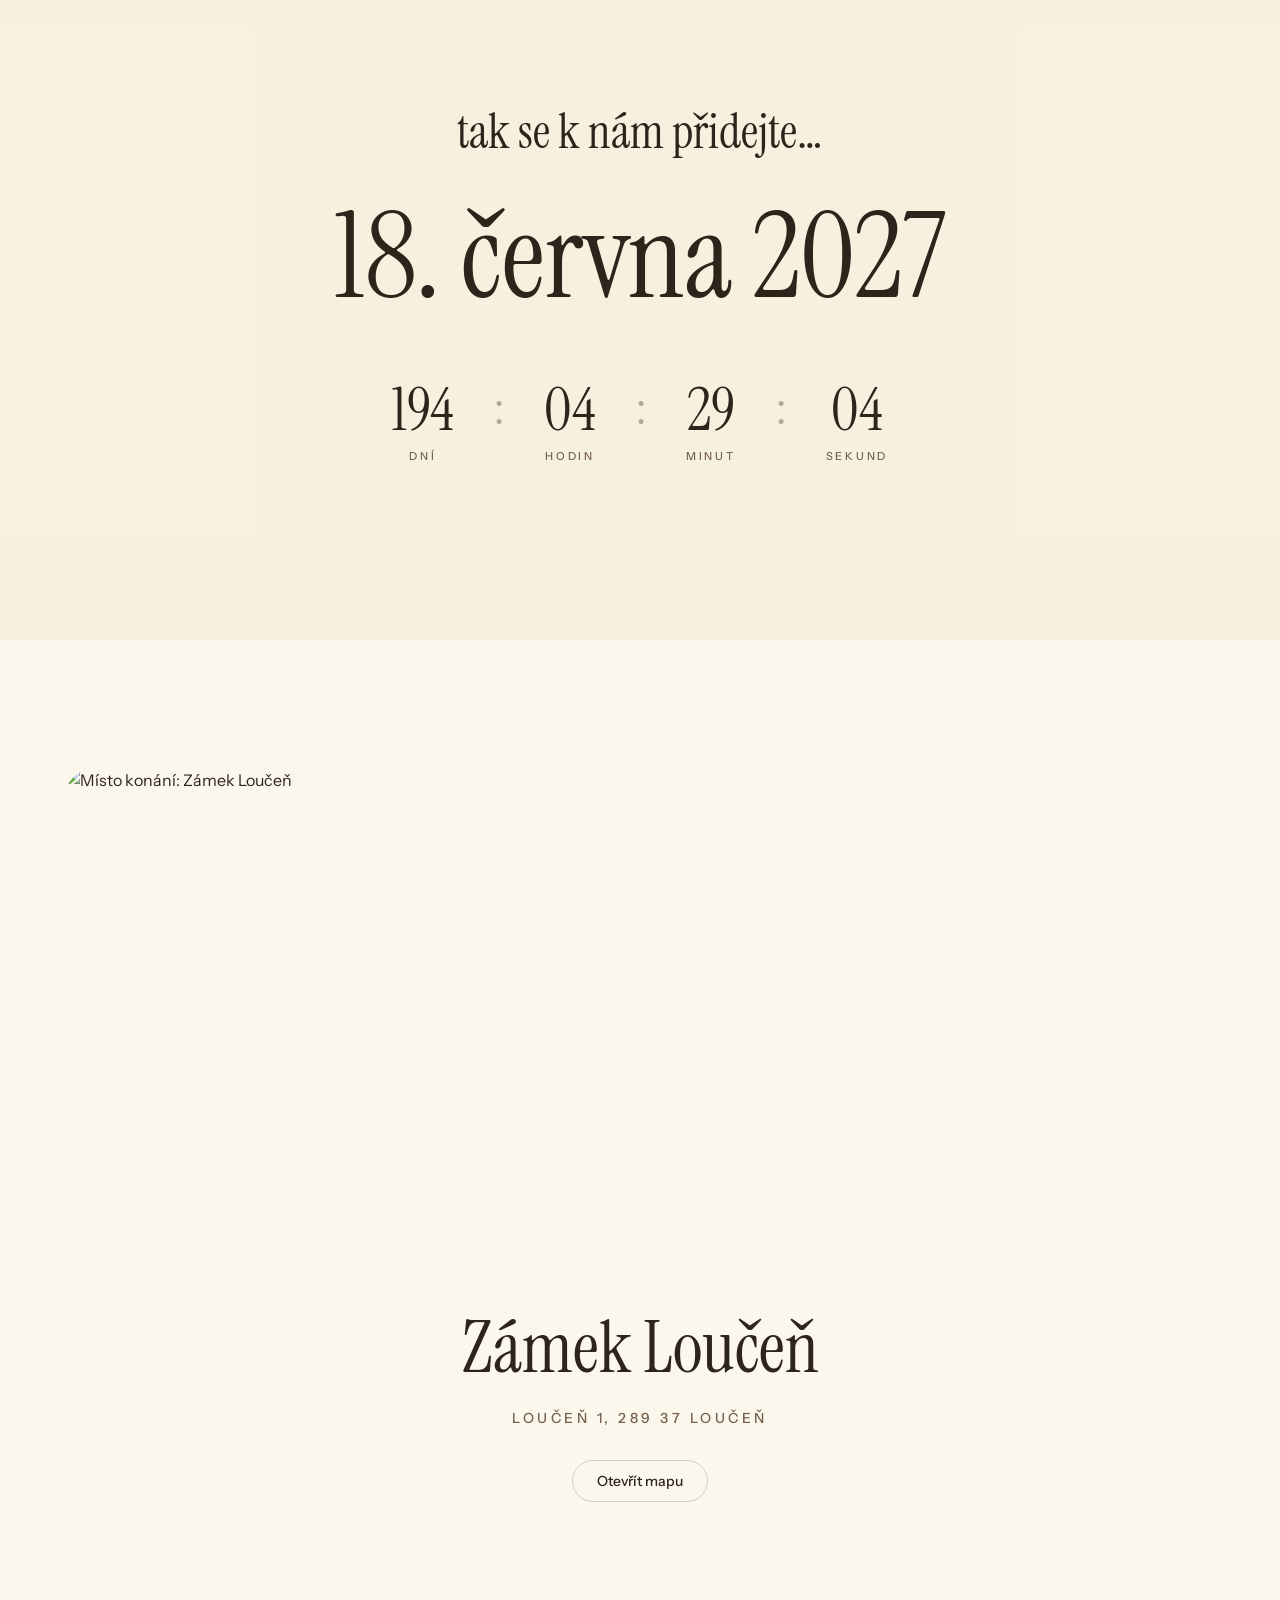
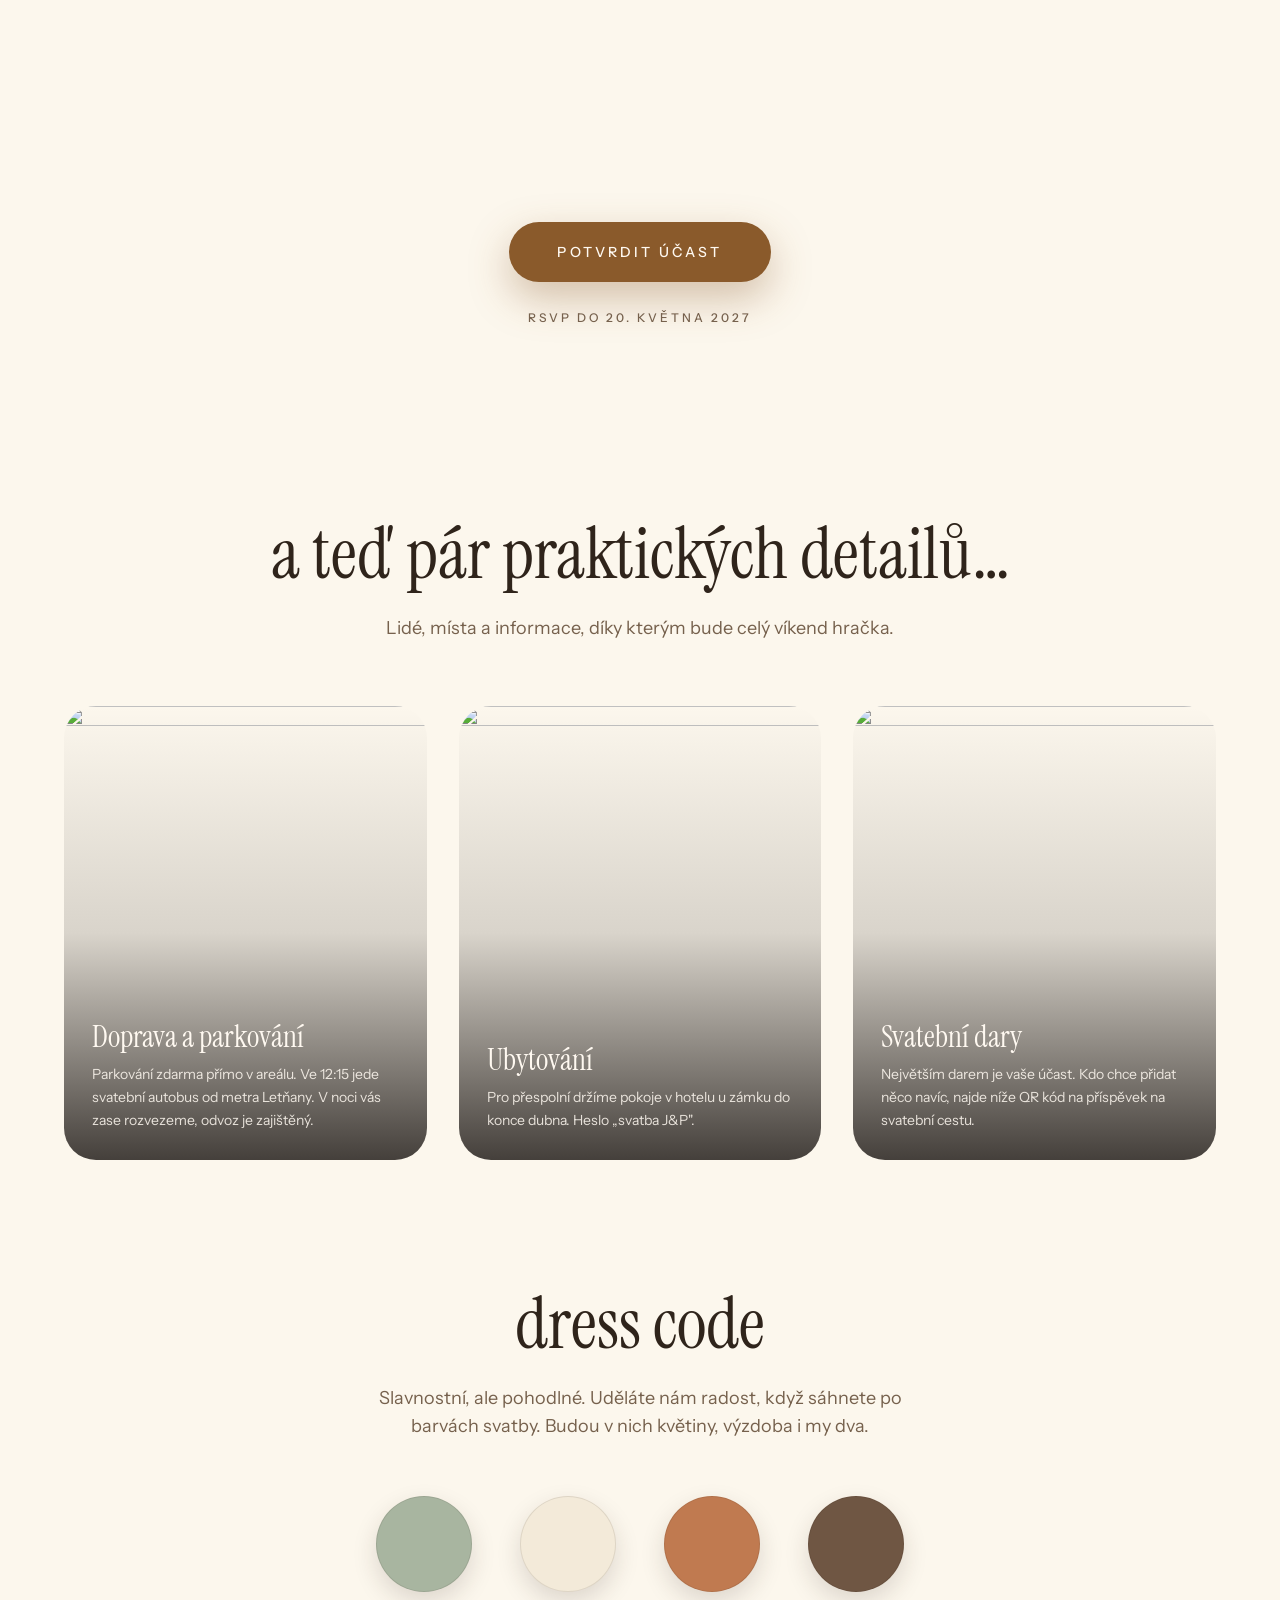
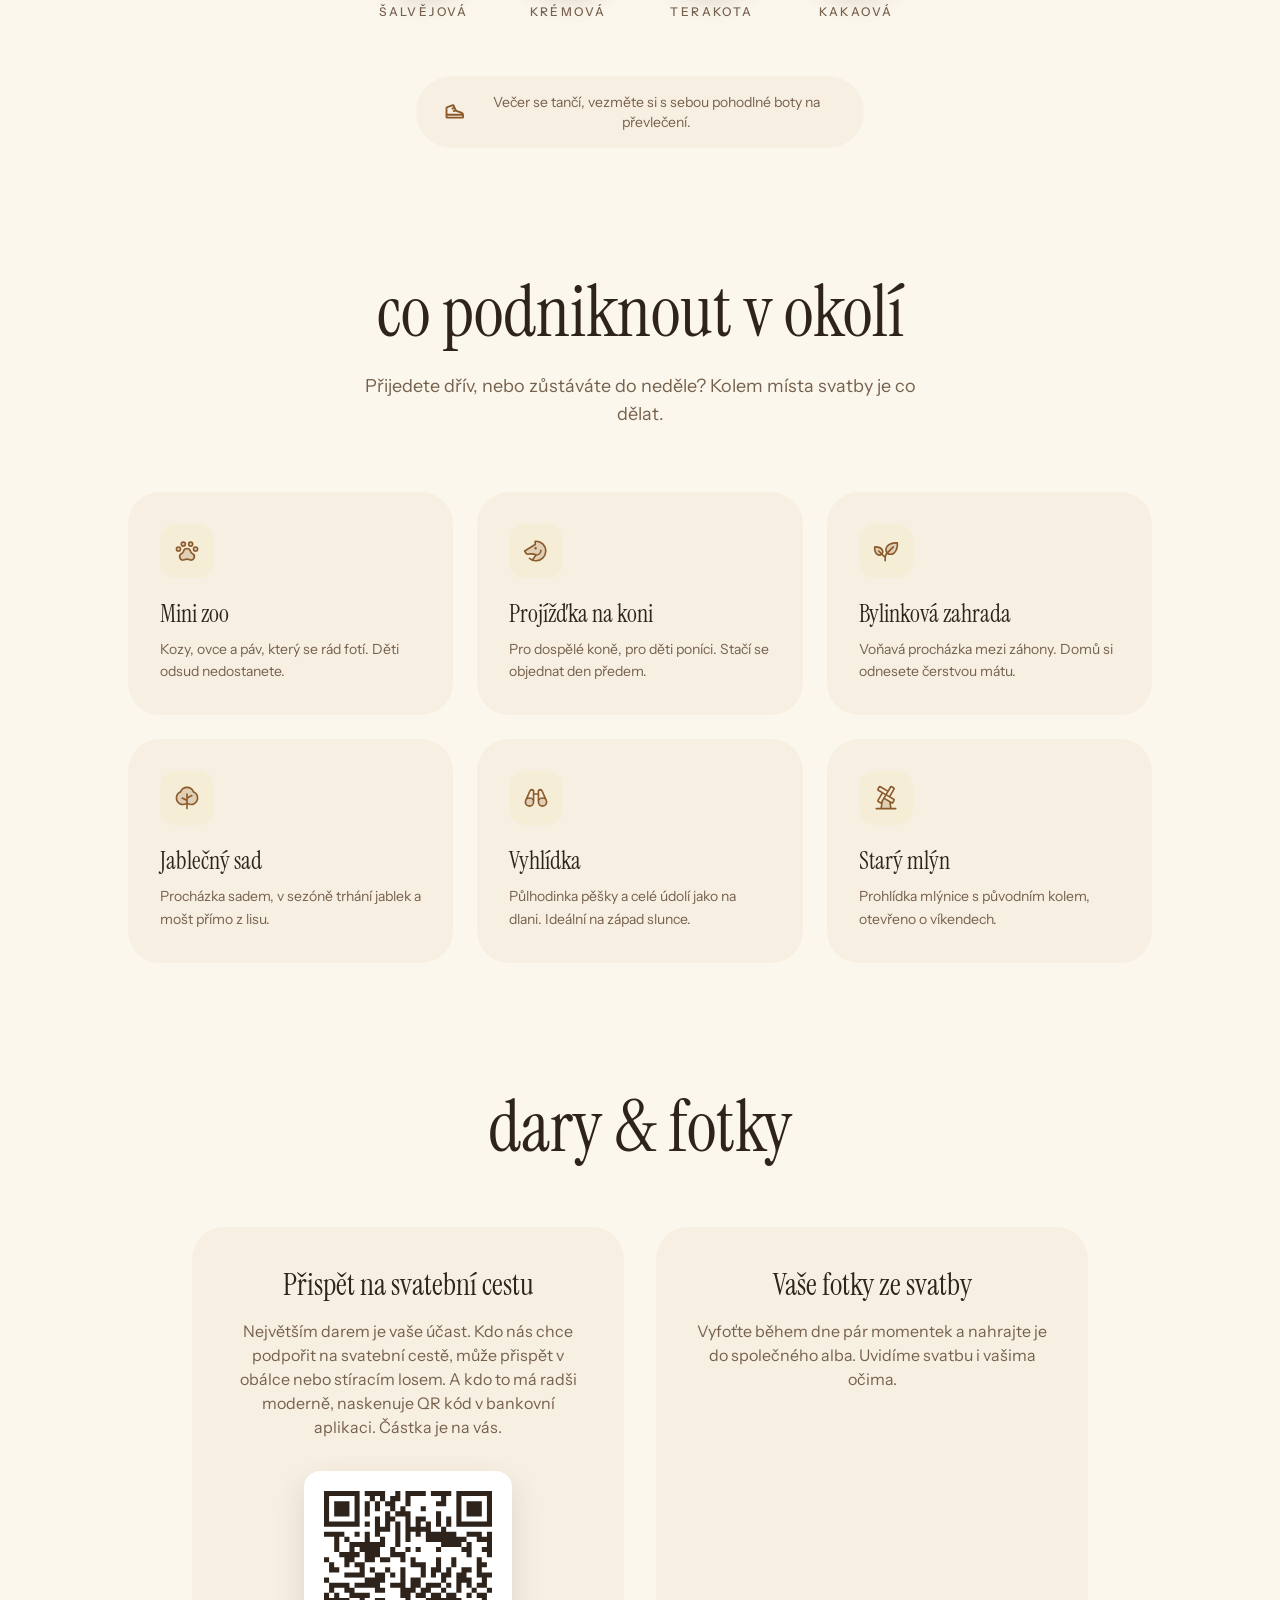
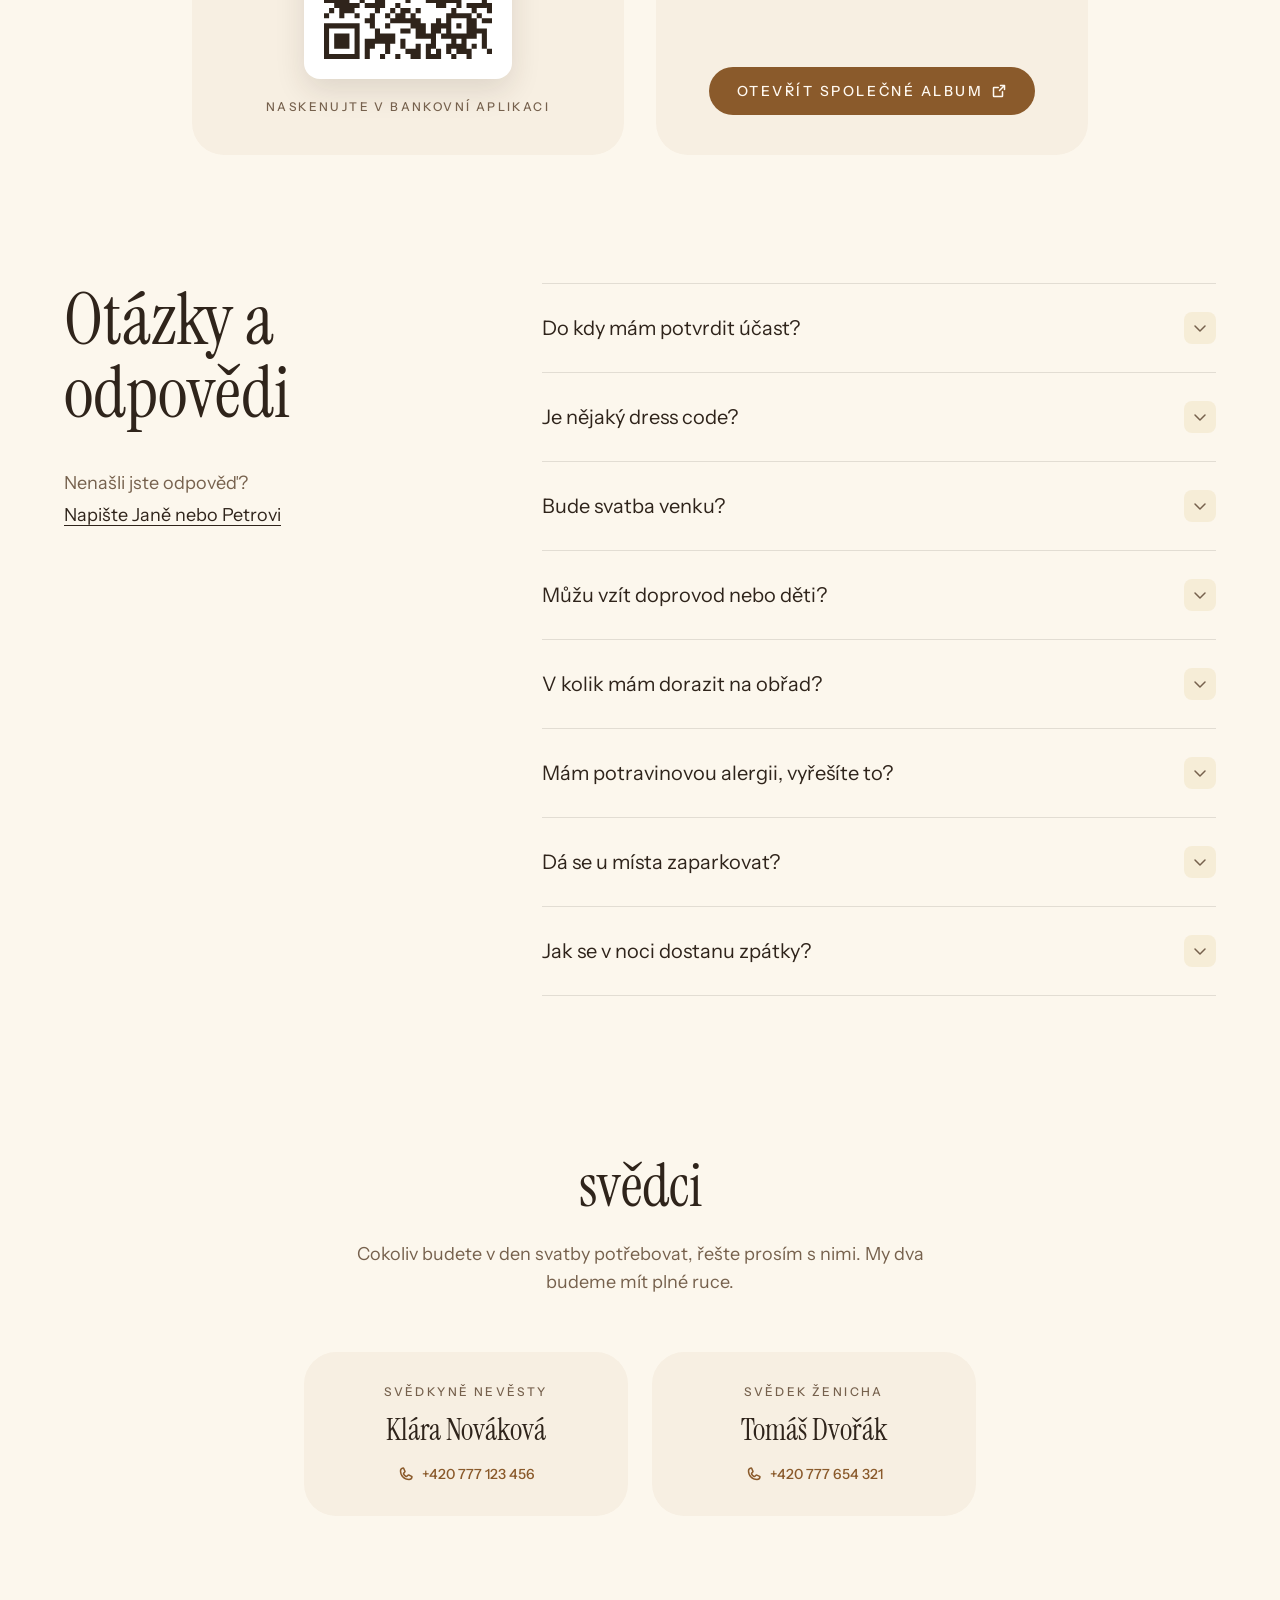
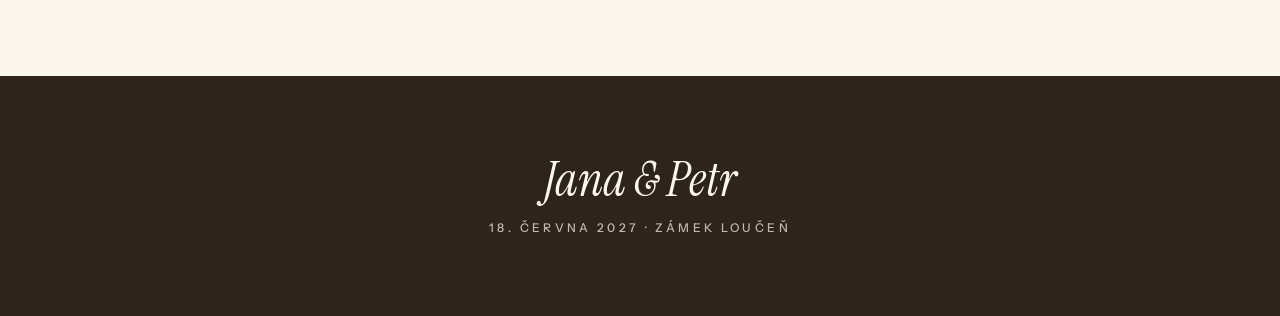
==== commit 042ab751: "deploy: RSVP fix skryté pole přes CSS" ====
--- a/index.html
+++ b/index.html
@@ -30,9 +30,9 @@
     <meta name="twitter:image:alt" content="Jana a Petr, novomanželé na louce za západu slunce" />
 
     <meta name="theme-color" content="#fcf7ed" />
-    <script type="module" crossorigin src="./assets/web-ZJP4WzLK.js"></script>
-    <link rel="modulepreload" crossorigin href="./assets/liveContent-C0qhVZLX.js">
-    <link rel="stylesheet" crossorigin href="./assets/liveContent-Cbb-b3QL.css">
+    <script type="module" crossorigin src="./assets/web-BwVCrqx-.js"></script>
+    <link rel="modulepreload" crossorigin href="./assets/liveContent-1_MVEb6I.js">
+    <link rel="stylesheet" crossorigin href="./assets/liveContent-Cc1abVYg.css">
   </head>
   <body>
     <div id="root"></div>
